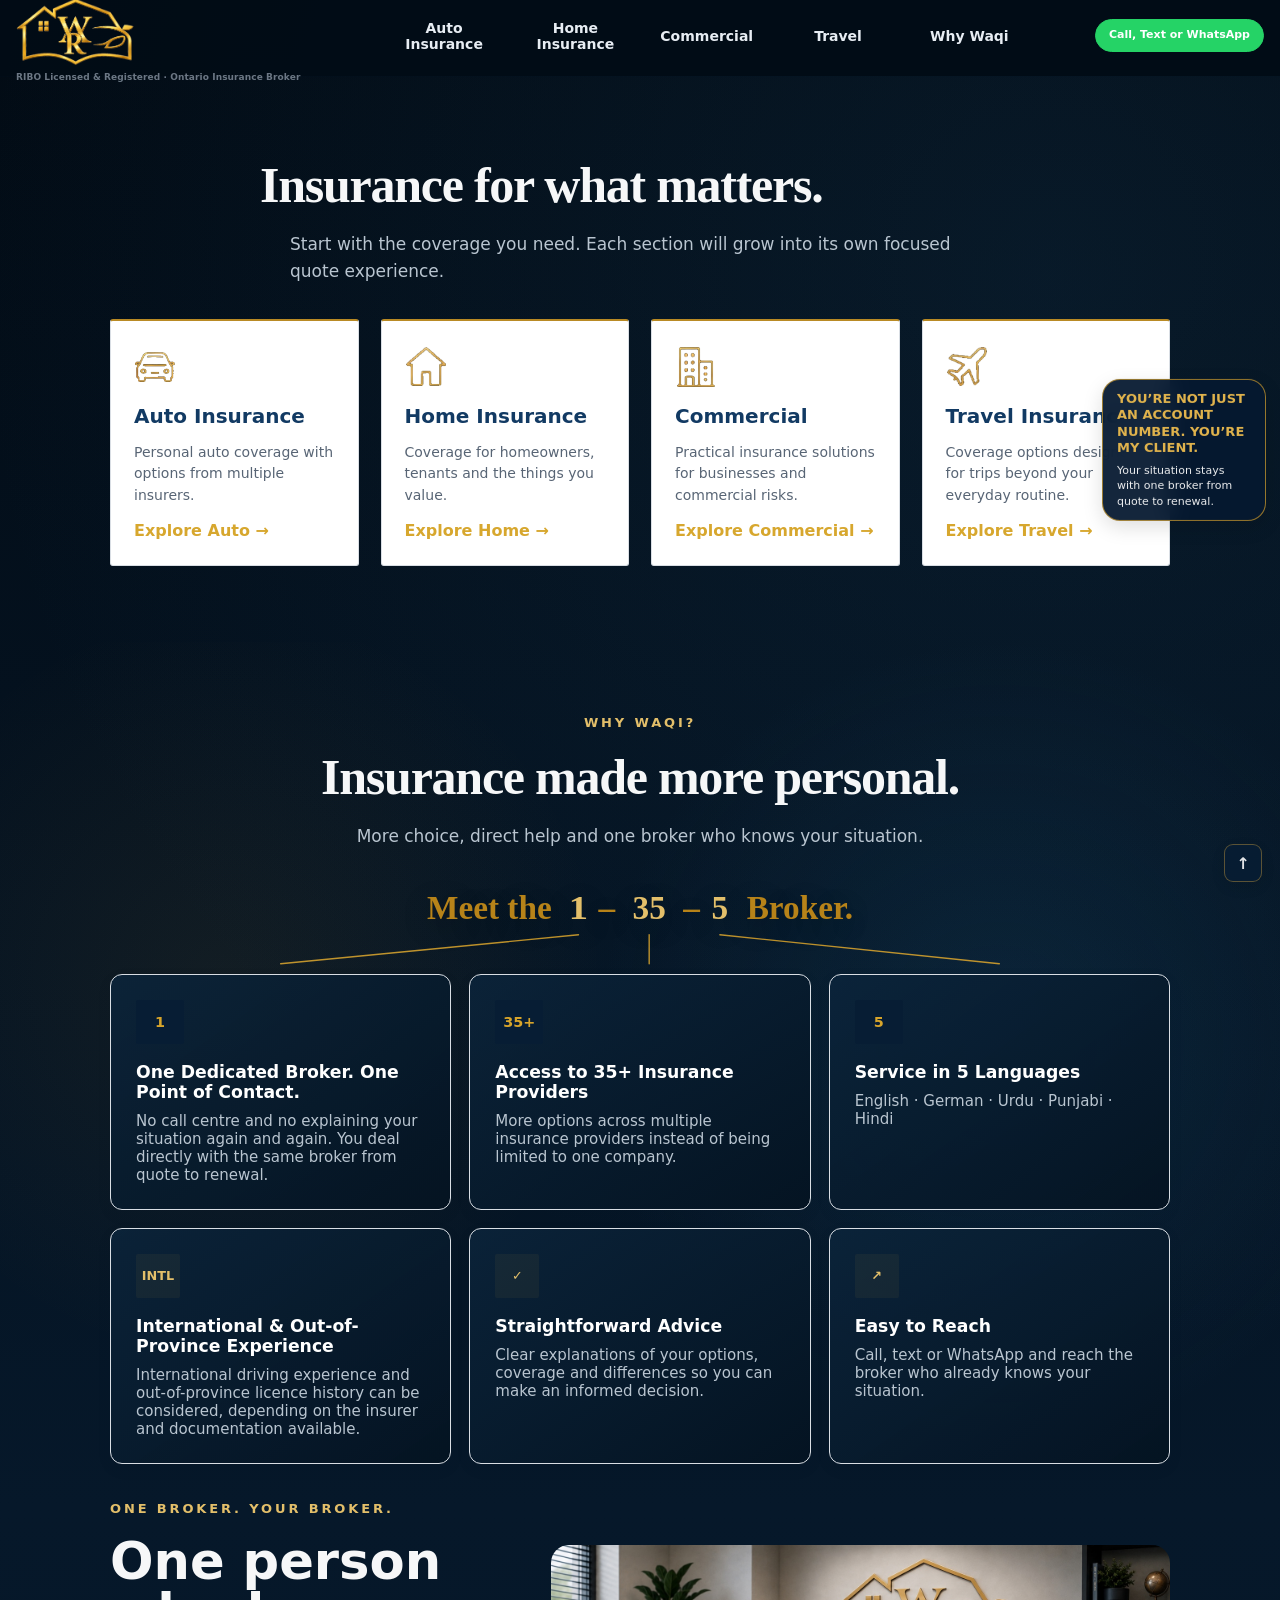
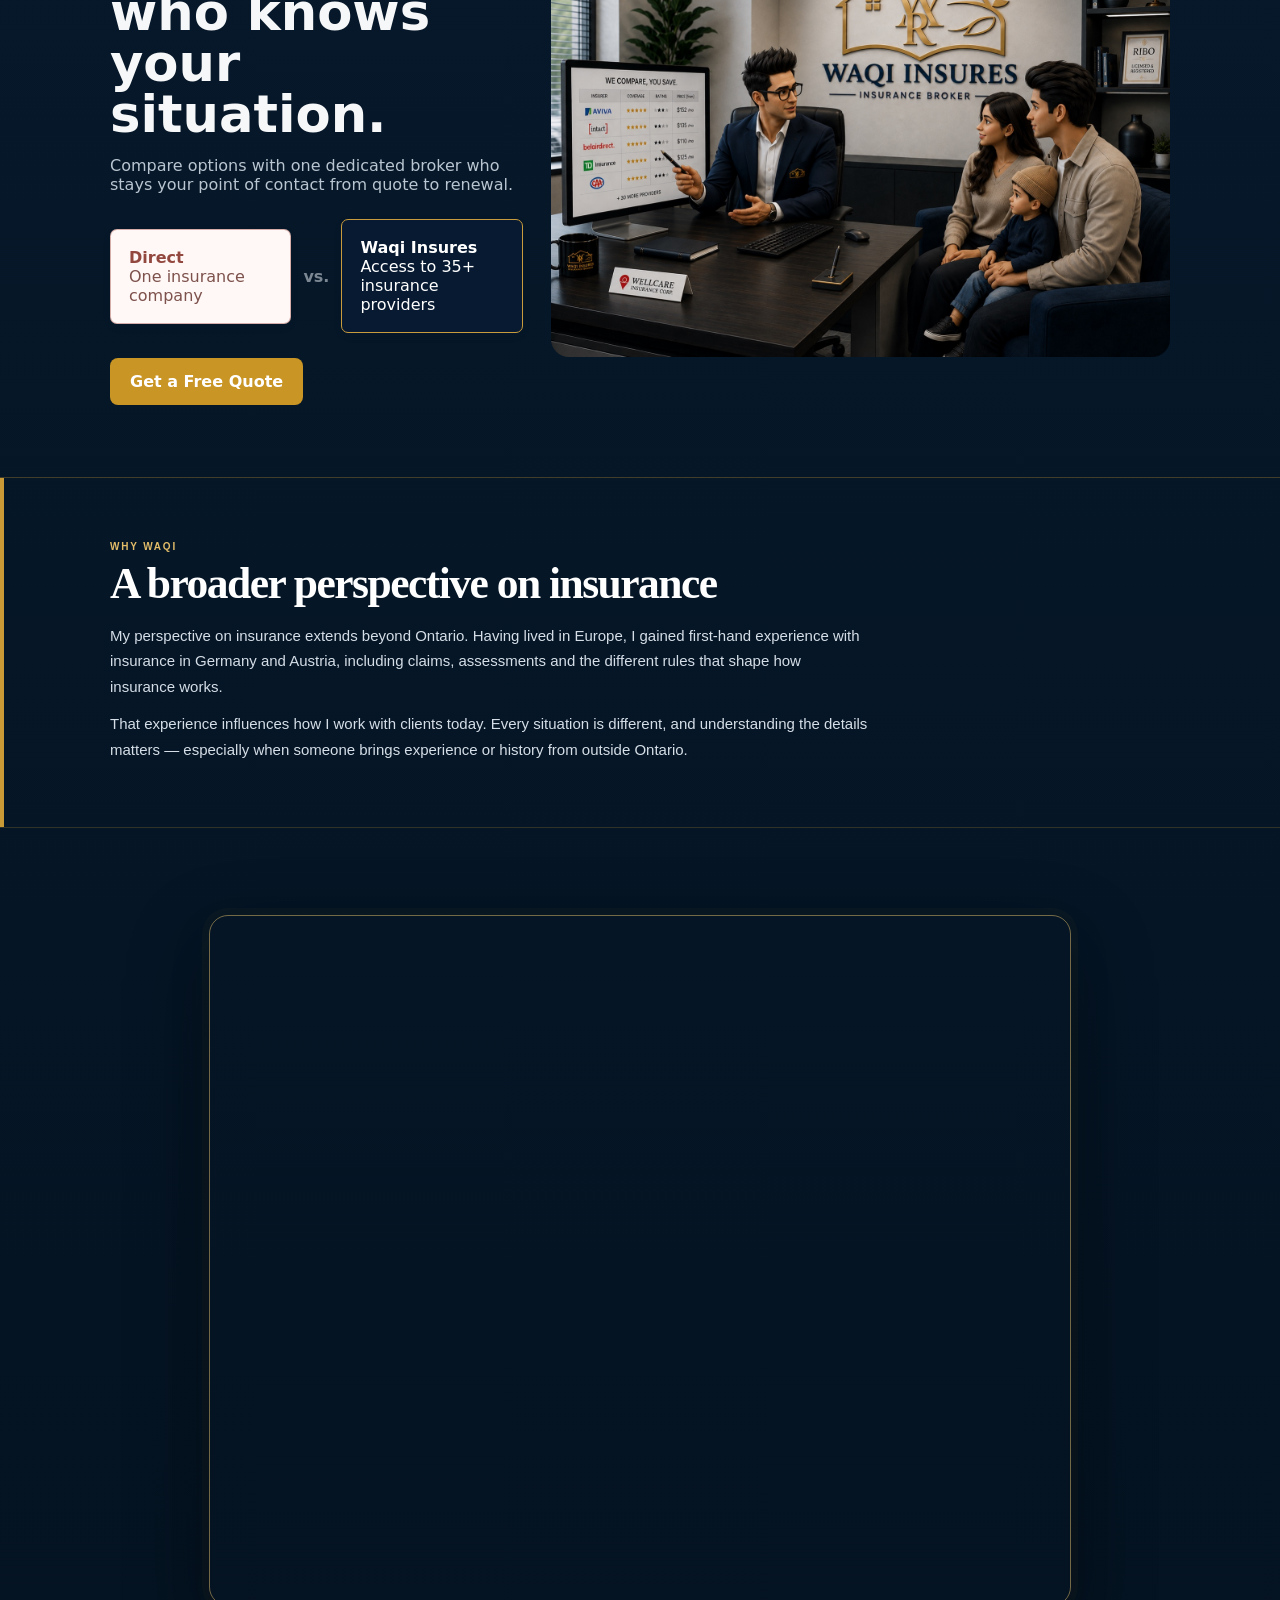
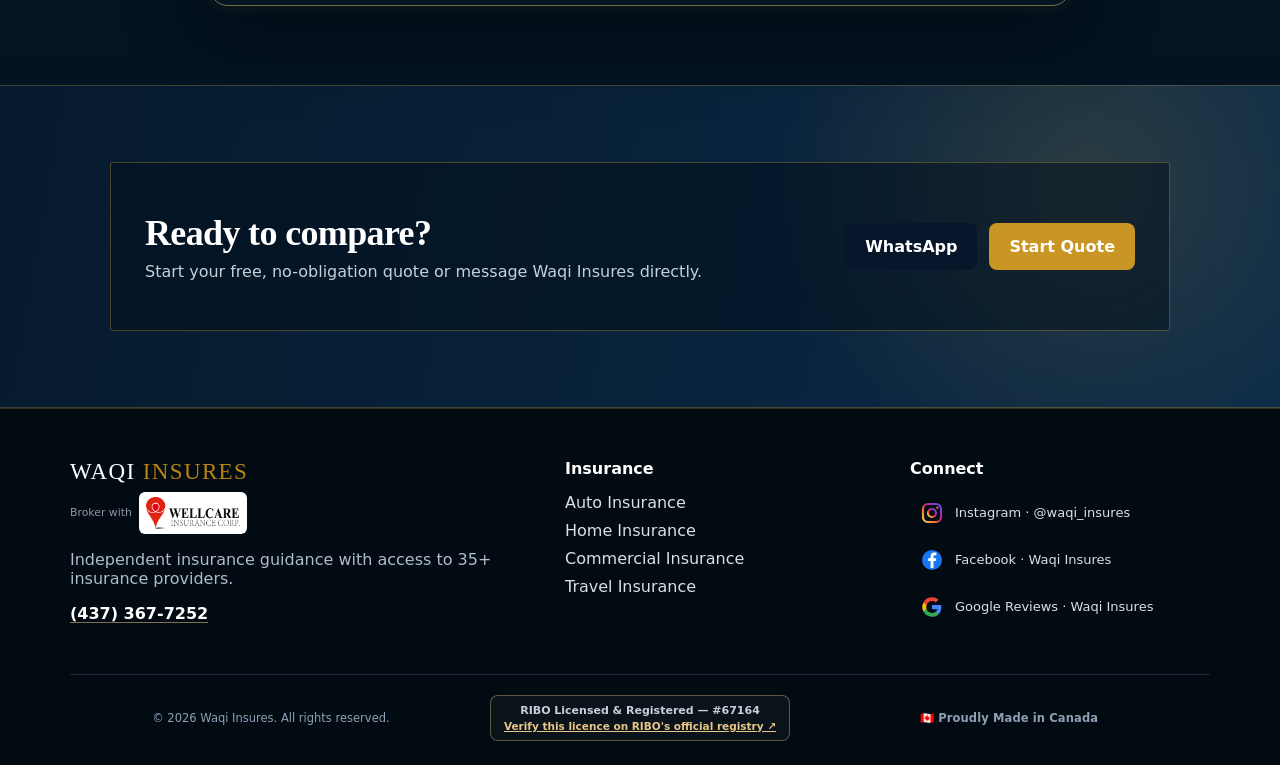
==== index.html @ f330f22b "Website" ====
<!DOCTYPE html>

<html lang="en"><head><meta charset="utf-8"/><meta content="width=device-width,initial-scale=1" name="viewport"/><title>Waqi Insures | Ontario Insurance Broker</title><meta content="Compare insurance options with Waqi Insures. Auto, home, commercial and travel insurance with access to 35+ insurance providers." name="description"/><link href="assets/css/style.css" rel="stylesheet"/><style>
.why-insurance-title-navy{
 color:#0D1A2F !important;
 opacity:1 !important;
 -webkit-text-fill-color:#0D1A2F !important;
}
</style><style>
.why-insurance-title-navy-v53,
.why-insurance-title-navy-v53 *{
 color:#0D1A2F !important;
 opacity:1 !important;
 -webkit-text-fill-color:#0D1A2F !important;
 text-shadow:none !important;
}
</style><style>
/* V54 verified Commercial Insurance title fix */
html body .why-insurance-title-navy-v53,
html body .why-insurance-title-navy-v53 *,
html body [data-insurance="commercial"] h1,
html body [data-insurance="commercial"] h2,
html body [data-insurance="commercial"] h3,
html body [data-insurance="commercial"] .title{
  color:#0D1A2F !important;
  -webkit-text-fill-color:#0D1A2F !important;
  opacity:1 !important;
  text-shadow:none !important;
}
</style><style>
/* V56 — ONLY the four top white insurance-box titles */
div.service > h3.top-insurance-title-navy {
  color:#0D1A2F !important;
  -webkit-text-fill-color:#0D1A2F !important;
  opacity:1 !important;
  text-shadow:none !important;
}
</style>
<link href="assets/favicon/apple-touch-icon.png" rel="apple-touch-icon" sizes="180x180"/>
<link rel="icon" type="image/png" sizes="512x512" href="assets/favicon.png">
<link rel="shortcut icon" href="favicon.ico">
</head><body id="top">
<header><div class="wrap nav">
<a class="brand" href="index.html"><img alt="Waqi Insures" class="brand-logo" src="assets/images/waqi-gold-symbol.png"/><span class="header-brand-credential">RIBO Licensed &amp; Registered · Ontario Insurance Broker</span></a>
<nav class="links"><a href="auto.html">Auto Insurance </a><a href="home.html">Home Insurance </a><a href="commercial.html">Commercial </a><a href="travel.html">Travel </a><a href="#why">Why Waqi</a></nav>
<div class="nav-actions"><button aria-controls="headerContactMenu" aria-haspopup="dialog" class="header-contact-trigger" type="button">Call, Text or WhatsApp</button></div><button aria-expanded="false" aria-label="Open navigation" class="mobile-menu-toggle" type="button"><span></span><span></span><span></span></button></div></header>
<main>
<section id="insurance"><div class="wrap"><div class="section-head"><h2>Insurance for what matters.</h2><p>Start with the coverage you need. Each section will grow into its own focused quote experience.</p></div><div class="services">
<a aria-label="Open Auto Insurance" class="service service-card-link" href="auto.html"><div class="icon reference-pixel-icon"><img alt="Auto" decoding="async" draggable="false" loading="lazy" src="assets/icons/auto.png"/></div><h3 class="top-insurance-title-navy">Auto Insurance</h3><p>Personal auto coverage with options from multiple insurers.</p><span class="service-explore">Explore Auto →</span></a>
<a aria-label="Open Home Insurance" class="service service-card-link" href="home.html"><div class="icon reference-pixel-icon"><img alt="Home" decoding="async" draggable="false" loading="lazy" src="assets/icons/home.png"/></div><h3 class="top-insurance-title-navy">Home Insurance</h3><p>Coverage for homeowners, tenants and the things you value.</p><span class="service-explore">Explore Home →</span></a>
<a aria-label="Open Commercial" class="service service-card-link" href="commercial.html"><div class="icon reference-pixel-icon"><img alt="Commercial" decoding="async" draggable="false" loading="lazy" src="assets/icons/commercial.png"/></div><h3 class="top-insurance-title-navy">Commercial</h3><p>Practical insurance solutions for businesses and commercial risks.</p><span class="service-explore">Explore Commercial →</span></a>
<a aria-label="Open Travel Insurance" class="service service-card-link" href="travel.html"><div class="icon reference-pixel-icon"><img alt="Travel" decoding="async" draggable="false" loading="lazy" src="assets/icons/travel.png"/></div><h3 class="top-insurance-title-navy">Travel Insurance</h3><p>Coverage options designed for trips beyond your everyday routine.</p><span class="service-explore">Explore Travel →</span></a>
</div></div></section>
<section class="section why-waqi" id="why">
<div class="container">
<div class="section-head">
<span class="eyebrow">WHY WAQI?</span>
<h2>Insurance made more personal.</h2>
<p>More choice, direct help and one broker who knows your situation.</p>
</div><div class="why-135">
<h3 class="why-135-title">
<span class="why-prefix">Meet the</span>
<span class="why-number-group">
<span class="num-anchor" data-target="one">1</span>
<span class="dash">–</span>
<span class="num-anchor" data-target="providers">35</span>
<span class="dash">–</span>
<span class="num-anchor" data-target="languages">5</span>
</span>
<span class="why-suffix">Broker.</span>
</h3>
</div><svg aria-hidden="true" class="why-connectors"></svg>
<div class="why-grid">
<article class="why-card why-card-linked" data-rail="one"><div class="why-number-badge">1</div><h3>One Dedicated Broker. One Point of Contact.</h3><p>No call centre and no explaining your situation again and again. You deal directly with the same broker from quote to renewal.</p></article>
<article class="why-card why-card-linked" data-rail="providers"><div class="why-number-badge">35+</div><h3>Access to 35+ Insurance Providers</h3><p>More options across multiple insurance providers instead of being limited to one company.</p></article>
<article class="why-card why-card-linked" data-rail="languages"><div class="why-number-badge">5</div><h3>Service in 5 Languages</h3><p>English · German · Urdu · Punjabi · Hindi</p></article>
<article class="why-card"><div class="why-icon">INTL</div><h3>International &amp; Out-of-Province Experience</h3><p>International driving experience and out-of-province licence history can be considered, depending on the insurer and documentation available.</p></article>
<article class="why-card"><div class="why-icon">✓</div><h3>Straightforward Advice</h3><p>Clear explanations of your options, coverage and differences so you can make an informed decision.</p></article>
<article class="why-card"><div class="why-icon">↗</div><h3>Easy to Reach</h3><p>Call, text or WhatsApp and reach the broker who already knows your situation.</p></article>
</div>
<div class="why-consultation-feature"><div class="consultation-copy"><span class="eyebrow">ONE BROKER. YOUR BROKER.</span><h2>One person who knows your situation.</h2><p>Compare options with one dedicated broker who stays your point of contact from quote to renewal.</p><div class="broker-compare"><div><strong>Direct</strong><span>One insurance company</span></div><b>vs.</b><div class="featured"><strong>Waqi Insures</strong><span>Access to 35+ insurance providers</span></div></div><a class="btn btn-gold" href="#quote">Get a Free Quote</a></div><figure><img alt="Personal insurance consultation with Waqi Insures" decoding="async" loading="lazy" src="assets/images/waqi-consultation-v85.jpeg"/></figure></div>
</div>
</section><section aria-labelledby="waqiPerspectiveTitle" class="waqi-perspective-section"><div class="wrap waqi-perspective-wrap"><div class="waqi-perspective-eyebrow">WHY WAQI</div><h2 id="waqiPerspectiveTitle">A broader perspective on insurance</h2><p>My perspective on insurance extends beyond Ontario. Having lived in Europe, I gained first-hand experience with insurance in Germany and Austria, including claims, assessments and the different rules that shape how insurance works.</p><p>That experience influences how I work with clients today. Every situation is different, and understanding the details matters — especially when someone brings experience or history from outside Ontario.</p></div></section><section class="partner-showcase-section"><div class="wrap"><figure class="why-partner-showcase why-partner-showcase-bottom"><img alt="Waqi Insures insurance provider partners" decoding="async" loading="lazy" src="assets/images/why-waqi-partners-v85.jpeg"/></figure></div></section>
<section class="quote" id="quote"><div class="wrap"><div class="quote-box"><div><h2>Ready to compare?</h2><p>Start your free, no-obligation quote or message Waqi Insures directly.</p></div><div class="hero-actions"><a class="btn btn-dark" href="https://wa.me/14373677252">WhatsApp</a><a class="btn btn-gold" href="auto-quote.html">Start Quote</a></div></div></div></section>
</main>
<footer><div class="wrap"><div class="foot">
<div><div class="brand-text footer-brand-original">WAQI <span>INSURES</span></div><div class="footer-brokerage"><span>Broker with</span><img alt="WellCare Insurance Corp." src="assets/images/wellcare-logo-transparent.png"/></div><p>Independent insurance guidance with access to 35+ insurance providers.</p><p class="footer-contact-compact"><button aria-controls="contactChoiceModal" aria-haspopup="dialog" class="footer-phone-action" type="button">(437) 367-7252</button></p></div>
<div><h4>Insurance</h4><a href="auto.html">Auto Insurance</a><a href="home.html">Home Insurance</a><a href="commercial.html">Commercial Insurance</a><a href="travel.html">Travel Insurance</a></div>
<div><h4>Connect</h4><a class="social-footer-link social-instagram" href="https://www.instagram.com/waqi_insures/" rel="noopener noreferrer" target="_blank"><span class="social-footer-icon"><svg aria-hidden="true" viewbox="0 0 24 24">
<defs>
<lineargradient id="igGradient" x1="0%" x2="100%" y1="100%" y2="0%">
<stop offset="0%" stop-color="#FEDA75"></stop>
<stop offset="28%" stop-color="#FA7E1E"></stop>
<stop offset="52%" stop-color="#D62976"></stop>
<stop offset="76%" stop-color="#962FBF"></stop>
<stop offset="100%" stop-color="#4F5BD5"></stop>
</lineargradient>
</defs>
<rect fill="none" height="18" rx="5" stroke="url(#igGradient)" stroke-width="2.2" width="18" x="3" y="3"></rect>
<circle cx="12" cy="12" fill="none" r="4" stroke="url(#igGradient)" stroke-width="2.2"></circle>
<circle cx="17.5" cy="6.5" fill="url(#igGradient)" r="1.3"></circle>
</svg></span><span class="social-footer-label">Instagram · @waqi_insures</span></a><a class="social-footer-link social-facebook" href="https://www.facebook.com/share/1Biza2uqSZ/?mibextid=wwXIfr" rel="noopener noreferrer" target="_blank"><span class="social-footer-icon"><svg aria-hidden="true" viewbox="0 0 24 24">
<circle cx="12" cy="12" fill="#1877F2" r="10"></circle>
<path d="M13.5 20v-7h2.35l.35-2.75H13.5V8.5c0-.8.22-1.35 1.4-1.35h1.5V4.7c-.26-.04-1.15-.11-2.18-.11-2.16 0-3.64 1.32-3.64 3.74v1.92H8.15V13h2.43v7h2.92z" fill="#FFFFFF"></path>
</svg></span><span class="social-footer-label">Facebook · Waqi Insures</span></a><span class="social-footer-link social-google"><span class="social-footer-icon"><svg aria-hidden="true" viewbox="0 0 24 24">
<path d="M21.35 12.24c0-.74-.07-1.45-.19-2.13H12v4.03h5.24a4.48 4.48 0 0 1-1.94 2.86v2.37h3.14c1.84-1.69 2.91-4.18 2.91-7.13z" fill="#4285F4"></path>
<path d="M12 21.75c2.62 0 4.82-.87 6.43-2.37l-3.14-2.37c-.87.58-1.98.92-3.29.92-2.53 0-4.67-1.71-5.44-4.01H3.32v2.45A9.72 9.72 0 0 0 12 21.75z" fill="#34A853"></path>
<path d="M6.56 13.92A5.85 5.85 0 0 1 6.25 12c0-.67.11-1.31.31-1.92V7.63H3.32A9.72 9.72 0 0 0 2.25 12c0 1.57.38 3.06 1.07 4.37l3.24-2.45z" fill="#FBBC05"></path>
<path d="M12 6.07c1.43 0 2.72.49 3.73 1.45l2.79-2.79A9.36 9.36 0 0 0 12 2.25a9.72 9.72 0 0 0-8.68 5.38l3.24 2.45C7.33 7.78 9.47 6.07 12 6.07z" fill="#EA4335"></path>
</svg></span><span class="social-footer-label">Google Reviews · Waqi Insures</span></span></div>
</div><div class="fine"><span>© 2026 Waqi Insures. All rights reserved.</span><span class="ribo-license-box footer-trust-anchor"><span class="ribo-license-text">RIBO Licensed &amp; Registered — #67164</span><a class="ribo-registry-link" href="https://www.ribo.com/consumer-information/licensee-directory-status/broker-search/" rel="noopener noreferrer" target="_blank">Verify this licence on RIBO's official registry ↗</a></span><span>🇨🇦 Proudly Made in Canada</span></div></div></footer>
<script src="assets/js/main.js"></script><aside aria-label="Personal broker promise" class="waqi-client-float"><strong>YOU’RE NOT JUST AN ACCOUNT NUMBER. YOU’RE MY CLIENT.</strong><span>Your situation stays with one broker from quote to renewal.</span></aside><div aria-hidden="true" class="contact-choice-modal" id="contactChoiceModal">
<div class="contact-choice-backdrop" data-contact-close=""></div>
<div aria-labelledby="contactChoiceTitle" aria-modal="true" class="contact-choice-card" role="dialog">
<button aria-label="Close" class="contact-choice-close" data-contact-close="" type="button">×</button>
<div class="contact-choice-kicker">CONTACT WAQI</div>
<h3 id="contactChoiceTitle">How would you like to connect?</h3>
<div class="contact-choice-actions">
<a class="contact-choice-btn whatsapp" href="https://wa.me/14373677252" rel="noopener noreferrer" target="_blank">
<span class="contact-choice-btn-icon">◉</span>
<span><strong>WhatsApp</strong><small>Message me</small></span>
</a>
<a class="contact-choice-btn call" href="tel:+14373677252">
<span class="contact-choice-btn-icon">☎</span>
<span><strong>Call</strong><small>(437) 367-7252</small></span>
</a>
</div>
</div>
</div><script>
(function(){
  const modal=document.getElementById('contactChoiceModal');
  if(!modal) return;
  const openers=document.querySelectorAll('.footer-phone-action');
  const close=()=>{modal.classList.remove('show');modal.setAttribute('aria-hidden','true');};
  const open=()=>{modal.classList.add('show');modal.setAttribute('aria-hidden','false');setTimeout(()=>modal.querySelector('.contact-choice-btn')?.focus(),0);};
  openers.forEach(btn=>btn.addEventListener('click',open));
  modal.querySelectorAll('[data-contact-close]').forEach(el=>el.addEventListener('click',close));
  document.addEventListener('keydown',e=>{if(e.key==='Escape'&&modal.classList.contains('show')) close();});
})();
</script><div aria-hidden="true" class="header-contact-menu" id="headerContactMenu">
<div class="header-contact-backdrop" data-header-contact-close=""></div>
<div aria-labelledby="headerContactTitle" aria-modal="true" class="header-contact-card" role="dialog">
<button aria-label="Close" class="header-contact-close" data-header-contact-close="" type="button">×</button>
<div class="header-contact-kicker">CONTACT WAQI</div>
<h3 id="headerContactTitle">How would you like to connect?</h3>
<div class="header-contact-options">
<a class="header-contact-option call" href="tel:+14373677252">
<span class="header-contact-icon">☎</span>
<span><strong>Call</strong><small>(437) 367-7252</small></span>
</a>
<a class="header-contact-option text" href="sms:+14373677252">
<span class="header-contact-icon">✉</span>
<span><strong>Text</strong><small>Send an SMS</small></span>
</a>
<a class="header-contact-option whatsapp" href="https://wa.me/14373677252" rel="noopener noreferrer" target="_blank">
<span class="header-contact-icon">◉</span>
<span><strong>WhatsApp</strong><small>Message me</small></span>
</a>
</div>
</div>
</div><script>
(function(){
  const modal=document.getElementById('headerContactMenu');
  if(!modal) return;
  const open=()=>{
    modal.classList.add('show');
    modal.setAttribute('aria-hidden','false');
    document.body.classList.add('header-contact-open');
  };
  const close=()=>{
    modal.classList.remove('show');
    modal.setAttribute('aria-hidden','true');
    document.body.classList.remove('header-contact-open');
  };
  document.addEventListener('click',function(e){
    const trigger=e.target.closest('.header-contact-trigger');
    if(trigger){ e.preventDefault(); e.stopPropagation(); open(); return; }
    if(e.target.closest('[data-header-contact-close]')){ e.preventDefault(); close(); }
  }, true);
  document.addEventListener('keydown',e=>{if(e.key==='Escape'&&modal.classList.contains('show'))close();});
})();
</script><script id="waqi-image-protection">
(function(){
  const isProtectedImage = el => el && (el.tagName === 'IMG' || el.closest?.('picture, .comic-section, .why-partner-showcase, .waqi-fullbleed-hero'));
  document.addEventListener('contextmenu', function(e){
    if(isProtectedImage(e.target)){ e.preventDefault(); }
  }, {capture:true});
  document.addEventListener('dragstart', function(e){
    if(isProtectedImage(e.target)){ e.preventDefault(); }
  }, {capture:true});
})();
</script>
<script id="waqi-mobile-float-footer-guard">
(function(){
  const mq=window.matchMedia('(max-width:600px)');
  const card=document.querySelector('.waqi-client-float');
  const footer=document.querySelector('footer');
  if(!card||!footer) return;
  function update(){
    if(!mq.matches){
      card.classList.remove('mobile-near-footer');
      return;
    }
    const r=footer.getBoundingClientRect();
    /* Move card to top once footer enters the lower ~38% of viewport. */
    const near=r.top < window.innerHeight*0.72;
    card.classList.toggle('mobile-near-footer',near);
  }
  update();
  window.addEventListener('scroll',update,{passive:true});
  window.addEventListener('resize',update,{passive:true});
  if(mq.addEventListener) mq.addEventListener('change',update);
})();
</script>
<script id="waqi-mobile-nav-script">
(function(){
  const header=document.querySelector('header');
  const btn=document.querySelector('.mobile-menu-toggle');
  if(!header||!btn) return;
  btn.addEventListener('click',function(){
    const open=header.classList.toggle('mobile-nav-open');
    btn.setAttribute('aria-expanded',open?'true':'false');
    btn.setAttribute('aria-label',open?'Close navigation':'Open navigation');
  });
  header.querySelectorAll('.links a').forEach(a=>a.addEventListener('click',()=>{
    header.classList.remove('mobile-nav-open');
    btn.setAttribute('aria-expanded','false');
  }));
})();
</script>
<a aria-label="Back to top" class="waqi-back-top" href="#top">↑</a>
<style>
.waqi-back-top{position:fixed;right:18px;bottom:18px;z-index:9000;width:38px;height:38px;
display:flex;align-items:center;justify-content:center;border:1px solid rgba(200,155,60,.5);
border-radius:9px;background:#071D34;color:#fff;text-decoration:none;font-weight:700;
box-shadow:0 5px 16px rgba(0,0,0,.12);opacity:.88}
.waqi-back-top:hover{opacity:1}
@media(max-width:600px){.waqi-back-top{right:12px;bottom:12px;width:34px;height:34px;border-radius:8px}}
</style>
</body></html>
---- assets/css/style.css ----
:root{
  --navy:#061427;--navy2:#0b1d35;--gold:#d7a72e;--gold2:#f0c45a;
  --white:#fff;--ink:#10233e;--muted:#66758a;--line:#dfe5ec;--soft:#f6f8fb;
}
*{box-sizing:border-box}html{scroll-behavior:smooth}body{margin:0;font-family:Inter,ui-sans-serif,system-ui,-apple-system,BlinkMacSystemFont,"Segoe UI",sans-serif;color:var(--ink);background:#fff}
a{text-decoration:none;color:inherit}.wrap{width:min(1180px,92%);margin:auto}
.topbar{background:#04101f;color:#dce6f2;font-size:13px}.topbar .wrap{display:flex;justify-content:space-between;gap:18px;padding:9px 0}.topbar strong{color:var(--gold2)}
header{position:sticky;top:0;z-index:20;background:rgba(255,255,255,.96);backdrop-filter:blur(12px);border-bottom:1px solid #e8edf3}
.nav{height:76px;display:flex;align-items:center;justify-content:space-between;gap:24px}.brand{display:flex;align-items:center}.brand-logo{display:block;width:118px;height:72px;object-fit:contain;object-position:left center}
.brand-text{font-family:Georgia,serif;font-size:23px;letter-spacing:.06em;color:#07162b}.brand-text span{color:#b88412}
.links{display:flex;align-items:center;gap:24px;font-weight:650;font-size:14px}.links a:hover{color:#b88412}.nav-actions{display:flex;gap:10px}
.btn{display:inline-flex;align-items:center;justify-content:center;border-radius:10px;padding:13px 19px;font-weight:800;border:1px solid transparent;transition:.2s;cursor:pointer}
.btn-gold{background:linear-gradient(135deg,var(--gold2),#c89219);color:#07162b}.btn-gold:hover{transform:translateY(-1px)}
.btn-outline{border-color:#c7d0dc;background:white;color:#0a1c33}.btn-dark{background:#07162b;color:white}
.hero{background:radial-gradient(circle at 78% 25%,rgba(215,167,46,.25),transparent 25%),linear-gradient(120deg,#03101f 0%,#081a31 56%,#102b4a 100%);color:white;overflow:hidden}
.hero-grid{min-height:620px;display:grid;grid-template-columns:1.08fr .92fr;align-items:center;gap:54px;padding:70px 0}
.eyebrow{color:var(--gold2);text-transform:uppercase;letter-spacing:.14em;font-weight:900;font-size:13px}
h1{font-family:Georgia,serif;font-size:clamp(46px,6vw,78px);line-height:.98;margin:14px 0 20px;letter-spacing:-.035em}.gold{color:var(--gold2)}
.hero p{font-size:19px;line-height:1.65;color:#d8e1ec;max-width:650px}.hero-actions{display:flex;gap:12px;flex-wrap:wrap;margin:28px 0}
.trustline{display:flex;gap:22px;flex-wrap:wrap;color:#c9d5e3;font-size:13px}.trustline b{color:white}
.hero-card{position:relative;background:linear-gradient(160deg,rgba(255,255,255,.12),rgba(255,255,255,.035));border:1px solid rgba(240,196,90,.42);border-radius:26px;padding:28px;box-shadow:0 30px 80px rgba(0,0,0,.35)}
.hero-card img{width:100%;display:block;border-radius:18px}.hero-card .note{margin-top:18px;display:grid;grid-template-columns:repeat(3,1fr);gap:10px}.mini{padding:14px 8px;text-align:center;border:1px solid rgba(255,255,255,.12);border-radius:13px;background:rgba(2,12,25,.45);font-size:12px}.mini strong{display:block;color:var(--gold2);font-size:19px;margin-bottom:3px}
section{padding:86px 0}.section-head{max-width:760px;margin-bottom:34px}.section-head h2{font-family:Georgia,serif;font-size:clamp(34px,4vw,50px);margin:8px 0 12px;color:#07162b}.section-head p{color:var(--muted);font-size:17px;line-height:1.65}
.services{display:grid;grid-template-columns:repeat(4,1fr);gap:16px}.service{border:1px solid var(--line);border-radius:18px;padding:26px;background:white;box-shadow:0 10px 35px rgba(17,38,67,.06);transition:.2s}.service:hover{transform:translateY(-4px);border-color:#d5b054}.icon{width:48px;height:48px;border-radius:13px;background:#07162b;color:var(--gold2);display:grid;place-items:center;font-size:23px;margin-bottom:22px}.service h3{font-size:20px;margin:0 0 9px}.service p{color:var(--muted);line-height:1.55;font-size:14px}.service a{font-weight:800;color:#9a6c08;font-size:14px}
.band{background:var(--soft)}.stats{display:grid;grid-template-columns:repeat(3,1fr);gap:18px}.stat{background:white;border:1px solid var(--line);border-radius:18px;padding:28px}.stat strong{font-family:Georgia,serif;font-size:38px;color:#b88412}.stat p{margin:8px 0 0;color:var(--muted)}
.split{display:grid;grid-template-columns:1fr 1fr;gap:70px;align-items:center}.panel{background:#07162b;color:white;border-radius:24px;padding:38px}.panel h3{font-family:Georgia,serif;font-size:34px;margin:0 0 14px}.panel p{color:#d0dae7;line-height:1.65}.checks{display:grid;gap:13px;margin-top:22px}.check{display:flex;gap:12px;align-items:flex-start}.check i{font-style:normal;color:var(--gold2);font-weight:900}
.quote{background:linear-gradient(135deg,#f7f1e1,#fff)}.quote-box{display:flex;align-items:center;justify-content:space-between;gap:30px;border:1px solid #ead9a9;border-radius:24px;padding:36px;background:white}.quote-box h2{font-family:Georgia,serif;font-size:36px;margin:0 0 8px}.quote-box p{margin:0;color:var(--muted)}
footer{background:#03101f;color:#cbd6e3;padding:58px 0 24px}.foot{display:grid;grid-template-columns:1.5fr 1fr 1fr;gap:45px}.foot h4{color:white;margin:0 0 15px}.foot a{display:block;margin:9px 0;color:#cbd6e3}.foot .brand-text{color:white}.fine{border-top:1px solid #1b2a3d;margin-top:35px;padding-top:20px;font-size:12px;color:#8fa0b5;display:flex;justify-content:space-between;gap:20px;flex-wrap:wrap}
.pagehero{background:linear-gradient(125deg,#061427,#123252);color:white;padding:85px 0}.pagehero h1{font-size:58px}.content{max-width:850px}.content h2{font-family:Georgia,serif;font-size:36px}.content p,.content li{line-height:1.7;color:#53647a}
@media(max-width:900px){.links{display:none}.hero-grid,.split{grid-template-columns:1fr}.hero-grid{padding:55px 0}.hero-card{max-width:620px}.services{grid-template-columns:1fr 1fr}.stats{grid-template-columns:1fr}.foot{grid-template-columns:1fr 1fr}}
@media(max-width:600px){.topbar .wrap{justify-content:center;text-align:center}.topbar .wrap span:last-child{display:none}.nav{height:68px}.brand-text{font-size:18px}.brand-logo{width:96px;height:58px}.nav-actions .btn-outline{display:none}.hero-grid{min-height:auto;gap:30px}.hero-card{padding:14px}.hero-card .note{grid-template-columns:1fr}.services{grid-template-columns:1fr}.quote-box{align-items:flex-start;flex-direction:column}.foot{grid-template-columns:1fr}section{padding:65px 0}}

/* Content cleanup: calmer, GetRates-inspired information rhythm */
.section{padding-top:72px;padding-bottom:72px}
.section-head{max-width:760px;margin-left:auto;margin-right:auto}
.section-head p{max-width:680px;margin-left:auto;margin-right:auto}
.card p,.feature p{line-height:1.65}
@media(max-width:768px){.section{padding-top:52px;padding-bottom:52px}}

/* Why Waqi */
.why-waqi{background:#f7f8fa}
.why-waqi .section-head{text-align:center;margin-bottom:38px}
.why-waqi .eyebrow{display:inline-block;font-size:.78rem;font-weight:800;letter-spacing:.14em;color:#b78319;margin-bottom:10px}
.why-grid{display:grid;grid-template-columns:repeat(3,1fr);gap:18px}
.why-card{background:#fff;border:1px solid rgba(7,29,52,.09);border-radius:16px;padding:26px;box-shadow:0 8px 24px rgba(7,29,52,.05)}
.why-icon{width:44px;height:44px;border-radius:12px;background:#071d34;color:#d8a52b;display:flex;align-items:center;justify-content:center;font-weight:800;font-size:.8rem;margin-bottom:18px}
.why-card h3{margin:0 0 10px;font-size:1.08rem;color:#071d34}
.why-card p{margin:0;color:#596575;font-size:.94rem}
.why-statement{margin-top:24px;background:#071d34;color:#fff;border-radius:16px;padding:24px 28px;display:flex;align-items:center;justify-content:space-between;gap:24px}
.why-statement strong{font-size:1.15rem}
.why-statement span{color:#d7dee7;text-align:right}
@media(max-width:900px){.why-grid{grid-template-columns:repeat(2,1fr)}}
@media(max-width:600px){.why-grid{grid-template-columns:1fr}.why-card{padding:22px}.why-statement{display:block}.why-statement span{display:block;text-align:left;margin-top:8px}}

/* Smooth navigation/page transitions */
html{scroll-behavior:smooth}
body{
  opacity:1;
  transform:translateY(0);
  transition:opacity .24s ease, transform .24s ease;
}
body.page-leaving{
  opacity:0;
  transform:translateY(5px);
}
body.page-entering{
  opacity:0;
  transform:translateY(5px);
}
header, main, footer{
  transition:opacity .22s ease, transform .22s ease;
}
@media (prefers-reduced-motion: reduce){
  html{scroll-behavior:auto}
  body,header,main,footer{transition:none!important;transform:none!important}
}

/* Footer Canada signature */
.fine span:last-child{margin-left:auto;text-align:right;font-weight:700;letter-spacing:.01em}
@media(max-width:600px){.fine span:last-child{margin-left:0;text-align:left}}

/* Homepage refinement */
#insurance{padding-top:72px}
#insurance .section-head{margin-bottom:34px}

.why-numbers{
  display:grid;
  grid-template-columns:repeat(3,minmax(0,1fr));
  gap:14px;
  max-width:650px;
  margin:30px auto 38px;
}
.why-numbers>div{
  background:#071d34;
  border-radius:16px;
  padding:18px 16px;
  text-align:center;
  box-shadow:0 8px 24px rgba(7,29,52,.08);
}
.why-numbers strong{
  display:block;
  color:#d8a52b;
  font-family:Georgia,serif;
  font-size:2rem;
  line-height:1;
}
.why-numbers span{
  display:block;
  margin-top:6px;
  color:#fff;
  font-size:.78rem;
  font-weight:800;
  letter-spacing:.08em;
  text-transform:uppercase;
}
.why-statement-sticky{
  position:sticky;
  bottom:14px;
  z-index:8;
  box-shadow:0 14px 34px rgba(4,16,31,.18);
}
@media(max-width:600px){
  .why-numbers{gap:8px;margin:24px auto 30px}
  .why-numbers>div{padding:14px 8px}
  .why-numbers strong{font-size:1.55rem}
  .why-numbers span{font-size:.66rem}
  .why-statement-sticky{bottom:8px}
}

/* 1–35–5 brand punchline */
.why-135{text-align:center;margin:30px auto 40px;max-width:720px}
.why-135 h3{margin:0;color:#071d34;font-size:clamp(1.45rem,2.6vw,2.15rem);font-family:Georgia,serif}
.why-135 h3 span{color:#b78319;white-space:nowrap}
.why-135 p{margin:10px 0 0;color:#596575;font-size:1rem}
.why-135 p strong{color:#071d34}

/* Refined insurance category icons */
.insurance-line-icon{background:transparent!important;border:0!important;box-shadow:none!important}
.insurance-line-icon svg{width:48px;height:48px;display:block;fill:none;stroke:#b78319;stroke-width:1.7;stroke-linecap:round;stroke-linejoin:round}

/* Refined category icon proportions */
.insurance-line-icon svg{
  width:52px;
  height:52px;
  stroke:#b78319;
  stroke-width:1.8;
  fill:none;
  stroke-linecap:round;
  stroke-linejoin:round;
}


/* Final clean 1–35–5 treatment */
#why .container{position:relative}

.why-135{
  position:relative;
  max-width:760px;
  margin:28px auto 46px;
  z-index:3;
}
.why-135-title{
  margin:0;
  text-align:center;
  color:#071d34;
  font-family:Georgia,serif;
  font-size:clamp(1.45rem,2.6vw,2.15rem);
  line-height:1.2;
}
.why-135-title .num-anchor,
.why-135-title .dash{
  color:#b78319;
}
.why-135-title .num-anchor{
  font-weight:700;
  position:relative;
  z-index:4;
}

.why-connectors{
  position:absolute;
  left:0;
  top:0;
  width:100%;
  overflow:visible;
  pointer-events:none;
  z-index:1;
}
.why-connectors line{
  stroke:#c99a2e;
  stroke-width:1.2;
  stroke-linecap:round;
  vector-effect:non-scaling-stroke;
  opacity:.95;
}

.why-grid{position:relative;z-index:2}
.why-card-linked{position:relative;padding-top:26px}
.why-card-linked::before{display:none!important}

.why-number-badge{
  width:48px;
  height:44px;
  padding:0 8px;
  border-radius:12px;
  background:#071d34;
  color:#d8a52b;
  display:flex;
  align-items:center;
  justify-content:center;
  font-weight:800;
  font-size:.9rem;
  margin-bottom:18px;
  box-shadow:0 7px 18px rgba(7,29,52,.08);
}

@media(max-width:900px){
  .why-connectors{display:none}
  .why-135{margin-bottom:28px}
}

/* Balanced centered 1–35–5 headline */
.why-135{
  max-width:900px;
  margin-left:auto;
  margin-right:auto;
}
.why-135-title{
  display:flex;
  align-items:baseline;
  justify-content:center;
  gap:.28em;
  width:100%;
  text-align:center;
}
.why-number-group{
  display:inline-grid;
  grid-template-columns:1.05em .65em 1.9em .65em 1.05em;
  align-items:baseline;
  justify-items:center;
  color:#b78319;
}
.why-number-group .num-anchor,
.why-number-group .dash{
  color:#b78319;
}
.why-connectors line{
  stroke-width:1.4;
}

/* ONLY the four insurance category icons */
.waqi-gold-reference-icon{
  background:transparent!important;
  border:0!important;
  box-shadow:none!important;
}
.waqi-gold-reference-icon svg{
  width:58px!important;
  height:58px!important;
  display:block;
  fill:none!important;
  stroke:#c99528!important;
  stroke-width:2.8!important;
  stroke-linecap:round!important;
  stroke-linejoin:round!important;
}

/* Four category emojis only */
.insurance-emoji{
  background:transparent!important;
  border:0!important;
  box-shadow:none!important;
  width:auto!important;
  height:auto!important;
  min-width:0!important;
  display:block!important;
  font-size:3rem!important;
  line-height:1!important;
  margin-bottom:18px!important;
}

/* Exact pixel-extracted gold icons from user's supplied reference */
.reference-pixel-icon{
  background:transparent!important;
  border:0!important;
  box-shadow:none!important;
  width:76px!important;
  height:68px!important;
  display:flex!important;
  align-items:center!important;
  justify-content:center!important;
  margin-bottom:14px!important;
}
.reference-pixel-icon img{
  display:block!important;
  max-width:74px!important;
  max-height:64px!important;
  width:auto!important;
  height:auto!important;
  object-fit:contain!important;
}

/* Smaller, crisper rendering of supplied reference icons */
.reference-pixel-icon{
  width:58px!important;
  height:54px!important;
  margin-bottom:14px!important;
}
.reference-pixel-icon img{
  max-width:54px!important;
  max-height:50px!important;
  image-rendering:auto!important;
}

/* FINAL icon size override — intentionally much smaller and cleaner */
#insurance .service .reference-pixel-icon{
  width:42px!important;
  height:42px!important;
  min-width:42px!important;
  min-height:42px!important;
  margin:0 0 16px 0!important;
  padding:0!important;
  background:transparent!important;
  border:0!important;
  box-shadow:none!important;
  display:flex!important;
  align-items:center!important;
  justify-content:center!important;
}
#insurance .service .reference-pixel-icon img{
  width:auto!important;
  height:auto!important;
  max-width:40px!important;
  max-height:40px!important;
  object-fit:contain!important;
  transform:none!important;
  filter:contrast(1.08) saturate(.95)!important;
}
/* AUTO PAGE — GetRates-inspired information architecture + Waqi flyer visual language */
.auto-hero{background:linear-gradient(120deg,#06192c 0%,#081d34 58%,#0b2038 100%);color:#fff;padding:64px 0;overflow:hidden}.auto-hero-grid{display:grid;grid-template-columns:1.08fr .72fr;gap:64px;align-items:center}.auto-hero-copy h1{font-family:Georgia,serif;font-size:clamp(2.8rem,5vw,5.2rem);line-height:.98;margin:12px 0 22px;letter-spacing:-.035em}.auto-hero-copy h1 span{color:#d1a13a}.auto-hero-copy>p{font-size:1.08rem;line-height:1.7;color:#d7e0ea;max-width:650px}.auto-checks{display:flex;flex-wrap:wrap;gap:10px 22px;margin:24px 0 28px;color:#f4f6f8;font-weight:650}.auto-checks span::first-letter{color:#d1a13a}.auto-whatsapp{border-color:rgba(255,255,255,.35)!important;color:#fff!important}.auto-flyer-wrap{position:relative;max-width:430px;margin-left:auto}.auto-flyer-wrap:before{content:"";position:absolute;inset:8% -8% -8% 8%;border:1px solid rgba(209,161,58,.35);border-radius:24px}.auto-flyer-wrap img{position:relative;width:100%;display:block;border-radius:20px;box-shadow:0 30px 70px rgba(0,0,0,.32)}
.auto-intro,.auto-coverage,.auto-rate,.auto-faq{padding:82px 0}.auto-section-head{text-align:center;max-width:780px;margin:0 auto 42px}.auto-section-head.left{text-align:left;margin-left:0}.auto-section-head h2,.auto-rate h2,.auto-callout h2{font-family:Georgia,serif;color:#071d34;font-size:clamp(2rem,3.5vw,3.2rem);line-height:1.08;margin:10px 0 14px}.auto-section-head p,.auto-rate p{color:#607086;line-height:1.7}.auto-benefit-grid{display:grid;grid-template-columns:repeat(3,1fr);gap:18px}.auto-benefit-grid article{background:#fff;border:1px solid #e4e8ed;border-radius:18px;padding:28px;box-shadow:0 10px 30px rgba(7,29,52,.045)}.auto-benefit-grid b{font-family:Georgia,serif;font-size:2.2rem;color:#c28e25}.auto-benefit-grid h3{color:#071d34;margin:8px 0}.auto-benefit-grid p{color:#667487;margin:0;line-height:1.55}
.auto-coverage{background:#f4f6f8}.coverage-grid{display:grid;grid-template-columns:repeat(3,1fr);gap:18px}.coverage-grid article{background:#fff;border:1px solid #e1e6eb;border-radius:18px;padding:26px;min-height:210px}.coverage-grid span{display:inline-flex;width:38px;height:38px;border-radius:10px;background:#071d34;color:#d5a331;align-items:center;justify-content:center;font-weight:800;font-size:.8rem}.coverage-grid h3{color:#071d34;margin:18px 0 9px}.coverage-grid p{color:#647286;line-height:1.58;margin:0}
.auto-rate-grid{display:grid;grid-template-columns:.8fr 1.2fr;gap:70px;align-items:start}.rate-list{display:grid;grid-template-columns:1fr 1fr;border-top:1px solid #dfe4e9}.rate-list div{padding:22px 18px 22px 0;border-bottom:1px solid #dfe4e9}.rate-list b{display:block;color:#071d34;margin-bottom:6px}.rate-list span{color:#68768a;line-height:1.45;font-size:.94rem}
.auto-callout{padding:18px 0 82px}.auto-callout-box{background:#071d34;border-radius:24px;padding:44px 48px;color:#fff;display:grid;grid-template-columns:1fr auto;gap:50px;align-items:center}.auto-callout .eyebrow{color:#d1a13a}.auto-callout h2{color:#fff;margin-bottom:12px}.auto-callout p{color:#cfd9e4;margin:0;line-height:1.6}.auto-callout-actions{display:flex;flex-direction:column;align-items:center;gap:14px}.auto-callout-actions>a:last-child{color:#fff;text-decoration:none;font-size:.9rem}.faq-grid{max-width:900px;margin:auto;display:grid;gap:12px}.faq-grid details{background:#fff;border:1px solid #e0e5ea;border-radius:14px;padding:18px 22px}.faq-grid summary{cursor:pointer;font-weight:750;color:#071d34}.faq-grid p{color:#657386;line-height:1.6;margin:14px 0 2px}
@media(max-width:900px){.auto-hero-grid,.auto-rate-grid,.auto-callout-box{grid-template-columns:1fr}.auto-flyer-wrap{margin:10px auto 0;max-width:360px}.auto-benefit-grid,.coverage-grid{grid-template-columns:1fr 1fr}.auto-callout-actions{align-items:flex-start}.auto-hero{padding:46px 0}.auto-intro,.auto-coverage,.auto-rate,.auto-faq{padding:58px 0}}@media(max-width:620px){.auto-benefit-grid,.coverage-grid,.rate-list{grid-template-columns:1fr}.auto-hero-copy h1{font-size:2.7rem}.auto-flyer-wrap{max-width:300px}.auto-callout-box{padding:30px 24px}}

/* Auto page cleanup: no numbered coverage badges / no redundant benefit strip */
.auto-coverage .coverage-grid article{padding-top:28px}
.auto-intro .auto-section-head{margin-bottom:0}

/* Partner showcase image added to Why Waqi only */
.why-partner-showcase{margin:34px 0 26px;padding:0}
.why-partner-showcase img{
  display:block;width:100%;height:auto;border-radius:18px;
  box-shadow:0 18px 42px rgba(7,29,52,.14)
}
@media(max-width:700px){
  .why-partner-showcase{margin:26px 0 22px}
  .why-partner-showcase img{border-radius:14px}
}

/* 2026 content refresh: additive layouts only */
.refresh-shell{max-width:1180px;margin:0 auto;padding:72px 24px}
.refresh-kicker{font-size:12px;letter-spacing:.14em;text-transform:uppercase;font-weight:800;color:#c99a36;margin-bottom:10px}
.refresh-title{font-size:clamp(32px,4vw,54px);line-height:1.02;margin:0 0 14px;color:#071d34}
.refresh-lead{max-width:760px;color:#58697d;font-size:17px;line-height:1.65;margin:0 0 30px}
.refresh-grid{display:grid;grid-template-columns:repeat(3,1fr);gap:16px}
.refresh-card{background:#fff;border:1px solid #e4e9ee;border-radius:18px;padding:24px;box-shadow:0 10px 28px rgba(7,29,52,.06)}
.refresh-card h3{margin:0 0 8px;color:#071d34;font-size:19px}.refresh-card p{margin:0;color:#5a6979;line-height:1.55}
.refresh-dark{background:#071d34;color:white}.refresh-dark .refresh-title,.refresh-dark .refresh-card h3{color:white}.refresh-dark .refresh-lead,.refresh-dark .refresh-card p{color:#c8d2dd}
.refresh-dark .refresh-card{background:#0d2945;border-color:#173b5d;box-shadow:none}
.refresh-pills{display:flex;flex-wrap:wrap;gap:10px;margin-top:22px}.refresh-pill{padding:10px 14px;border-radius:999px;background:#f3f6f8;border:1px solid #dfe6ec;color:#071d34;font-weight:700;font-size:14px}
.refresh-dark .refresh-pill{background:#102f4e;border-color:#204767;color:#fff}
.refresh-note{margin-top:22px;padding:18px 20px;border-left:3px solid #c99a36;background:#f7f8fa;border-radius:0 12px 12px 0;color:#405266;line-height:1.55}
.refresh-dark .refresh-note{background:#102f4e;color:#d5dee7}
.signature-car{position:relative;overflow:hidden;border-radius:22px;background:linear-gradient(135deg,#071d34,#102e4b);min-height:230px;margin-top:28px;padding:32px;color:#fff;display:flex;align-items:flex-end}
.signature-car:after{content:"";position:absolute;right:-60px;bottom:-70px;width:420px;height:180px;border:2px solid rgba(201,154,54,.45);border-radius:55% 45% 25% 35%;transform:skewX(-14deg)}
.signature-car h3{font-size:28px;margin:0 0 6px}.signature-car p{margin:0;color:#d7e0e8;max-width:520px}
.refresh-split{display:grid;grid-template-columns:1fr 1fr;gap:18px}.refresh-list{margin:12px 0 0;padding-left:18px;color:#5a6979;line-height:1.8}
@media(max-width:800px){.refresh-grid,.refresh-split{grid-template-columns:1fr}.refresh-shell{padding:52px 18px}}

/* Header spacing and separation */
header .wrap.nav{
  width:100%;
  max-width:none;
  padding:0 26px 0 16px;
}
header .brand{margin-right:28px}
header .links{
  gap:12px;
  margin-left:auto;
  margin-right:28px;
}
header .links a{
  padding:10px 15px;
  border:1px solid #e4e9ef;
  border-radius:10px;
  background:#fff;
  transition:.18s ease;
}
header .links a:hover,
header .links a.active{
  color:#8f650b;
  border-color:#d9bd78;
  background:#fffaf0;
}
header .nav-actions{margin-left:0}

/* Why Waqi partner image: intentionally smaller */
.why-partner-showcase{
  max-width:760px;
  margin:32px auto 28px!important;
}
.why-partner-showcase img{
  width:100%!important;
  max-height:none;
  border-radius:16px!important;
}

/* Meaningful in-page navigation */
.page-subnav{
  position:sticky;
  top:76px;
  z-index:12;
  display:flex;
  justify-content:center;
  gap:12px;
  flex-wrap:wrap;
  padding:14px 20px;
  background:rgba(255,255,255,.96);
  backdrop-filter:blur(12px);
  border-bottom:1px solid #e6ebf0;
}
.page-subnav a{
  padding:9px 14px;
  border-radius:999px;
  border:1px solid #dce3ea;
  color:#07162b;
  font-size:13px;
  font-weight:750;
}
.page-subnav a:hover{border-color:#c99a36;color:#9b6d0b;background:#fffaf0}

.leftish{margin-left:0!important;margin-right:0!important;text-align:left!important}
.dark-inner{padding:72px 0}
.refresh-dark .section-head h2{color:#fff}
.refresh-dark .section-head p{color:#c8d2dd}
.business-type-grid{
  display:grid;
  grid-template-columns:repeat(4,1fr);
  gap:14px;
}
.business-type{
  display:flex;
  flex-direction:column;
  gap:6px;
  padding:20px;
  border:1px solid #e2e7ec;
  border-radius:16px;
  background:#fff;
  box-shadow:0 8px 24px rgba(7,29,52,.045);
}
.business-type strong{color:#07162b}
.business-type span{color:#66758a;font-size:13px;line-height:1.45}
.business-type:hover{border-color:#d5b054;transform:translateY(-2px)}
.route-card{display:block;color:inherit}
.calm-panel{box-shadow:none}
.home-coverage-grid article{min-height:190px}
.travel-grid{max-width:1000px;margin:auto}

/* Remove decorative placeholder vehicle panels from earlier draft */
.signature-car{display:none!important}

@media(max-width:1050px){
  header .links{gap:6px;margin-right:14px}
  header .links a{padding:9px 11px}
}
@media(max-width:900px){
  header .wrap.nav{padding:0 14px}
  .page-subnav{top:68px;overflow-x:auto;justify-content:flex-start;flex-wrap:nowrap}
  .page-subnav a{white-space:nowrap}
  .business-type-grid{grid-template-columns:repeat(2,1fr)}
  .why-partner-showcase{max-width:680px}
}
@media(max-width:600px){
  .business-type-grid{grid-template-columns:1fr}
  .why-partner-showcase{max-width:100%;margin:24px auto!important}
}

/* Better anchor position for Why Waqi */
#why{
  scroll-margin-top:120px;
}
@media(max-width:900px){
  #why{scroll-margin-top:105px}
}

/* Why Waqi: visual balance only. Connector lines intentionally untouched. */
.why-number-group .num-anchor[data-target="one"]{
  font-weight:900;
  display:inline-block;
  transform:scaleX(1.16);
  transform-origin:center center;
}

/* When clicking Why Waqi, stop higher so the gold WHY WAQI label is visible. */
#why{
  scroll-margin-top:170px!important;
}
@media(max-width:900px){
  #why{scroll-margin-top:135px!important}
}

/* ===== WAQI PREMIUM CINEMATIC VISUAL PASS ===== */
:root{
  --waqi-ink:#020c16;
  --waqi-navy:#061a2d;
  --waqi-navy2:#0a2742;
  --waqi-gold:#d1a13a;
  --waqi-gold-soft:#e3bf6a;
  --waqi-line:rgba(209,161,58,.34);
  --waqi-white:#f7f8fa;
  --waqi-muted:#b8c3ce;
}
html{background:var(--waqi-ink)}
body{
  background:
    radial-gradient(circle at 82% 7%,rgba(30,76,110,.20),transparent 28%),
    linear-gradient(180deg,#020b14 0,#06182a 38%,#04111e 100%);
  color:var(--waqi-white);
}
header{
  background:rgba(2,12,22,.92)!important;
  border-bottom:1px solid rgba(209,161,58,.34)!important;
  backdrop-filter:blur(16px);
}
header .links a{
  background:transparent!important;
  border-color:transparent!important;
  color:#e7edf3!important;
}
header .links a:hover,header .links a.active{
  color:var(--waqi-gold-soft)!important;
  border-bottom-color:var(--waqi-gold)!important;
  box-shadow:inset 0 -2px 0 var(--waqi-gold);
}
header .btn{box-shadow:0 8px 26px rgba(209,161,58,.14)}
main>section:not(.quote):not(.auto-hero):not(.pagehero),
#why{
  background:transparent!important;
}
section{border-color:rgba(209,161,58,.12)!important}
.section-head h2,.refresh-title,
#why h2,#why h3,
main h1,main h2,main h3{color:#f6f7f8}
.section-head p,.refresh-lead,main p{color:#b9c5d0}
.eyebrow,.refresh-kicker{color:var(--waqi-gold-soft)!important}

/* Cards become dark glass rather than generic white insurance boxes */
.card,.why-card,.refresh-card,.coverage-grid article,.panel,.business-type{
  background:linear-gradient(145deg,rgba(11,36,59,.86),rgba(4,19,33,.92))!important;
  border:1px solid rgba(209,161,58,.24)!important;
  color:#f7f8fa!important;
  box-shadow:0 18px 45px rgba(0,0,0,.20)!important;
}
.card h3,.why-card h3,.refresh-card h3,.coverage-grid article h3,.panel h3,.business-type strong{
  color:#fff!important;
}
.card p,.why-card p,.refresh-card p,.coverage-grid article p,.panel p,.business-type span{
  color:#b9c5d0!important;
}
.card:hover,.refresh-card:hover,.business-type:hover{
  border-color:rgba(227,191,106,.62)!important;
  transform:translateY(-3px);
}

/* Why Waqi becomes the flagship dark editorial section */
#why{
  position:relative;
  overflow:hidden;
  padding-top:70px!important;
}
#why:before{
  content:"";
  position:absolute;
  inset:0;
  pointer-events:none;
  background:
    radial-gradient(circle at 78% 28%,rgba(31,91,130,.20),transparent 28%),
    radial-gradient(circle at 18% 24%,rgba(209,161,58,.07),transparent 25%);
}
#why>.wrap{position:relative;z-index:1}
#why .eyebrow{
  letter-spacing:.22em;
  font-size:13px;
}
#why .why-135-title{
  color:#f7f8fa!important;
  text-shadow:0 8px 28px rgba(0,0,0,.28);
}
#why .why-number-group .num-anchor{color:var(--waqi-gold-soft)!important}
#why .why-card{
  min-height:190px;
}
#why .why-card .why-icon{
  border-color:rgba(209,161,58,.45)!important;
  color:var(--waqi-gold-soft)!important;
  background:rgba(209,161,58,.06)!important;
}

/* Provider artwork: framed like a premium campaign visual */
.why-partner-showcase{
  max-width:860px!important;
  margin:54px auto 46px!important;
  position:relative;
}
.why-partner-showcase:before{
  content:"";
  position:absolute;
  inset:-1px;
  border-radius:19px;
  border:1px solid rgba(227,191,106,.50);
  box-shadow:0 0 0 7px rgba(209,161,58,.025),0 30px 80px rgba(0,0,0,.40);
  pointer-events:none;
}
.why-partner-showcase img{
  border-radius:18px!important;
  display:block;
}

/* Strong statement gets editorial treatment */
.why-statement{
  background:linear-gradient(90deg,rgba(209,161,58,.12),rgba(9,38,64,.76),rgba(209,161,58,.05))!important;
  border:1px solid rgba(209,161,58,.34)!important;
  box-shadow:0 20px 55px rgba(0,0,0,.22)!important;
}
.why-statement strong,.why-statement h2{color:#fff!important}

/* Page heroes: cinematic */
.pagehero,.auto-hero{
  position:relative;
  overflow:hidden;
  background:
    radial-gradient(circle at 78% 40%,rgba(40,101,142,.28),transparent 30%),
    linear-gradient(115deg,#020b14 0%,#061a2d 58%,#0a2742 100%)!important;
  border-bottom:1px solid rgba(209,161,58,.30)!important;
}
.pagehero:after,.auto-hero:after{
  content:"";
  position:absolute;
  right:-7%;
  bottom:-58%;
  width:48%;
  height:110%;
  border:1px solid rgba(209,161,58,.18);
  border-radius:50%;
  transform:rotate(-11deg);
}
.pagehero .wrap,.auto-hero .wrap{position:relative;z-index:2}
.pagehero h1,.auto-hero h1{
  text-shadow:0 12px 38px rgba(0,0,0,.35);
}
.pagehero p,.auto-hero p{color:#c4ced8!important}

/* In-page navigation matches brand */
.page-subnav{
  background:rgba(3,15,26,.94)!important;
  border-bottom:1px solid rgba(209,161,58,.20)!important;
}
.page-subnav a{
  background:rgba(9,36,60,.62)!important;
  border-color:rgba(209,161,58,.20)!important;
  color:#dce4eb!important;
}
.page-subnav a:hover{
  color:var(--waqi-gold-soft)!important;
  border-color:rgba(209,161,58,.62)!important;
}

/* Gold CTA band instead of generic section */
.quote{
  background:
    radial-gradient(circle at 85% 30%,rgba(209,161,58,.16),transparent 28%),
    linear-gradient(100deg,#061a2d,#0b2b48)!important;
  border-top:1px solid rgba(209,161,58,.28)!important;
  border-bottom:1px solid rgba(209,161,58,.28)!important;
}
.quote-box{
  background:rgba(2,13,23,.46)!important;
  border:1px solid rgba(209,161,58,.35)!important;
  box-shadow:0 24px 60px rgba(0,0,0,.25)!important;
}
.quote-box h2{color:#fff!important}.quote-box p{color:#c6d0da!important}

/* Pills */
.refresh-pill{
  background:#0a2945!important;
  border-color:rgba(209,161,58,.24)!important;
  color:#edf1f5!important;
}

/* Footer joins the visual world */
footer{
  background:#020a12!important;
  border-top:1px solid rgba(209,161,58,.24)!important;
  color:#aebbc7!important;
}

/* Thin gold separators create the reference-image rhythm */
#why .wrap>section + section,
main>section + section{
  border-top-color:rgba(209,161,58,.14);
}

/* Keep the existing 1-35-5 connector geometry completely untouched. */
@media(max-width:800px){
  .why-partner-showcase{max-width:100%!important;margin:36px auto 34px!important}
  #why{padding-top:48px!important}
}

.waqi-lifestyle-band{
  min-height:360px;
  display:flex;
  align-items:center;
  background:
    linear-gradient(90deg,rgba(2,11,20,.97) 0%,rgba(4,20,34,.80) 48%,rgba(4,20,34,.20) 100%),
    radial-gradient(circle at 82% 30%,rgba(224,171,66,.22),transparent 24%),
    linear-gradient(145deg,#06111d,#0a2a45)!important;
  border-top:1px solid rgba(209,161,58,.30)!important;
  border-bottom:1px solid rgba(209,161,58,.30)!important;
  overflow:hidden;
}
.waqi-lifestyle-band .wrap{
  width:100%;
  display:grid;
  grid-template-columns:1fr 1.15fr;
  align-items:center;
  min-height:360px;
}
.lifestyle-copy{position:relative;z-index:2;max-width:520px}
.lifestyle-copy span{color:var(--waqi-gold-soft);font-size:12px;font-weight:800;letter-spacing:.18em}
.lifestyle-copy h2{font-size:clamp(34px,4vw,54px);line-height:1.03;margin:12px 0;color:#fff}
.lifestyle-copy p{font-size:17px;color:#bdc8d2;line-height:1.6}
.lifestyle-car{position:relative;height:260px;align-self:end;filter:drop-shadow(0 25px 25px rgba(0,0,0,.42))}
.car-body{
  position:absolute;right:2%;bottom:52px;width:88%;height:86px;
  border-radius:58% 22% 17% 20% / 55% 40% 28% 35%;
  background:linear-gradient(180deg,#18222c,#05080b 60%,#010203);
  border-top:2px solid rgba(225,185,98,.48);
}
.car-roof{
  position:absolute;right:20%;bottom:118px;width:48%;height:74px;
  border-radius:70% 40% 0 0;
  background:linear-gradient(145deg,#111b25,#030609);
  transform:skewX(-18deg);
  border-top:1px solid rgba(225,185,98,.38);
}
.wheel{
  position:absolute;bottom:28px;width:72px;height:72px;border-radius:50%;
  background:radial-gradient(circle,#29333c 0 14%,#080a0d 15% 52%,#202a32 53% 57%,#020304 58%);
  border:1px solid #111820;
}
.w1{right:14%}.w2{right:67%}
@media(max-width:800px){
  .waqi-lifestyle-band .wrap{grid-template-columns:1fr;min-height:420px;padding-top:54px}
  .lifestyle-car{height:190px;margin-top:10px}
}


#why .service-grid .service-card,
#why .service-grid a,
#why .service-card{
  background:linear-gradient(145deg,#0b2a47,#041524)!important;
  border:1px solid rgba(215,166,60,.42)!important;
  color:#fff!important;
  box-shadow:0 16px 38px rgba(0,0,0,.22)!important;
}
#why .service-grid h3,#why .service-card h3{color:#fff!important}
#why .service-grid p,#why .service-card p{color:#c8d2dc!important}
#why .service-grid svg,#why .service-grid .icon,#why .service-card .icon{color:#e0b75d!important}

/* Cinematic RS6 / home band */
.cinematic-car-band{
  max-width:1180px;
  margin:42px auto 18px;
  min-height:310px;
  border:1px solid rgba(209,161,58,.38)!important;
  border-radius:22px;
  overflow:hidden;
  position:relative;
  background:#03101c!important;
  box-shadow:0 28px 70px rgba(0,0,0,.32);
}
.cinematic-car-band img{
  position:absolute;inset:0;width:100%;height:100%;object-fit:cover;
  opacity:.86;
}
.cinematic-car-band:after{
  content:"";position:absolute;inset:0;
  background:linear-gradient(90deg,rgba(2,11,20,.98) 0%,rgba(2,11,20,.78) 36%,rgba(2,11,20,.08) 72%);
}
.cinematic-car-copy{
  position:relative;z-index:2;padding:72px 54px;max-width:470px;
}
.cinematic-car-copy span{color:#e1b95e;font-size:12px;font-weight:800;letter-spacing:.18em}
.cinematic-car-copy h2{font-size:44px;margin:10px 0 8px;color:#fff!important}
.cinematic-car-copy p{font-size:17px;color:#c7d1da!important}

/* Persistent Waqi promise */
.waqi-floating-promise{
  position:fixed;
  z-index:999;
  left:50%;
  bottom:18px;
  transform:translateX(-50%);
  width:min(940px,calc(100% - 32px));
  display:flex;
  justify-content:center;
  align-items:center;
  gap:18px;
  padding:12px 22px;
  border:1px solid rgba(209,161,58,.72);
  border-radius:999px;
  background:rgba(2,12,22,.94);
  backdrop-filter:blur(16px);
  box-shadow:0 12px 38px rgba(0,0,0,.35);
  color:#fff;
  font-size:13px;
}
.waqi-floating-promise strong{color:#e2b95e}
.waqi-floating-promise span{color:#cbd4dd}
@media(max-width:700px){
  .waqi-floating-promise{bottom:10px;border-radius:16px;display:block;text-align:center;padding:10px 14px}
  .waqi-floating-promise span{display:none}
  .cinematic-car-band{margin:24px 16px;min-height:260px}
  .cinematic-car-copy{padding:46px 28px}
  .cinematic-car-copy h2{font-size:34px}
}


.waqi-photo-hero{
  min-height:520px;
  display:flex;
  align-items:center;
  isolation:isolate;
  background-image:
    linear-gradient(90deg,rgba(2,10,18,.98) 0%,rgba(2,10,18,.90) 31%,rgba(2,10,18,.48) 52%,rgba(2,10,18,.08) 78%),
    var(--hero-image)!important;
  background-size:cover!important;
  background-position:center!important;
  border-bottom:1px solid rgba(210,160,54,.42)!important;
}
.waqi-photo-hero:before{
  content:"";
  position:absolute;inset:0;z-index:-1;
  background:linear-gradient(180deg,rgba(0,0,0,.03),rgba(0,0,0,.20));
}
.waqi-photo-hero .wrap{width:100%}
.waqi-photo-hero h1{max-width:650px;font-size:clamp(48px,5vw,74px);line-height:.98}
.waqi-photo-hero p{max-width:570px;font-size:18px;line-height:1.65}
.home-keyvisual,.commercial-keyvisual,.travel-keyvisual{
  min-height:470px;
  background-position:center right!important;
}
.home-keyvisual h1,.commercial-keyvisual h1,.travel-keyvisual h1{font-size:clamp(44px,4.5vw,68px)}
@media(max-width:800px){
 .waqi-photo-hero{
   min-height:520px;
   background-image:
    linear-gradient(180deg,rgba(2,10,18,.60) 0%,rgba(2,10,18,.92) 58%,rgba(2,10,18,.99) 100%),
    var(--hero-image)!important;
   background-position:65% center!important;
   align-items:flex-end;
   padding-bottom:52px;
 }
 .waqi-photo-hero h1{font-size:42px}
}


.auto-hero-grid{
  grid-template-columns:minmax(0,620px)!important;
  justify-content:flex-start!important;
}
.auto-flyer-wrap{display:none!important}

.waqi-photo-hero{
  background-size:cover!important;
  image-rendering:auto;
}
.auto-keyvisual{
  min-height:560px!important;
  background-position:center right!important;
}
.home-keyvisual,
.commercial-keyvisual,
.travel-keyvisual{
  min-height:520px!important;
  background-position:center!important;
}

.auto-quality-benefits{
  background:
    linear-gradient(180deg,rgba(4,20,34,.98),rgba(2,13,23,.98))!important;
  border-top:1px solid rgba(209,161,58,.24)!important;
  border-bottom:1px solid rgba(209,161,58,.24)!important;
}
.auto-quality-benefits .wrap{padding-top:56px;padding-bottom:56px}
.auto-benefit-heading{max-width:760px;margin-bottom:28px}
.auto-benefit-heading>span{
  color:#e1b95e;font-size:12px;font-weight:800;letter-spacing:.16em;text-transform:uppercase
}
.auto-benefit-heading h2{
  color:#fff!important;font-size:clamp(32px,4vw,48px);margin:8px 0 10px
}
.auto-benefit-heading p{color:#bcc8d3!important;margin:0;font-size:16px;line-height:1.6}
.auto-benefit-row{
  display:grid;grid-template-columns:repeat(4,1fr);gap:12px
}
.auto-benefit-row>div{
  padding:20px 18px;
  border:1px solid rgba(209,161,58,.27);
  border-radius:14px;
  background:linear-gradient(145deg,rgba(9,38,63,.85),rgba(3,17,29,.95));
}
.auto-benefit-row strong{display:block;color:#e2b95e;margin-bottom:6px}
.auto-benefit-row span{display:block;color:#c3ced8;font-size:13px;line-height:1.5}

@media(max-width:800px){
  .auto-benefit-row{grid-template-columns:1fr 1fr}
  .auto-keyvisual,.home-keyvisual,.commercial-keyvisual,.travel-keyvisual{min-height:500px!important}
}
@media(max-width:520px){
  .auto-benefit-row{grid-template-columns:1fr}
}


.waqi-split-hero{
  background:
    radial-gradient(circle at 84% 30%,rgba(31,84,120,.18),transparent 30%),
    linear-gradient(120deg,#020b14 0%,#061a2d 100%)!important;
  border-bottom:1px solid rgba(209,161,58,.34)!important;
  overflow:hidden;
}
.waqi-split-hero>.wrap{
  max-width:1400px!important;
  min-height:540px;
  display:grid!important;
  grid-template-columns:minmax(0, .84fr) minmax(560px, 1.16fr);
  gap:36px;
  align-items:center;
}
.hero-copy-pane{position:relative;z-index:2;padding:58px 0}
.hero-image-pane{
  align-self:stretch;
  min-height:460px;
  overflow:hidden;
  position:relative;
}
.hero-image-pane:before{
  content:"";
  position:absolute;
  inset:0;
  z-index:1;
  pointer-events:none;
  background:linear-gradient(90deg,#061a2d 0%,rgba(6,26,45,.44) 13%,transparent 33%);
}
.hero-image-pane img{
  width:100%;
  height:100%;
  min-height:460px;
  object-fit:cover;
  object-position:center;
  display:block;
  image-rendering:auto;
  filter:contrast(1.02) saturate(.98);
}
.waqi-split-hero h1{
  color:#fff!important;
  max-width:620px;
  font-size:clamp(46px,5vw,72px)!important;
  line-height:1!important;
}
.waqi-split-hero p{color:#c4ced7!important;max-width:580px}
.auto-hero-grid{display:block!important}

/* Crisp HTML coverage band */
.auto-quality-benefits{
  background:linear-gradient(180deg,#061a2d,#03111e)!important;
  border-top:1px solid rgba(209,161,58,.24)!important;
  border-bottom:1px solid rgba(209,161,58,.24)!important;
}
.auto-quality-benefits .wrap{padding-top:58px;padding-bottom:58px}
.auto-benefit-heading{max-width:760px;margin-bottom:26px}
.auto-benefit-heading>span{color:#e0b65b;font-weight:800;font-size:12px;letter-spacing:.16em;text-transform:uppercase}
.auto-benefit-heading h2{color:#fff!important;font-size:clamp(30px,4vw,48px);margin:8px 0 10px}
.auto-benefit-heading p{color:#c0cad4!important;line-height:1.6}
.auto-benefit-row{display:grid;grid-template-columns:repeat(4,1fr);gap:12px}
.auto-benefit-row>div{
  background:linear-gradient(145deg,#0a2945,#04131f);
  border:1px solid rgba(209,161,58,.25);
  border-radius:14px;
  padding:20px;
}
.auto-benefit-row strong{display:block;color:#e2b95e;margin-bottom:7px}
.auto-benefit-row span{color:#c5d0da;font-size:13px;line-height:1.5}

@media(max-width:980px){
  .waqi-split-hero>.wrap{grid-template-columns:1fr;gap:0;min-height:auto}
  .hero-copy-pane{padding:48px 0 28px}
  .hero-image-pane{min-height:380px;margin:0 -18px}
  .hero-image-pane:before{background:linear-gradient(180deg,#061a2d 0%,transparent 24%)}
}
@media(max-width:760px){
  .auto-benefit-row{grid-template-columns:1fr 1fr}
}
@media(max-width:520px){
  .auto-benefit-row{grid-template-columns:1fr}
  .hero-image-pane{min-height:300px}
  .hero-image-pane img{min-height:300px}
}


.waqi-clean-hero>.wrap{
  grid-template-columns:minmax(430px,.78fr) minmax(600px,1.22fr)!important;
  gap:22px!important;
}
.waqi-clean-hero .hero-image-pane{
  min-height:500px!important;
  border-left:1px solid rgba(209,161,58,.16);
}
.waqi-clean-hero .hero-image-pane img{
  min-height:500px!important;
  object-fit:cover!important;
  object-position:center!important;
}
.waqi-clean-hero .hero-image-pane:before{
  background:linear-gradient(90deg,#061a2d 0%,rgba(6,26,45,.38) 10%,transparent 25%)!important;
}
@media(max-width:980px){
 .waqi-clean-hero>.wrap{grid-template-columns:1fr!important}
 .waqi-clean-hero .hero-image-pane{border-left:0;min-height:360px!important}
 .waqi-clean-hero .hero-image-pane img{min-height:360px!important}
}


.waqi-clean-hero .hero-image-pane img,
.waqi-split-hero .hero-image-pane img{
    width:100%;
    height:100%;
    object-fit:cover;
    object-position:center;
    image-rendering:auto;
}


.waqi-fullbleed-hero{
  position:relative;
  min-height:620px;
  display:flex;
  align-items:center;
  overflow:hidden;
  isolation:isolate;
  background-image:
    linear-gradient(90deg,rgba(2,10,18,.97) 0%,rgba(2,10,18,.86) 30%,rgba(2,10,18,.44) 52%,rgba(2,10,18,.10) 72%,rgba(2,10,18,.04) 100%),
    var(--hero-bg)!important;
  background-size:cover!important;
  background-position:center!important;
  border-bottom:1px solid rgba(209,161,58,.38)!important;
}
.waqi-fullbleed-hero::before{
  content:"";
  position:absolute;inset:0;z-index:-1;
  background:linear-gradient(180deg,rgba(0,0,0,.03),rgba(0,0,0,.24));
}
.waqi-fullbleed-hero>.wrap{
  width:100%;
  max-width:1240px!important;
  min-height:620px!important;
  display:flex!important;
  flex-direction:column;
  justify-content:center;
  align-items:flex-start!important;
  padding-top:68px!important;
  padding-bottom:68px!important;
}
.waqi-fullbleed-hero h1{
  max-width:610px;
  margin:0 0 18px!important;
  font-size:clamp(48px,5.2vw,76px)!important;
  line-height:.98!important;
  color:#fff!important;
  text-shadow:0 12px 36px rgba(0,0,0,.38);
}
.waqi-fullbleed-hero p{
  max-width:560px;
  font-size:18px!important;
  line-height:1.65!important;
  color:#c8d2dc!important;
}
.waqi-fullbleed-hero .hero-actions{margin-top:26px!important}

/* Exact visual focus by page */
.waqi-fullbleed-hero[data-page="auto"]{background-position:center 54%!important}
.waqi-fullbleed-hero[data-page="home"]{background-position:center 48%!important}
.waqi-fullbleed-hero[data-page="commercial"]{background-position:center 50%!important}
.waqi-fullbleed-hero[data-page="travel"]{background-position:center 50%!important}

/* Make product tabs feel like a premium editorial page, not a card split-screen */
.page-subnav{position:relative!important;top:auto!important}

@media(max-width:900px){
  .waqi-fullbleed-hero{
    min-height:680px;
    align-items:flex-end;
    background-image:
      linear-gradient(180deg,rgba(2,10,18,.12) 0%,rgba(2,10,18,.32) 36%,rgba(2,10,18,.88) 70%,rgba(2,10,18,.98) 100%),
      var(--hero-bg)!important;
    background-position:center!important;
  }
  .waqi-fullbleed-hero>.wrap{
    min-height:680px!important;
    justify-content:flex-end;
    padding-top:300px!important;
    padding-bottom:46px!important;
  }
  .waqi-fullbleed-hero h1{font-size:44px!important;max-width:520px}
  .waqi-fullbleed-hero p{font-size:16px!important}
}


.waqi-fullbleed-hero[data-page="commercial"]{
  background-size:cover!important;
  background-position:center 50%!important;
}
@media(min-width:1200px){
  .waqi-fullbleed-hero[data-page="commercial"]{
    background-position:54% 50%!important;
  }
}


.waqi-fullbleed-hero[data-page="commercial"]{
  background-size:cover!important;
  background-position:center 50%!important;
}
@media(min-width:1200px){
  .waqi-fullbleed-hero[data-page="commercial"]{
    background-position:54% 50%!important;
  }
}


.waqi-fullbleed-hero[data-page="auto"]{
  width:100% !important;
  height:auto !important;
  min-height:0 !important;
  aspect-ratio:3 / 2 !important;
  background-image:var(--hero-bg) !important;
  background-size:100% auto !important;
  background-position:center center !important;
  background-repeat:no-repeat !important;
}
.waqi-fullbleed-hero[data-page="auto"]>.wrap{
  min-height:100% !important;
}


.waqi-fullbleed-hero[data-page="auto"],
.waqi-fullbleed-hero[data-page="home"],
.waqi-fullbleed-hero[data-page="commercial"],
.waqi-fullbleed-hero[data-page="travel"]{
  width:100% !important;
  height:auto !important;
  min-height:0 !important;
  aspect-ratio:3 / 2 !important;
  margin:0 !important;
  background-image:var(--hero-bg) !important;
  background-size:100% 100% !important;
  background-position:center center !important;
  background-repeat:no-repeat !important;
}
.waqi-fullbleed-hero[data-page="auto"]>.wrap,
.waqi-fullbleed-hero[data-page="home"]>.wrap,
.waqi-fullbleed-hero[data-page="commercial"]>.wrap,
.waqi-fullbleed-hero[data-page="travel"]>.wrap{
  min-height:100% !important;
}

.consultation-feature{padding:72px 0;background:#f7f5ef}.consultation-grid{display:grid;grid-template-columns:.82fr 1.18fr;gap:38px;align-items:center}.consultation-feature figure{margin:0;border-radius:22px;overflow:hidden;box-shadow:0 24px 70px rgba(4,20,39,.18)}.consultation-feature img{display:block;width:100%;height:auto}.consultation-copy h2{font-size:clamp(34px,4vw,58px);line-height:1;margin:10px 0 16px}.broker-compare{display:grid;grid-template-columns:1fr auto 1fr;align-items:center;gap:12px;margin:25px 0}.broker-compare>div{padding:18px;border:1px solid #d7dce2;border-radius:14px;background:#fff}.broker-compare strong,.broker-compare span{display:block}.broker-compare .featured{border-color:#c89b3c;background:#071a31;color:#fff}.story-section,.industry-section{padding:70px 0;background:#f8f7f3}.story-grid{display:grid;grid-template-columns:repeat(3,1fr);gap:18px}.story-grid article{background:#fff;border:1px solid #dfe3e8;border-radius:18px;overflow:hidden;box-shadow:0 10px 30px rgba(5,24,46,.07)}.story-grid img,.commercial-story img{width:100%;aspect-ratio:16/9;object-fit:cover;display:block}.story-grid article>div:not(.story-illustration){padding:20px}.story-grid h3{margin:0 0 8px;font-size:24px}.story-illustration{aspect-ratio:16/9;display:flex;align-items:center;justify-content:center;font-weight:900;font-size:30px;letter-spacing:.08em;color:#fff;background:linear-gradient(135deg,#071a31,#183b60);position:relative}.story-illustration:after{content:"";position:absolute;inset:12px;border:2px solid #d6aa4b;border-radius:12px}.industry-grid{display:grid;grid-template-columns:repeat(6,1fr);gap:10px;margin:24px 0 28px}.industry-grid button{padding:18px 8px;border:1px solid #d9dde2;background:#fff;border-radius:12px;font-weight:800}.commercial-story{display:grid;grid-template-columns:1.2fr .8fr;background:#071a31;color:#fff;border-radius:20px;overflow:hidden}.commercial-story>div{padding:36px}.commercial-story h3{font-size:34px;margin:8px 0 12px}.recent-quote-shell{padding:0 0 70px;background:#f8f7f3}.recent-quote-card{padding:28px 32px;border-radius:18px;background:#071a31;color:#fff}.recent-quote-card span{color:#d6aa4b;font-weight:800}.provider-strip{padding:22px 0;border-top:1px solid #e3e6e9;border-bottom:1px solid #e3e6e9;background:#fff}.provider-strip .wrap{display:flex;justify-content:space-between;gap:20px;align-items:center}.provider-strip span{font-weight:800;color:#071a31}.provider-strip div{font-weight:700;letter-spacing:.04em;color:#66717d}
@media(max-width:900px){.consultation-grid,.commercial-story{grid-template-columns:1fr}.story-grid{grid-template-columns:1fr}.industry-grid{grid-template-columns:repeat(2,1fr)}.provider-strip .wrap{display:block}.provider-strip div{margin-top:10px}.broker-compare{grid-template-columns:1fr}.broker-compare>b{display:none}}


.why-consultation-feature{
  display:grid;
  grid-template-columns:minmax(0,.9fr) minmax(0,1.35fr);
  gap:28px;
  align-items:center;
  margin-top:34px;
}
.why-consultation-feature figure{margin:0}
.why-consultation-feature figure img{
  width:100%;
  height:auto;
  display:block;
  border-radius:18px;
}
.partner-showcase-section{padding:34px 0}
.why-partner-showcase-bottom{margin:0}
.why-partner-showcase-bottom img{
  width:100%;
  height:auto;
  display:block;
}
@media(max-width:900px){
  .why-consultation-feature{grid-template-columns:1fr}
}


.comic-situation-card{display:grid;grid-template-columns:minmax(0,1.55fr) minmax(250px,.45fr);align-items:stretch;overflow:hidden;border:1px solid rgba(15,35,63,.12);border-radius:22px;background:#fff;box-shadow:0 18px 48px rgba(9,25,48,.10)}
.comic-situation-card img{width:100%;height:100%;min-height:300px;object-fit:cover;display:block}
.comic-situation-copy{padding:32px 28px;display:flex;flex-direction:column;justify-content:center}
.comic-situation-copy h3{margin:0 0 10px;font-size:clamp(24px,2vw,34px)}
.comic-situation-copy p{margin:0;line-height:1.65}
.waqi-client-float{position:fixed;z-index:999;right:18px;top:50%;transform:translateY(-50%);width:178px;padding:18px 16px;border:1px solid rgba(201,151,44,.75);border-radius:18px;background:rgba(6,25,48,.94);color:#fff;box-shadow:0 14px 38px rgba(0,0,0,.22);backdrop-filter:blur(12px);-webkit-backdrop-filter:blur(12px)}
.waqi-client-float strong{display:block;color:#e0b34d;font-size:15px;line-height:1.2;margin-bottom:7px}
.waqi-client-float span{display:block;font-size:12px;line-height:1.45;opacity:.92}
@media(max-width:1050px){.waqi-client-float{top:auto;bottom:18px;right:14px;transform:none;width:auto;max-width:230px;padding:11px 14px;border-radius:999px}.waqi-client-float strong{font-size:12px;margin:0}.waqi-client-float span{display:none}}
@media(max-width:760px){.comic-situation-card{grid-template-columns:1fr}.comic-situation-card img{min-height:0;height:auto}.comic-situation-copy{padding:22px}}



/* Remove the decorative thin half-circle from every product hero. */
.pagehero::after,
.auto-hero::after,
.waqi-fullbleed-hero::after{
  content:none !important;
  display:none !important;
}

/* Slightly more breathing room at the page edges. */
.wrap{
  width:min(1140px,90%) !important;
}

/* Critical: a transformed body makes position:fixed behave like page-positioned content.
   Keep page fade, but never transform body so the promise really follows the viewport. */
body{
  transform:none !important;
  overflow-x:hidden !important;
}
body.page-leaving,
body.page-entering{
  transform:none !important;
}

/* Persistent promise: genuinely fixed to the viewport while scrolling. */
.waqi-client-float{
  position:fixed !important;
  z-index:9999 !important;
  right:14px !important;
  top:50% !important;
  bottom:auto !important;
  transform:translateY(-50%) !important;
  width:164px !important;
  padding:16px 14px !important;
  pointer-events:auto;
}
.waqi-client-float strong{
  font-size:13px !important;
  line-height:1.25 !important;
}
.waqi-client-float span{
  font-size:11px !important;
  line-height:1.4 !important;
}

/* Keep the high-resolution comic artwork crisp and uncropped. */
.comic-situation-card img{
  width:100% !important;
  height:auto !important;
  min-height:0 !important;
  object-fit:contain !important;
  image-rendering:auto !important;
}

@media(max-width:1050px){
  .waqi-client-float{
    top:auto !important;
    bottom:14px !important;
    right:12px !important;
    transform:none !important;
    width:auto !important;
    max-width:260px !important;
    border-radius:14px !important;
  }
  .waqi-client-float span{display:block !important}
}



/* Restore header to full usable width. */
header .wrap.nav{
  width:100% !important;
  max-width:none !important;
  padding-left:18px !important;
  padding-right:18px !important;
}
header .links{
  flex:1 1 auto !important;
  display:flex !important;
  justify-content:space-evenly !important;
  align-items:center !important;
  gap:0 !important;
  margin-left:22px !important;
  margin-right:22px !important;
}
header .links a{
  flex:0 1 128px !important;
  text-align:center !important;
  margin:0 !important;
  padding-left:8px !important;
  padding-right:8px !important;
}

/* Only the scrollable page content moves subtly inward. Heroes remain full-width. */
main > section:not(:first-child) > .wrap,
main > section:not(:first-child) .wrap{
  width:min(1100px,88%) !important;
  max-width:1100px !important;
  margin-left:auto !important;
  margin-right:auto !important;
}

/* Preserve full-width product hero artwork. */
.waqi-fullbleed-hero,
.waqi-fullbleed-hero > .wrap{
  width:100% !important;
  max-width:none !important;
}

/* High-resolution comic panels: no crop, no duplicate hero image. */
.comic-situation-card img{
  width:100% !important;
  height:auto !important;
  object-fit:contain !important;
  display:block !important;
}

@media(max-width:1100px){
  header .links{gap:4px !important;margin-left:10px !important;margin-right:10px !important}
  header .links a{flex:0 1 auto !important;padding-left:7px !important;padding-right:7px !important}
  main > section:not(:first-child) .wrap{width:92% !important;max-width:none !important}
}


header .wrap.nav{width:100%!important;max-width:none!important;padding-left:16px!important;padding-right:16px!important}
header .links{flex:1 1 auto!important;display:flex!important;justify-content:space-between!important;align-items:center!important;gap:0!important;margin-left:26px!important;margin-right:26px!important}
header .links a{flex:1 1 0!important;max-width:150px!important;text-align:center!important;padding-left:6px!important;padding-right:6px!important}

/* Approx. 5mm more visual margin for all scrollable content. */
main section:not(.waqi-fullbleed-hero) > .wrap,
main section:not(.waqi-fullbleed-hero) .wrap{width:min(1060px,86%)!important;max-width:1060px!important;margin-left:auto!important;margin-right:auto!important}
#why .why-grid,#why .why-135,#why .why-consultation-feature{max-width:1060px!important;margin-left:auto!important;margin-right:auto!important}

/* Main 8K tab artwork also moves slightly inward, equally on all four tabs. */
.waqi-fullbleed-hero[data-page="auto"],.waqi-fullbleed-hero[data-page="home"],.waqi-fullbleed-hero[data-page="commercial"],.waqi-fullbleed-hero[data-page="travel"]{width:calc(100% - 38px)!important;margin-left:auto!important;margin-right:auto!important;overflow:hidden!important}
.waqi-fullbleed-hero > .wrap{width:calc(100% - 42px)!important;max-width:1180px!important;margin-left:auto!important;margin-right:auto!important}

/* True 8K comic panels; preserve full frame. */
.comic-situation-card img{width:100%!important;height:auto!important;min-height:0!important;object-fit:contain!important;display:block!important}
@media(max-width:1100px){main section:not(.waqi-fullbleed-hero) .wrap{width:90%!important;max-width:none!important}.waqi-fullbleed-hero[data-page="auto"],.waqi-fullbleed-hero[data-page="home"],.waqi-fullbleed-hero[data-page="commercial"],.waqi-fullbleed-hero[data-page="travel"]{width:calc(100% - 24px)!important}header .links{margin-left:10px!important;margin-right:10px!important}header .links a{flex:0 1 auto!important;max-width:none!important}}


.waqi-fullbleed-hero[data-page="auto"],
.waqi-fullbleed-hero[data-page="home"],
.waqi-fullbleed-hero[data-page="commercial"],
.waqi-fullbleed-hero[data-page="travel"]{
  width:100% !important;
  margin-left:0 !important;
  margin-right:0 !important;
  border-radius:0 !important;
}
/* Hero overlay content can remain comfortably aligned while the actual image reaches the edges. */
.waqi-fullbleed-hero > .wrap{
  width:min(1180px,92%) !important;
  max-width:1180px !important;
  margin-left:auto !important;
  margin-right:auto !important;
}
.travel-comic-points{margin:16px 0 0;padding-left:18px}
.travel-comic-points li{margin:8px 0;line-height:1.45}


.approved-comic-only{display:block!important;width:100%!important;max-width:1060px!important;margin-left:auto!important;margin-right:auto!important;background:transparent!important;border:0!important;box-shadow:none!important;overflow:visible!important}
.approved-comic-only img{display:block!important;width:100%!important;height:auto!important;object-fit:contain!important;border-radius:18px!important}
.commercial-story.approved-comic-only{grid-template-columns:none!important;padding:0!important}


a.service-card-link{
  display:block;
  color:inherit;
  text-decoration:none;
  cursor:pointer;
}
a.service-card-link h3,
a.service-card-link p{
  text-decoration:none;
}
a.service-card-link .service-explore{
  display:inline-block;
  margin-top:auto;
  color:var(--gold,#B98B2E);
  font-weight:700;
}
a.service-card-link:hover,
a.service-card-link:focus-visible{
  transform:translateY(-3px);
  box-shadow:0 12px 30px rgba(13,26,47,.12);
  border-color:rgba(185,139,46,.7);
}
a.service-card-link:focus-visible{
  outline:2px solid #B98B2E;
  outline-offset:3px;
}

/* Global footer trust / licence verification */
footer .fine{
  display:grid !important;
  grid-template-columns:1fr auto 1fr !important;
  align-items:center !important;
  gap:18px !important;
}
footer .fine > :first-child{justify-self:start}
footer .fine > :last-child{justify-self:end}
.ribo-verify-footer{
  justify-self:center;
  color:#E8C687 !important;
  text-decoration:none;
  font-size:11.5px;
  font-weight:700;
  white-space:nowrap;
}
.ribo-verify-footer:hover{text-decoration:underline}
@media(max-width:760px){
  footer .fine{
    grid-template-columns:1fr !important;
    text-align:center !important;
    gap:8px !important;
  }
  footer .fine > *{justify-self:center !important}
  .ribo-verify-footer{white-space:normal}
}


.ribo-license-box{
  justify-self:center;
  display:flex;
  flex-direction:column;
  align-items:center;
  gap:3px;
  padding:8px 13px;
  border:1px solid rgba(232,198,135,.38);
  border-radius:8px;
  background:rgba(255,255,255,.035);
  text-align:center;
}
.ribo-license-text{
  color:#C8D0DC;
  font-size:11px;
  font-weight:700;
}
.ribo-registry-link{
  color:#E8C687 !important;
  font-size:10.5px;
  text-decoration:underline;
  font-weight:600;
}
@media(max-width:760px){
 .ribo-license-box{padding:8px 11px}
}



/* Footer colours: no accidental navy text on navy background. */
footer .foot h4{color:#fff !important;}
footer .foot p{color:#aebccc !important;}
footer .foot a{
  color:#d8e1ea !important;
  -webkit-text-fill-color:#d8e1ea !important;
  opacity:1 !important;
  text-shadow:none !important;
}
footer .foot a:hover{color:#E8C687 !important;-webkit-text-fill-color:#E8C687 !important;}
footer .brand-text, footer .brand-text span{color:#fff !important;-webkit-text-fill-color:#fff !important;}

/* Phone action: looks like the old phone text, but is now interactive. */
.footer-phone-action{
  appearance:none;
  border:0;
  background:transparent;
  color:#fff;
  font:inherit;
  font-weight:800;
  padding:0;
  margin:0;
  cursor:pointer;
  text-decoration:underline;
  text-decoration-color:rgba(232,198,135,.55);
  text-underline-offset:3px;
}
.footer-phone-action:hover{color:#E8C687;}

/* Social column */
.social-footer-link{
  display:flex !important;
  align-items:center;
  gap:10px;
  min-height:38px;
  margin:7px 0 !important;
  padding:7px 9px;
  border-radius:8px;
  text-decoration:none !important;
  transition:background .16s ease, transform .16s ease;
}
.social-footer-link:hover{
  background:rgba(255,255,255,.055);
  transform:translateX(2px);
}
.social-footer-icon{
  width:26px;
  height:26px;
  flex:0 0 26px;
  display:grid;
  place-items:center;
  color:#E8C687;
}
.social-footer-icon svg{width:22px;height:22px;display:block}
.social-footer-label{font-size:13px;line-height:1.25}

/* Universal contact chooser */
.contact-choice-modal{
  position:fixed;
  inset:0;
  z-index:10050;
  display:none;
  align-items:center;
  justify-content:center;
  padding:18px;
}
.contact-choice-modal.show{display:flex}
.contact-choice-backdrop{position:absolute;inset:0;background:rgba(2,10,20,.68);backdrop-filter:blur(5px)}
.contact-choice-card{
  position:relative;
  z-index:1;
  width:min(410px,100%);
  background:#fff;
  border:1px solid #e5e8ed;
  border-radius:18px;
  padding:28px;
  box-shadow:0 22px 70px rgba(0,0,0,.28);
}
.contact-choice-close{
  position:absolute;right:12px;top:10px;border:0;background:transparent;
  color:#66717d;font-size:28px;cursor:pointer;line-height:1;
}
.contact-choice-kicker{
  color:#B98B2E;font-size:10.5px;font-weight:800;letter-spacing:.16em;margin-bottom:7px;
}
.contact-choice-card h3{margin:0 0 20px;color:#0D1A2F;font-size:23px}
.contact-choice-actions{display:grid;grid-template-columns:1fr 1fr;gap:12px}
.contact-choice-btn{
  display:flex!important;align-items:center!important;gap:10px!important;
  border-radius:12px!important;padding:14px!important;text-decoration:none!important;
  border:1px solid #dfe4ea!important;transition:.16s ease!important;
  -webkit-text-fill-color:initial!important;
}
.contact-choice-btn:hover{transform:translateY(-2px);box-shadow:0 8px 22px rgba(13,26,47,.10)}
.contact-choice-btn.whatsapp{background:#edf9f1!important;color:#11672e!important}
.contact-choice-btn.call{background:#f5f7fa!important;color:#0D1A2F!important}
.contact-choice-btn span:last-child{display:flex;flex-direction:column}
.contact-choice-btn strong{font-size:14px}
.contact-choice-btn small{font-size:11px;opacity:.75;margin-top:2px}
.contact-choice-btn-icon{font-size:20px}
@media(max-width:520px){
  .contact-choice-card{padding:24px 18px}
  .contact-choice-actions{grid-template-columns:1fr}
}

/* Dark-page areas: keep intended high-contrast palette consistently. */
.pagehero h1,.auto-hero h1,.waqi-fullbleed-hero h1{color:#fff!important;-webkit-text-fill-color:#fff!important;}
.pagehero .eyebrow,.auto-hero .eyebrow,.waqi-fullbleed-hero .eyebrow{color:#E8C687!important;-webkit-text-fill-color:#E8C687!important;}
.page-subnav a{color:#dce4eb!important;-webkit-text-fill-color:#dce4eb!important;}
.page-subnav a:hover{color:#E8C687!important;-webkit-text-fill-color:#E8C687!important;}


footer .foot .footer-brand-original{
  color:#fff !important;
  -webkit-text-fill-color:#fff !important;
}
footer .foot .footer-brand-original span{
  color:#b88412 !important;
  -webkit-text-fill-color:#b88412 !important;
}

/* Social icons keep their real brand colours; labels remain clean/light. */
footer .social-footer-icon{color:initial !important;}
footer .social-footer-icon svg{width:24px !important;height:24px !important;}
footer .social-footer-label{
  color:#d8e1ea !important;
  -webkit-text-fill-color:#d8e1ea !important;
}

/* AUTO PAGE — explicit colour audit.
   Dark/photo areas: white + gold. Light areas: navy + readable slate. */
body:has(.waqi-fullbleed-hero[data-page="auto"]) .waqi-fullbleed-hero h1{
  color:#fff !important;
  -webkit-text-fill-color:#fff !important;
}
body:has(.waqi-fullbleed-hero[data-page="auto"]) .waqi-fullbleed-hero .eyebrow{
  color:#E8C687 !important;
  -webkit-text-fill-color:#E8C687 !important;
}
body:has(.waqi-fullbleed-hero[data-page="auto"]) .waqi-fullbleed-hero p{
  color:#D7E0EA !important;
  -webkit-text-fill-color:#D7E0EA !important;
}

/* Auto route/intro section */
#auto-path .section-head h2,
#auto-coverage .auto-section-head h2,
#auto-rate h2,
#auto-faq .auto-section-head h2{
  color:#071D34 !important;
  -webkit-text-fill-color:#071D34 !important;
  opacity:1 !important;
}
#auto-path .section-head p,
#auto-coverage .auto-section-head p,
#auto-rate > .wrap > div:first-child > p{
  color:#53647A !important;
  -webkit-text-fill-color:#53647A !important;
  opacity:1 !important;
}

/* Dark route cards and coverage cards */
#auto-path .refresh-card,
#auto-coverage .coverage-grid article{
  color:#F7F8FA !important;
}
#auto-path .refresh-card h3,
#auto-coverage .coverage-grid article h3{
  color:#FFFFFF !important;
  -webkit-text-fill-color:#FFFFFF !important;
  opacity:1 !important;
}
#auto-path .refresh-card p,
#auto-coverage .coverage-grid article p{
  color:#C5D0DA !important;
  -webkit-text-fill-color:#C5D0DA !important;
  opacity:1 !important;
}

/* Pricing factors on light background */
#auto-rate .rate-list b{
  color:#071D34 !important;
  -webkit-text-fill-color:#071D34 !important;
}
#auto-rate .rate-list span{
  color:#53647A !important;
  -webkit-text-fill-color:#53647A !important;
}

/* FAQ on light cards */
#auto-faq .faq-grid summary{
  color:#071D34 !important;
  -webkit-text-fill-color:#071D34 !important;
  opacity:1 !important;
}
#auto-faq .faq-grid p{
  color:#53647A !important;
  -webkit-text-fill-color:#53647A !important;
  opacity:1 !important;
}

/* Keep the floating personal-broker promise readable. */
body:has(.waqi-fullbleed-hero[data-page="auto"]) .waqi-client-float strong{
  color:#E8C687 !important;
  -webkit-text-fill-color:#E8C687 !important;
}
body:has(.waqi-fullbleed-hero[data-page="auto"]) .waqi-client-float span{
  color:#FFFFFF !important;
  -webkit-text-fill-color:#FFFFFF !important;
}



/* Section titles requested by user */
#auto-coverage .auto-section-head h2,
#auto-rate h2,
#auto-faq .auto-section-head h2{
  color:#FFFFFF !important;
  -webkit-text-fill-color:#FFFFFF !important;
  opacity:1 !important;
}

/* Intro copy underneath section titles */
#auto-coverage .auto-section-head p,
#auto-rate .auto-rate-grid > div:first-child > p{
  color:#C5D0DA !important;
  -webkit-text-fill-color:#C5D0DA !important;
  opacity:1 !important;
}

/* Pricing-factor labels and descriptions sit directly on the dark background */
#auto-rate .rate-list b{
  color:#E8C687 !important;
  -webkit-text-fill-color:#E8C687 !important;
  opacity:1 !important;
}
#auto-rate .rate-list span{
  color:#C5D0DA !important;
  -webkit-text-fill-color:#C5D0DA !important;
  opacity:1 !important;
}
#auto-rate .rate-list{
  border-top-color:rgba(232,198,135,.22) !important;
}
#auto-rate .rate-list div{
  border-bottom-color:rgba(232,198,135,.18) !important;
}

/* FAQ heading is on the dark page; FAQ questions themselves stay navy on white cards */
#auto-faq .auto-section-head h2{
  color:#FFFFFF !important;
  -webkit-text-fill-color:#FFFFFF !important;
}


#auto-path .section-head h2{
  color:#FFFFFF !important;
  -webkit-text-fill-color:#FFFFFF !important;
  opacity:1 !important;
}
#auto-path .section-head p{
  color:#C5D0DA !important;
  -webkit-text-fill-color:#C5D0DA !important;
  opacity:1 !important;
}


.fastest-quote-note{
  display:inline-flex;
  align-items:center;
  margin-left:12px;
  color:#E8C687;
  font-size:11.5px;
  font-weight:700;
  vertical-align:middle;
}
@media(max-width:700px){
 .fastest-quote-note{display:block;margin:9px 0 0;font-size:11px}
}


.auto-hero .fastest-quote-note,
.waqi-fullbleed-hero .fastest-quote-note{
  background:rgba(7,29,52,.68) !important;
  border:1px solid rgba(232,198,135,.55) !important;
  border-radius:999px !important;
  padding:7px 12px !important;
  box-shadow:0 5px 18px rgba(0,0,0,.18) !important;
  backdrop-filter:blur(5px);
  -webkit-backdrop-filter:blur(5px);
  color:#F1D89F !important;
  -webkit-text-fill-color:#F1D89F !important;
}
@media(max-width:700px){
  .auto-hero .fastest-quote-note,
  .waqi-fullbleed-hero .fastest-quote-note{
    display:table !important;
    margin:9px 0 0 !important;
    padding:6px 10px !important;
    border-radius:8px !important;
  }
}


.waqi-fullbleed-hero[data-page="auto"] .hero-actions{
  align-items:center !important;
  gap:6px !important;
}
.waqi-fullbleed-hero[data-page="auto"] .fastest-quote-note{
  align-self:center !important;
  height:auto !important;
  min-height:0 !important;
  margin-left:0 !important;
  padding:2px 10px !important;
  line-height:1.1 !important;
  border-radius:999px !important;
}
@media(max-width:700px){
  .waqi-fullbleed-hero[data-page="auto"] .hero-actions{
    align-items:flex-start !important;
  }
  .waqi-fullbleed-hero[data-page="auto"] .fastest-quote-note{
    display:inline-flex !important;
    width:auto !important;
    margin:3px 0 0 !important;
    padding:2px 9px !important;
    border-radius:999px !important;
  }
}


@media(max-width:700px){
  .waqi-fullbleed-hero[data-page="auto"] .hero-actions{
    flex-direction:column !important;
    align-items:flex-start !important;
    gap:3px !important;
  }
  .waqi-fullbleed-hero[data-page="auto"] .fastest-quote-note{
    margin:0 !important;
    align-self:flex-start !important;
  }
}


.expanded-faq{padding:70px 0;background:#071D34}
.expanded-faq .auto-section-head h2{color:#fff!important;-webkit-text-fill-color:#fff!important}
.expanded-faq .auto-section-head p{color:#C5D0DA!important;-webkit-text-fill-color:#C5D0DA!important}
.expanded-faq .faq-grid{display:grid;grid-template-columns:1fr 1fr;gap:10px 16px;margin-top:24px}
.expanded-faq details{background:#fff;border:1px solid #E4E8ED;border-radius:10px;padding:0 16px}
.expanded-faq summary{cursor:pointer;color:#071D34!important;-webkit-text-fill-color:#071D34!important;font-weight:800;padding:15px 28px 15px 0;position:relative}
.expanded-faq summary::after{content:'+';position:absolute;right:2px;color:#B98B2E;font-size:20px;top:11px}
.expanded-faq details[open] summary::after{content:'–'}
.expanded-faq details p{color:#53647A!important;-webkit-text-fill-color:#53647A!important;line-height:1.55;margin:0;padding:0 0 16px}
.quote-data-protection{max-width:1000px;margin:28px auto;padding:14px 18px;border:1px solid #E1D7C2;border-radius:10px;color:#687384;font-size:11.5px;line-height:1.55;background:#FAF8F3}
.quote-data-protection strong{color:#0D1A2F}
@media(max-width:760px){.expanded-faq .faq-grid{grid-template-columns:1fr}.expanded-faq{padding:50px 0}}


body.page-home .service-card h3,
body.page-home .insurance-card h3,
body.page-home .service-card .service-title,
body.page-home .insurance-card .service-title,
#why-waqi .service-card h3,
#why-waqi .insurance-card h3{
  color:#071D34 !important;
  -webkit-text-fill-color:#071D34 !important;
  opacity:1 !important;
}

body.page-home .top-insurance-title-navy{color:#071D34!important;-webkit-text-fill-color:#071D34!important;opacity:1!important;}

/* Exact Why Waqi top-card title class */
.top-insurance-title-navy{
 color:#071D34!important;
 -webkit-text-fill-color:#071D34!important;
 opacity:1!important;
}


.top-insurance-title-navy{
  color:#123A63 !important;
  -webkit-text-fill-color:#123A63 !important;
}


.quote-data-protection{
  max-width:860px !important;
  margin:30px auto 34px !important;
  padding:18px 20px !important;
  border:1px solid rgba(185,139,46,.28) !important;
  border-radius:14px !important;
  background:linear-gradient(180deg,#FCFBF8,#F7F4EC) !important;
  box-shadow:0 10px 28px rgba(13,26,47,.06) !important;
  display:flex !important;
  align-items:flex-start !important;
  gap:14px !important;
}
.data-protection-icon{
  width:36px;
  height:36px;
  flex:0 0 36px;
  display:grid;
  place-items:center;
  border-radius:50%;
  background:#0D1A2F;
  font-size:16px;
  box-shadow:0 4px 12px rgba(13,26,47,.15);
}
.data-protection-content{min-width:0}
.data-protection-title{
  color:#0D1A2F !important;
  font-weight:800;
  font-size:13px;
  margin-bottom:4px;
}
.data-protection-content p{
  color:#677386 !important;
  font-size:11.5px !important;
  line-height:1.6 !important;
  margin:0 !important;
}
@media(max-width:640px){
  .quote-data-protection{
    margin:22px 14px 28px !important;
    padding:15px !important;
    gap:11px !important;
  }
  .data-protection-icon{width:32px;height:32px;flex-basis:32px;font-size:14px}
}

/* CAA logo beside membership question */
.caa-question-logo{
  display:inline-block !important;
  height:1.35em !important;
  width:auto !important;
  object-fit:contain !important;
  margin-left:7px !important;
  vertical-align:-0.22em !important;
}


header .header-whatsapp-green{
  background:#25D366 !important;
  border-color:#25D366 !important;
  color:#fff !important;
  -webkit-text-fill-color:#fff !important;
  display:inline-flex !important;
  align-items:center !important;
  justify-content:center !important;
  gap:7px !important;
  box-shadow:0 5px 14px rgba(37,211,102,.20) !important;
}
header .header-whatsapp-green:hover{
  background:#1EBE5D !important;
  border-color:#1EBE5D !important;
}
.header-wa-icon{width:18px;height:18px;display:inline-flex;flex:0 0 18px}
.header-wa-icon svg{width:18px;height:18px;display:block}


.quote-data-protection-compact{
  width:calc(100% - 32px) !important;
  max-width:680px !important;
  margin:30px auto 36px !important;
  padding:18px 20px !important;
  display:grid !important;
  grid-template-columns:34px minmax(0,1fr) !important;
  gap:13px !important;
  align-items:start !important;
  text-align:left !important;
  background:#fff !important;
  border:1px solid rgba(185,139,46,.30) !important;
  border-radius:12px !important;
  box-shadow:0 7px 22px rgba(13,26,47,.055) !important;
}
.quote-data-protection-compact .data-protection-icon{
  width:34px !important;height:34px !important;
  border-radius:50% !important;
}
.quote-data-protection-compact .data-protection-title{
  font-size:13px !important;
  margin:1px 0 6px !important;
}
.quote-data-protection-compact .data-protection-content p{
  max-width:570px !important;
  font-size:11.5px !important;
  line-height:1.55 !important;
  text-align:left !important;
}
@media(max-width:640px){
 .quote-data-protection-compact{
   width:calc(100% - 28px) !important;
   grid-template-columns:30px minmax(0,1fr) !important;
   padding:15px !important;
   gap:10px !important;
 }
 .quote-data-protection-compact .data-protection-icon{
   width:30px !important;height:30px !important;
 }
}

/* compact floating client promise — ONLY height changed */
.waqi-client-float{
  padding-top:11px !important;
  padding-bottom:11px !important;
}


.waqi-form-why-detailed{
  max-width:760px;margin:12px auto 20px;padding:13px 16px;
  border:1px solid rgba(209,161,58,.28);border-radius:14px;
  background:rgba(255,255,255,.045);text-align:center;
}
.waqi-form-why-detailed strong{display:block;color:#fff;margin-bottom:4px;font-size:.95rem}
.waqi-form-why-detailed span{display:block;color:#cbd5df;font-size:.86rem;line-height:1.45}
.waqi-form-why-detailed em{display:block;margin-top:5px;color:#e0bc68;font-size:.78rem;font-style:normal;font-weight:800}
.caa-help-link{font-weight:900;text-decoration:underline;text-underline-offset:2px;color:inherit}
.caa-help-link:hover,.caa-help-link:focus-visible{color:#d8b45d}


.footer-brokerage{display:flex;align-items:center;gap:8px;margin:8px 0 4px;max-width:260px}.footer-brokerage span{font-size:.72rem;color:#8b98a7;white-space:nowrap}.footer-brokerage img{display:block;width:145px;max-width:100%;height:auto;object-fit:contain}.comic-note-title{display:block;margin-bottom:6px}.comic-note-copy{margin:0 0 10px;color:#7a8794;font-size:.95rem;line-height:1.45}


/* WellCare stays subordinate to Waqi: compact white logo badge */
.footer-brokerage{gap:7px!important;margin:7px 0 5px!important;max-width:220px!important}
.footer-brokerage span{font-size:.68rem!important;color:#8b98a7!important}
.footer-brokerage img{width:112px!important;height:auto!important;background:#fff!important;padding:5px 7px!important;border-radius:7px!important;box-sizing:border-box!important}

/* Why Waqi comparison: clearly distinguish direct/single-company route */
.broker-compare>div:first-child{border-color:rgba(156,72,62,.42)!important;background:#fff8f6!important}
.broker-compare>div:first-child strong{color:#93483f!important;-webkit-text-fill-color:#93483f!important}
.broker-compare>div:first-child span{color:#7d514c!important;-webkit-text-fill-color:#7d514c!important}
.broker-compare>b{color:#7b8793!important}

/* Comic message is an editorial note directly beneath each comic heading */
.comic-editorial-note{margin:10px 0 20px;padding:2px 0 2px 15px;border-left:2px solid rgba(209,161,58,.72)}
.comic-editorial-note .comic-note-title{display:block;margin:0 0 4px;color:#b8892d;font-family:Georgia,'Times New Roman',serif;font-size:1.02rem;font-style:italic;font-weight:700;letter-spacing:.01em;text-transform:none}
.comic-editorial-note .comic-note-copy{margin:0;color:#6f7c89;font-family:Georgia,'Times New Roman',serif;font-size:.93rem;font-style:italic;line-height:1.45}


.header-contact-trigger{
  appearance:none;
  border:1px solid #25D366;
  background:#25D366;
  color:#fff;
  border-radius:999px;
  padding:10px 15px;
  font:inherit;
  font-size:12px;
  font-weight:800;
  cursor:pointer;
  box-shadow:0 5px 14px rgba(37,211,102,.18);
}
.header-contact-trigger:hover{background:#1EBE5D;border-color:#1EBE5D}

.header-contact-menu{
  position:fixed;inset:0;z-index:20000;display:none;
  align-items:center;justify-content:center;padding:18px;
}
.header-contact-menu.show{display:flex}
.header-contact-backdrop{
  position:absolute;inset:0;background:rgba(2,10,20,.68);backdrop-filter:blur(5px);
}
.header-contact-card{
  position:relative;z-index:1;width:min(430px,100%);
  background:#fff;border:1px solid #e3e7eb;border-radius:18px;
  padding:28px;box-shadow:0 24px 70px rgba(0,0,0,.28);
}
.header-contact-close{
  position:absolute;top:10px;right:12px;border:0;background:transparent;
  color:#697480;font-size:28px;line-height:1;cursor:pointer;
}
.header-contact-kicker{
  color:#B98B2E;font-size:10.5px;font-weight:800;letter-spacing:.16em;margin-bottom:7px;
}
.header-contact-card h3{margin:0 0 18px;color:#0D1A2F;font-size:22px}
.header-contact-options{display:grid;grid-template-columns:repeat(3,1fr);gap:10px}
.header-contact-option{
  display:flex!important;flex-direction:column;align-items:center!important;justify-content:center;
  gap:7px;min-height:112px;padding:14px 10px;border-radius:12px;
  text-decoration:none!important;border:1px solid #dfe5ea;transition:.16s ease;
}
.header-contact-option:hover{transform:translateY(-2px);box-shadow:0 8px 22px rgba(13,26,47,.09)}
.header-contact-option.call{background:#f4f7fa;color:#0D1A2F!important}
.header-contact-option.text{background:#f7f7f5;color:#0D1A2F!important}
.header-contact-option.whatsapp{background:#edf9f1;color:#11672e!important}
.header-contact-option span:last-child{display:flex;flex-direction:column;align-items:center}
.header-contact-option strong{font-size:13px}
.header-contact-option small{font-size:10.5px;opacity:.72;margin-top:2px}
.header-contact-icon{font-size:21px;line-height:1}

@media(max-width:700px){
  .header-contact-trigger{
    padding:9px 12px;
    font-size:11px;
    white-space:nowrap;
  }
  .header-contact-card{padding:24px 16px 18px}
  .header-contact-options{grid-template-columns:1fr}
  .header-contact-option{
    min-height:0;
    flex-direction:row;
    justify-content:flex-start;
    padding:13px 14px;
  }
  .header-contact-option span:last-child{align-items:flex-start}
}


.header-contact-trigger{
  position:relative !important;
  z-index:1005 !important;
  pointer-events:auto !important;
  touch-action:manipulation;
}
header .header-contact-trigger{
  pointer-events:auto !important;
}
.header-contact-menu.show{
  display:flex !important;
  pointer-events:auto !important;
}
.header-contact-menu.show .header-contact-card,
.header-contact-menu.show .header-contact-backdrop{
  pointer-events:auto !important;
}
body.header-contact-open{overflow:hidden}


img,
picture,
.comic-section,
.why-partner-showcase,
.waqi-fullbleed-hero{
  -webkit-user-drag:none;
  user-drag:none;
  -webkit-touch-callout:none;
}
img{
  user-select:none;
  -webkit-user-select:none;
}

html{-webkit-font-smoothing:antialiased;-moz-osx-font-smoothing:grayscale;text-rendering:optimizeLegibility}
.topbar-contact-button{appearance:none;border:0;background:transparent;color:inherit;font:inherit;padding:0;margin:0;cursor:pointer;position:relative;z-index:1006;pointer-events:auto!important}
.topbar-contact-button:hover,.topbar-contact-button:focus-visible{color:#E8C687;text-decoration:underline;text-underline-offset:3px}


@media (max-width:600px){
  /* Header: compact mobile menu instead of hiding the main tabs */
  header .wrap.nav{height:auto!important;min-height:68px!important;display:grid!important;grid-template-columns:auto 1fr auto!important;gap:10px!important;padding:6px 4%!important}
  header .brand{grid-column:1;grid-row:1}
  header .nav-actions{grid-column:3;grid-row:1;align-items:center}
  header .links{grid-column:1/-1;grid-row:2;display:grid!important;grid-template-columns:1fr 1fr!important;gap:7px!important;width:100%!important;margin:0!important;padding:5px 0 8px!important}
  header .links a{display:flex!important;align-items:center!important;justify-content:center!important;min-height:42px!important;padding:9px 8px!important;border:1px solid rgba(232,198,135,.22)!important;border-radius:10px!important;background:#071a31!important;color:#f3f5f7!important;font-size:12px!important;text-align:center!important;line-height:1.2!important}
  header .links a.active{border-color:#d6aa4b!important;color:#e8c687!important;background:#0b2440!important}
  header .links a:last-child{grid-column:1/-1!important}
  header .header-contact-trigger{font-size:10px!important;padding:8px 9px!important;max-width:128px!important;white-space:normal!important;line-height:1.15!important}

  /* In-page tabs: intentionally vertical on phones */
  .page-subnav{position:relative!important;top:auto!important;display:grid!important;grid-template-columns:1fr 1fr!important;gap:8px!important;overflow:visible!important;padding:12px 4%!important;background:#071a31!important}
  .page-subnav a{white-space:normal!important;width:100%!important;min-height:42px!important;display:flex!important;align-items:center!important;justify-content:center!important;text-align:center!important;border-radius:10px!important;padding:9px 8px!important;font-size:12px!important}

  /* Why Waqi 1–35–5: one clean readable line/group, never one number per line */
  #why .why-135{margin:20px auto 28px!important;padding:0 10px!important}
  #why .why-135-title{display:grid!important;grid-template-columns:1fr!important;gap:5px!important;align-items:center!important;justify-items:center!important;font-size:24px!important;line-height:1.05!important}
  #why .why-prefix,#why .why-suffix{display:block!important;white-space:nowrap!important}
  #why .why-number-group{display:flex!important;align-items:center!important;justify-content:center!important;gap:9px!important;width:auto!important;font-size:31px!important;line-height:1!important;white-space:nowrap!important}
  #why .why-number-group .dash{font-size:21px!important}

  /* Comparison: force the VS marker to remain visible and centered */
  #why .broker-compare{display:grid!important;grid-template-columns:1fr!important;gap:9px!important;margin:20px 0!important}
  #why .broker-compare>b{display:flex!important;align-items:center!important;justify-content:center!important;color:#b98b2e!important;font-size:11px!important;font-weight:900!important;letter-spacing:.16em!important;text-transform:uppercase!important}
  #why .broker-compare>b:before,#why .broker-compare>b:after{content:"";height:1px;background:#d8dde3;flex:1;margin:0 10px}

  /* Consultation -> provider board: give the transition intentional breathing room */
  #why .why-consultation-feature{margin-bottom:0!important;padding-bottom:26px!important}
  .partner-showcase-section{position:relative!important;padding:42px 0 48px!important;border-top:1px solid rgba(7,29,52,.08)!important;background:linear-gradient(180deg,#f7f5ef 0%,#fff 38%)!important}
  .partner-showcase-section:before{content:"MORE CHOICE, ONE POINT OF CONTACT";display:block;text-align:center;color:#9a721e;font-size:10px;font-weight:900;letter-spacing:.14em;margin:0 auto 18px;padding:0 18px}

  /* Product-page content grids: one clear vertical reading flow */
  .refresh-grid,.coverage-grid,.auto-benefit-grid,.rate-list,.business-type-grid,.travel-grid,.home-coverage-grid{grid-template-columns:1fr!important}
  .refresh-card,.coverage-grid article,.business-type{width:100%!important;min-height:0!important}
  .auto-rate-grid{grid-template-columns:1fr!important;gap:24px!important}

  /* Slightly tighter phone rhythm, without touching tablet/desktop */
  .auto-intro,.auto-coverage,.auto-rate,.auto-faq,.story-section,.industry-section{padding-top:48px!important;padding-bottom:48px!important}
  .section-head h2,.auto-section-head h2,.auto-rate h2{font-size:clamp(30px,9vw,38px)!important;line-height:1.08!important}
}


@media (max-width:600px){

  /* 1) Floating client promise:
     normal = bottom right; when footer/RIBO area approaches, move it to the top
     so it never covers licence / footer content. */
  .waqi-client-float{
    transition:top .22s ease,bottom .22s ease,transform .22s ease !important;
  }
  .waqi-client-float.mobile-near-footer{
    top:92px !important;
    bottom:auto !important;
    right:10px !important;
    transform:none !important;
    max-width:235px !important;
  }

  /* 2) Product hero text was being clipped because the desktop 3:2 aspect ratio
     made the entire hero only ~250px tall on phones. Give phones their own real
     hero height and restore the same title/copy/CTA that desktop and tablet show. */
  .waqi-fullbleed-hero[data-page="auto"],
  .waqi-fullbleed-hero[data-page="home"],
  .waqi-fullbleed-hero[data-page="commercial"],
  .waqi-fullbleed-hero[data-page="travel"]{
    aspect-ratio:auto !important;
    height:auto !important;
    min-height:570px !important;
    overflow:hidden !important;
    display:flex !important;
    align-items:flex-end !important;
    background-size:cover !important;
    background-position:center center !important;
    background-image:
      linear-gradient(180deg,rgba(2,10,18,.06) 0%,rgba(2,10,18,.18) 32%,rgba(2,10,18,.84) 68%,rgba(2,10,18,.98) 100%),
      var(--hero-bg) !important;
  }

  .waqi-fullbleed-hero[data-page="auto"]>.wrap,
  .waqi-fullbleed-hero[data-page="home"]>.wrap,
  .waqi-fullbleed-hero[data-page="commercial"]>.wrap,
  .waqi-fullbleed-hero[data-page="travel"]>.wrap{
    width:92% !important;
    min-height:570px !important;
    margin:0 auto !important;
    padding:250px 0 34px !important;
    display:flex !important;
    flex-direction:column !important;
    justify-content:flex-end !important;
    align-items:flex-start !important;
    position:relative !important;
    z-index:2 !important;
  }

  .waqi-fullbleed-hero .auto-hero-copy{
    display:block !important;
    width:100% !important;
    opacity:1 !important;
    visibility:visible !important;
  }
  .waqi-fullbleed-hero h1{
    display:block !important;
    visibility:visible !important;
    opacity:1 !important;
    color:#fff !important;
    -webkit-text-fill-color:#fff !important;
    font-size:clamp(34px,10vw,44px) !important;
    line-height:1.02 !important;
    margin:0 0 12px !important;
    max-width:100% !important;
  }
  .waqi-fullbleed-hero h1 span{
    color:#E8C687 !important;
    -webkit-text-fill-color:#E8C687 !important;
  }
  .waqi-fullbleed-hero p{
    display:block !important;
    visibility:visible !important;
    opacity:1 !important;
    color:#d8e1ea !important;
    -webkit-text-fill-color:#d8e1ea !important;
    font-size:14px !important;
    line-height:1.5 !important;
    max-width:100% !important;
    margin:0 !important;
  }
  .waqi-fullbleed-hero .hero-actions{
    display:flex !important;
    visibility:visible !important;
    opacity:1 !important;
    margin-top:16px !important;
  }

  /* Keep Auto's fastest-option badge below its quote button. */
  .waqi-fullbleed-hero[data-page="auto"] .hero-actions{
    flex-direction:column !important;
    align-items:flex-start !important;
    gap:4px !important;
  }
}


@media (max-width:600px){

  .waqi-fullbleed-hero[data-page="auto"],
  .waqi-fullbleed-hero[data-page="home"],
  .waqi-fullbleed-hero[data-page="commercial"],
  .waqi-fullbleed-hero[data-page="travel"]{
    display:block !important;
    width:100% !important;
    min-height:0 !important;
    height:auto !important;
    aspect-ratio:auto !important;
    padding:0 !important;
    margin:0 !important;
    overflow:visible !important;
    background:#071D34 !important;
    border-bottom:1px solid rgba(209,161,58,.28) !important;
  }

  /* Full 3:2 artwork, no crop */
  .waqi-fullbleed-hero[data-page="auto"]::before,
  .waqi-fullbleed-hero[data-page="home"]::before,
  .waqi-fullbleed-hero[data-page="commercial"]::before,
  .waqi-fullbleed-hero[data-page="travel"]::before{
    content:"" !important;
    position:relative !important;
    inset:auto !important;
    display:block !important;
    width:100% !important;
    aspect-ratio:3 / 2 !important;
    background-image:var(--hero-bg) !important;
    background-size:100% 100% !important;
    background-position:center center !important;
    background-repeat:no-repeat !important;
    z-index:1 !important;
  }

  /* Text lives below the image instead of covering/cropping it */
  .waqi-fullbleed-hero[data-page="auto"]>.wrap,
  .waqi-fullbleed-hero[data-page="home"]>.wrap,
  .waqi-fullbleed-hero[data-page="commercial"]>.wrap,
  .waqi-fullbleed-hero[data-page="travel"]>.wrap{
    width:100% !important;
    max-width:none !important;
    min-height:0 !important;
    margin:0 !important;
    padding:24px 5% 28px !important;
    display:block !important;
    background:linear-gradient(180deg,#071D34 0%,#0A2743 100%) !important;
    position:relative !important;
    z-index:2 !important;
    box-sizing:border-box !important;
  }

  .waqi-fullbleed-hero .auto-hero-copy{
    width:100% !important;
  }

  .waqi-fullbleed-hero h1{
    font-size:clamp(31px,9vw,40px) !important;
    line-height:1.04 !important;
    margin:0 0 10px !important;
  }

  .waqi-fullbleed-hero p{
    font-size:14px !important;
    line-height:1.5 !important;
    margin:0 !important;
  }

  .waqi-fullbleed-hero .hero-actions{
    margin-top:15px !important;
  }
}

/* ==========================================================
   V94 — PHONE-ONLY PREMIUM POLISH
   Desktop + tablet unchanged. All rules apply at <=600px only.
   ========================================================== */
@media (max-width:600px){

  /* ---------- HEADER ----------
     One clean row: brand | contact | menu.
     Full nav opens only when requested, so the page starts higher. */
  header .wrap.nav{
    min-height:68px!important;
    height:auto!important;
    display:grid!important;
    grid-template-columns:minmax(0,1fr) auto auto!important;
    grid-template-rows:auto auto!important;
    align-items:center!important;
    gap:8px!important;
    padding:7px 4%!important;
  }
  header .brand{
    grid-column:1!important;
    grid-row:1!important;
    min-width:0!important;
  }
  header .brand-logo{width:86px!important;height:52px!important}
  header .brand-text{font-size:17px!important}

  header .nav-actions{
    grid-column:2!important;
    grid-row:1!important;
    display:flex!important;
    align-items:center!important;
    justify-content:flex-end!important;
    margin:0!important;
  }
  header .header-contact-trigger{
    max-width:112px!important;
    padding:7px 9px!important;
    font-size:9.5px!important;
    line-height:1.12!important;
    border-radius:999px!important;
  }

  .mobile-menu-toggle{
    grid-column:3!important;
    grid-row:1!important;
    width:40px!important;
    height:40px!important;
    display:flex!important;
    flex-direction:column!important;
    align-items:center!important;
    justify-content:center!important;
    gap:4px!important;
    margin:0!important;
    padding:0!important;
    border:1px solid rgba(232,198,135,.28)!important;
    border-radius:11px!important;
    background:#071a31!important;
    cursor:pointer!important;
  }
  .mobile-menu-toggle span{
    display:block!important;
    width:17px!important;
    height:2px!important;
    border-radius:2px!important;
    background:#E8C687!important;
    transition:transform .18s ease,opacity .18s ease!important;
  }
  header.mobile-nav-open .mobile-menu-toggle span:nth-child(1){transform:translateY(6px) rotate(45deg)!important}
  header.mobile-nav-open .mobile-menu-toggle span:nth-child(2){opacity:0!important}
  header.mobile-nav-open .mobile-menu-toggle span:nth-child(3){transform:translateY(-6px) rotate(-45deg)!important}

  header .links{
    grid-column:1/-1!important;
    grid-row:2!important;
    display:none!important;
    width:100%!important;
    margin:0!important;
    padding:4px 0 7px!important;
    border-top:1px solid rgba(232,198,135,.10)!important;
  }
  header.mobile-nav-open .links{
    display:grid!important;
    grid-template-columns:1fr 1fr!important;
    gap:6px!important;
  }
  header .links a{
    display:flex!important;
    min-height:38px!important;
    padding:8px 6px!important;
    align-items:center!important;
    justify-content:center!important;
    border:1px solid rgba(232,198,135,.16)!important;
    border-radius:9px!important;
    background:#071a31!important;
    color:#f4f6f8!important;
    font-size:11.5px!important;
    line-height:1.15!important;
  }
  header .links a.active{
    color:#E8C687!important;
    border-color:rgba(232,198,135,.55)!important;
    background:#0B2440!important;
  }

  /* ---------- IN-PAGE NAV ----------
     Premium vertical navigator instead of desktop tabs squeezed into a phone. */
  .page-subnav{
    position:relative!important;
    top:auto!important;
    display:flex!important;
    flex-direction:column!important;
    gap:0!important;
    padding:4px 5%!important;
    background:#06182a!important;
    border-top:1px solid rgba(232,198,135,.12)!important;
    border-bottom:1px solid rgba(232,198,135,.18)!important;
  }
  .page-subnav a{
    width:100%!important;
    min-height:35px!important;
    display:flex!important;
    align-items:center!important;
    justify-content:space-between!important;
    text-align:left!important;
    padding:8px 4px!important;
    border:0!important;
    border-bottom:1px solid rgba(255,255,255,.07)!important;
    border-radius:0!important;
    background:transparent!important;
    color:#DCE4EB!important;
    font-size:11.5px!important;
    font-weight:750!important;
  }
  .page-subnav a::after{
    content:"›";
    color:#C69A3C;
    font-size:16px;
    font-weight:400;
  }
  .page-subnav a:last-child{border-bottom:0!important}

  /* ---------- HERO ----------
     Keep V93 full-image solution. Make text panel feel intentionally attached. */
  .waqi-fullbleed-hero[data-page]::before{
    border-bottom:1px solid rgba(232,198,135,.20)!important;
  }
  .waqi-fullbleed-hero[data-page]>.wrap{
    padding:21px 5% 25px!important;
    background:
      radial-gradient(circle at 85% 0%,rgba(209,161,58,.06),transparent 34%),
      linear-gradient(180deg,#071D34 0%,#09243E 100%)!important;
  }
  .waqi-fullbleed-hero h1{
    font-size:clamp(30px,8.8vw,39px)!important;
    line-height:1.04!important;
    letter-spacing:-.025em!important;
    margin-bottom:9px!important;
    text-wrap:balance;
  }
  .waqi-fullbleed-hero p{
    font-size:13.5px!important;
    line-height:1.5!important;
    color:#D0D9E2!important;
    -webkit-text-fill-color:#D0D9E2!important;
  }
  .waqi-fullbleed-hero .btn{
    min-height:42px!important;
    padding:10px 16px!important;
  }

  /* ---------- WHY WAQI STORY ---------- */
  #why .why-135{
    margin:18px auto 24px!important;
    padding:0 4%!important;
  }
  #why .why-135-title{
    gap:3px!important;
    font-size:22px!important;
    line-height:1.02!important;
  }
  #why .why-number-group{
    gap:7px!important;
    font-size:30px!important;
    margin:3px 0!important;
  }
  #why .why-135 p{
    max-width:310px!important;
    margin:8px auto 0!important;
    font-size:13px!important;
    line-height:1.45!important;
  }

  /* Consistent "story chapters" instead of desktop boxes merely stacked. */
  #why .why-grid{
    display:grid!important;
    grid-template-columns:1fr!important;
    gap:10px!important;
  }
  #why .why-card{
    min-height:0!important;
    padding:18px!important;
    border-radius:14px!important;
  }
  #why .why-card h3{font-size:18px!important;margin-bottom:5px!important}
  #why .why-card p{font-size:13px!important;line-height:1.5!important}

  #why .broker-compare{
    gap:6px!important;
    margin:18px 0!important;
  }
  #why .broker-compare>div{
    padding:15px!important;
    border-radius:12px!important;
  }
  #why .broker-compare>b{
    min-height:24px!important;
    font-size:10px!important;
  }

  /* Consultation + provider board becomes one continuous visual story. */
  #why .why-consultation-feature{
    display:block!important;
    margin:26px 0 0!important;
    padding-bottom:22px!important;
  }
  #why .why-consultation-feature figure,
  #why .why-partner-showcase{
    border-radius:14px!important;
    overflow:hidden!important;
  }
  #why .why-consultation-feature figure{
    margin:0 0 18px!important;
  }
  #why .why-consultation-feature .consultation-copy{
    padding:0 2px!important;
  }
  .partner-showcase-section{
    padding:34px 0 40px!important;
    background:
      linear-gradient(180deg,#F4F1E9 0%,#FAF9F6 28%,#FFFFFF 100%)!important;
  }
  .partner-showcase-section:before{
    margin-bottom:14px!important;
    font-size:9.5px!important;
    letter-spacing:.12em!important;
  }
  #why .why-partner-showcase{margin:0 auto!important}

  /* ---------- PRODUCT CONTENT ----------
     Strict single-column flow, consistent cards, less wasted height. */
  .refresh-shell{padding:46px 5%!important}
  .refresh-grid,
  .coverage-grid,
  .auto-benefit-grid,
  .business-type-grid,
  .travel-grid,
  .home-coverage-grid{
    display:grid!important;
    grid-template-columns:1fr!important;
    gap:11px!important;
  }
  .refresh-card,
  .coverage-grid article,
  .auto-benefit-grid article,
  .business-type,
  .panel{
    min-height:0!important;
    width:100%!important;
    padding:18px!important;
    border-radius:14px!important;
  }
  .refresh-card h3,
  .coverage-grid article h3,
  .auto-benefit-grid article h3,
  .business-type strong{
    font-size:18px!important;
    line-height:1.2!important;
  }
  .refresh-card p,
  .coverage-grid article p,
  .auto-benefit-grid article p,
  .business-type span{
    font-size:13px!important;
    line-height:1.5!important;
  }

  /* Section rhythm: premium but not endlessly tall. */
  .section,
  .auto-intro,.auto-coverage,.auto-rate,.auto-faq,
  .story-section,.industry-section,.consultation-feature{
    padding-top:42px!important;
    padding-bottom:42px!important;
  }
  .section-head,.auto-section-head{
    margin-bottom:24px!important;
  }
  .section-head h2,
  .auto-section-head h2,
  .auto-rate h2,
  .refresh-title{
    font-size:clamp(28px,8vw,36px)!important;
    line-height:1.08!important;
    text-wrap:balance;
  }
  .section-head p,.auto-section-head p,.refresh-lead{
    font-size:13.5px!important;
    line-height:1.55!important;
  }

  /* ---------- COMICS ----------
     Keep them large and clean, with tighter editorial note. */
  .comic-editorial-note{
    margin:7px 0 14px!important;
    padding-left:11px!important;
  }
  .comic-editorial-note .comic-note-title{font-size:.93rem!important}
  .comic-editorial-note .comic-note-copy{font-size:.84rem!important;line-height:1.4!important}
  .approved-comic-only img{border-radius:12px!important}

  /* ---------- FAQ ---------- */
  .expanded-faq{padding:42px 0!important}
  .expanded-faq .faq-grid{gap:7px!important}
  .expanded-faq details{padding:0 13px!important;border-radius:9px!important}
  .expanded-faq summary{padding:13px 26px 13px 0!important;font-size:13px!important}
  .expanded-faq details p{font-size:12.5px!important;line-height:1.5!important;padding-bottom:13px!important}

  /* ---------- FOOTER ----------
     Clear mobile hierarchy and less endless scrolling. */
  footer .foot{
    display:flex!important;
    flex-direction:column!important;
    gap:25px!important;
  }
  footer .foot>div:first-child{order:1!important}
  footer .foot>div:nth-child(2){order:2!important}
  footer .foot>div:nth-child(3){order:3!important}

  footer .footer-brand-original{font-size:20px!important}
  footer .footer-brokerage{margin-top:6px!important}
  footer .foot p{font-size:12px!important;line-height:1.5!important}
  footer .foot h4{margin-bottom:8px!important}
  footer .foot a{margin:5px 0!important;font-size:12.5px!important}
  footer .social-footer-link{min-height:32px!important}
  footer .social-footer-icon svg{width:20px!important;height:20px!important}
  footer .fine{
    display:flex!important;
    flex-direction:column!important;
    align-items:flex-start!important;
    gap:8px!important;
    padding-top:18px!important;
  }

  /* Floating client promise remains compact; V92/V93 footer-avoidance behavior retained. */
  .waqi-client-float{
    max-width:220px!important;
    padding:9px 11px!important;
    border-radius:12px!important;
  }
  .waqi-client-float strong{font-size:11.5px!important}
  .waqi-client-float span{font-size:9.8px!important;line-height:1.32!important}
}

/* Hamburger must not appear on tablet/desktop. */
@media (min-width:601px){
  .mobile-menu-toggle{display:none!important}
}


@media (min-width: 761px){
  .service,.stat,.why-card,.auto-benefit-grid article,.coverage-grid article,
  .refresh-card,.story-grid article,.industry-grid button,.faq-grid details,
  .broker-compare>div,.recent-quote-card{
    border-radius:7px;
    box-shadow:0 3px 12px rgba(7,29,52,.035);
  }
  .service:hover{transform:none;border-color:#cdb36f}
  .panel,.quote-box,.auto-callout-box,.commercial-story{
    border-radius:9px;
  }
  .why-icon,.coverage-grid span{border-radius:5px}
  .refresh-pill{border-radius:7px}
}

/* Keep hierarchy crisp without the glossy AI-template treatment. */
.service,.why-card,.auto-benefit-grid article,.coverage-grid article,.refresh-card,.story-grid article{
  background-image:none;
}
.service,.why-card,.auto-benefit-grid article,.coverage-grid article,.refresh-card,.story-grid article,
.faq-grid details,.industry-grid button{
  transition:none;
}


:root{--soft:#f5f4f1;--line:#d8dde3;--muted:#5d6875}

/* Less app-template, more established brokerage website */
header{backdrop-filter:none;background:#fff}
.links{font-weight:600;gap:27px}
.links a{position:relative}
.links a:hover{color:#8e6715}
.btn{border-radius:4px;font-weight:700;transition:none;box-shadow:none}
.btn-gold{background:#c99524;color:#fff}
.btn-gold:hover{transform:none;background:#b9871d}
.btn-dark{background:#07162b}

/* More natural editorial spacing and typography */
section{padding:76px 0}
.section-head h2,.quote-box h2,.content h2{letter-spacing:-.018em}
.section-head p{line-height:1.58}
.eyebrow{letter-spacing:.11em;font-weight:750}

/* Cards should read like information, not generated UI tiles */
.services{gap:22px}
.service,.why-card,.refresh-card,.stat,.auto-benefit-grid article,.coverage-grid article,.story-grid article{
  border-radius:3px!important;
  box-shadow:none!important;
  border-color:#d9dee4!important;
}
.service{padding:25px 23px;border-top:2px solid #b98a24!important}
.service p,.why-card p,.refresh-card p{color:#586575}
.service-explore{font-weight:700!important}
.why-card{padding:25px!important}
.why-number-badge,.why-icon{border-radius:2px!important;box-shadow:none!important}

/* Remove the overly polished floating-panel feel */
.quote{background:#f3f1ec}
.quote-box{border-radius:3px!important;box-shadow:none!important;border-color:#d9d2c1;padding:32px 34px}
.panel{border-radius:3px!important;box-shadow:none!important}
.why-statement{border-radius:3px;box-shadow:none}
.why-statement-sticky{position:static!important;box-shadow:none!important}
.why-numbers>div{border-radius:3px;box-shadow:none}

/* FAQ: conventional editorial accordions */
.faq-grid details{border-radius:0!important;box-shadow:none!important;border-left:0!important;border-right:0!important}
.faq-grid details+details{margin-top:-1px}

/* Sub-navigation feels like a real information site, not pills/cards */
.page-subnav a{border-radius:0!important;box-shadow:none!important}

/* Footer: quieter and less designed-for-demo */
footer{padding-top:50px}
.fine{font-size:11.5px}

/* Avoid generic animated-template cues */
body,body.page-leaving,body.page-entering,header,main,footer{transition:none!important;transform:none!important;opacity:1!important}

@media(max-width:600px){
  section{padding:54px 0}
  .service,.why-card,.refresh-card{padding:20px!important}
  .quote-box{padding:25px 22px}
  .btn{border-radius:3px}
}

/* ==========================================================
   V103 — MOBILE-ONLY REDESIGN (<=600px)
   Desktop + tablet intentionally untouched.
   Existing content/images remain unchanged.
   ========================================================== */
@media (max-width:600px){

  /* 1) HEADER — compact, clean, mobile-first */
  header{
    position:sticky!important;
    top:0!important;
    z-index:12000!important;
    box-shadow:0 4px 14px rgba(5,18,32,.08)!important;
  }
  header .wrap.nav{
    min-height:62px!important;
    height:auto!important;
    display:grid!important;
    grid-template-columns:minmax(0,1fr) auto auto!important;
    grid-template-rows:auto auto!important;
    align-items:center!important;
    gap:7px!important;
    padding:6px 4%!important;
  }
  header .brand{
    grid-column:1!important;
    grid-row:1!important;
    min-width:0!important;
  }
  header .brand-logo{
    width:78px!important;
    height:48px!important;
  }
  header .brand-text{
    font-size:16px!important;
    letter-spacing:-.01em!important;
  }
  header .nav-actions{
    grid-column:2!important;
    grid-row:1!important;
    margin:0!important;
    gap:6px!important;
  }
  header .header-contact-trigger{
    max-width:104px!important;
    padding:7px 9px!important;
    font-size:9px!important;
    line-height:1.12!important;
    white-space:normal!important;
    box-shadow:none!important;
  }

  /* Existing mobile hamburger, if present */
  .mobile-menu-toggle{
    grid-column:3!important;
    grid-row:1!important;
    width:38px!important;
    height:38px!important;
    border-radius:9px!important;
    box-shadow:none!important;
  }

  /* If the nav is already openable, keep it hidden until opened */
  header .links{
    grid-column:1/-1!important;
    grid-row:2!important;
    width:100%!important;
    margin:0!important;
    padding:4px 0 7px!important;
    gap:5px!important;
  }
  header .links a{
    min-height:36px!important;
    padding:8px 6px!important;
    border-radius:8px!important;
    font-size:11px!important;
    box-shadow:none!important;
  }

  /* 2) PAGE SUBNAV — vertical compact list, not desktop tabs squeezed down */
  .page-subnav{
    position:relative!important;
    top:auto!important;
    display:flex!important;
    flex-direction:column!important;
    gap:0!important;
    padding:3px 5%!important;
    background:#07182A!important;
    border-top:1px solid rgba(232,198,135,.11)!important;
    border-bottom:1px solid rgba(232,198,135,.16)!important;
  }
  .page-subnav a{
    width:100%!important;
    min-height:34px!important;
    display:flex!important;
    align-items:center!important;
    justify-content:space-between!important;
    text-align:left!important;
    padding:7px 2px!important;
    border:0!important;
    border-bottom:1px solid rgba(255,255,255,.065)!important;
    border-radius:0!important;
    background:transparent!important;
    font-size:11.25px!important;
    line-height:1.2!important;
    box-shadow:none!important;
  }
  .page-subnav a::after{
    content:"›";
    color:#C89B3C;
    font-size:15px;
    font-weight:400;
  }
  .page-subnav a:last-child{border-bottom:0!important}

  /* 3) HERO — preserve complete artwork, text in separate block */
  .waqi-fullbleed-hero[data-page="auto"],
  .waqi-fullbleed-hero[data-page="home"],
  .waqi-fullbleed-hero[data-page="commercial"],
  .waqi-fullbleed-hero[data-page="travel"]{
    display:block!important;
    width:100%!important;
    min-height:0!important;
    height:auto!important;
    aspect-ratio:auto!important;
    padding:0!important;
    margin:0!important;
    overflow:visible!important;
    background:#071D34!important;
    border-radius:0!important;
  }
  .waqi-fullbleed-hero[data-page="auto"]::before,
  .waqi-fullbleed-hero[data-page="home"]::before,
  .waqi-fullbleed-hero[data-page="commercial"]::before,
  .waqi-fullbleed-hero[data-page="travel"]::before{
    content:""!important;
    position:relative!important;
    inset:auto!important;
    display:block!important;
    width:100%!important;
    aspect-ratio:3/2!important;
    background-image:var(--hero-bg)!important;
    background-size:100% 100%!important;
    background-position:center center!important;
    background-repeat:no-repeat!important;
    z-index:1!important;
    border-bottom:1px solid rgba(232,198,135,.18)!important;
  }
  .waqi-fullbleed-hero[data-page]>.wrap{
    width:100%!important;
    max-width:none!important;
    min-height:0!important;
    margin:0!important;
    padding:18px 5% 22px!important;
    display:block!important;
    background:linear-gradient(180deg,#071D34,#0A2743)!important;
    box-sizing:border-box!important;
  }
  .waqi-fullbleed-hero .auto-hero-copy{
    width:100%!important;
  }
  .waqi-fullbleed-hero h1{
    font-size:clamp(29px,8.6vw,38px)!important;
    line-height:1.04!important;
    margin:0 0 8px!important;
    letter-spacing:-.02em!important;
    max-width:100%!important;
    text-wrap:balance!important;
  }
  .waqi-fullbleed-hero p{
    font-size:13.25px!important;
    line-height:1.48!important;
    margin:0!important;
    max-width:100%!important;
  }
  .waqi-fullbleed-hero .hero-actions{
    margin-top:13px!important;
    gap:4px!important;
  }
  .waqi-fullbleed-hero .btn{
    min-height:40px!important;
    padding:9px 15px!important;
    border-radius:8px!important;
    box-shadow:none!important;
  }

  /* 4) SECTION RHYTHM — less endless vertical padding */
  section,
  .section,
  .auto-intro,.auto-coverage,.auto-rate,.auto-faq,
  .story-section,.industry-section,.consultation-feature{
    padding-top:36px!important;
    padding-bottom:36px!important;
  }
  .section-head,
  .auto-section-head{
    margin-bottom:20px!important;
  }
  .section-head h2,
  .auto-section-head h2,
  .auto-rate h2,
  .refresh-title{
    font-size:clamp(27px,7.8vw,35px)!important;
    line-height:1.08!important;
    letter-spacing:-.02em!important;
    text-wrap:balance!important;
  }
  .section-head p,
  .auto-section-head p,
  .refresh-lead{
    font-size:13.25px!important;
    line-height:1.52!important;
  }

  /* 5) CARDS — flatter, smaller, less AI-template */
  .refresh-shell{padding:40px 5%!important}
  .refresh-grid,
  .coverage-grid,
  .auto-benefit-grid,
  .business-type-grid,
  .travel-grid,
  .home-coverage-grid{
    display:grid!important;
    grid-template-columns:1fr!important;
    gap:9px!important;
  }
  .refresh-card,
  .coverage-grid article,
  .auto-benefit-grid article,
  .business-type,
  .panel,
  .why-card{
    width:100%!important;
    min-height:0!important;
    padding:16px!important;
    border-radius:10px!important;
    box-shadow:none!important;
    border-color:rgba(13,26,47,.13)!important;
  }
  .refresh-card:hover,
  .coverage-grid article:hover,
  .business-type:hover,
  .why-card:hover{
    transform:none!important;
    box-shadow:none!important;
  }
  .refresh-card h3,
  .coverage-grid article h3,
  .auto-benefit-grid article h3,
  .business-type strong{
    font-size:17px!important;
    line-height:1.2!important;
  }
  .refresh-card p,
  .coverage-grid article p,
  .auto-benefit-grid article p,
  .business-type span{
    font-size:12.75px!important;
    line-height:1.48!important;
  }

  /* 6) WHY WAQI — deliberate mobile story */
  #why .why-135{
    margin:16px auto 21px!important;
    padding:0 4%!important;
  }
  #why .why-135-title{
    display:flex!important;
    flex-direction:column!important;
    align-items:center!important;
    gap:2px!important;
    font-size:21px!important;
    line-height:1.02!important;
  }
  #why .why-number-group{
    display:flex!important;
    align-items:center!important;
    justify-content:center!important;
    gap:6px!important;
    font-size:29px!important;
    white-space:nowrap!important;
    margin:3px 0!important;
  }
  #why .why-135 p{
    max-width:300px!important;
    margin:7px auto 0!important;
    font-size:12.75px!important;
    line-height:1.45!important;
  }

  #why .why-grid{
    grid-template-columns:1fr!important;
    gap:9px!important;
  }
  #why .why-card{
    padding:15px!important;
  }
  #why .why-card h3{
    margin-bottom:4px!important;
    font-size:17px!important;
  }
  #why .why-card p{
    font-size:12.75px!important;
    line-height:1.47!important;
  }

  #why .broker-compare{
    display:grid!important;
    grid-template-columns:1fr!important;
    gap:5px!important;
    margin:16px 0!important;
  }
  #why .broker-compare>div{
    padding:14px!important;
    border-radius:10px!important;
    box-shadow:none!important;
  }
  #why .broker-compare>b{
    display:flex!important;
    align-items:center!important;
    justify-content:center!important;
    min-height:22px!important;
    font-size:9.5px!important;
    letter-spacing:.14em!important;
    color:#B98B2E!important;
  }
  #why .broker-compare>b::before,
  #why .broker-compare>b::after{
    content:"";
    height:1px;
    flex:1;
    background:#D8DDE3;
    margin:0 9px;
  }

  #why .why-consultation-feature{
    display:block!important;
    margin:22px 0 0!important;
    padding-bottom:18px!important;
  }
  #why .why-consultation-feature figure,
  #why .why-partner-showcase{
    border-radius:10px!important;
    overflow:hidden!important;
    box-shadow:none!important;
  }
  #why .why-consultation-feature figure{
    margin:0 0 14px!important;
  }
  .partner-showcase-section{
    padding:28px 0 34px!important;
    background:linear-gradient(180deg,#F5F2EA 0%,#FBFAF7 36%,#FFF 100%)!important;
    border-top:1px solid rgba(13,26,47,.08)!important;
  }
  .partner-showcase-section:before{
    font-size:9px!important;
    letter-spacing:.11em!important;
    margin-bottom:12px!important;
  }

  /* 7) COMICS — keep big, but cleaner note */
  .comic-editorial-note{
    margin:6px 0 12px!important;
    padding-left:9px!important;
    border-left-width:1px!important;
  }
  .comic-editorial-note .comic-note-title{
    font-size:.89rem!important;
  }
  .comic-editorial-note .comic-note-copy{
    font-size:.8rem!important;
    line-height:1.38!important;
  }
  .approved-comic-only img{
    border-radius:9px!important;
  }

  /* 8) FAQ — tighter, less card-heavy */
  .expanded-faq{
    padding:36px 0!important;
  }
  .expanded-faq .faq-grid{
    grid-template-columns:1fr!important;
    gap:6px!important;
  }
  .expanded-faq details{
    border-radius:7px!important;
    padding:0 12px!important;
    box-shadow:none!important;
  }
  .expanded-faq summary{
    padding:12px 24px 12px 0!important;
    font-size:12.75px!important;
  }
  .expanded-faq details p{
    font-size:12.25px!important;
    line-height:1.48!important;
    padding-bottom:12px!important;
  }

  /* 9) FOOTER — simpler and shorter */
  footer .foot{
    display:flex!important;
    flex-direction:column!important;
    gap:20px!important;
  }
  footer .footer-brand-original{
    font-size:19px!important;
  }
  footer .footer-brokerage{
    margin-top:5px!important;
  }
  footer .foot p,
  footer .foot a{
    font-size:12px!important;
    line-height:1.45!important;
  }
  footer .foot h4{
    margin-bottom:6px!important;
  }
  footer .social-footer-icon svg{
    width:19px!important;
    height:19px!important;
  }
  footer .fine{
    display:flex!important;
    flex-direction:column!important;
    align-items:flex-start!important;
    gap:7px!important;
    padding-top:14px!important;
  }

  /* 10) FLOATING PROMISE — smaller, less obstructive */
  .waqi-client-float{
    max-width:205px!important;
    padding:8px 10px!important;
    border-radius:10px!important;
    box-shadow:0 6px 16px rgba(0,0,0,.15)!important;
  }
  .waqi-client-float strong{
    font-size:11px!important;
  }
  .waqi-client-float span{
    font-size:9.3px!important;
    line-height:1.3!important;
  }

  /* 11) Buttons generally flatter on mobile */
  .btn,
  button,
  .service-card-link{
    box-shadow:none!important;
  }
}


@media (max-width:600px){
  /* Top insurance category grid on Why Waqi */
  #insurance .services,
  .services{
    grid-template-columns:1fr 1fr !important;
    gap:8px !important;
  }

  #insurance .service-card,
  #insurance .insurance-card,
  a.service-card-link{
    min-height:0 !important;
    padding:12px 10px !important;
    border-radius:10px !important;
    box-shadow:none !important;
    display:flex !important;
    flex-direction:column !important;
    align-items:flex-start !important;
    justify-content:flex-start !important;
  }

  #insurance .insurance-line-icon,
  #insurance .service .icon{
    width:34px !important;
    height:34px !important;
    margin-bottom:7px !important;
  }

  #insurance .insurance-line-icon svg{
    width:34px !important;
    height:34px !important;
  }

  #insurance .service-card h3,
  #insurance .insurance-card h3,
  #insurance .service-title,
  #insurance .top-insurance-title-navy{
    font-size:15px !important;
    line-height:1.15 !important;
    margin:0 0 5px !important;
  }

  #insurance .service-card p,
  #insurance .insurance-card p,
  a.service-card-link p{
    font-size:11.25px !important;
    line-height:1.35 !important;
    margin:0 0 7px !important;
    display:-webkit-box !important;
    -webkit-line-clamp:2 !important;
    -webkit-box-orient:vertical !important;
    overflow:hidden !important;
  }

  a.service-card-link .service-explore{
    font-size:10.5px !important;
    margin-top:auto !important;
    padding-top:1px !important;
  }
}

/* ==========================================================
   V105 — ALL-DEVICE UX POLISH
   Images/content unchanged.
   ========================================================== */

/* Cleaner section rhythm and less template-like card treatment */
.section-head, .auto-section-head { max-width: 760px; }
.refresh-card, .why-card, .coverage-grid article, .auto-benefit-grid article,
.business-type, .panel {
  box-shadow: 0 5px 16px rgba(7,24,42,.055);
  border-radius: 12px;
}
.refresh-card:hover, .why-card:hover, .coverage-grid article:hover,
.auto-benefit-grid article:hover, .business-type:hover {
  transform: translateY(-2px);
  box-shadow: 0 8px 20px rgba(7,24,42,.075);
}

/* Trust line: make 35+ providers visually scannable wherever present */
.why-card strong, .refresh-card strong { letter-spacing: -.01em; }

/* Footer credentials — centered, deliberate trust closure on all devices */
footer .footer-brokerage,
footer .footer-credentials,
footer .ribo-credentials,
footer [class*="licence"],
footer [class*="license"] {
  text-align:center !important;
}
footer .fine {
  text-align:center;
}
footer .fine > * {
  margin-left:auto;
  margin-right:auto;
}

/* Product subnav: cleaner quick-jump behavior on larger screens */
@media (min-width:601px){
  .page-subnav{
    gap:6px;
  }
  .page-subnav a{
    transition:background-color .16s ease, color .16s ease, border-color .16s ease;
  }
}

/* FAQ = information, not decorative cards */
.expanded-faq details{
  box-shadow:none !important;
}
.expanded-faq summary{
  cursor:pointer;
}

/* Floating promise: preserve on larger screens, but keep it less intrusive */
@media (min-width:601px){
  .waqi-client-float{
    box-shadow:0 7px 20px rgba(0,0,0,.13) !important;
  }
}

/* PHONE: strongest conversion/space improvements */
@media (max-width:600px){
  /* Contact/navigation takes less prime screen space */
  header .header-contact-trigger{
    display:none !important;
  }
  header .wrap.nav{
    grid-template-columns:minmax(0,1fr) auto !important;
  }
  .mobile-menu-toggle{
    grid-column:2 !important;
  }

  /* Promise should never obstruct footer/legal information */
  .waqi-client-float{
    display:none !important;
  }

  /* Product jump links: compact, finger-friendly */
  .page-subnav a{
    min-height:38px !important;
  }

  /* Make dense coverage blocks progressively scannable */
  .coverage-grid article,
  .auto-benefit-grid article,
  .business-type,
  .refresh-card{
    padding:14px !important;
  }

  /* Footer: credentials and legal closure dead-centre */
  footer .foot,
  footer .fine{
    align-items:center !important;
    text-align:center !important;
  }
  footer .foot > *,
  footer .fine > *{
    width:100%;
    text-align:center !important;
  }
  footer .footer-brokerage,
  footer .footer-credentials,
  footer .ribo-credentials,
  footer [class*="licence"],
  footer [class*="license"]{
    display:block !important;
    width:100% !important;
    margin-left:auto !important;
    margin-right:auto !important;
    text-align:center !important;
  }

  /* Leave breathing room for mobile browser chrome / future CTA controls */
  footer{
    padding-bottom:max(18px, env(safe-area-inset-bottom)) !important;
  }
}

/* Tablet: keep density comfortable without mimicking desktop exactly */
@media (min-width:601px) and (max-width:1024px){
  .refresh-grid, .coverage-grid, .auto-benefit-grid{
    gap:14px;
  }
  section, .section{
    scroll-margin-top:110px;
  }
}


header .brand{
  display:grid !important;
  grid-template-columns:auto 1fr !important;
  grid-template-rows:auto auto !important;
  align-items:center !important;
  column-gap:10px !important;
}
header .brand-logo{
  grid-row:1 / 3 !important;
  grid-column:1 !important;
}
header .brand-text{
  grid-row:1 !important;
  grid-column:2 !important;
  align-self:end !important;
}
.header-brand-credential{
  grid-row:2 !important;
  grid-column:2 !important;
  align-self:start !important;
  display:block !important;
  margin-top:2px !important;
  color:#6A7480 !important;
  font-size:10px !important;
  line-height:1.2 !important;
  font-weight:600 !important;
  letter-spacing:.015em !important;
  white-space:nowrap !important;
}
@media(max-width:600px){
  header .brand{column-gap:7px !important}
  .header-brand-credential{
    font-size:7.7px !important;
    line-height:1.15 !important;
    white-space:normal !important;
    max-width:175px !important;
    margin-top:1px !important;
  }
}

/* Production refinement — clean, restrained, brokerage-first */
:root{
  --waqi-radius-sm:8px;
  --waqi-radius-md:12px;
  --waqi-shadow-soft:0 5px 16px rgba(7,24,42,.055);
}

/* Header: brand, trust line, navigation, one clear contact control */
header{
  box-shadow:0 1px 0 rgba(7,29,52,.09);
}
.header-brand-credential{
  opacity:.88;
}
header .links a{
  font-weight:650;
}
header .links a:hover,
header .links a:focus-visible{
  text-decoration:none;
}

/* Buttons: confident rather than glossy */
.btn,
.header-contact-trigger,
.footer-phone-action{
  box-shadow:none!important;
}
.btn{
  border-radius:8px!important;
  font-weight:750!important;
}
.btn:hover{
  transform:translateY(-1px);
}

/* Information cards: less SaaS-template, more editorial */
.refresh-card,
.why-card,
.coverage-grid article,
.auto-benefit-grid article,
.business-type,
.panel{
  border-radius:var(--waqi-radius-md)!important;
  box-shadow:var(--waqi-shadow-soft)!important;
}
.refresh-card:hover,
.why-card:hover,
.coverage-grid article:hover,
.auto-benefit-grid article:hover,
.business-type:hover{
  transform:none!important;
  box-shadow:0 7px 18px rgba(7,24,42,.07)!important;
}

/* Headings: slightly tighter editorial rhythm */
.section-head h2,
.auto-section-head h2,
.refresh-title,
.auto-rate h2{
  letter-spacing:-.025em;
}
.section-head p,
.auto-section-head p,
.refresh-lead{
  max-width:700px;
}

/* Sub-navigation: functional, not decorative */
.page-subnav a{
  box-shadow:none!important;
}
.page-subnav a:hover{
  transform:none!important;
}

/* FAQ: straightforward information treatment */
.expanded-faq details{
  box-shadow:none!important;
  border-radius:8px!important;
}
.expanded-faq summary{
  font-weight:750!important;
}

/* Footer: clearer trust hierarchy */
footer .foot{
  align-items:start;
}
.footer-contact-compact{
  margin-top:10px!important;
}
.footer-contact-compact .footer-phone-action{
  font-weight:800;
}
.footer-trust-anchor{
  display:flex!important;
  flex-direction:column!important;
  align-items:center!important;
  justify-content:center!important;
  gap:3px!important;
  text-align:center!important;
}
footer .fine{
  align-items:center!important;
}
footer .fine > *{
  text-align:center!important;
}

/* Reduce decorative movement in favour of a calmer professional feel */
@media (prefers-reduced-motion:no-preference){
  .refresh-card,
  .why-card,
  .coverage-grid article,
  .business-type{
    transition:border-color .15s ease, box-shadow .15s ease!important;
  }
}

/* Tablet: keep desktop structure but reduce oversized gaps */
@media (min-width:601px) and (max-width:1024px){
  section,.section{
    padding-top:56px!important;
    padding-bottom:56px!important;
  }
  .refresh-grid,.coverage-grid,.auto-benefit-grid{
    gap:13px!important;
  }
}

/* Phone: compact, deliberate, conversion-focused */
@media (max-width:600px){
  header{
    position:sticky!important;
    top:0!important;
  }
  header .header-contact-trigger{
    display:none!important;
  }

  /* Mobile menu remains the single navigation entry point */
  .mobile-menu-toggle{
    box-shadow:none!important;
  }

  /* Cards: compact without becoming tiny */
  .refresh-card,
  .why-card,
  .coverage-grid article,
  .auto-benefit-grid article,
  .business-type,
  .panel{
    padding:14px!important;
    border-radius:9px!important;
    box-shadow:none!important;
  }

  /* Why Waqi top insurance cards stay compact 2x2 */
  #insurance .services,
  .services{
    grid-template-columns:1fr 1fr!important;
    gap:8px!important;
  }

  /* Footer trust line centered at the very bottom */
  footer .foot,
  footer .fine{
    align-items:center!important;
    text-align:center!important;
  }
  footer .foot > *,
  footer .fine > *{
    text-align:center!important;
    width:100%;
  }
  .footer-trust-anchor{
    order:99!important;
    margin-top:8px!important;
  }
  .ribo-license-box,
  .footer-trust-anchor{
    margin-left:auto!important;
    margin-right:auto!important;
  }

  /* Remove floating promise on phone; it obstructs content and legal/footer items */
  .waqi-client-float{
    display:none!important;
  }

  /* Back-to-top stays subtle */
  .waqi-back-top{
    width:32px!important;
    height:32px!important;
    right:10px!important;
    bottom:10px!important;
    opacity:.72!important;
  }
}

/* Mobile value proposition — intentionally persistent */
@media (max-width:600px){
  .waqi-client-float{
    display:block!important;
    visibility:visible!important;
    opacity:1!important;
    max-width:185px!important;
    padding:7px 9px!important;
    border-radius:9px!important;
    box-shadow:0 5px 14px rgba(0,0,0,.14)!important;
  }
  .waqi-client-float strong{
    font-size:10.5px!important;
    line-height:1.2!important;
  }
  .waqi-client-float span{
    font-size:8.8px!important;
    line-height:1.28!important;
  }
}

/* Contact + footer production fixes */

/* Header brand: logo with trust line directly beneath it */
header .brand{
  display:flex!important;
  flex-direction:column!important;
  align-items:flex-start!important;
  justify-content:center!important;
  gap:2px!important;
}
header .brand-logo{
  display:block!important;
}
.header-brand-credential{
  display:block!important;
  color:#7B8794!important;
  font-size:9px!important;
  line-height:1.15!important;
  font-weight:650!important;
  letter-spacing:.01em!important;
  white-space:nowrap!important;
}

/* Restore the green contact chooser on ALL devices */
header .nav-actions{
  display:flex!important;
  align-items:center!important;
  justify-content:flex-end!important;
  margin-left:10px!important;
}
header .header-contact-trigger{
  display:inline-flex!important;
  align-items:center!important;
  justify-content:center!important;
  background:#25D366!important;
  border:1px solid #25D366!important;
  color:#fff!important;
  border-radius:999px!important;
  padding:9px 13px!important;
  font-size:11px!important;
  font-weight:800!important;
  line-height:1.1!important;
  white-space:nowrap!important;
  cursor:pointer!important;
  box-shadow:none!important;
  position:relative!important;
  z-index:1005!important;
  pointer-events:auto!important;
}
header .header-contact-trigger:hover{
  background:#1EBE5D!important;
  border-color:#1EBE5D!important;
}

/* WellCare stays clearly subordinate to Waqi */
.footer-brokerage{
  display:flex!important;
  align-items:center!important;
  gap:7px!important;
  margin:7px 0 5px!important;
}
.footer-brokerage span{
  font-size:.68rem!important;
  color:#8B98A7!important;
  white-space:nowrap!important;
}
.footer-brokerage img{
  display:block!important;
  width:108px!important;
  height:auto!important;
  background:#fff!important;
  padding:5px 7px!important;
  border-radius:6px!important;
  box-sizing:border-box!important;
}

/* Mobile header keeps logo + green contact + hamburger together */
@media(max-width:600px){
  header .wrap.nav{
    display:grid!important;
    grid-template-columns:minmax(0,1fr) auto auto!important;
    grid-template-rows:auto auto!important;
    align-items:center!important;
    gap:6px!important;
  }
  header .brand{
    grid-column:1!important;
    grid-row:1!important;
    min-width:0!important;
  }
  .header-brand-credential{
    font-size:7.4px!important;
    white-space:normal!important;
    max-width:150px!important;
  }
  header .nav-actions{
    grid-column:2!important;
    grid-row:1!important;
    margin-left:0!important;
  }
  header .header-contact-trigger{
    display:inline-flex!important;
    max-width:106px!important;
    padding:7px 9px!important;
    font-size:9px!important;
    white-space:normal!important;
    text-align:center!important;
  }
  .mobile-menu-toggle{
    grid-column:3!important;
    grid-row:1!important;
  }

  /* Mobile WellCare: centred compact brokerage badge under Waqi */
  footer .footer-brokerage{
    width:100%!important;
    flex-direction:column!important;
    align-items:center!important;
    justify-content:center!important;
    gap:4px!important;
    margin:8px auto 7px!important;
  }
  footer .footer-brokerage span{
    font-size:10px!important;
    text-align:center!important;
  }
  footer .footer-brokerage img{
    width:104px!important;
    max-width:104px!important;
    padding:5px 7px!important;
    margin:0 auto!important;
  }
}

/* Mobile footer trust order + landscape contact alignment */
@media (max-width:600px){
  footer .fine{
    display:flex!important;
    flex-direction:column!important;
  }
  footer .fine .ribo-license-box,
  footer .fine .footer-trust-anchor{
    order:20!important;
  }
  footer .fine > span:last-child{
    order:21!important;
  }
}

/* Phone landscape: keep green contact chooser aligned, compact and usable */
@media (max-width:950px) and (orientation:landscape){
  header .wrap.nav{
    display:grid!important;
    grid-template-columns:minmax(150px,1fr) auto auto!important;
    align-items:center!important;
    gap:8px!important;
    padding-top:5px!important;
    padding-bottom:5px!important;
  }
  header .brand{
    min-width:0!important;
  }
  header .nav-actions{
    position:static!important;
    transform:none!important;
    margin:0!important;
    justify-self:end!important;
    align-self:center!important;
  }
  header .header-contact-trigger{
    position:static!important;
    transform:none!important;
    display:inline-flex!important;
    width:auto!important;
    max-width:128px!important;
    min-height:34px!important;
    padding:7px 10px!important;
    font-size:9.5px!important;
    line-height:1.1!important;
    white-space:normal!important;
  }
  .mobile-menu-toggle{
    position:static!important;
    transform:none!important;
    justify-self:end!important;
    align-self:center!important;
  }
}

/* Waqi perspective — intentionally editorial, not a biography card */
.waqi-perspective-section{
  padding:58px 0;
  background:#fff;
  border-top:1px solid rgba(7,29,52,.08);
}
.waqi-perspective-wrap{
  max-width:820px;
}
.waqi-perspective-eyebrow{
  margin-bottom:8px;
  color:#B7892E;
  font-size:10px;
  line-height:1;
  font-weight:800;
  letter-spacing:.16em;
}
.waqi-perspective-section h2{
  margin:0 0 16px;
  color:#071D34;
  font-size:clamp(30px,3.4vw,46px);
  line-height:1.06;
  letter-spacing:-.03em;
}
.waqi-perspective-section p{
  max-width:760px;
  margin:0 0 11px;
  color:#425064;
  font-size:15px;
  line-height:1.68;
}
.waqi-perspective-section p:last-child{margin-bottom:0}

/* Mobile footer: licence directly before Canada closing line */
@media(max-width:600px){
  footer .fine{
    display:flex!important;
    flex-direction:column!important;
    align-items:center!important;
  }
  footer .fine .ribo-license-box,
  footer .fine .footer-trust-anchor{
    order:20!important;
  }
  footer .fine > span:last-child{
    order:21!important;
  }
  .waqi-perspective-section{
    padding:38px 0!important;
  }
  .waqi-perspective-section h2{
    font-size:29px!important;
    margin-bottom:12px!important;
  }
  .waqi-perspective-section p{
    font-size:13px!important;
    line-height:1.55!important;
  }
}

/* Landscape phones: keep green contact chooser aligned in header */
@media(max-width:950px) and (orientation:landscape){
  header .wrap.nav{
    display:grid!important;
    grid-template-columns:minmax(160px,1fr) auto auto!important;
    align-items:center!important;
    gap:8px!important;
  }
  header .nav-actions{
    position:static!important;
    transform:none!important;
    justify-self:end!important;
    align-self:center!important;
    margin:0!important;
  }
  header .header-contact-trigger{
    position:static!important;
    transform:none!important;
    display:inline-flex!important;
    width:auto!important;
    max-width:128px!important;
    min-height:34px!important;
    padding:7px 10px!important;
    font-size:9.5px!important;
    line-height:1.1!important;
  }
}

/* Editorial typography + refined perspective section */

/* Product hero headings: classic editorial serif, less generic AI/SaaS feel */
.waqi-fullbleed-hero h1,
.pagehero h1,
.auto-hero h1{
  font-family: Georgia, "Times New Roman", serif !important;
  font-weight:700 !important;
  letter-spacing:-.035em !important;
}

/* Keep supporting copy simple and human */
.waqi-fullbleed-hero p,
.pagehero p,
.auto-hero p{
  font-family: -apple-system, BlinkMacSystemFont, "Segoe UI", Arial, sans-serif !important;
  font-weight:400 !important;
  letter-spacing:0 !important;
}

/* Quote buttons stay clean sans */
.waqi-fullbleed-hero .btn,
.pagehero .btn,
.auto-hero .btn{
  font-family: -apple-system, BlinkMacSystemFont, "Segoe UI", Arial, sans-serif !important;
}

/* New Why Waqi perspective block: brand-colour editorial treatment */
.waqi-perspective-section{
  position:relative !important;
  overflow:hidden !important;
  padding:64px 0 !important;
  background:
    radial-gradient(circle at 88% 12%, rgba(201,154,54,.13), transparent 32%),
    linear-gradient(135deg,#06182A 0%,#0A2743 100%) !important;
  border-top:1px solid rgba(201,154,54,.30) !important;
  border-bottom:1px solid rgba(201,154,54,.22) !important;
}
.waqi-perspective-section::before{
  content:"" !important;
  position:absolute !important;
  left:0 !important;
  top:0 !important;
  bottom:0 !important;
  width:4px !important;
  background:#C99A36 !important;
}
.waqi-perspective-wrap{
  position:relative !important;
  max-width:840px !important;
}
.waqi-perspective-eyebrow{
  color:#E2BC68 !important;
  font-family:-apple-system,BlinkMacSystemFont,"Segoe UI",Arial,sans-serif !important;
  font-size:10px !important;
  font-weight:800 !important;
  letter-spacing:.18em !important;
}
.waqi-perspective-section h2{
  color:#FFFFFF !important;
  -webkit-text-fill-color:#FFFFFF !important;
  font-family:Georgia,"Times New Roman",serif !important;
  font-weight:700 !important;
  letter-spacing:-.035em !important;
  text-shadow:none !important;
}
.waqi-perspective-section p{
  color:#D5DEE7 !important;
  -webkit-text-fill-color:#D5DEE7 !important;
  font-family:-apple-system,BlinkMacSystemFont,"Segoe UI",Arial,sans-serif !important;
  font-size:15px !important;
  line-height:1.72 !important;
}

/* Editorial note beneath comics: intentionally different, but not "AI italic" */
.comic-editorial-note .comic-note-title,
.comic-editorial-note .comic-note-copy{
  font-family:Georgia,"Times New Roman",serif !important;
}
.comic-editorial-note .comic-note-title{
  font-style:normal !important;
  font-weight:700 !important;
  color:#C09334 !important;
}
.comic-editorial-note .comic-note-copy{
  font-style:normal !important;
}

/* Mobile hero copy: keep serif headline, slightly calmer line-height */
@media(max-width:600px){
  .waqi-fullbleed-hero h1,
  .pagehero h1,
  .auto-hero h1{
    font-family:Georgia,"Times New Roman",serif !important;
    font-size:clamp(30px,8.6vw,38px) !important;
    line-height:1.03 !important;
  }
  .waqi-perspective-section{
    padding:42px 0 !important;
  }
  .waqi-perspective-section::before{
    width:3px !important;
  }
  .waqi-perspective-section h2{
    font-size:30px !important;
    line-height:1.06 !important;
  }
  .waqi-perspective-section p{
    font-size:13px !important;
    line-height:1.58 !important;
  }
}

/* Final header/footer spacing refinements */

/* Give the small RIBO line breathing room above the header divider */
header .wrap.nav{
  padding-bottom:11px!important;
}
header{
  border-bottom:0!important;
  box-shadow:0 1px 0 rgba(7,29,52,.09)!important;
}
.header-brand-credential{
  margin-bottom:2px!important;
}

/* Comics moved earlier: make transition feel intentional, not oversized */
.approved-comic-only{
  margin-top:0!important;
}
.comic-editorial-note{
  max-width:760px;
}

/* Mobile footer legal/trust order:
   RIBO + verify -> copyright -> Proudly Made in Canada */
@media(max-width:600px){
  header .wrap.nav{
    padding-bottom:9px!important;
  }

  footer .fine{
    display:flex!important;
    flex-direction:column!important;
    align-items:center!important;
    gap:7px!important;
  }
  footer .fine .ribo-license-box,
  footer .fine .footer-trust-anchor{
    order:10!important;
  }
  footer .fine > span:first-child{
    order:11!important;
  }
  footer .fine > span:last-child{
    order:12!important;
  }
}

/* Desktop header alignment correction — logo artwork itself remains untouched */
@media (min-width:1025px){
  header .brand{
    position:relative!important;
    top:5px!important;
  }
  header .wrap.nav{
    padding-top:8px!important;
    padding-bottom:13px!important;
  }
}
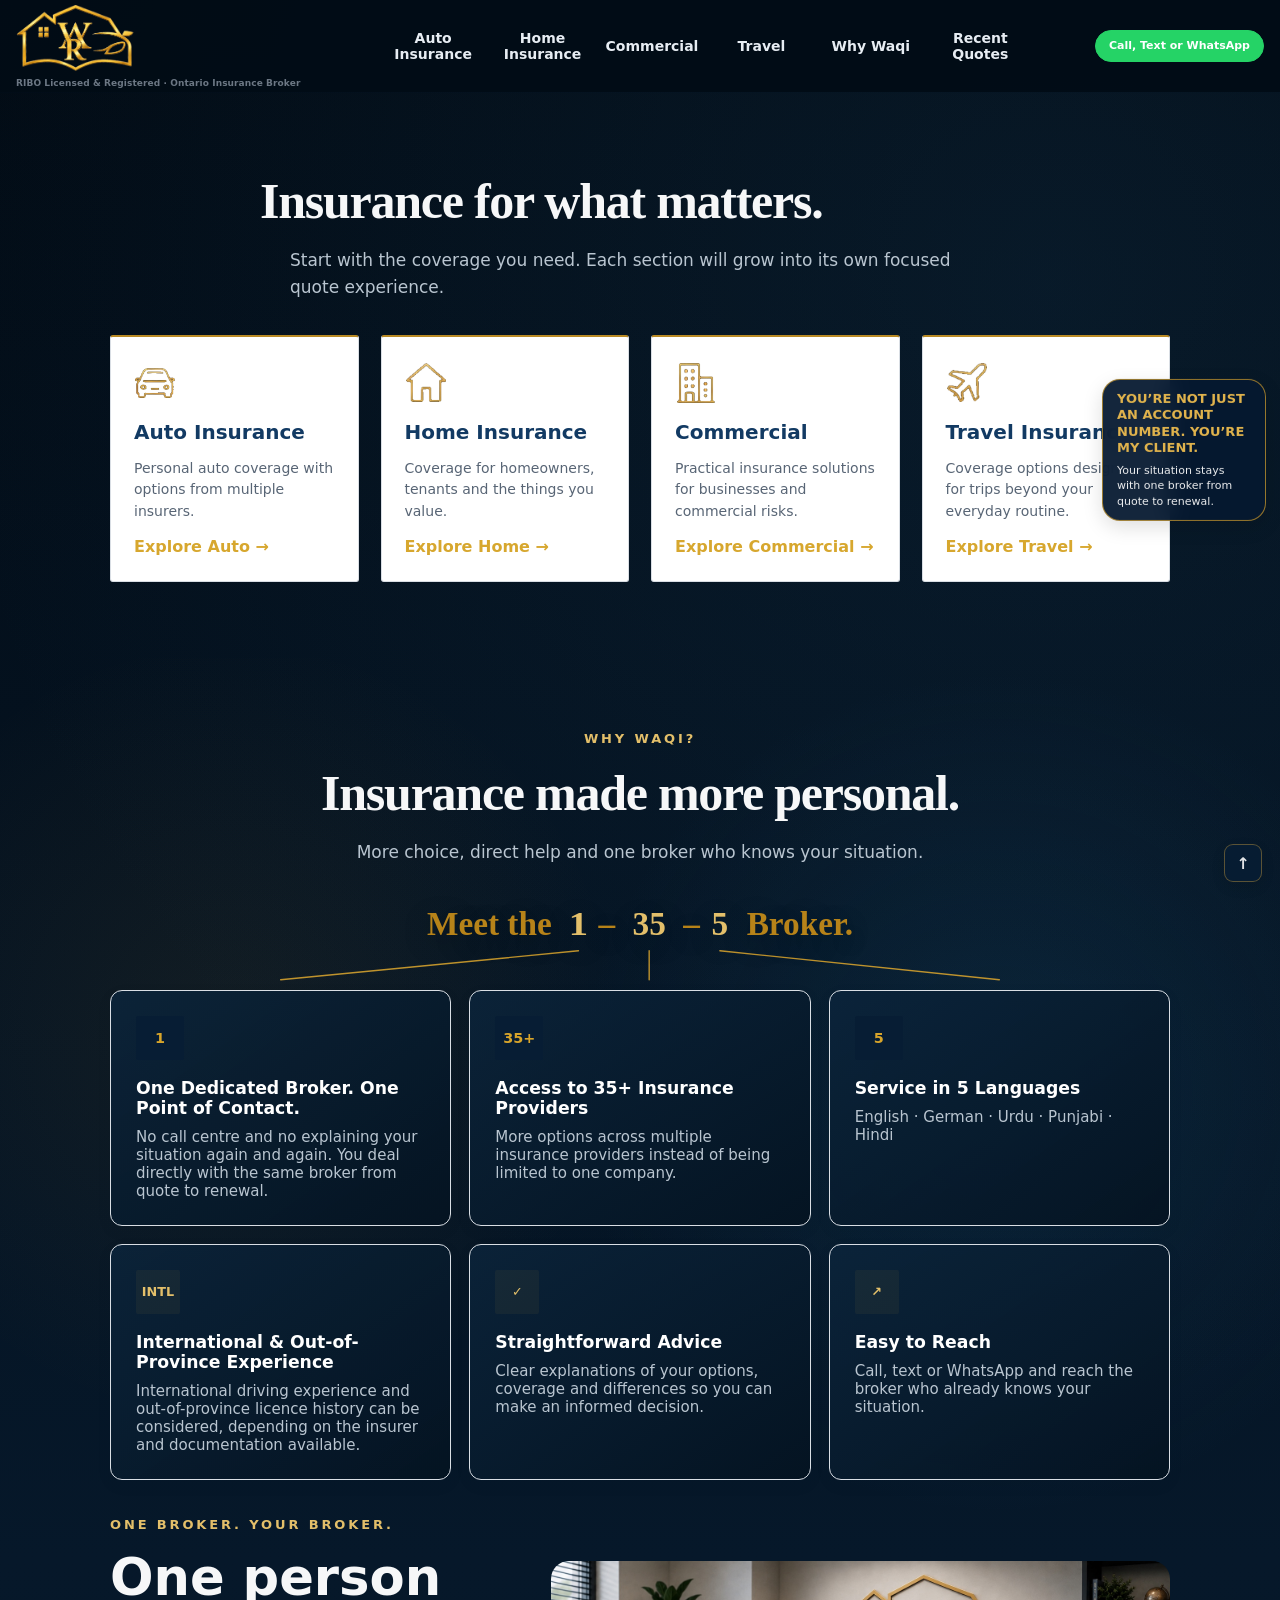
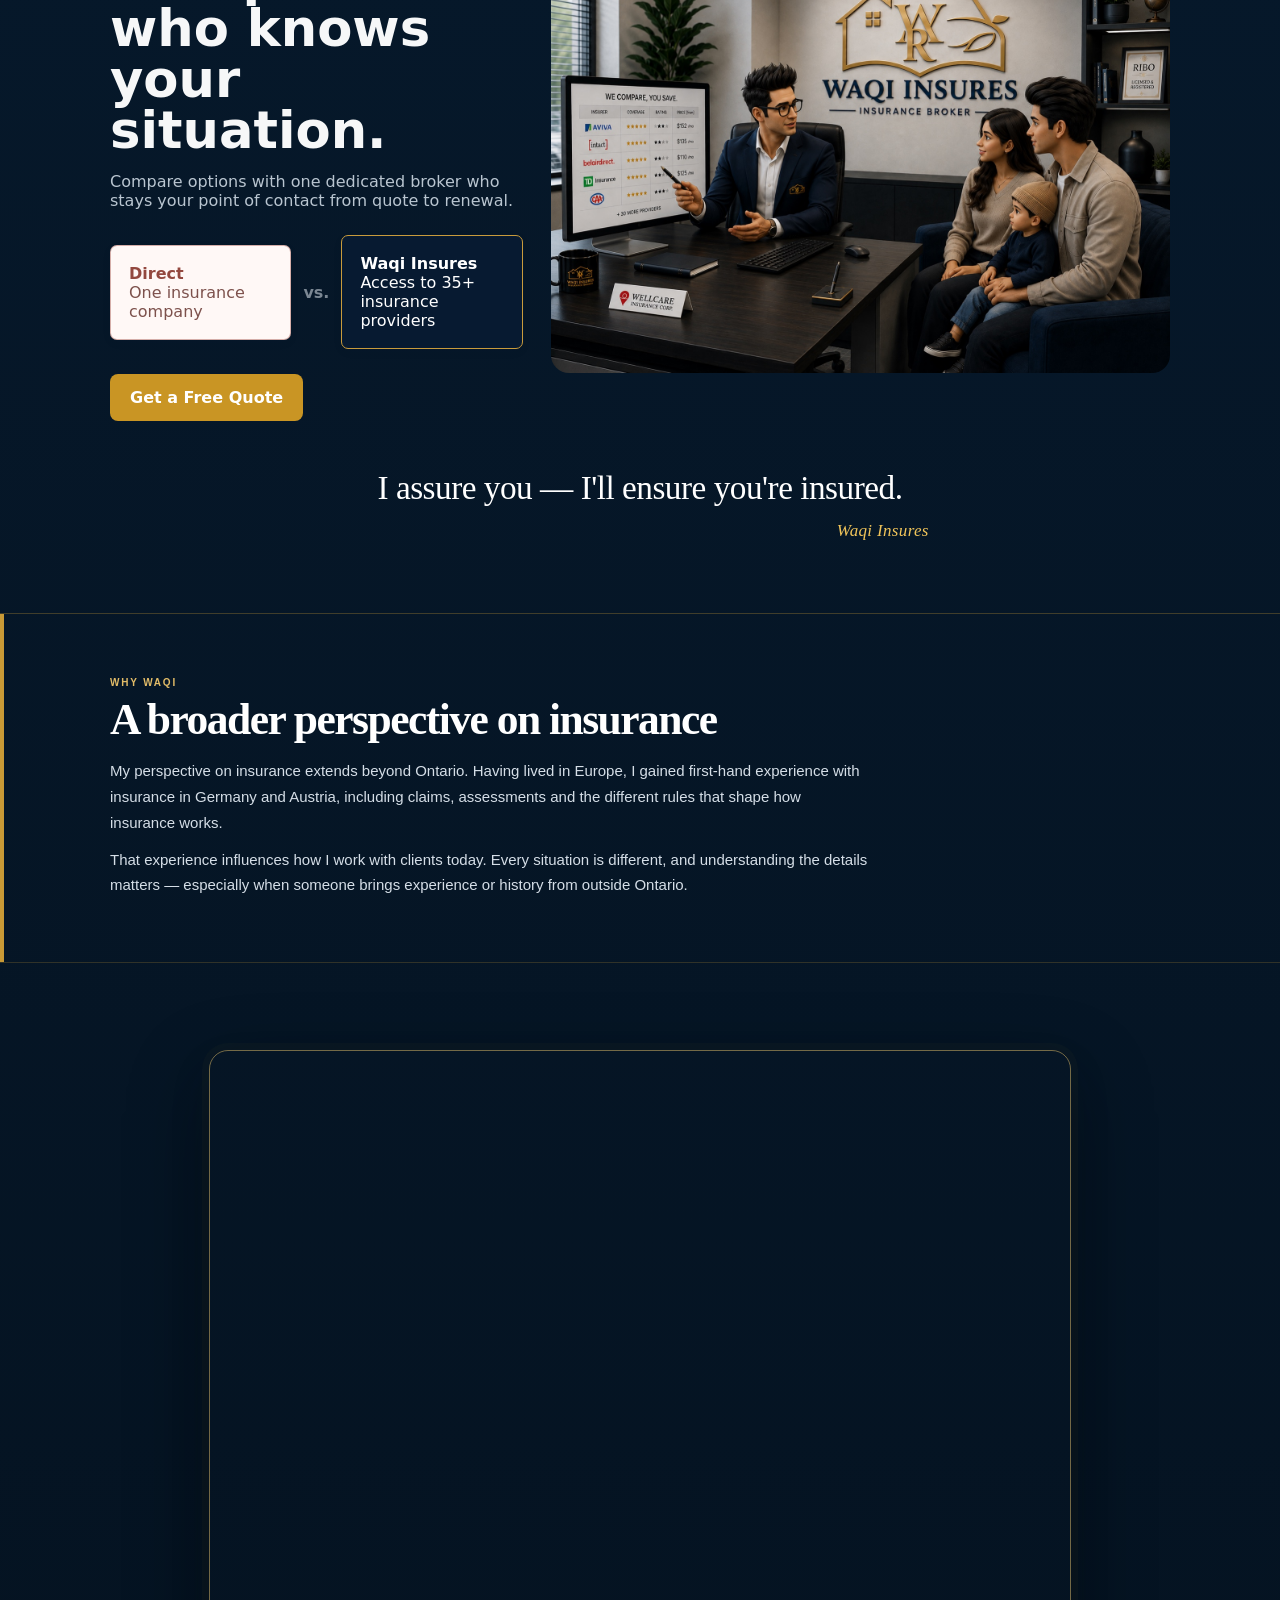
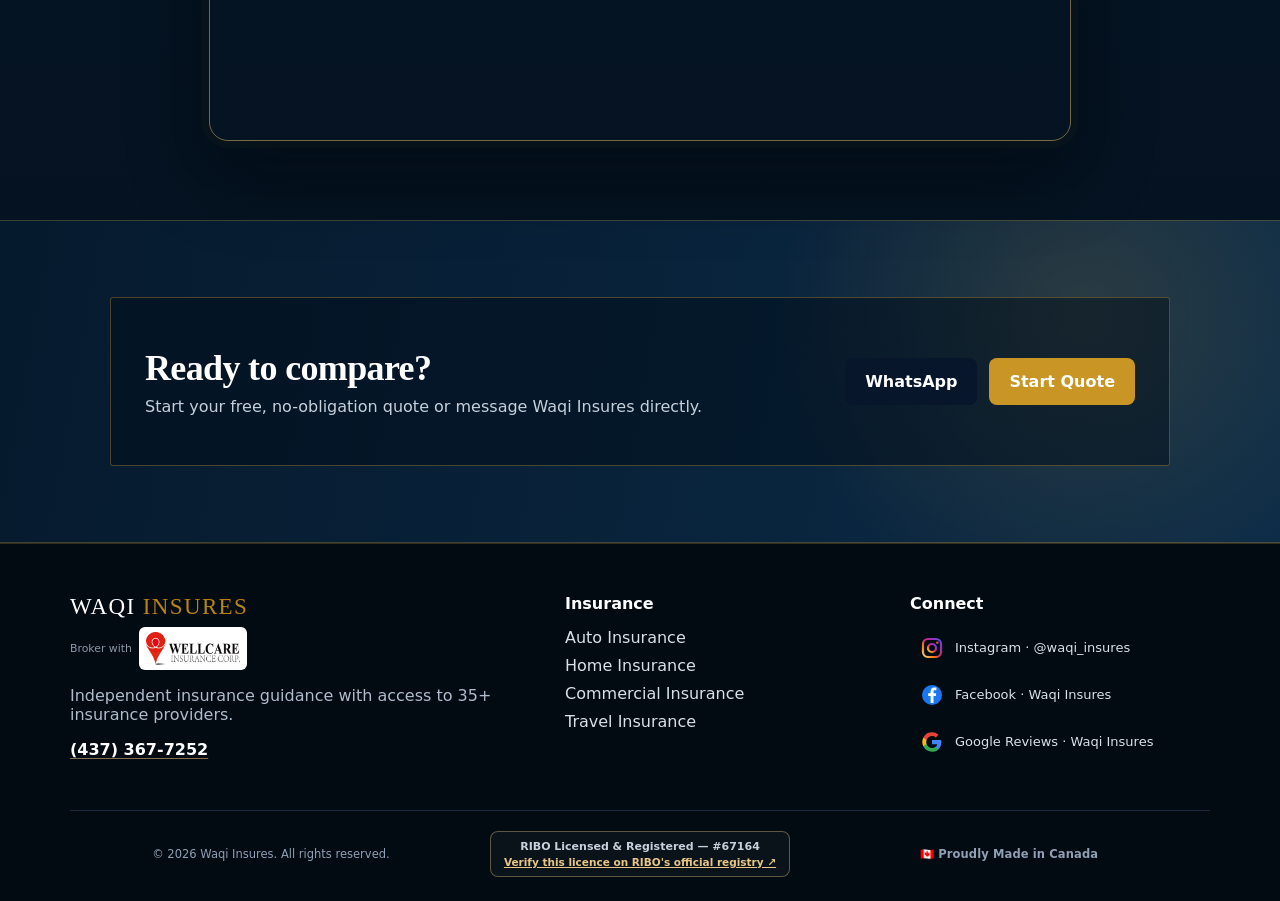
==== commit 0d40525d: "HP 31.09.2026" ====
--- a/index.html
+++ b/index.html
@@ -42,7 +42,7 @@
 </head><body id="top">
 <header><div class="wrap nav">
 <a class="brand" href="index.html"><img alt="Waqi Insures" class="brand-logo" src="assets/images/waqi-gold-symbol.png"/><span class="header-brand-credential">RIBO Licensed &amp; Registered · Ontario Insurance Broker</span></a>
-<nav class="links"><a href="auto.html">Auto Insurance </a><a href="home.html">Home Insurance </a><a href="commercial.html">Commercial </a><a href="travel.html">Travel </a><a href="#why">Why Waqi</a></nav>
+<nav class="links"><a href="auto.html">Auto Insurance </a><a href="home.html">Home Insurance </a><a href="commercial.html">Commercial </a><a href="travel.html">Travel </a><a href="#why">Why Waqi</a><a href="recent-quotes.html">Recent Quotes</a></nav>
 <div class="nav-actions"><button aria-controls="headerContactMenu" aria-haspopup="dialog" class="header-contact-trigger" type="button">Call, Text or WhatsApp</button></div><button aria-expanded="false" aria-label="Open navigation" class="mobile-menu-toggle" type="button"><span></span><span></span><span></span></button></div></header>
 <main>
 <section id="insurance"><div class="wrap"><div class="section-head"><h2>Insurance for what matters.</h2><p>Start with the coverage you need. Each section will grow into its own focused quote experience.</p></div><div class="services">
@@ -79,6 +79,7 @@
 <article class="why-card"><div class="why-icon">↗</div><h3>Easy to Reach</h3><p>Call, text or WhatsApp and reach the broker who already knows your situation.</p></article>
 </div>
 <div class="why-consultation-feature"><div class="consultation-copy"><span class="eyebrow">ONE BROKER. YOUR BROKER.</span><h2>One person who knows your situation.</h2><p>Compare options with one dedicated broker who stays your point of contact from quote to renewal.</p><div class="broker-compare"><div><strong>Direct</strong><span>One insurance company</span></div><b>vs.</b><div class="featured"><strong>Waqi Insures</strong><span>Access to 35+ insurance providers</span></div></div><a class="btn btn-gold" href="#quote">Get a Free Quote</a></div><figure><img alt="Personal insurance consultation with Waqi Insures" decoding="async" loading="lazy" src="assets/images/waqi-consultation-v85.jpeg"/></figure></div>
+<div class="waqi-assurance-signature" aria-label="Waqi Insures personal assurance"><p>I assure you — I'll ensure you're insured.</p><span>Waqi Insures</span></div>
 </div>
 </section><section aria-labelledby="waqiPerspectiveTitle" class="waqi-perspective-section"><div class="wrap waqi-perspective-wrap"><div class="waqi-perspective-eyebrow">WHY WAQI</div><h2 id="waqiPerspectiveTitle">A broader perspective on insurance</h2><p>My perspective on insurance extends beyond Ontario. Having lived in Europe, I gained first-hand experience with insurance in Germany and Austria, including claims, assessments and the different rules that shape how insurance works.</p><p>That experience influences how I work with clients today. Every situation is different, and understanding the details matters — especially when someone brings experience or history from outside Ontario.</p></div></section><section class="partner-showcase-section"><div class="wrap"><figure class="why-partner-showcase why-partner-showcase-bottom"><img alt="Waqi Insures insurance provider partners" decoding="async" loading="lazy" src="assets/images/why-waqi-partners-v85.jpeg"/></figure></div></section>
 <section class="quote" id="quote"><div class="wrap"><div class="quote-box"><div><h2>Ready to compare?</h2><p>Start your free, no-obligation quote or message Waqi Insures directly.</p></div><div class="hero-actions"><a class="btn btn-dark" href="https://wa.me/14373677252">WhatsApp</a><a class="btn btn-gold" href="auto-quote.html">Start Quote</a></div></div></div></section>
--- a/assets/css/style.css
+++ b/assets/css/style.css
@@ -4161,3 +4161,188 @@
     padding-bottom:13px!important;
   }
 }
+
+
+/* -------------------------------------------------------------
+   Approved homepage refinements — 2026-08-31
+   1) Personal assurance closes the Why Waqi section.
+   2) Desktop-only footer navy area extends lower for RIBO visibility.
+   Tablet/mobile footer dimensions intentionally remain unchanged.
+   ------------------------------------------------------------- */
+.waqi-assurance-signature{
+  margin:46px auto 0;
+  text-align:center;
+  max-width:760px;
+}
+.waqi-assurance-signature p{
+  margin:0;
+  color:#fff;
+  font-family:Georgia,serif;
+  font-size:clamp(24px,2.6vw,34px);
+  line-height:1.25;
+  letter-spacing:-.015em;
+}
+.waqi-assurance-signature span{
+  display:block;
+  width:max-content;
+  margin:12px 12% 0 auto;
+  color:var(--gold2);
+  font-family:Georgia,serif;
+  font-size:17px;
+  font-style:italic;
+  letter-spacing:.02em;
+}
+@media(max-width:600px){
+  .waqi-assurance-signature{margin-top:34px;padding:0 8px}
+  .waqi-assurance-signature span{margin-right:5%;font-size:15px}
+}
+
+/* Recent Quotes — isolated component */
+.rq-page{background:linear-gradient(180deg,#f8f6f1 0,#fff 36%,#f6f2e9 100%);min-height:70vh;padding:72px 0 90px}
+.rq-head{text-align:center;max-width:760px;margin:0 auto 38px}.rq-kicker{display:inline-block;color:#b88a35;font-weight:800;font-size:12px;letter-spacing:.16em;margin-bottom:10px}.rq-head h1{margin:0;color:#0D1A2F;font-size:clamp(34px,4vw,54px);line-height:1.05}.rq-head p{color:#5e6672;font-size:17px;line-height:1.65;margin:16px auto 0;max-width:650px}
+.rq-shell{max-width:1160px;margin:0 auto;position:relative}.rq-viewport{overflow:hidden;border-radius:28px}.rq-track{display:flex;transition:transform .58s cubic-bezier(.22,.7,.2,1)}
+.rq-card{min-width:100%;box-sizing:border-box;background:linear-gradient(135deg,#0d1a2f 0%,#122844 62%,#0c1729 100%);border:1px solid rgba(201,160,77,.42);border-radius:28px;padding:38px 42px;color:#fff;box-shadow:0 22px 55px rgba(13,26,47,.18);position:relative;overflow:hidden}
+.rq-card:after{content:"";position:absolute;width:330px;height:330px;border:1px solid rgba(201,160,77,.12);border-radius:50%;left:-110px;bottom:-210px;box-shadow:0 0 0 34px rgba(201,160,77,.025),0 0 0 70px rgba(201,160,77,.018);pointer-events:none}
+.rq-card-grid{display:grid;grid-template-columns:minmax(0,1.22fr) minmax(330px,.78fr);gap:46px;align-items:center;position:relative;z-index:1}.rq-label{font-size:11px;font-weight:800;letter-spacing:.16em;color:#d3ae63}.rq-vehicle{font-size:clamp(27px,3vw,39px);line-height:1.08;margin:8px 0 7px}.rq-location{color:#c8d0dc;font-size:15px}.rq-facts{display:flex;flex-wrap:wrap;gap:9px;margin-top:24px}.rq-fact{border:1px solid rgba(255,255,255,.14);background:rgba(255,255,255,.055);padding:9px 12px;border-radius:999px;font-size:12px;color:#edf1f5}.rq-fact b{color:#d7b66d}.rq-risk{display:flex;flex-wrap:wrap;gap:8px;margin-top:15px}.rq-risk span{font-size:12px;padding:8px 11px;border-radius:8px;background:rgba(201,160,77,.12);border:1px solid rgba(201,160,77,.3);color:#f1dba9}.rq-visual{height:88px;margin-top:25px;position:relative;opacity:.75}.rq-road{position:absolute;left:0;right:12%;bottom:20px;height:2px;background:linear-gradient(90deg,transparent,#c9a04d 18%,#c9a04d 75%,transparent);transform:skewY(-4deg)}.rq-road:before,.rq-road:after{content:"";position:absolute;width:9px;height:9px;border:2px solid #d3ae63;border-radius:50%;top:-4px}.rq-road:before{left:24%}.rq-road:after{right:20%}.rq-shield{position:absolute;right:3%;top:5px;width:45px;height:52px;border:2px solid #d3ae63;border-radius:16px 16px 22px 22px;transform:rotate(45deg);opacity:.8}.rq-shield:after{content:"✓";position:absolute;inset:0;display:grid;place-items:center;transform:rotate(-45deg);font-size:20px;color:#d3ae63}
+.rq-price-panel{border-left:1px solid rgba(255,255,255,.13);padding-left:42px}.rq-price-row{padding:13px 0;border-bottom:1px solid rgba(255,255,255,.1)}.rq-price-row:last-child{border-bottom:0}.rq-price-title{display:block;color:#aeb9c7;font-size:11px;font-weight:800;letter-spacing:.12em;margin-bottom:4px}.rq-price{font-size:25px;font-weight:800}.rq-price.primary{font-size:40px;color:#e0bd73}.rq-save{color:#e0bd73}.rq-save-note{display:block;color:#c9d0da;font-size:12px;margin-top:3px}
+.rq-controls{display:flex;justify-content:center;align-items:center;gap:14px;margin-top:24px}.rq-arrow{width:44px;height:44px;border-radius:50%;border:1px solid #c9a04d;background:#fff;color:#0D1A2F;font-size:22px;cursor:pointer}.rq-dots{display:flex;gap:7px}.rq-dot{width:8px;height:8px;border:0;border-radius:50%;background:#c9c4ba;padding:0;cursor:pointer}.rq-dot.active{width:24px;border-radius:8px;background:#c9a04d}.rq-note{text-align:center;color:#7a8089;font-size:12px;margin:22px auto 0;max-width:700px}
+.recent-quotes-cta{padding:20px 0 68px}.recent-quotes-cta-inner{background:#0D1A2F;color:#fff;border-radius:20px;padding:28px 32px;display:flex;align-items:center;justify-content:space-between;gap:28px}.recent-quotes-cta-inner h2{margin:4px 0 7px;font-size:25px}.recent-quotes-cta-inner p{margin:0;color:#c9d0da}.recent-quotes-cta .btn{white-space:nowrap}
+@media(max-width:900px){.rq-page{padding:52px 0 70px}.rq-shell{max-width:720px}.rq-card{padding:30px 27px}.rq-card-grid{grid-template-columns:1fr;gap:20px}.rq-price-panel{border-left:0;border-top:1px solid rgba(255,255,255,.13);padding:20px 0 0;display:grid;grid-template-columns:repeat(3,1fr);gap:14px}.rq-price-row{border:0;padding:5px 0}.rq-price.primary{font-size:31px}.rq-visual{height:58px}.recent-quotes-cta-inner{align-items:flex-start;flex-direction:column}}
+@media(max-width:600px){.rq-page{padding:38px 0 56px}.rq-head{margin-bottom:25px}.rq-head p{font-size:15px}.rq-card{padding:25px 20px;border-radius:22px}.rq-viewport{border-radius:22px}.rq-vehicle{font-size:27px}.rq-price-panel{grid-template-columns:1fr 1fr}.rq-price-row:last-child{grid-column:1/-1}.rq-visual{display:none}.rq-arrow{display:none}.recent-quotes-cta{padding:10px 0 50px}.recent-quotes-cta-inner{padding:24px 22px}.recent-quotes-cta-inner .btn{width:100%;text-align:center}}
+
+/* Desktop RIBO visibility fix v3 — extend header without touching logo geometry */
+@media (min-width:1025px){
+  header .wrap.nav{
+    height:92px!important;
+    padding-top:0!important;
+    padding-bottom:0!important;
+  }
+  header .brand{
+    top:0!important;
+  }
+}
+
+/* Recent Quotes V4: stronger information hierarchy + subtle Waqi visual */
+.rq-location{margin-top:2px;color:#c8d0dc;font-size:15px}
+.rq-coverage{display:inline-flex;margin-top:12px;padding:6px 10px;border:1px solid rgba(211,174,99,.52);border-radius:999px;background:rgba(211,174,99,.10);color:#e5c783;font-size:10px;font-weight:900;letter-spacing:.13em}
+.rq-profile{display:flex;flex-wrap:wrap;gap:22px;margin-top:25px;padding:18px 0;border-top:1px solid rgba(255,255,255,.10);border-bottom:1px solid rgba(255,255,255,.10)}
+.rq-profile-item{display:flex;align-items:center;gap:9px;min-width:112px}.rq-profile-icon{width:30px;height:30px;display:grid;place-items:center;border:1px solid rgba(211,174,99,.42);border-radius:50%;color:#d3ae63;font-size:14px}.rq-profile-item span:last-child{display:flex;flex-direction:column;gap:1px}.rq-profile-item b{font-size:9px;letter-spacing:.14em;color:#8795a7}.rq-profile-item strong{font-size:14px;color:#f3f5f7}.rq-type .rq-profile-icon{border-radius:9px}
+.rq-risk{margin-top:17px}.rq-risk:before{content:"RATING HISTORY";width:100%;font-size:9px;font-weight:900;letter-spacing:.15em;color:#8795a7;margin-bottom:1px}.rq-risk span{background:rgba(201,160,77,.10)}
+.rq-visual{height:76px;margin-top:17px;position:relative;overflow:hidden;opacity:.64}.rq-contour{position:absolute;border:1px solid rgba(211,174,99,.40);border-radius:50% 42% 55% 38%;transform:rotate(-7deg)}.rq-contour-a{width:290px;height:75px;left:-34px;top:25px}.rq-contour-b{width:245px;height:64px;left:17px;top:35px}.rq-contour-c{width:195px;height:50px;left:66px;top:44px}.rq-visual-mark{position:absolute;right:8px;bottom:2px;width:52px;height:52px;display:grid;place-items:center;border:1px solid rgba(211,174,99,.55);transform:rotate(45deg);background:rgba(4,19,38,.28);box-shadow:0 0 20px rgba(211,174,99,.08)}.rq-visual-mark img{width:36px;height:36px;object-fit:contain;display:block;transform:rotate(-45deg);opacity:.78;filter:drop-shadow(0 0 5px rgba(211,174,99,.12))}
+.rq-card.is-active .rq-contour{animation:rqContourIn .7s ease both}@keyframes rqContourIn{from{transform:translateX(-14px) rotate(-7deg);opacity:.15}to{transform:translateX(0) rotate(-7deg);opacity:1}}
+/* Make the comic discoverable without moving it higher */
+.hero-comic-link{display:inline-flex;align-items:center;color:#e2bf76;font-weight:800;font-size:13px;text-decoration:none;margin-left:4px}.hero-comic-link:hover{color:#fff}.page-subnav .comic-jump{color:#e5c783!important}.comic-feature{scroll-margin-top:20px}.comic-feature-kicker{display:inline-block;margin-bottom:7px;color:#b8892d;font-size:10px;font-weight:900;letter-spacing:.17em}
+@media(max-width:900px){.rq-profile{gap:14px}.hero-comic-link{margin:8px 0 0}.page-subnav .comic-jump{color:#E8C687!important}}
+@media(max-width:600px){.rq-profile{display:grid;grid-template-columns:1fr 1fr;gap:12px}.rq-profile-item{min-width:0}.rq-profile-item:last-child{grid-column:1/-1}.rq-coverage{margin-top:10px}.rq-visual{display:none}}
+
+/* Recent Quotes V5 — refined profile iconography only; layout/content unchanged */
+.rq-profile-icon{position:relative;width:34px;height:34px;border:0!important;border-radius:10px!important;background:linear-gradient(145deg,rgba(224,189,115,.17),rgba(201,160,77,.055));box-shadow:inset 0 0 0 1px rgba(224,189,115,.28),0 5px 14px rgba(0,0,0,.12);color:#e0bd73;overflow:hidden}
+.rq-profile-icon:after{content:"";position:absolute;inset:auto -8px -12px auto;width:24px;height:24px;border-radius:50%;background:rgba(224,189,115,.09);pointer-events:none}
+.rq-profile-icon svg{width:19px;height:19px;fill:none;stroke:currentColor;stroke-width:1.65;stroke-linecap:round;stroke-linejoin:round;position:relative;z-index:1}
+.rq-profile-item:nth-child(2) .rq-profile-icon{border-radius:50%!important;background:radial-gradient(circle at 35% 30%,rgba(224,189,115,.20),rgba(201,160,77,.055) 66%)}
+.rq-profile-item.rq-type .rq-profile-icon{border-radius:8px 14px 8px 14px!important;background:linear-gradient(155deg,rgba(224,189,115,.20),rgba(201,160,77,.045))}
+.rq-card.is-active .rq-profile-icon svg{animation:rqIconSettle .48s cubic-bezier(.2,.75,.25,1) both}
+.rq-card.is-active .rq-profile-item:nth-child(2) .rq-profile-icon svg{animation-delay:.05s}
+.rq-card.is-active .rq-profile-item:nth-child(3) .rq-profile-icon svg{animation-delay:.1s}
+@keyframes rqIconSettle{from{opacity:0;transform:translateY(4px) scale(.9)}to{opacity:1;transform:translateY(0) scale(1)}}
+@media(prefers-reduced-motion:reduce){.rq-card.is-active .rq-profile-icon svg{animation:none}}
+
+
+/* Recent Quotes V7 — page atmosphere only; quote-card layout remains unchanged */
+.rq-page{position:relative;overflow:hidden;background:linear-gradient(180deg,#f8f5ee 0%,#fff 27%,#fbf9f4 68%,#f4efe5 100%)}
+.rq-page:before{content:"";position:absolute;width:620px;height:620px;right:-310px;top:70px;border:1px solid rgba(184,138,53,.10);border-radius:50%;box-shadow:0 0 0 55px rgba(184,138,53,.025),0 0 0 115px rgba(13,26,47,.018);pointer-events:none}
+.rq-page:after{content:"";position:absolute;width:360px;height:360px;left:-235px;top:430px;border:1px solid rgba(13,26,47,.055);border-radius:50%;box-shadow:0 0 0 42px rgba(184,138,53,.022);pointer-events:none}
+.rq-page>.wrap{position:relative;z-index:1}
+.rq-head{position:relative;padding-top:8px}.rq-head:after{content:"";display:block;width:54px;height:2px;margin:22px auto 0;background:linear-gradient(90deg,transparent,#c9a04d,transparent)}
+.rq-factors{position:relative;padding:78px 0 74px;background:rgba(255,255,255,.70);border-top:1px solid rgba(13,26,47,.06);border-bottom:1px solid rgba(13,26,47,.06);overflow:hidden}
+.rq-factors:before{content:"";position:absolute;width:330px;height:330px;right:-155px;bottom:-210px;border:1px solid rgba(201,160,77,.12);border-radius:50%;box-shadow:0 0 0 38px rgba(201,160,77,.025),0 0 0 82px rgba(201,160,77,.018)}
+.rq-factors-head{text-align:center;max-width:720px;margin:0 auto 42px}.rq-factors-head h2{margin:3px 0 12px;color:#0d1a2f;font-size:clamp(30px,3.2vw,44px);line-height:1.08}.rq-factors-head p{margin:0;color:#66717e;font-size:16px;line-height:1.65}
+.rq-factor-line{max-width:1050px;margin:0 auto;display:grid;grid-template-columns:repeat(7,1fr);position:relative;gap:8px}.rq-factor-line:before{content:"";position:absolute;left:6%;right:6%;top:27px;height:1px;background:linear-gradient(90deg,transparent,rgba(201,160,77,.48) 10%,rgba(201,160,77,.48) 90%,transparent)}
+.rq-factor{position:relative;z-index:1;text-align:center;display:flex;flex-direction:column;align-items:center;gap:10px;color:#0d1a2f}.rq-factor strong{font-size:12px;line-height:1.25}.rq-factor-icon{width:54px;height:54px;border-radius:50%;display:grid;place-items:center;background:#fbfaf6;border:1px solid rgba(201,160,77,.52);box-shadow:0 8px 24px rgba(13,26,47,.07);color:#b8892d;font-size:17px;font-weight:900}.rq-factor:nth-child(even) .rq-factor-icon{border-radius:14px;transform:rotate(45deg)}.rq-factor:nth-child(even) .rq-factor-icon::first-letter{transform:rotate(-45deg)}
+.rq-factor-car:before{content:"";width:24px;height:10px;border:2px solid #b8892d;border-radius:7px 7px 4px 4px;box-shadow:-6px 7px 0 -5px #b8892d,6px 7px 0 -5px #b8892d}.rq-factor-car:after{content:"";position:absolute;width:15px;height:7px;border:2px solid #b8892d;border-bottom:0;border-radius:8px 8px 0 0;transform:translateY(-6px)}
+.rq-final-cta{padding:76px 0 84px;background:linear-gradient(135deg,#071a31,#0d2745);position:relative;overflow:hidden}.rq-final-cta:before{content:"";position:absolute;inset:0;background:radial-gradient(circle at 80% 10%,rgba(201,160,77,.13),transparent 30%),radial-gradient(circle at 5% 100%,rgba(201,160,77,.08),transparent 28%)}
+.rq-final-inner{position:relative;display:grid;grid-template-columns:86px 1fr auto;gap:28px;align-items:center}.rq-final-inner>img{width:76px;height:76px;object-fit:contain;opacity:.88;filter:drop-shadow(0 8px 20px rgba(0,0,0,.18))}.rq-final-inner h2{margin:4px 0 8px;color:#fff;font-size:clamp(28px,3vw,42px);line-height:1.08}.rq-final-inner p{margin:0;color:#bdc8d5;font-size:15px}.rq-final-inner .rq-kicker{color:#d9b768}.rq-final-inner .btn{white-space:nowrap;box-shadow:0 12px 30px rgba(0,0,0,.18)}
+@media(max-width:900px){.rq-factor-line{grid-template-columns:repeat(4,1fr);gap:24px 10px}.rq-factor-line:before{display:none}.rq-final-inner{grid-template-columns:64px 1fr}.rq-final-inner>img{width:58px;height:58px}.rq-final-inner .btn{grid-column:1/-1;justify-self:start;margin-left:92px}}
+@media(max-width:600px){.rq-page:before,.rq-page:after{display:none}.rq-factors{padding:58px 0}.rq-factors-head{margin-bottom:32px}.rq-factor-line{grid-template-columns:repeat(2,1fr);gap:22px 10px}.rq-factor:last-child{grid-column:1/-1}.rq-factor-icon{width:50px;height:50px}.rq-final-cta{padding:58px 0 64px}.rq-final-inner{display:flex;flex-direction:column;align-items:flex-start;gap:16px}.rq-final-inner>img{width:52px;height:52px}.rq-final-inner .btn{margin:4px 0 0;width:100%;text-align:center;justify-content:center}}
+/* Recent Quotes V9 — navy page, gold-framed showcase, simple clean check */
+.rq-page{background:linear-gradient(180deg,#07182b 0%,#0a2038 48%,#07182b 100%)!important;color:#fff}
+.rq-page:before{opacity:.7!important;border-color:rgba(201,160,77,.14)!important;box-shadow:0 0 0 55px rgba(201,160,77,.025),0 0 0 115px rgba(255,255,255,.012)!important}
+.rq-page:after{opacity:.55!important;border-color:rgba(201,160,77,.11)!important;box-shadow:0 0 0 42px rgba(201,160,77,.018)!important}
+.rq-head h1,.rq-factors-head h2{color:#fff!important}
+.rq-head p,.rq-factors-head p{color:#c2cedb!important}
+.rq-card{border:1.5px solid rgba(211,174,99,.82)!important;box-shadow:0 22px 55px rgba(0,0,0,.28),0 0 0 1px rgba(211,174,99,.08),0 0 28px rgba(201,160,77,.07)!important}
+.rq-controls .rq-arrow{background:#0d223b!important;color:#e1bd72!important;border-color:rgba(211,174,99,.62)!important}
+.rq-dot{background:#526277!important}.rq-dot.active{background:#d3ae63!important}
+.rq-note{color:#aebbc9!important}
+.rq-factors{background:#0a2038!important;border-top:1px solid rgba(211,174,99,.15)!important;border-bottom:1px solid rgba(211,174,99,.15)!important}
+.rq-factors:before{border-color:rgba(211,174,99,.10)!important;box-shadow:0 0 0 38px rgba(211,174,99,.018),0 0 0 82px rgba(211,174,99,.012)!important}
+.rq-factor,.rq-factor strong{color:#eef3f8!important}
+.rq-factor-icon{background:#0d2947!important;color:#d3ae63!important;border-color:rgba(211,174,99,.48)!important;box-shadow:0 8px 24px rgba(0,0,0,.16)!important}
+.rq-factor-line:before{background:linear-gradient(90deg,transparent,rgba(211,174,99,.38) 10%,rgba(211,174,99,.38) 90%,transparent)!important}
+.rq-factor-vehicle svg{width:27px;height:27px;fill:none;stroke:#d3ae63;stroke-width:1.6;stroke-linecap:round;stroke-linejoin:round}
+.rq-factor-car:before,.rq-factor-car:after{display:none!important}
+.rq-risk-clean{margin-top:15px!important}
+.rq-clean-record{display:inline-flex!important;align-items:center!important;gap:8px!important;padding:8px 11px!important;border-radius:8px!important;background:rgba(201,160,77,.12)!important;border:1px solid rgba(201,160,77,.30)!important;color:#f1dba9!important}
+.rq-clean-record strong{font-size:12px!important;font-weight:600!important;letter-spacing:0!important;color:#f1dba9!important}
+.rq-clean-check{display:inline!important;width:auto!important;height:auto!important;border-radius:0!important;background:none!important;box-shadow:none!important;color:#d8b568!important;font-size:17px!important;font-weight:800!important;line-height:1!important}
+.rq-card.is-active .rq-clean-check{animation:none!important}
+
+/* Recent Quotes V10 — integrate the navigation into the navy page only */
+body.recent-quotes-body{background:#07182b!important}
+body.recent-quotes-body header{
+  background:#07182b!important;
+  border-bottom:1px solid rgba(201,160,77,.18)!important;
+  box-shadow:none!important;
+}
+body.recent-quotes-body header .links a{
+  color:#f5f7fa!important;
+}
+body.recent-quotes-body header .links a:hover,
+body.recent-quotes-body header .links a:focus-visible,
+body.recent-quotes-body header .links a.active{
+  color:#e5c783!important;
+}
+body.recent-quotes-body .header-brand-credential{
+  color:#e7ebf0!important;
+}
+body.recent-quotes-body header .mobile-menu-toggle span{
+  background:#e5c783!important;
+}
+@media(max-width:900px){
+  body.recent-quotes-body header .links{
+    background:#07182b!important;
+    border-color:rgba(201,160,77,.18)!important;
+  }
+}
+
+
+/* Recent Quotes V11 — definitive full-page navy surface */
+html:has(body.recent-quotes-body),
+body.recent-quotes-body,
+body.recent-quotes-body header,
+body.recent-quotes-body main.rq-page,
+body.recent-quotes-body .rq-page,
+body.recent-quotes-body .rq-factors,
+body.recent-quotes-body .rq-final-cta,
+body.recent-quotes-body footer {
+  background-color:#07182b !important;
+}
+body.recent-quotes-body main.rq-page {
+  background-image:linear-gradient(180deg,#07182b 0%,#0a2038 48%,#07182b 100%) !important;
+}
+body.recent-quotes-body .rq-factors {
+  background:#0a2038 !important;
+}
+body.recent-quotes-body .rq-final-cta {
+  background:linear-gradient(135deg,#07182b,#0d2745) !important;
+}
+body.recent-quotes-body header {
+  background:#07182b !important;
+  background-image:none !important;
+}
+
+
+/* Recent Quotes V12 — mobile nav balance only */
+@media (max-width:900px){
+  body.recent-quotes-body header .links a:last-child{grid-column:auto!important;}
+}
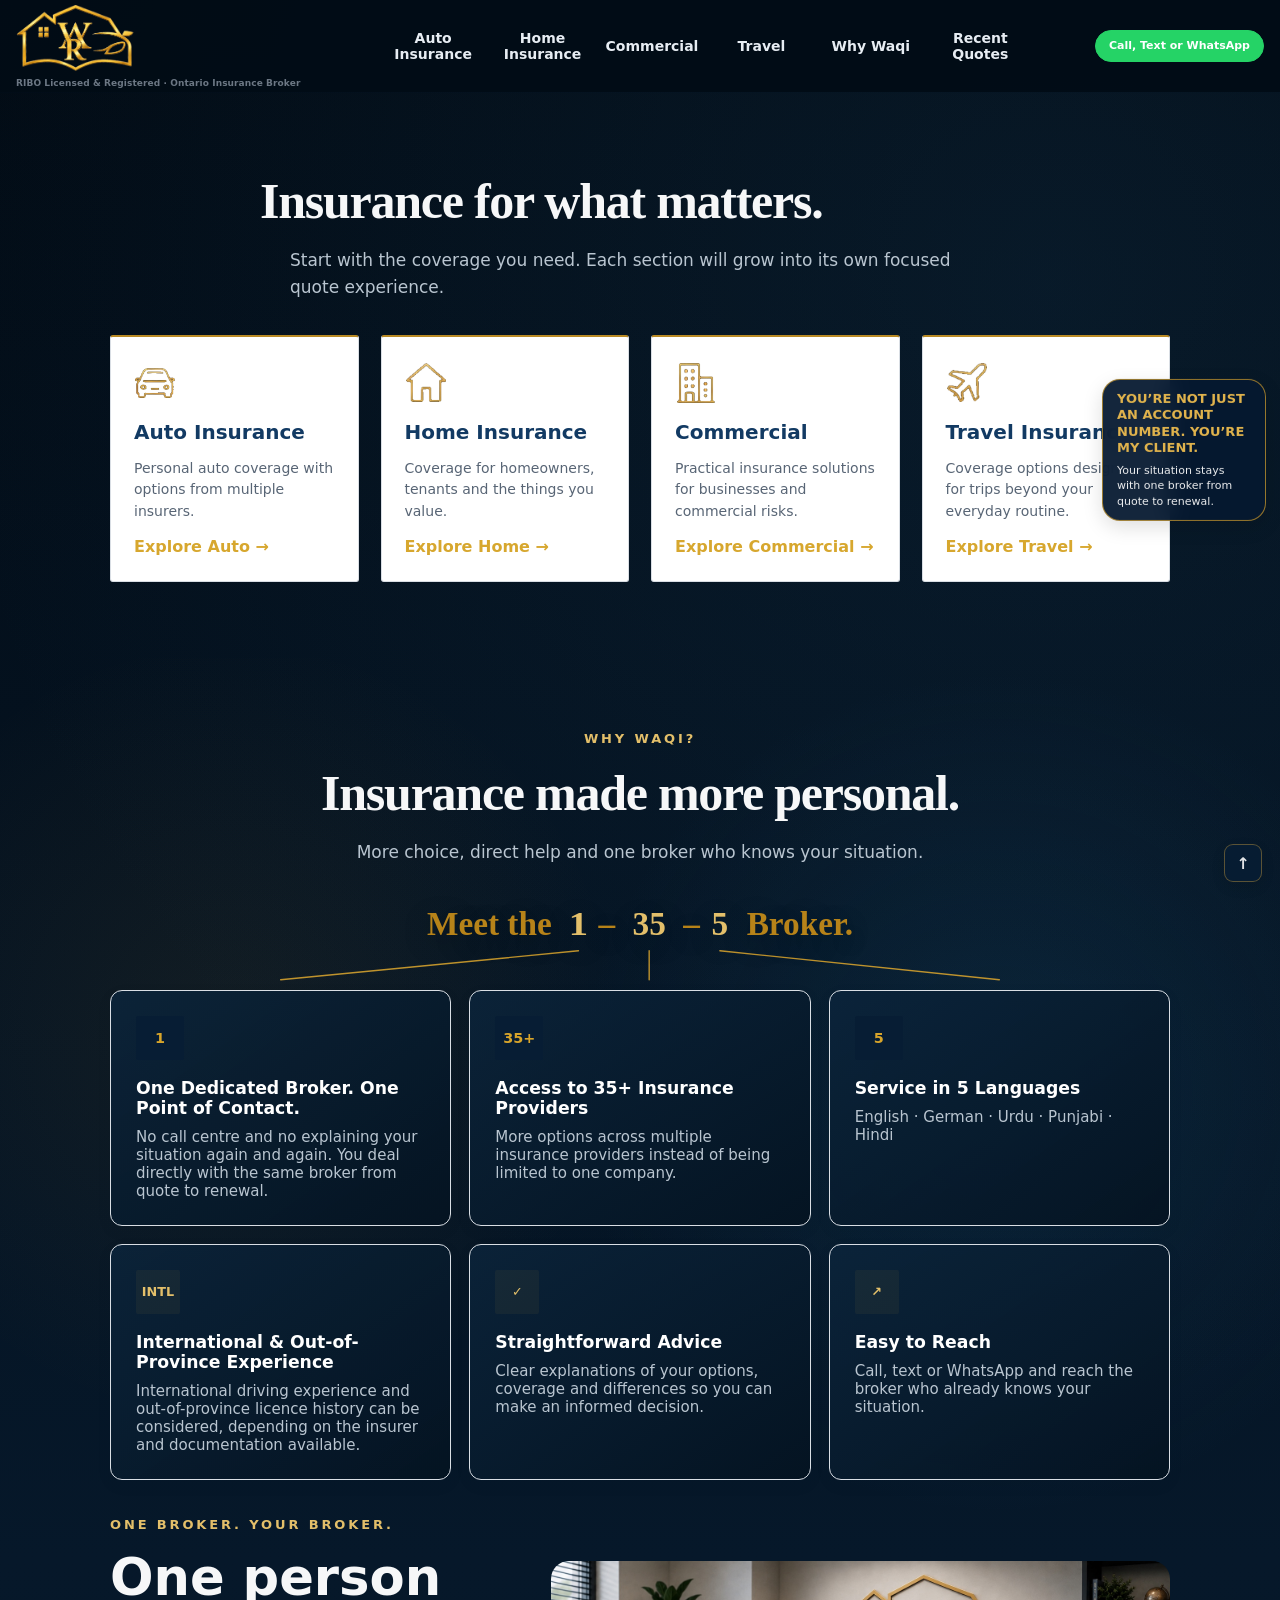
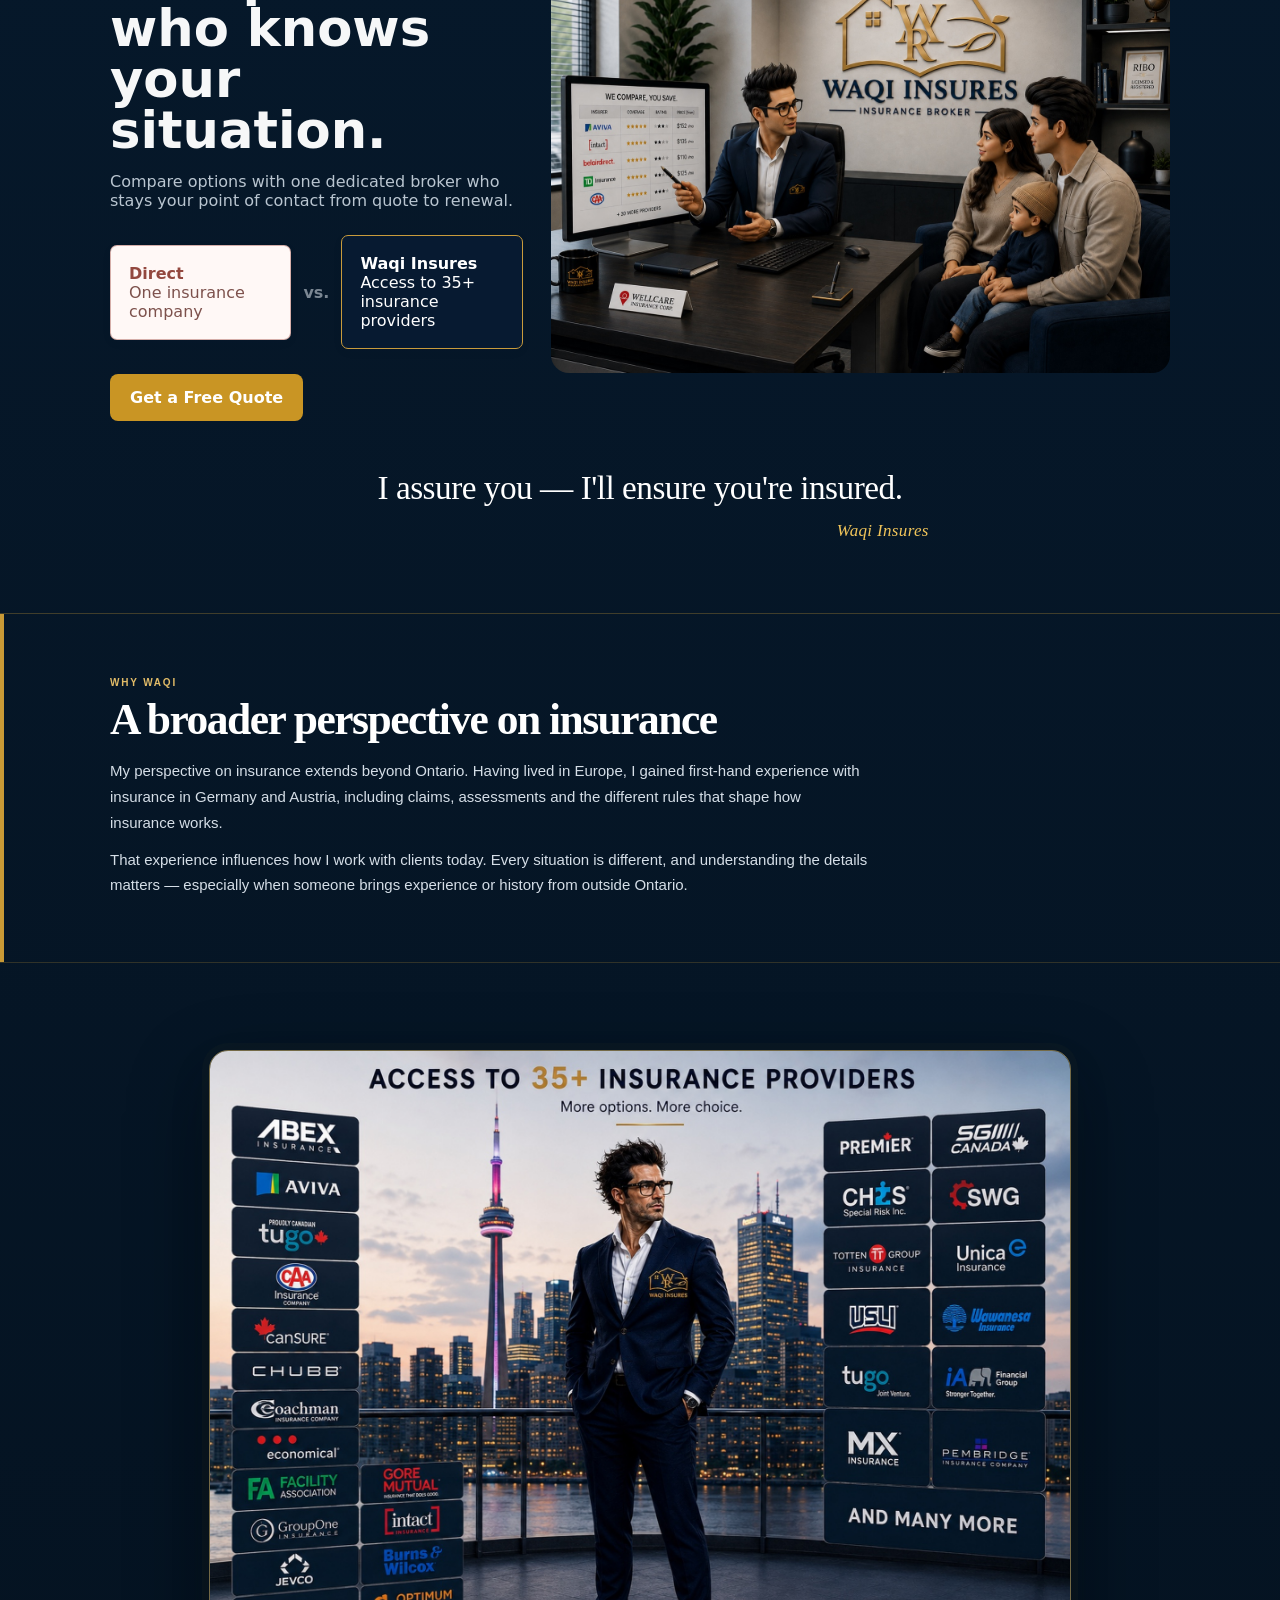
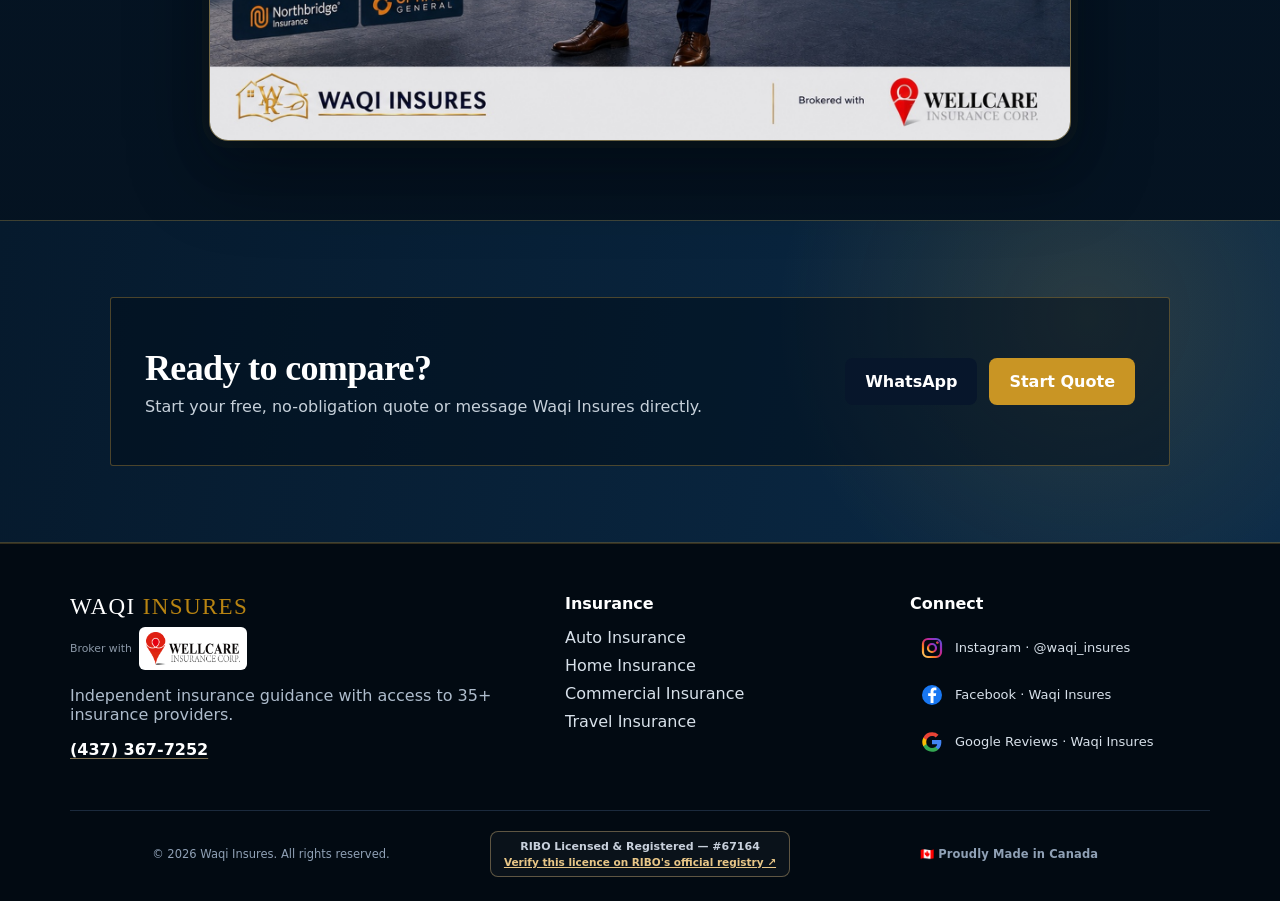
==== commit 4dd6a0b3: "HP 01.09.2026" ====
--- a/index.html
+++ b/index.html
@@ -1,6 +1,6 @@
 <!DOCTYPE html>
 
-<html lang="en"><head><meta charset="utf-8"/><meta content="width=device-width,initial-scale=1" name="viewport"/><title>Waqi Insures | Ontario Insurance Broker</title><meta content="Compare insurance options with Waqi Insures. Auto, home, commercial and travel insurance with access to 35+ insurance providers." name="description"/><link href="assets/css/style.css" rel="stylesheet"/><style>
+<html lang="en"><head><meta charset="utf-8"/><meta content="width=device-width,initial-scale=1" name="viewport"/><title>Insurance Broker Ontario | Waqi Insures</title><link rel="canonical" href="https://waqi-insures.com/"/><meta name="description" content="Ontario insurance broker for auto, home, commercial and travel insurance. Compare options from 35+ insurance providers with Waqi Insures."/><link href="assets/css/style.css" rel="stylesheet"/><style>
 .why-insurance-title-navy{
  color:#0D1A2F !important;
  opacity:1 !important;
@@ -39,7 +39,7 @@
 <link href="assets/favicon/apple-touch-icon.png" rel="apple-touch-icon" sizes="180x180"/>
 <link rel="icon" type="image/png" sizes="512x512" href="assets/favicon.png">
 <link rel="shortcut icon" href="favicon.ico">
-</head><body id="top">
+<script type="application/ld+json">{"@context":"https://schema.org","@type":["InsuranceAgency","Organization"],"name":"Waqi Insures","url":"https://waqi-insures.com/","logo":"https://waqi-insures.com/assets/favicon.png","areaServed":{"@type":"AdministrativeArea","name":"Ontario"},"description":"Ontario insurance broker for auto, home, commercial and travel insurance."}</script></head><body id="top">
 <header><div class="wrap nav">
 <a class="brand" href="index.html"><img alt="Waqi Insures" class="brand-logo" src="assets/images/waqi-gold-symbol.png"/><span class="header-brand-credential">RIBO Licensed &amp; Registered · Ontario Insurance Broker</span></a>
 <nav class="links"><a href="auto.html">Auto Insurance </a><a href="home.html">Home Insurance </a><a href="commercial.html">Commercial </a><a href="travel.html">Travel </a><a href="#why">Why Waqi</a><a href="recent-quotes.html">Recent Quotes</a></nav>
--- a/assets/css/style.css
+++ b/assets/css/style.css
@@ -4346,3 +4346,8 @@
 @media (max-width:900px){
   body.recent-quotes-body header .links a:last-child{grid-column:auto!important;}
 }
+
+/* V19.6 — Mobile nav: keep all six tabs in the same two-column grid on every page */
+@media (max-width:900px){
+  header .links a:last-child{grid-column:auto!important;}
+}
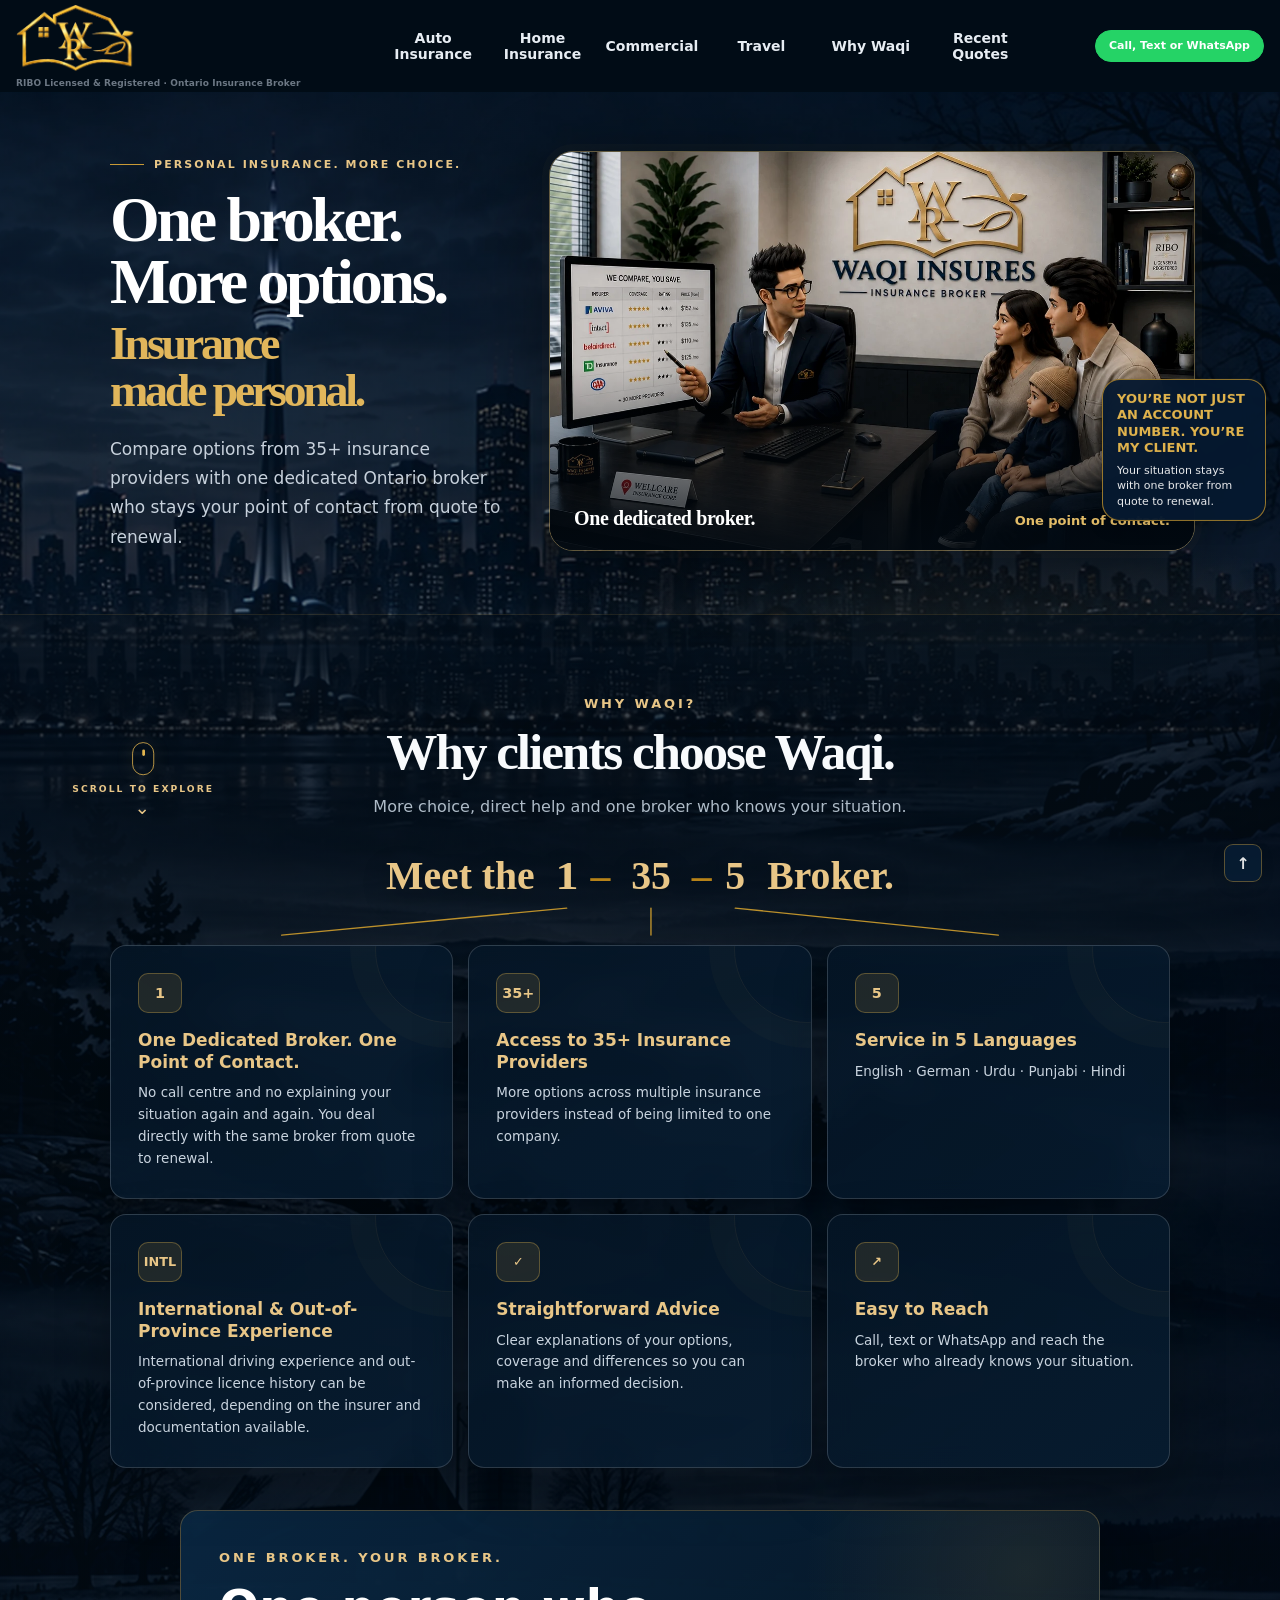
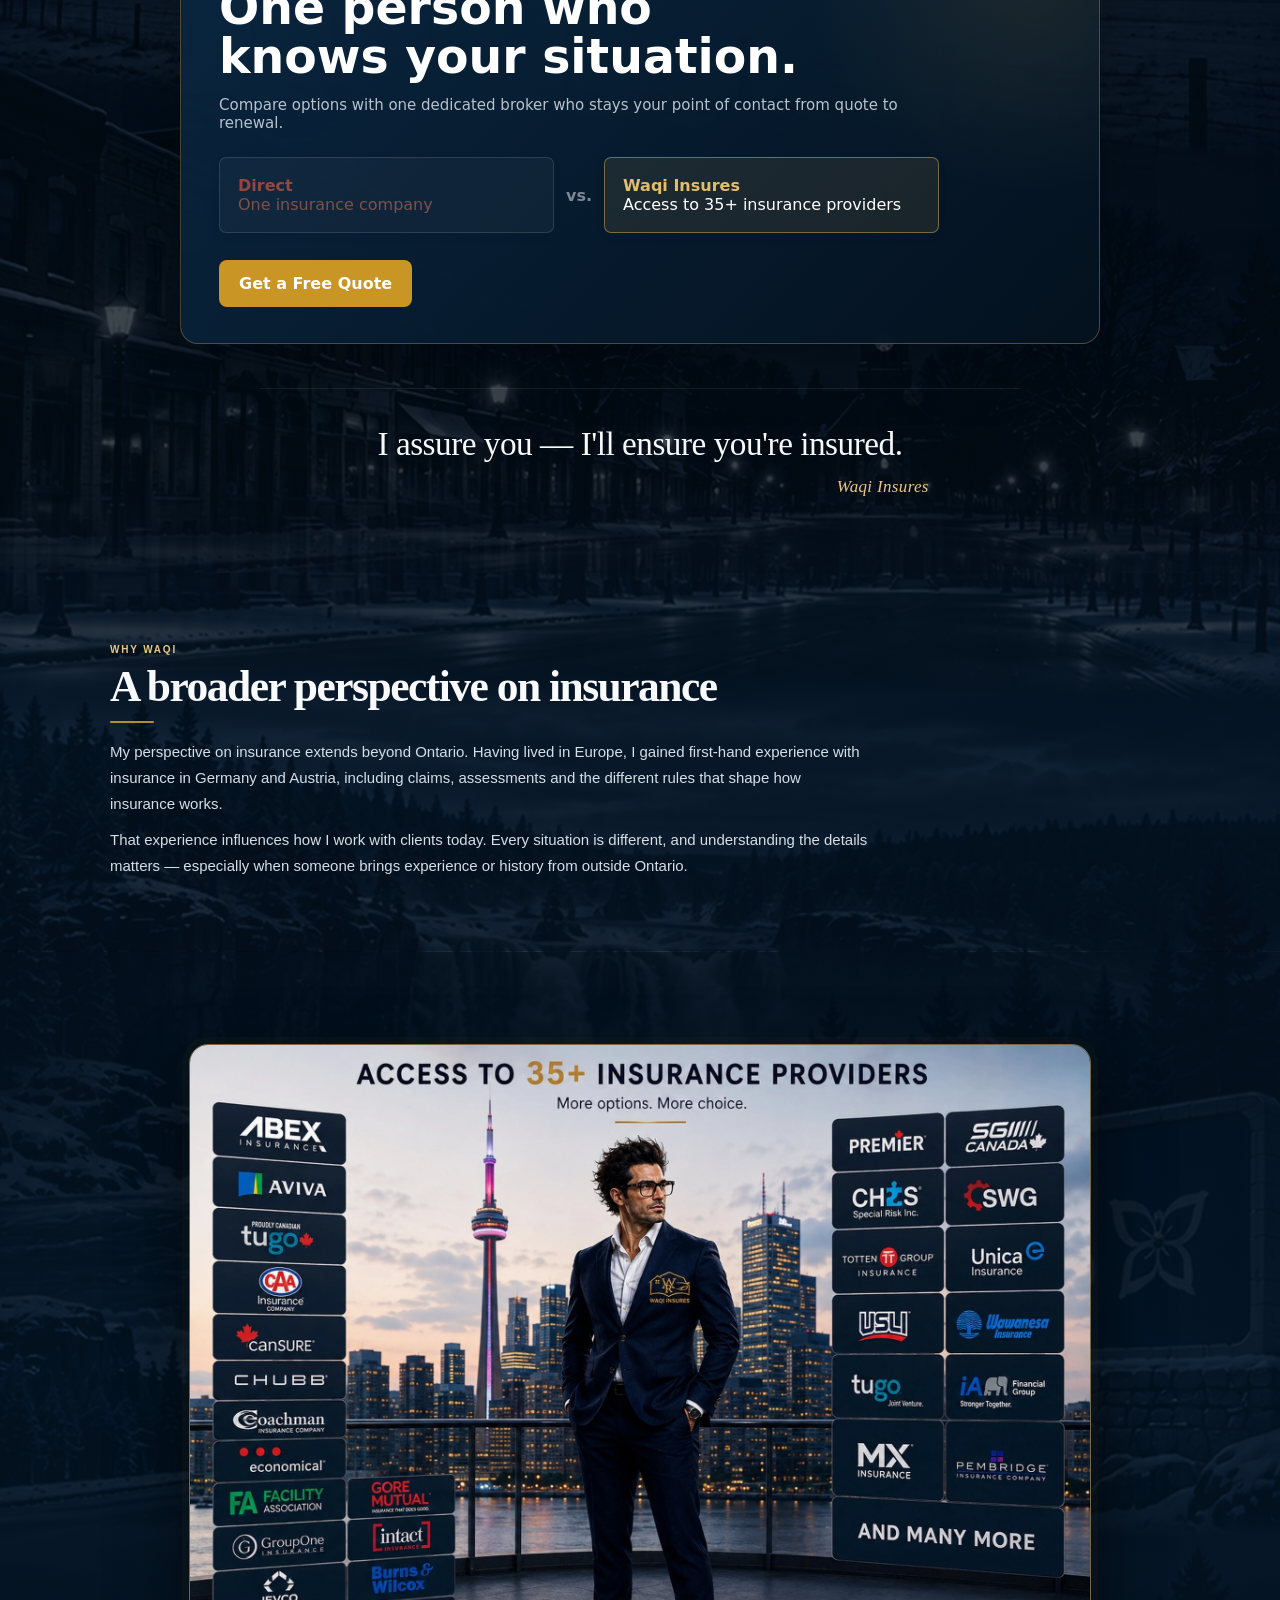
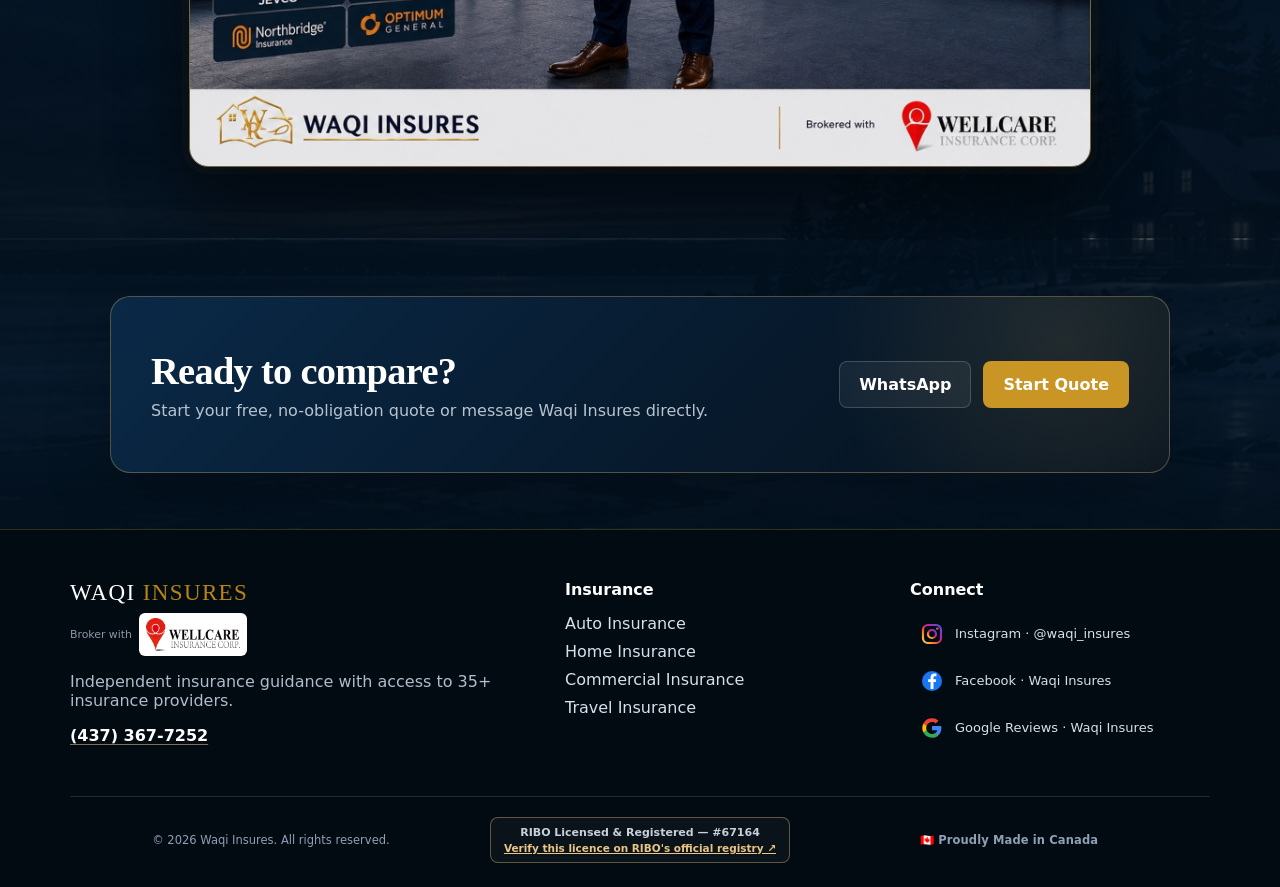
==== commit 46410559: "HP 06.09.2026" ====
--- a/index.html
+++ b/index.html
@@ -1,6 +1,6 @@
 <!DOCTYPE html>
 
-<html lang="en"><head><meta charset="utf-8"/><meta content="width=device-width,initial-scale=1" name="viewport"/><title>Insurance Broker Ontario | Waqi Insures</title><link rel="canonical" href="https://waqi-insures.com/"/><meta name="description" content="Ontario insurance broker for auto, home, commercial and travel insurance. Compare options from 35+ insurance providers with Waqi Insures."/><link href="assets/css/style.css" rel="stylesheet"/><style>
+<html lang="en"><head><meta charset="utf-8"/><meta content="width=device-width,initial-scale=1" name="viewport"/><title>Insurance Broker Ontario | Waqi Insures</title><link rel="canonical" href="https://waqi-insures.com/"/><meta name="description" content="Ontario insurance broker for auto, home, commercial and travel insurance. Compare options from 35+ insurance providers with Waqi Insures."/><link href="assets/css/style.css?v=19.29" rel="stylesheet"/><style>
 .why-insurance-title-navy{
  color:#0D1A2F !important;
  opacity:1 !important;
@@ -36,27 +36,44 @@
   text-shadow:none !important;
 }
 </style>
-<link href="assets/favicon/apple-touch-icon.png" rel="apple-touch-icon" sizes="180x180"/>
-<link rel="icon" type="image/png" sizes="512x512" href="assets/favicon.png">
-<link rel="shortcut icon" href="favicon.ico">
-<script type="application/ld+json">{"@context":"https://schema.org","@type":["InsuranceAgency","Organization"],"name":"Waqi Insures","url":"https://waqi-insures.com/","logo":"https://waqi-insures.com/assets/favicon.png","areaServed":{"@type":"AdministrativeArea","name":"Ontario"},"description":"Ontario insurance broker for auto, home, commercial and travel insurance."}</script></head><body id="top">
+<link href="assets/images/perf-responsive/waqi-gold-symbol-ui.png" rel="apple-touch-icon" sizes="180x180"/>
+<link rel="icon" type="image/png" sizes="512x512" href="assets/images/perf-responsive/waqi-gold-symbol-ui.png">
+<link rel="shortcut icon" href="assets/images/perf-responsive/waqi-gold-symbol-ui.png">
+<script type="application/ld+json">{"@context":"https://schema.org","@type":["InsuranceAgency","Organization"],"name":"Waqi Insures","url":"https://waqi-insures.com/","logo":"https://waqi-insures.com/assets/favicon.png","areaServed":{"@type":"AdministrativeArea","name":"Ontario"},"description":"Ontario insurance broker for auto, home, commercial and travel insurance."}</script><link rel="preload" as="image" href="assets/images/perf-responsive/why-scene-mobile.webp" media="(max-width: 600px)" fetchpriority="high"/><link rel="preload" as="image" href="assets/images/perf-responsive/why-scene-tablet.webp" media="(min-width: 601px) and (max-width: 1100px)" fetchpriority="high"/><link rel="preload" as="image" href="assets/images/perf/why-scene-4k.webp" media="(min-width: 1101px)" fetchpriority="high"/><link rel="preload" as="image" href="assets/images/perf-responsive/consultation-mobile.webp" media="(max-width: 600px)" fetchpriority="high"/><link rel="preload" as="image" href="assets/images/perf-responsive/consultation-desktop.webp" media="(min-width: 601px)" fetchpriority="high"/><link rel="preload" as="image" href="assets/images/perf-responsive/why-partners-mobile.webp" media="(max-width: 600px)" fetchpriority="low"/><link rel="preload" as="image" href="assets/images/perf-responsive/why-partners-tablet.webp" media="(min-width: 601px) and (max-width: 1100px)" fetchpriority="low"/><link rel="preload" as="image" href="assets/images/perf/why-partners-4k.webp" media="(min-width: 1101px)" fetchpriority="low"/></head><body id="top" class="home-premium">
 <header><div class="wrap nav">
-<a class="brand" href="index.html"><img alt="Waqi Insures" class="brand-logo" src="assets/images/waqi-gold-symbol.png"/><span class="header-brand-credential">RIBO Licensed &amp; Registered · Ontario Insurance Broker</span></a>
+<a class="brand" href="index.html"><img alt="Waqi Insures" class="brand-logo" src="assets/images/perf-responsive/waqi-gold-symbol-ui.png" width="512" height="285" decoding="sync" fetchpriority="high"/><span class="header-brand-credential">RIBO Licensed &amp; Registered · Ontario Insurance Broker</span></a>
 <nav class="links"><a href="auto.html">Auto Insurance </a><a href="home.html">Home Insurance </a><a href="commercial.html">Commercial </a><a href="travel.html">Travel </a><a href="#why">Why Waqi</a><a href="recent-quotes.html">Recent Quotes</a></nav>
 <div class="nav-actions"><button aria-controls="headerContactMenu" aria-haspopup="dialog" class="header-contact-trigger" type="button">Call, Text or WhatsApp</button></div><button aria-expanded="false" aria-label="Open navigation" class="mobile-menu-toggle" type="button"><span></span><span></span><span></span></button></div></header>
+<nav class="waqi-mobile-service-nav" aria-label="Insurance services">
+  <a href="auto.html">Auto</a>
+  <a href="home.html">Home</a>
+  <a href="commercial.html">Commercial</a>
+  <a href="travel.html">Travel</a>
+</nav>
+
 <main>
-<section id="insurance"><div class="wrap"><div class="section-head"><h2>Insurance for what matters.</h2><p>Start with the coverage you need. Each section will grow into its own focused quote experience.</p></div><div class="services">
-<a aria-label="Open Auto Insurance" class="service service-card-link" href="auto.html"><div class="icon reference-pixel-icon"><img alt="Auto" decoding="async" draggable="false" loading="lazy" src="assets/icons/auto.png"/></div><h3 class="top-insurance-title-navy">Auto Insurance</h3><p>Personal auto coverage with options from multiple insurers.</p><span class="service-explore">Explore Auto →</span></a>
-<a aria-label="Open Home Insurance" class="service service-card-link" href="home.html"><div class="icon reference-pixel-icon"><img alt="Home" decoding="async" draggable="false" loading="lazy" src="assets/icons/home.png"/></div><h3 class="top-insurance-title-navy">Home Insurance</h3><p>Coverage for homeowners, tenants and the things you value.</p><span class="service-explore">Explore Home →</span></a>
-<a aria-label="Open Commercial" class="service service-card-link" href="commercial.html"><div class="icon reference-pixel-icon"><img alt="Commercial" decoding="async" draggable="false" loading="lazy" src="assets/icons/commercial.png"/></div><h3 class="top-insurance-title-navy">Commercial</h3><p>Practical insurance solutions for businesses and commercial risks.</p><span class="service-explore">Explore Commercial →</span></a>
-<a aria-label="Open Travel Insurance" class="service service-card-link" href="travel.html"><div class="icon reference-pixel-icon"><img alt="Travel" decoding="async" draggable="false" loading="lazy" src="assets/icons/travel.png"/></div><h3 class="top-insurance-title-navy">Travel Insurance</h3><p>Coverage options designed for trips beyond your everyday routine.</p><span class="service-explore">Explore Travel →</span></a>
-</div></div></section>
+<section class="home-premium-hero" aria-labelledby="homeHeroTitle">
+  <div class="wrap home-premium-hero-grid">
+    <div class="home-premium-hero-copy">
+      <span class="home-premium-kicker">PERSONAL INSURANCE. MORE CHOICE.</span>
+      <h1 id="homeHeroTitle">One broker. More options. <span>Insurance made personal.</span></h1>
+      <p>Compare options from 35+ insurance providers with one dedicated Ontario broker who stays your point of contact from quote to renewal.</p>
+    </div>
+    <figure class="home-premium-hero-visual">
+      <img src="assets/images/perf-responsive/consultation-desktop.webp" srcset="assets/images/perf-responsive/consultation-mobile.webp 768w, assets/images/perf-responsive/consultation-desktop.webp 1280w" sizes="(max-width: 600px) 100vw, 50vw" alt="Personal insurance consultation with Waqi Insures" fetchpriority="high"/>
+      <figcaption><strong>One dedicated broker.</strong><span>One point of contact.</span></figcaption>
+    </figure>
+  </div>
+</section>
 <section class="section why-waqi" id="why">
 <div class="container">
 <div class="section-head">
 <span class="eyebrow">WHY WAQI?</span>
-<h2>Insurance made more personal.</h2>
+<h2>Why clients choose Waqi.</h2>
 <p>More choice, direct help and one broker who knows your situation.</p>
+<a class="home-premium-scroll-cue why-section-scroll-cue why-cue-desktop" href="#why-more" aria-label="Continue exploring Why Waqi">
+<span class="home-premium-scroll-mouse" aria-hidden="true"><i></i></span><span>SCROLL TO EXPLORE</span><b aria-hidden="true">⌄</b>
+</a>
 </div><div class="why-135">
 <h3 class="why-135-title">
 <span class="why-prefix">Meet the</span>
@@ -69,6 +86,9 @@
 </span>
 <span class="why-suffix">Broker.</span>
 </h3>
+<a class="home-premium-scroll-cue why-section-scroll-cue why-cue-mobile" href="#why-more" aria-label="Continue exploring Why Waqi">
+<span class="home-premium-scroll-mouse" aria-hidden="true"><i></i></span><span>SCROLL TO EXPLORE</span><b aria-hidden="true">⌄</b>
+</a>
 </div><svg aria-hidden="true" class="why-connectors"></svg>
 <div class="why-grid">
 <article class="why-card why-card-linked" data-rail="one"><div class="why-number-badge">1</div><h3>One Dedicated Broker. One Point of Contact.</h3><p>No call centre and no explaining your situation again and again. You deal directly with the same broker from quote to renewal.</p></article>
@@ -78,10 +98,10 @@
 <article class="why-card"><div class="why-icon">✓</div><h3>Straightforward Advice</h3><p>Clear explanations of your options, coverage and differences so you can make an informed decision.</p></article>
 <article class="why-card"><div class="why-icon">↗</div><h3>Easy to Reach</h3><p>Call, text or WhatsApp and reach the broker who already knows your situation.</p></article>
 </div>
-<div class="why-consultation-feature"><div class="consultation-copy"><span class="eyebrow">ONE BROKER. YOUR BROKER.</span><h2>One person who knows your situation.</h2><p>Compare options with one dedicated broker who stays your point of contact from quote to renewal.</p><div class="broker-compare"><div><strong>Direct</strong><span>One insurance company</span></div><b>vs.</b><div class="featured"><strong>Waqi Insures</strong><span>Access to 35+ insurance providers</span></div></div><a class="btn btn-gold" href="#quote">Get a Free Quote</a></div><figure><img alt="Personal insurance consultation with Waqi Insures" decoding="async" loading="lazy" src="assets/images/waqi-consultation-v85.jpeg"/></figure></div>
+<div class="why-consultation-feature"><div class="consultation-copy"><span class="eyebrow">ONE BROKER. YOUR BROKER.</span><h2>One person who knows your situation.</h2><p>Compare options with one dedicated broker who stays your point of contact from quote to renewal.</p><div class="broker-compare"><div><strong>Direct</strong><span>One insurance company</span></div><b>vs.</b><div class="featured"><strong>Waqi Insures</strong><span>Access to 35+ insurance providers</span></div></div><a class="btn btn-gold" href="#quote">Get a Free Quote</a></div><figure><img alt="Personal insurance consultation with Waqi Insures" loading="eager" fetchpriority="low" src="assets/images/perf-responsive/consultation-desktop.webp" srcset="assets/images/perf-responsive/consultation-mobile.webp 768w, assets/images/perf-responsive/consultation-desktop.webp 1280w" sizes="(max-width: 600px) 100vw, 48vw"/></figure></div>
 <div class="waqi-assurance-signature" aria-label="Waqi Insures personal assurance"><p>I assure you — I'll ensure you're insured.</p><span>Waqi Insures</span></div>
 </div>
-</section><section aria-labelledby="waqiPerspectiveTitle" class="waqi-perspective-section"><div class="wrap waqi-perspective-wrap"><div class="waqi-perspective-eyebrow">WHY WAQI</div><h2 id="waqiPerspectiveTitle">A broader perspective on insurance</h2><p>My perspective on insurance extends beyond Ontario. Having lived in Europe, I gained first-hand experience with insurance in Germany and Austria, including claims, assessments and the different rules that shape how insurance works.</p><p>That experience influences how I work with clients today. Every situation is different, and understanding the details matters — especially when someone brings experience or history from outside Ontario.</p></div></section><section class="partner-showcase-section"><div class="wrap"><figure class="why-partner-showcase why-partner-showcase-bottom"><img alt="Waqi Insures insurance provider partners" decoding="async" loading="lazy" src="assets/images/why-waqi-partners-v85.jpeg"/></figure></div></section>
+</section><section id="why-more" aria-labelledby="waqiPerspectiveTitle" class="waqi-perspective-section"><div class="wrap waqi-perspective-wrap"><div class="waqi-perspective-eyebrow">WHY WAQI</div><h2 id="waqiPerspectiveTitle">A broader perspective on insurance</h2><p>My perspective on insurance extends beyond Ontario. Having lived in Europe, I gained first-hand experience with insurance in Germany and Austria, including claims, assessments and the different rules that shape how insurance works.</p><p>That experience influences how I work with clients today. Every situation is different, and understanding the details matters — especially when someone brings experience or history from outside Ontario.</p></div></section><section class="partner-showcase-section"><div class="wrap"><figure class="why-partner-showcase why-partner-showcase-bottom"><img alt="Waqi Insures insurance provider partners" loading="eager" fetchpriority="low" src="assets/images/perf/why-partners-4k.webp" srcset="assets/images/perf-responsive/why-partners-mobile.webp 1280w, assets/images/perf-responsive/why-partners-tablet.webp 2048w, assets/images/perf/why-partners-4k.webp 3840w" sizes="(max-width: 600px) calc(100vw - 32px), (max-width: 1100px) calc(100vw - 64px), 1180px"/></figure></div></section>
 <section class="quote" id="quote"><div class="wrap"><div class="quote-box"><div><h2>Ready to compare?</h2><p>Start your free, no-obligation quote or message Waqi Insures directly.</p></div><div class="hero-actions"><a class="btn btn-dark" href="https://wa.me/14373677252">WhatsApp</a><a class="btn btn-gold" href="auto-quote.html">Start Quote</a></div></div></div></section>
 </main>
 <footer><div class="wrap"><div class="foot">
--- a/assets/css/style.css
+++ b/assets/css/style.css
@@ -4351,3 +4351,2160 @@
 @media (max-width:900px){
   header .links a:last-child{grid-column:auto!important;}
 }
+
+
+/* V19.15 — phone-only visible service navigation. Desktop/tablet unchanged. */
+.waqi-mobile-service-nav{display:none;}
+@media (max-width:600px){
+  .waqi-mobile-service-nav{
+    display:grid;
+    grid-template-columns:repeat(4,minmax(0,1fr));
+    gap:6px;
+    width:100%;
+    padding:8px 10px 9px;
+    background:#06182a;
+    border-top:1px solid rgba(232,198,135,.10);
+    border-bottom:1px solid rgba(232,198,135,.18);
+    box-shadow:0 8px 20px rgba(0,0,0,.12);
+  }
+  .waqi-mobile-service-nav a{
+    display:flex;
+    align-items:center;
+    justify-content:center;
+    min-width:0;
+    min-height:38px;
+    padding:8px 4px;
+    border:1px solid rgba(232,198,135,.22);
+    border-radius:10px;
+    background:linear-gradient(180deg,#0b2745 0%,#071d34 100%);
+    color:#f5f3ed;
+    font-size:11px;
+    font-weight:750;
+    line-height:1;
+    letter-spacing:.01em;
+    text-align:center;
+    text-decoration:none;
+    white-space:nowrap;
+  }
+  .waqi-mobile-service-nav a:active{
+    color:#E8C687;
+    border-color:rgba(232,198,135,.65);
+    background:#0B2440;
+  }
+}
+
+/* =============================================================
+   V19.16 — HOMEPAGE PREMIUM POLISH
+   Scoped to .home-premium so Auto/Home/Commercial/Travel/Recent Quotes
+   keep their existing layout and functionality.
+   ============================================================= */
+.home-premium{
+  background:#03101c!important;
+}
+.home-premium main{
+  overflow:hidden;
+}
+.home-premium .home-premium-hero{
+  position:relative;
+  padding:58px 0 62px;
+  background:
+    radial-gradient(circle at 82% 16%,rgba(211,174,99,.17),transparent 24%),
+    radial-gradient(circle at 16% 20%,rgba(29,84,126,.22),transparent 30%),
+    linear-gradient(135deg,#020b14 0%,#071c31 58%,#0a2947 100%);
+  border-bottom:1px solid rgba(215,180,105,.18);
+}
+.home-premium .home-premium-hero::after{
+  content:"";
+  position:absolute;
+  inset:auto -10% -130px 40%;
+  height:220px;
+  background:radial-gradient(ellipse,rgba(203,158,63,.09),transparent 68%);
+  pointer-events:none;
+}
+.home-premium .home-premium-hero-grid{
+  position:relative;
+  z-index:1;
+  display:grid;
+  grid-template-columns:minmax(0,.88fr) minmax(440px,1.12fr);
+  gap:58px;
+  align-items:center;
+}
+.home-premium .home-premium-hero-copy{
+  max-width:610px;
+}
+.home-premium .home-premium-kicker{
+  display:inline-flex;
+  align-items:center;
+  gap:10px;
+  color:#e4bd69;
+  font-size:11px;
+  font-weight:850;
+  letter-spacing:.19em;
+  line-height:1.2;
+}
+.home-premium .home-premium-kicker::before{
+  content:"";
+  width:34px;
+  height:1px;
+  background:#c99a36;
+}
+.home-premium .home-premium-hero h1{
+  margin:18px 0 20px;
+  color:#fff!important;
+  font-family:Georgia,"Times New Roman",serif!important;
+  font-size:clamp(47px,5.3vw,76px);
+  line-height:.96;
+  letter-spacing:-.052em;
+  text-wrap:balance;
+}
+.home-premium .home-premium-hero h1 span{
+  color:#e1b65b;
+  -webkit-text-fill-color:#e1b65b;
+}
+.home-premium .home-premium-hero-copy>p{
+  max-width:590px;
+  margin:0;
+  color:#c7d1dc!important;
+  font-size:17px;
+  line-height:1.72;
+}
+.home-premium .home-premium-hero-actions{
+  display:flex;
+  align-items:center;
+  flex-wrap:wrap;
+  gap:18px;
+  margin-top:30px;
+}
+.home-premium .home-premium-hero-actions .btn{
+  min-height:48px;
+  padding:14px 22px!important;
+  border-radius:10px!important;
+  background:linear-gradient(135deg,#e0b75d,#c7902d)!important;
+  color:#07182a!important;
+  box-shadow:0 14px 32px rgba(201,154,54,.19)!important;
+}
+.home-premium .home-premium-whatsapp{
+  position:relative;
+  color:#f4f6f8!important;
+  font-size:14px;
+  font-weight:750;
+  text-decoration:none;
+  padding:10px 0;
+}
+.home-premium .home-premium-whatsapp::after{
+  content:"↗";
+  margin-left:7px;
+  color:#d9ad50;
+}
+.home-premium .home-premium-trust{
+  display:grid;
+  grid-template-columns:repeat(3,minmax(0,1fr));
+  gap:0;
+  margin-top:34px;
+  padding-top:23px;
+  border-top:1px solid rgba(255,255,255,.10);
+}
+.home-premium .home-premium-trust span{
+  min-width:0;
+  padding-right:15px;
+  color:#9facb9;
+  font-size:11px;
+  line-height:1.35;
+}
+.home-premium .home-premium-trust span+span{
+  padding-left:18px;
+  border-left:1px solid rgba(255,255,255,.10);
+}
+.home-premium .home-premium-trust strong{
+  display:block;
+  margin-bottom:3px;
+  color:#f1ca76;
+  font-family:Georgia,"Times New Roman",serif;
+  font-size:17px;
+  line-height:1;
+}
+.home-premium .home-premium-hero-visual{
+  position:relative;
+  margin:0;
+  border:1px solid rgba(218,180,100,.43);
+  border-radius:24px;
+  overflow:hidden;
+  box-shadow:0 30px 90px rgba(0,0,0,.42),0 0 0 7px rgba(211,174,99,.025);
+}
+.home-premium .home-premium-hero-visual::after{
+  content:"";
+  position:absolute;
+  inset:0;
+  background:linear-gradient(180deg,transparent 54%,rgba(2,10,18,.86) 100%);
+  pointer-events:none;
+}
+.home-premium .home-premium-hero-visual img{
+  display:block;
+  width:100%;
+  aspect-ratio:1.52/1;
+  object-fit:cover;
+  object-position:center;
+  filter:saturate(.93) contrast(1.03);
+}
+.home-premium .home-premium-hero-visual figcaption{
+  position:absolute;
+  left:24px;
+  right:24px;
+  bottom:20px;
+  z-index:2;
+  display:flex;
+  align-items:baseline;
+  justify-content:space-between;
+  gap:16px;
+  color:#fff;
+  font-size:13px;
+}
+.home-premium .home-premium-hero-visual figcaption strong{
+  font-family:Georgia,"Times New Roman",serif;
+  font-size:20px;
+  letter-spacing:-.02em;
+}
+.home-premium .home-premium-hero-visual figcaption span{
+  color:#e2bc68;
+  font-weight:750;
+}
+
+/* Why Waqi becomes a deliberate premium editorial section */
+.home-premium #why{
+  padding-top:78px!important;
+  padding-bottom:76px!important;
+  background:
+    radial-gradient(circle at 85% 18%,rgba(20,72,110,.17),transparent 25%),
+    linear-gradient(180deg,#051522 0%,#061a2d 100%)!important;
+}
+.home-premium #why .section-head{
+  max-width:680px;
+  margin-bottom:30px!important;
+}
+.home-premium #why .section-head h2{
+  margin:5px 0 12px;
+  font-size:clamp(35px,4vw,54px);
+  line-height:1.02;
+  letter-spacing:-.04em;
+}
+.home-premium #why .section-head p{
+  color:#aebbc7!important;
+  font-size:16px;
+}
+.home-premium #why .why-135{
+  margin-top:34px!important;
+  margin-bottom:44px!important;
+}
+.home-premium #why .why-135-title{
+  font-size:clamp(29px,3.1vw,45px)!important;
+}
+.home-premium #why .why-number-group{
+  color:#e0b75d!important;
+}
+.home-premium #why .why-grid{
+  gap:15px!important;
+}
+.home-premium #why .why-card{
+  position:relative;
+  min-height:0!important;
+  padding:27px 27px 28px!important;
+  border-radius:16px!important;
+  background:linear-gradient(145deg,rgba(11,38,63,.86),rgba(4,20,34,.92))!important;
+  border:1px solid rgba(213,173,89,.20)!important;
+  box-shadow:0 15px 35px rgba(0,0,0,.15)!important;
+  overflow:hidden;
+}
+.home-premium #why .why-card::after{
+  content:"";
+  position:absolute;
+  right:-70px;
+  top:-70px;
+  width:145px;
+  height:145px;
+  border-radius:50%;
+  border:1px solid rgba(215,180,105,.08);
+  box-shadow:0 0 0 25px rgba(215,180,105,.018);
+  pointer-events:none;
+}
+.home-premium #why .why-card:hover{
+  border-color:rgba(225,183,91,.46)!important;
+  box-shadow:0 18px 44px rgba(0,0,0,.22)!important;
+}
+.home-premium #why .why-card h3{
+  margin:0 0 9px!important;
+  color:#f8fafb!important;
+  font-size:17px!important;
+  line-height:1.28!important;
+}
+.home-premium #why .why-card p{
+  color:#aebac6!important;
+  font-size:13.5px!important;
+  line-height:1.62!important;
+}
+.home-premium #why .why-number-badge,
+.home-premium #why .why-icon{
+  width:44px!important;
+  height:40px!important;
+  border-radius:10px!important;
+  margin-bottom:17px!important;
+  background:rgba(213,173,89,.08)!important;
+  border:1px solid rgba(213,173,89,.35)!important;
+  color:#e2bc68!important;
+  box-shadow:none!important;
+}
+
+/* Reuse the consultation artwork once — in the hero — and let the lower feature
+   become a clean comparison / conversion block instead of repeating the image. */
+.home-premium #why .why-consultation-feature{
+  display:block!important;
+  max-width:920px!important;
+  margin:52px auto 0!important;
+  padding:0!important;
+  background:transparent!important;
+  border:0!important;
+  box-shadow:none!important;
+}
+.home-premium #why .why-consultation-feature figure{
+  display:none!important;
+}
+.home-premium #why .why-consultation-feature .consultation-copy{
+  position:relative;
+  max-width:none!important;
+  padding:36px 38px!important;
+  border:1px solid rgba(217,177,94,.30)!important;
+  border-radius:18px!important;
+  background:
+    radial-gradient(circle at 92% 14%,rgba(218,178,95,.10),transparent 24%),
+    linear-gradient(135deg,rgba(10,40,67,.92),rgba(4,18,31,.96))!important;
+  box-shadow:0 24px 60px rgba(0,0,0,.19)!important;
+}
+.home-premium #why .why-consultation-feature h2{
+  max-width:720px;
+  margin:8px 0 12px!important;
+  font-size:clamp(30px,3.7vw,48px)!important;
+  line-height:1.04!important;
+}
+.home-premium #why .why-consultation-feature .consultation-copy>p{
+  max-width:710px;
+  color:#b6c2cd!important;
+  font-size:15px!important;
+}
+.home-premium #why .broker-compare{
+  max-width:720px;
+  margin:25px 0 27px!important;
+}
+.home-premium #why .broker-compare>div{
+  border-color:rgba(255,255,255,.12)!important;
+  background:rgba(255,255,255,.035)!important;
+  color:#d7dfe7!important;
+}
+.home-premium #why .broker-compare .featured{
+  border-color:rgba(223,181,90,.48)!important;
+  background:rgba(213,173,89,.10)!important;
+  color:#fff!important;
+}
+.home-premium #why .broker-compare strong{
+  color:#fff!important;
+}
+.home-premium #why .broker-compare .featured strong{
+  color:#e4bd69!important;
+}
+.home-premium #why .why-consultation-feature .btn{
+  min-height:46px;
+}
+.home-premium .waqi-assurance-signature{
+  margin-top:48px!important;
+  padding-top:34px;
+  border-top:1px solid rgba(255,255,255,.08);
+}
+.home-premium .waqi-assurance-signature p{
+  color:#f6f7f8!important;
+}
+
+/* Perspective + partner blocks: refined spacing and framing */
+.home-premium .waqi-perspective-section{
+  padding:72px 0!important;
+  background:
+    radial-gradient(circle at 82% 12%,rgba(201,154,54,.10),transparent 28%),
+    linear-gradient(135deg,#071b2f 0%,#0a2945 100%)!important;
+}
+.home-premium .waqi-perspective-wrap{
+  max-width:870px!important;
+}
+.home-premium .partner-showcase-section{
+  padding:68px 0 72px!important;
+  background:linear-gradient(180deg,#051522 0%,#03101c 100%)!important;
+  border-top:1px solid rgba(215,180,105,.10)!important;
+}
+.home-premium .partner-showcase-section:before{
+  color:#d8ae55!important;
+  font-size:10px!important;
+  letter-spacing:.19em!important;
+}
+.home-premium .why-partner-showcase{
+  max-width:900px!important;
+  margin:25px auto 0!important;
+}
+.home-premium .why-partner-showcase img{
+  width:100%;
+  box-shadow:0 28px 75px rgba(0,0,0,.30)!important;
+}
+
+/* Closing CTA: more like a premium conversion panel than a generic white box */
+.home-premium .quote{
+  padding:0 0 78px!important;
+  background:#03101c!important;
+}
+.home-premium .quote-box{
+  position:relative;
+  overflow:hidden;
+  border:1px solid rgba(218,180,100,.35)!important;
+  border-radius:20px!important;
+  padding:36px 40px!important;
+  background:
+    radial-gradient(circle at 90% 25%,rgba(215,180,105,.13),transparent 24%),
+    linear-gradient(135deg,#0a2947 0%,#07192b 62%,#06131f 100%)!important;
+  box-shadow:0 24px 65px rgba(0,0,0,.24)!important;
+}
+.home-premium .quote-box h2{
+  color:#fff!important;
+  font-size:clamp(30px,3vw,42px)!important;
+}
+.home-premium .quote-box p{
+  color:#b7c3cf!important;
+}
+.home-premium .quote-box .btn-dark{
+  background:rgba(255,255,255,.06)!important;
+  border:1px solid rgba(255,255,255,.18)!important;
+}
+
+/* Tablet */
+@media (min-width:601px) and (max-width:1024px){
+  .home-premium .home-premium-hero{
+    padding:46px 0 50px;
+  }
+  .home-premium .home-premium-hero-grid{
+    grid-template-columns:.92fr 1.08fr;
+    gap:30px;
+  }
+  .home-premium .home-premium-hero h1{
+    font-size:clamp(40px,5.8vw,58px);
+  }
+  .home-premium .home-premium-hero-copy>p{
+    font-size:15px;
+    line-height:1.6;
+  }
+  .home-premium .home-premium-trust{
+    grid-template-columns:1fr;
+    gap:7px;
+    padding-top:16px;
+  }
+  .home-premium .home-premium-trust span,
+  .home-premium .home-premium-trust span+span{
+    display:flex;
+    align-items:baseline;
+    gap:7px;
+    padding:0;
+    border:0;
+  }
+  .home-premium .home-premium-trust strong{
+    display:inline;
+  }
+  .home-premium #why .why-grid{
+    grid-template-columns:repeat(2,minmax(0,1fr))!important;
+  }
+}
+
+/* Phone */
+@media (max-width:600px){
+  .home-premium .home-premium-hero{
+    padding:38px 0 34px;
+  }
+  .home-premium .home-premium-hero-grid{
+    display:flex;
+    flex-direction:column;
+    gap:28px;
+  }
+  .home-premium .home-premium-hero-copy{
+    max-width:none;
+  }
+  .home-premium .home-premium-kicker{
+    font-size:9px;
+    letter-spacing:.15em;
+  }
+  .home-premium .home-premium-kicker::before{
+    width:24px;
+  }
+  .home-premium .home-premium-hero h1{
+    margin:14px 0 15px;
+    font-size:clamp(39px,11vw,49px)!important;
+    line-height:.97!important;
+  }
+  .home-premium .home-premium-hero-copy>p{
+    font-size:14px;
+    line-height:1.58;
+  }
+  .home-premium .home-premium-hero-actions{
+    margin-top:23px;
+    gap:12px 16px;
+  }
+  .home-premium .home-premium-hero-actions .btn{
+    min-height:44px;
+    padding:12px 17px!important;
+  }
+  .home-premium .home-premium-whatsapp{
+    font-size:12px;
+  }
+  .home-premium .home-premium-trust{
+    grid-template-columns:repeat(3,minmax(0,1fr));
+    gap:0;
+    margin-top:25px;
+    padding-top:18px;
+  }
+  .home-premium .home-premium-trust span,
+  .home-premium .home-premium-trust span+span{
+    display:block;
+    padding:0 8px;
+    border-left:1px solid rgba(255,255,255,.09);
+    font-size:9px;
+  }
+  .home-premium .home-premium-trust span:first-child{
+    padding-left:0;
+    border-left:0;
+  }
+  .home-premium .home-premium-trust strong{
+    display:block;
+    font-size:14px;
+  }
+  .home-premium .home-premium-hero-visual{
+    width:100%;
+    border-radius:17px;
+  }
+  .home-premium .home-premium-hero-visual img{
+    aspect-ratio:1.34/1;
+    object-position:55% center;
+  }
+  .home-premium .home-premium-hero-visual figcaption{
+    left:16px;
+    right:16px;
+    bottom:14px;
+    display:block;
+  }
+  .home-premium .home-premium-hero-visual figcaption strong{
+    display:block;
+    font-size:17px;
+  }
+  .home-premium .home-premium-hero-visual figcaption span{
+    display:block;
+    margin-top:2px;
+    font-size:11px;
+  }
+  .home-premium #why{
+    padding-top:52px!important;
+    padding-bottom:54px!important;
+  }
+  .home-premium #why .section-head{
+    margin-bottom:22px!important;
+  }
+  .home-premium #why .section-head h2{
+    font-size:34px!important;
+  }
+  .home-premium #why .section-head p{
+    font-size:13px!important;
+  }
+  .home-premium #why .why-135{
+    margin:24px auto 29px!important;
+  }
+  .home-premium #why .why-135-title{
+    font-size:27px!important;
+  }
+  .home-premium #why .why-grid{
+    grid-template-columns:1fr!important;
+    gap:10px!important;
+  }
+  .home-premium #why .why-card{
+    padding:19px!important;
+    border-radius:13px!important;
+  }
+  .home-premium #why .why-card h3{
+    font-size:15px!important;
+  }
+  .home-premium #why .why-card p{
+    font-size:12px!important;
+    line-height:1.55!important;
+  }
+  .home-premium #why .why-number-badge,
+  .home-premium #why .why-icon{
+    width:38px!important;
+    height:36px!important;
+    margin-bottom:13px!important;
+  }
+  .home-premium #why .why-consultation-feature{
+    margin-top:32px!important;
+  }
+  .home-premium #why .why-consultation-feature .consultation-copy{
+    padding:24px 19px!important;
+    border-radius:14px!important;
+  }
+  .home-premium #why .why-consultation-feature h2{
+    font-size:30px!important;
+  }
+  .home-premium #why .broker-compare{
+    grid-template-columns:1fr!important;
+    gap:8px!important;
+  }
+  .home-premium #why .broker-compare>b{
+    display:none!important;
+  }
+  .home-premium .waqi-assurance-signature{
+    margin-top:34px!important;
+    padding-top:27px;
+  }
+  .home-premium .waqi-perspective-section{
+    padding:49px 0!important;
+  }
+  .home-premium .partner-showcase-section{
+    padding:46px 0 50px!important;
+  }
+  .home-premium .quote{
+    padding:0 0 50px!important;
+  }
+  .home-premium .quote-box{
+    padding:26px 20px!important;
+    border-radius:15px!important;
+  }
+}
+
+
+/* =========================================================
+   V19.17 — PREMIUM ONTARIO ATMOSPHERE
+   Main public tabs only. Full-bleed image/comic sections are untouched.
+   ========================================================= */
+
+/* Homepage hero: no duplicate CTAs/stats; clear scroll affordance */
+.home-premium .home-premium-hero-copy{
+  position:relative;
+}
+.home-premium .home-premium-scroll-cue{
+  display:inline-flex;
+  flex-direction:column;
+  align-items:center;
+  gap:7px;
+  margin-top:31px;
+  color:rgba(237,242,247,.74);
+  text-decoration:none;
+  font-size:10px;
+  font-weight:800;
+  letter-spacing:.22em;
+  transition:color .2s ease,transform .2s ease;
+}
+.home-premium .home-premium-scroll-cue:hover{
+  color:#e1b44f;
+  transform:translateY(2px);
+}
+.home-premium .home-premium-scroll-mouse{
+  width:24px;
+  height:36px;
+  border:1.5px solid rgba(225,180,79,.88);
+  border-radius:15px;
+  display:grid;
+  place-items:start center;
+  padding-top:7px;
+  box-shadow:0 0 22px rgba(225,180,79,.08);
+}
+.home-premium .home-premium-scroll-mouse i{
+  width:3px;
+  height:7px;
+  border-radius:3px;
+  background:#e1b44f;
+  animation:waqiScrollDot 1.6s ease-in-out infinite;
+}
+.home-premium .home-premium-scroll-cue b{
+  color:#e1b44f;
+  font-size:20px;
+  font-weight:400;
+  line-height:.65;
+  animation:waqiScrollArrow 1.6s ease-in-out infinite;
+}
+@keyframes waqiScrollDot{
+  0%,100%{transform:translateY(0);opacity:.45}
+  50%{transform:translateY(10px);opacity:1}
+}
+@keyframes waqiScrollArrow{
+  0%,100%{transform:translateY(0);opacity:.55}
+  50%{transform:translateY(4px);opacity:1}
+}
+
+/* Base scenic treatment: a very dark Ontario image living BEHIND navy content,
+   never replacing the existing dedicated image sections. */
+.home-premium #why,
+.home-premium .waqi-perspective-section,
+.home-premium .partner-showcase-section,
+.home-premium .quote,
+.page-auto .auto-coverage,
+.page-auto .auto-rate,
+.page-auto .recent-quotes-cta,
+.page-auto .auto-faq,
+.page-home .band,
+.page-home .quote,
+.page-home .auto-faq,
+.page-commercial .refresh-dark,
+.page-commercial .quote,
+.page-commercial .auto-faq,
+.page-travel .quote,
+.page-travel .auto-faq,
+.page-recent-quotes .rq-factors,
+.page-recent-quotes .rq-final-cta{
+  position:relative;
+  isolation:isolate;
+  overflow:hidden;
+}
+
+.home-premium #why::before,
+.home-premium .waqi-perspective-section::before,
+.home-premium .partner-showcase-section::before,
+.home-premium .quote::before,
+.page-auto .auto-coverage::before,
+.page-auto .auto-rate::before,
+.page-auto .recent-quotes-cta::before,
+.page-auto .auto-faq::before,
+.page-home .band::before,
+.page-home .quote::before,
+.page-home .auto-faq::before,
+.page-commercial .refresh-dark::before,
+.page-commercial .quote::before,
+.page-commercial .auto-faq::before,
+.page-travel .quote::before,
+.page-travel .auto-faq::before,
+.page-recent-quotes .rq-factors::before,
+.page-recent-quotes .rq-final-cta::before{
+  content:"";
+  position:absolute;
+  inset:0;
+  z-index:-2;
+  pointer-events:none;
+  background-repeat:no-repeat;
+  background-size:cover;
+  background-position:center;
+  opacity:.105;
+  filter:saturate(.68) contrast(1.08) brightness(.55);
+  transform:scale(1.025);
+}
+
+/* Deep navy veil keeps text/cards dominant and gives the image a watermark feel. */
+.home-premium #why::after,
+.home-premium .waqi-perspective-section::after,
+.home-premium .partner-showcase-section::after,
+.home-premium .quote::after,
+.page-auto .auto-coverage::after,
+.page-auto .auto-rate::after,
+.page-auto .recent-quotes-cta::after,
+.page-auto .auto-faq::after,
+.page-home .band::after,
+.page-home .quote::after,
+.page-home .auto-faq::after,
+.page-commercial .refresh-dark::after,
+.page-commercial .quote::after,
+.page-commercial .auto-faq::after,
+.page-travel .quote::after,
+.page-travel .auto-faq::after,
+.page-recent-quotes .rq-factors::after,
+.page-recent-quotes .rq-final-cta::after{
+  content:"";
+  position:absolute;
+  inset:0;
+  z-index:-1;
+  pointer-events:none;
+  background:
+    radial-gradient(70% 55% at 50% 100%, rgba(10,40,64,.20), transparent 76%),
+    linear-gradient(180deg,rgba(2,18,30,.90) 0%,rgba(2,18,30,.78) 44%,rgba(2,18,30,.94) 100%);
+}
+
+/* Page-specific Ontario imagery from existing approved page assets. */
+.home-premium #why::before,
+.home-premium .waqi-perspective-section::before,
+.home-premium .partner-showcase-section::before,
+.home-premium .quote::before,
+.page-recent-quotes .rq-factors::before,
+.page-recent-quotes .rq-final-cta::before{
+  background-image:url('../images/auto-final-8k.jpg');
+  background-position:20% 38%;
+}
+.page-auto .auto-coverage::before,
+.page-auto .auto-rate::before,
+.page-auto .recent-quotes-cta::before,
+.page-auto .auto-faq::before{
+  background-image:url('../images/auto-final-8k.jpg');
+  background-position:15% 40%;
+}
+.page-home .band::before,
+.page-home .quote::before,
+.page-home .auto-faq::before{
+  background-image:url('../images/home-final-8k.png');
+  background-position:center 52%;
+}
+.page-commercial .refresh-dark::before,
+.page-commercial .quote::before,
+.page-commercial .auto-faq::before{
+  background-image:url('../images/commercial-final-8k.jpg');
+  background-position:center 48%;
+}
+.page-travel .quote::before,
+.page-travel .auto-faq::before{
+  background-image:url('../images/travel-final-8k.jpg');
+  background-position:center 50%;
+}
+
+/* A little more depth on dark content surfaces without changing their content. */
+.home-premium #why .why-card,
+.home-premium #why .consultation-copy,
+.page-auto .auto-coverage .coverage-card,
+.page-home .band .card,
+.page-commercial .refresh-dark .card{
+  backdrop-filter:blur(1.5px);
+  -webkit-backdrop-filter:blur(1.5px);
+}
+
+@media (max-width: 600px){
+  .home-premium .home-premium-scroll-cue{
+    margin-top:23px;
+    font-size:8px;
+    letter-spacing:.19em;
+  }
+  .home-premium .home-premium-scroll-mouse{
+    width:22px;
+    height:33px;
+  }
+  .home-premium #why::before,
+  .home-premium .waqi-perspective-section::before,
+  .home-premium .partner-showcase-section::before,
+  .home-premium .quote::before,
+  .page-auto .auto-coverage::before,
+  .page-auto .auto-rate::before,
+  .page-auto .recent-quotes-cta::before,
+  .page-auto .auto-faq::before,
+  .page-home .band::before,
+  .page-home .quote::before,
+  .page-home .auto-faq::before,
+  .page-commercial .refresh-dark::before,
+  .page-commercial .quote::before,
+  .page-commercial .auto-faq::before,
+  .page-travel .quote::before,
+  .page-travel .auto-faq::before,
+  .page-recent-quotes .rq-factors::before,
+  .page-recent-quotes .rq-final-cta::before{
+    opacity:.085;
+    background-position:center;
+  }
+}
+
+@media (prefers-reduced-motion: reduce){
+  .home-premium .home-premium-scroll-mouse i,
+  .home-premium .home-premium-scroll-cue b{animation:none}
+}
+
+/* =========================================================
+   V19.20 — Premium motion polish (visual only)
+   Scroll reveals + restrained interaction. No layout/content changes.
+   ========================================================= */
+@media (prefers-reduced-motion: no-preference){
+  body.waqi-motion-ready .waqi-reveal{
+    opacity:0;
+    transform:translate3d(0,24px,0) !important;
+    filter:blur(2px);
+    transition:opacity .72s cubic-bezier(.22,.7,.2,1),
+               transform .72s cubic-bezier(.22,.7,.2,1),
+               filter .72s ease !important;
+    will-change:opacity,transform,filter;
+  }
+  body.waqi-motion-ready .waqi-reveal.waqi-reveal-soft{
+    transform:translate3d(0,16px,0) !important;
+  }
+  body.waqi-motion-ready .waqi-reveal.is-visible{
+    opacity:1;
+    transform:translate3d(0,0,0) !important;
+    filter:blur(0);
+  }
+  body.waqi-motion-ready .waqi-reveal-card{
+    opacity:0;
+    transform:translate3d(0,18px,0) scale(.992) !important;
+    transition:opacity .62s cubic-bezier(.22,.7,.2,1),
+               transform .62s cubic-bezier(.22,.7,.2,1),
+               box-shadow .22s ease,
+               border-color .22s ease !important;
+    will-change:opacity,transform;
+  }
+  body.waqi-motion-ready .waqi-reveal-card.is-visible{
+    opacity:1;
+    transform:translate3d(0,0,0) scale(1) !important;
+  }
+
+  /* Hero entrance: subtle and immediate, not a splash-screen effect. */
+  body.waqi-motion-ready .waqi-hero-enter{
+    animation:waqiHeroEnter .72s cubic-bezier(.22,.7,.2,1) both;
+  }
+  body.waqi-motion-ready .waqi-hero-enter.waqi-hero-enter-media{
+    animation-delay:.10s;
+  }
+  @keyframes waqiHeroEnter{
+    from{opacity:0;transform:translate3d(0,16px,0)}
+    to{opacity:1;transform:translate3d(0,0,0)}
+  }
+
+  /* Premium hover lift is desktop/pointer-only; touch layout never shifts. */
+  @media (hover:hover) and (pointer:fine) and (min-width:901px){
+    .why-card,
+    .coverage-grid>article,
+    .faq-grid>details,
+    .business-type,
+    .rq-card,
+    .why-consultation-feature,
+    .recent-quotes-cta-inner{
+      transition:transform .24s cubic-bezier(.22,.7,.2,1),
+                 box-shadow .24s ease,
+                 border-color .24s ease !important;
+    }
+    .why-card:hover,
+    .coverage-grid>article:hover,
+    .business-type:hover{
+      transform:translate3d(0,-4px,0) !important;
+    }
+    .faq-grid>details:hover{
+      transform:translate3d(0,-2px,0) !important;
+    }
+  }
+}
+
+/* Motion must never become a usability dependency. */
+@media (prefers-reduced-motion: reduce){
+  .waqi-reveal,.waqi-reveal-card,.waqi-hero-enter{
+    opacity:1!important;
+    transform:none!important;
+    filter:none!important;
+    animation:none!important;
+    transition:none!important;
+  }
+}
+
+/* =========================================================
+   V19.21 — CINEMATIC ONTARIO / PREMIUM DEPTH
+   Visual layer only. Existing content, forms and page logic untouched.
+   ========================================================= */
+:root{--waqi-scene-opacity:.52;--waqi-scene-veil:.62}
+
+/* Quote-tool favicon source is now used directly in page heads. */
+
+/* Background image layer MUST sit above section paint and below content. */
+.home-premium #why,
+.home-premium .waqi-perspective-section,
+.home-premium .partner-showcase-section,
+.home-premium .quote,
+.page-auto .auto-coverage,
+.page-auto .auto-rate,
+.page-auto .recent-quotes-cta,
+.page-auto .auto-faq,
+.page-home .band,
+.page-home .quote,
+.page-home .auto-faq,
+.page-commercial .refresh-dark,
+.page-commercial .quote,
+.page-commercial .auto-faq,
+.page-travel .quote,
+.page-travel .auto-faq{background:#06192c!important;color:#fff!important}
+
+.home-premium #why::before,.home-premium .waqi-perspective-section::before,.home-premium .partner-showcase-section::before,.home-premium .quote::before,
+.page-auto .auto-coverage::before,.page-auto .auto-rate::before,.page-auto .recent-quotes-cta::before,.page-auto .auto-faq::before,
+.page-home .band::before,.page-home .quote::before,.page-home .auto-faq::before,
+.page-commercial .refresh-dark::before,.page-commercial .quote::before,.page-commercial .auto-faq::before,
+.page-travel .quote::before,.page-travel .auto-faq::before{
+  z-index:0!important;opacity:var(--waqi-scene-opacity)!important;filter:saturate(.72) contrast(1.06) brightness(.58)!important;transform:scale(1.03);background-size:cover!important;background-repeat:no-repeat!important;
+}
+.home-premium #why::after,.home-premium .waqi-perspective-section::after,.home-premium .partner-showcase-section::after,.home-premium .quote::after,
+.page-auto .auto-coverage::after,.page-auto .auto-rate::after,.page-auto .recent-quotes-cta::after,.page-auto .auto-faq::after,
+.page-home .band::after,.page-home .quote::after,.page-home .auto-faq::after,
+.page-commercial .refresh-dark::after,.page-commercial .quote::after,.page-commercial .auto-faq::after,
+.page-travel .quote::after,.page-travel .auto-faq::after{
+  z-index:1!important;background:linear-gradient(180deg,rgba(3,17,31,.84),rgba(4,24,43,.60) 48%,rgba(3,17,31,.90))!important;
+}
+.home-premium #why > *,.home-premium .waqi-perspective-section > *,.home-premium .partner-showcase-section > *,.home-premium .quote > *,
+.page-auto .auto-coverage > *,.page-auto .auto-rate > *,.page-auto .recent-quotes-cta > *,.page-auto .auto-faq > *,
+.page-home .band > *,.page-home .quote > *,.page-home .auto-faq > *,
+.page-commercial .refresh-dark > *,.page-commercial .quote > *,.page-commercial .auto-faq > *,
+.page-travel .quote > *,.page-travel .auto-faq > *{position:relative;z-index:2}
+
+/* Each tab uses the approved Ontario visual language, segmented by section position. */
+.home-premium #why::before,.home-premium .waqi-perspective-section::before,.home-premium .partner-showcase-section::before,.home-premium .quote::before{background-image:url('../images/ontario-scenes/why-ontario.webp')!important}
+.home-premium #why::before{background-position:center 8%!important}.home-premium .waqi-perspective-section::before{background-position:center 45%!important}.home-premium .partner-showcase-section::before{background-position:center 72%!important}.home-premium .quote::before{background-position:center 96%!important}
+.page-auto .auto-coverage::before,.page-auto .auto-rate::before,.page-auto .recent-quotes-cta::before,.page-auto .auto-faq::before{background-image:url('../images/ontario-scenes/auto-ontario.webp')!important}
+.page-auto .auto-coverage::before{background-position:center 16%!important}.page-auto .auto-rate::before{background-position:center 44%!important}.page-auto .recent-quotes-cta::before{background-position:center 68%!important}.page-auto .auto-faq::before{background-position:center 92%!important}
+.page-home .band::before,.page-home .quote::before,.page-home .auto-faq::before{background-image:url('../images/ontario-scenes/home-ontario.webp')!important}
+.page-home .band::before{background-position:center 28%!important}.page-home .quote::before{background-position:center 62%!important}.page-home .auto-faq::before{background-position:center 90%!important}
+.page-commercial .refresh-dark::before,.page-commercial .quote::before,.page-commercial .auto-faq::before{background-image:url('../images/ontario-scenes/commercial-ontario.webp')!important}
+.page-commercial .refresh-dark::before{background-position:center 28%!important}.page-commercial .quote::before{background-position:center 61%!important}.page-commercial .auto-faq::before{background-position:center 90%!important}
+.page-travel .quote::before,.page-travel .auto-faq::before{background-image:url('../images/ontario-scenes/travel-ontario.webp')!important}
+.page-travel .quote::before{background-position:center 42%!important}.page-travel .auto-faq::before{background-position:center 82%!important}
+
+/* Typography on cinematic sections */
+.home-premium #why h2,.home-premium #why h3,.home-premium .waqi-perspective-section h2,.home-premium .partner-showcase-section h2,
+.page-auto .auto-coverage h2,.page-auto .auto-rate h2,.page-auto .auto-faq h2,
+.page-home .band h2,.page-home .auto-faq h2,.page-commercial .refresh-dark h2,.page-commercial .auto-faq h2,.page-travel .auto-faq h2{color:#fff!important}
+.home-premium #why p,.home-premium .waqi-perspective-section p,.page-auto .auto-coverage .auto-section-head p,.page-auto .auto-rate p,.page-auto .auto-faq .auto-section-head p,
+.page-home .band p,.page-home .auto-faq .auto-section-head p,.page-commercial .refresh-dark p,.page-commercial .auto-faq .auto-section-head p,.page-travel .auto-faq .auto-section-head p{color:#d6e0ea!important}
+
+/* Glass surfaces: crisp enough for readability, transparent enough to reveal the scene. */
+.home-premium #why .why-card,
+.page-auto .coverage-grid article,
+.page-auto .rate-list div,
+.page-auto .faq-grid details,
+.page-home .band .card,.page-home .faq-grid details,
+.page-commercial .refresh-card,.page-commercial .faq-grid details,
+.page-travel .faq-grid details{
+  background:linear-gradient(145deg,rgba(255,255,255,.94),rgba(247,249,252,.86))!important;
+  border:1px solid rgba(255,255,255,.35)!important;
+  box-shadow:0 18px 50px rgba(0,0,0,.14)!important;
+  backdrop-filter:blur(12px);-webkit-backdrop-filter:blur(12px);
+}
+.page-auto .rate-list div{border-bottom:1px solid rgba(255,255,255,.18)!important;background:rgba(255,255,255,.08)!important;box-shadow:none!important;backdrop-filter:blur(8px)}
+.page-auto .rate-list b{color:#fff!important}.page-auto .rate-list span{color:#d8e1eb!important}
+
+/* Premium section edges: prevents hard box-to-box transitions on long pages. */
+.home-premium #why,.home-premium .waqi-perspective-section,.home-premium .partner-showcase-section,.home-premium .quote,
+.page-auto .auto-coverage,.page-auto .auto-rate,.page-auto .recent-quotes-cta,.page-auto .auto-faq,
+.page-home .band,.page-home .quote,.page-home .auto-faq,
+.page-commercial .refresh-dark,.page-commercial .quote,.page-commercial .auto-faq,.page-travel .quote,.page-travel .auto-faq{
+  border-top:1px solid rgba(255,255,255,.08);border-bottom:1px solid rgba(0,0,0,.12)
+}
+
+/* CTA panels feel suspended rather than pasted on. */
+.quote-box,.recent-quotes-cta-inner{background:rgba(5,27,49,.76)!important;border:1px solid rgba(224,178,79,.30)!important;box-shadow:0 22px 70px rgba(0,0,0,.24)!important;backdrop-filter:blur(14px);-webkit-backdrop-filter:blur(14px)}
+
+/* Right-edge scroll progress: tiny, premium and non-interactive. */
+.waqi-scroll-progress{position:fixed;right:0;top:0;width:3px;height:0;z-index:30000;background:linear-gradient(180deg,#d6aa4b,#f0cf82);box-shadow:0 0 14px rgba(214,170,75,.35);pointer-events:none;transition:height .08s linear}
+
+/* Image/section reveal feels more cinematic than a generic fade. */
+@media (prefers-reduced-motion:no-preference){
+  .waqi-cinematic-enter{clip-path:inset(0 0 12% 0 round 10px);filter:blur(5px);transform:translateY(26px) scale(.985);opacity:0;transition:clip-path .85s cubic-bezier(.2,.8,.2,1),filter .75s ease,transform .85s cubic-bezier(.2,.8,.2,1),opacity .55s ease}
+  .waqi-cinematic-enter.is-visible{clip-path:inset(0 0 0 0 round 0);filter:blur(0);transform:none;opacity:1}
+  @media(min-width:901px){
+    .home-premium #why::before,.home-premium .waqi-perspective-section::before,.page-auto .auto-coverage::before,.page-auto .auto-rate::before,.page-home .band::before,.page-commercial .refresh-dark::before,.page-travel .quote::before{background-attachment:fixed!important}
+  }
+}
+@media(max-width:900px){:root{--waqi-scene-opacity:.46}.waqi-scroll-progress{width:2px}.home-premium #why::before,.home-premium .waqi-perspective-section::before,.home-premium .partner-showcase-section::before,.home-premium .quote::before,.page-auto .auto-coverage::before,.page-auto .auto-rate::before,.page-auto .recent-quotes-cta::before,.page-auto .auto-faq::before,.page-home .band::before,.page-home .quote::before,.page-home .auto-faq::before,.page-commercial .refresh-dark::before,.page-commercial .quote::before,.page-commercial .auto-faq::before,.page-travel .quote::before,.page-travel .auto-faq::before{background-attachment:scroll!important}}
+@media(max-width:600px){:root{--waqi-scene-opacity:.40}.quote-box,.recent-quotes-cta-inner{backdrop-filter:blur(9px);-webkit-backdrop-filter:blur(9px)}}
+
+/* =========================================================
+   V19.22 — VISUAL CORRECTION PASS
+   Fixes: naked blue stretches, unreadable cards, All Perils icon,
+   and Why Waqi bottom CTA spacing. No content/form/logic changes.
+   ========================================================= */
+:root{
+  --waqi-scene-visible:.64;
+  --waqi-glass-dark:rgba(5,22,39,.82);
+  --waqi-glass-dark-2:rgba(8,31,53,.74);
+  --waqi-glass-border:rgba(255,255,255,.16);
+  --waqi-card-text:#f7f9fb;
+  --waqi-card-muted:#c9d4df;
+}
+
+/* ---------- 1) Continue the Ontario image language through previously bare sections ---------- */
+.page-auto #auto-path,
+.page-auto .story-section,
+.page-home #home-types,
+.page-home .story-section,
+.page-home #home-rebuild,
+.page-commercial #business-types,
+.page-commercial .story-section,
+.page-commercial #contractor-example,
+.page-travel main > section:not(.waqi-fullbleed-hero):not(.quote),
+.home-premium #why,
+.home-premium .waqi-perspective-section,
+.home-premium .partner-showcase-section{
+  position:relative;
+  isolation:isolate;
+  overflow:hidden;
+  background:#06192c!important;
+}
+
+.page-auto #auto-path::before,
+.page-auto .story-section::before,
+.page-home #home-types::before,
+.page-home .story-section::before,
+.page-home #home-rebuild::before,
+.page-commercial #business-types::before,
+.page-commercial .story-section::before,
+.page-commercial #contractor-example::before,
+.page-travel main > section:not(.waqi-fullbleed-hero):not(.quote)::before{
+  content:"";
+  position:absolute;
+  inset:0;
+  z-index:0;
+  pointer-events:none;
+  background-repeat:no-repeat;
+  background-size:cover;
+  opacity:var(--waqi-scene-visible);
+  filter:saturate(.72) contrast(1.08) brightness(.58);
+  transform:scale(1.025);
+}
+.page-auto #auto-path::after,
+.page-auto .story-section::after,
+.page-home #home-types::after,
+.page-home .story-section::after,
+.page-home #home-rebuild::after,
+.page-commercial #business-types::after,
+.page-commercial .story-section::after,
+.page-commercial #contractor-example::after,
+.page-travel main > section:not(.waqi-fullbleed-hero):not(.quote)::after{
+  content:"";
+  position:absolute;
+  inset:0;
+  z-index:1;
+  pointer-events:none;
+  background:linear-gradient(180deg,rgba(3,16,29,.72),rgba(4,24,42,.50) 46%,rgba(3,16,29,.78));
+}
+.page-auto #auto-path > *,
+.page-auto .story-section > *,
+.page-home #home-types > *,
+.page-home .story-section > *,
+.page-home #home-rebuild > *,
+.page-commercial #business-types > *,
+.page-commercial .story-section > *,
+.page-commercial #contractor-example > *,
+.page-travel main > section:not(.waqi-fullbleed-hero):not(.quote) > *{
+  position:relative;
+  z-index:2;
+}
+
+/* Page-specific scene positions: deliberate scene changes rather than repeated center crops. */
+.page-auto #auto-path::before{background-image:url('../images/ontario-scenes/auto-ontario.webp');background-position:center 4%}
+.page-auto .story-section::before{background-image:url('../images/ontario-scenes/auto-ontario.webp');background-position:center 28%}
+.page-home #home-types::before{background-image:url('../images/ontario-scenes/home-ontario.webp');background-position:center 7%}
+.page-home .story-section::before{background-image:url('../images/ontario-scenes/home-ontario.webp');background-position:center 35%}
+.page-home #home-rebuild::before{background-image:url('../images/ontario-scenes/home-ontario.webp');background-position:center 75%}
+.page-commercial #business-types::before{background-image:url('../images/ontario-scenes/commercial-ontario.webp');background-position:center 8%}
+.page-commercial .story-section::before{background-image:url('../images/ontario-scenes/commercial-ontario.webp');background-position:center 38%}
+.page-commercial #contractor-example::before{background-image:url('../images/ontario-scenes/commercial-ontario.webp');background-position:center 75%}
+.page-travel main > section:not(.waqi-fullbleed-hero):not(.quote):first-of-type::before{background-image:url('../images/ontario-scenes/travel-ontario.webp');background-position:center 10%}
+.page-travel .story-section::before{background-image:url('../images/ontario-scenes/travel-ontario.webp')!important;background-position:center 45%!important}
+
+/* Make already-added scenic sections visibly scenic, without harming readability. */
+.home-premium #why::before,
+.home-premium .waqi-perspective-section::before,
+.home-premium .partner-showcase-section::before,
+.home-premium .quote::before,
+.page-auto .auto-coverage::before,
+.page-auto .auto-rate::before,
+.page-auto .recent-quotes-cta::before,
+.page-auto .auto-faq::before,
+.page-home .band::before,
+.page-home .quote::before,
+.page-home .auto-faq::before,
+.page-commercial .refresh-dark::before,
+.page-commercial .quote::before,
+.page-commercial .auto-faq::before,
+.page-travel .quote::before,
+.page-travel .auto-faq::before{
+  opacity:.66!important;
+  filter:saturate(.76) contrast(1.08) brightness(.62)!important;
+}
+.home-premium #why::after,
+.home-premium .waqi-perspective-section::after,
+.home-premium .partner-showcase-section::after,
+.home-premium .quote::after,
+.page-auto .auto-coverage::after,
+.page-auto .auto-rate::after,
+.page-auto .recent-quotes-cta::after,
+.page-auto .auto-faq::after,
+.page-home .band::after,
+.page-home .quote::after,
+.page-home .auto-faq::after,
+.page-commercial .refresh-dark::after,
+.page-commercial .quote::after,
+.page-commercial .auto-faq::after,
+.page-travel .quote::after,
+.page-travel .auto-faq::after{
+  background:linear-gradient(180deg,rgba(3,16,29,.70),rgba(4,24,42,.46) 48%,rgba(3,16,29,.76))!important;
+}
+
+/* Headings/body copy on newly darkened scenic sections. */
+.page-auto #auto-path h2,.page-auto .story-section h2,
+.page-home #home-types h2,.page-home .story-section h2,.page-home #home-rebuild h2,
+.page-commercial #business-types h2,.page-commercial .story-section h2,.page-commercial #contractor-example h2,
+.page-travel main > section:not(.waqi-fullbleed-hero):not(.quote) h2{color:#fff!important}
+.page-auto #auto-path p,.page-auto .story-section p,
+.page-home #home-types p,.page-home .story-section p,.page-home #home-rebuild p,
+.page-commercial #business-types p,.page-commercial .story-section p,.page-commercial #contractor-example p,
+.page-travel main > section:not(.waqi-fullbleed-hero):not(.quote) p{color:#d5dfe8!important}
+
+/* ---------- 2/5/7) Rebuild problematic cards as high-contrast dark glass ---------- */
+.page-auto .coverage-grid > article,
+.page-commercial .refresh-dark .refresh-card,
+.home-premium #why .why-card,
+.page-commercial #business-types .business-type,
+.page-travel .travel-grid .refresh-card,
+.page-auto #auto-path .refresh-card{
+  background:linear-gradient(145deg,var(--waqi-glass-dark),var(--waqi-glass-dark-2))!important;
+  border:1px solid var(--waqi-glass-border)!important;
+  box-shadow:0 22px 56px rgba(0,0,0,.24)!important;
+  backdrop-filter:blur(12px)!important;
+  -webkit-backdrop-filter:blur(12px)!important;
+}
+.page-auto .coverage-grid > article h3,
+.page-commercial .refresh-dark .refresh-card h3,
+.home-premium #why .why-card h3,
+.page-commercial #business-types .business-type strong,
+.page-travel .travel-grid .refresh-card h3,
+.page-auto #auto-path .refresh-card h3{
+  color:var(--waqi-card-text)!important;
+  -webkit-text-fill-color:var(--waqi-card-text)!important;
+}
+.page-auto .coverage-grid > article p,
+.page-commercial .refresh-dark .refresh-card p,
+.home-premium #why .why-card p,
+.page-commercial #business-types .business-type span,
+.page-travel .travel-grid .refresh-card p,
+.page-auto #auto-path .refresh-card p{
+  color:var(--waqi-card-muted)!important;
+  -webkit-text-fill-color:var(--waqi-card-muted)!important;
+}
+.home-premium #why .why-number-badge,
+.home-premium #why .why-icon{
+  background:rgba(225,180,79,.12)!important;
+  color:#efd28d!important;
+  border:1px solid rgba(225,180,79,.32)!important;
+}
+
+/* Contractor explanatory panel: readable on image. */
+.page-commercial #contractor-example .panel{
+  background:rgba(6,24,42,.84)!important;
+  color:#fff!important;
+  border:1px solid rgba(255,255,255,.16)!important;
+  box-shadow:0 20px 54px rgba(0,0,0,.24)!important;
+  backdrop-filter:blur(10px);
+}
+.page-commercial #contractor-example .panel h3{color:#fff!important}
+.page-commercial #contractor-example .panel p{color:#cbd7e1!important}
+
+/* ---------- 3) All Perils icon: visible, simple, intentional ---------- */
+.coverage-all-perils-icon{
+  width:52px!important;
+  height:52px!important;
+  display:inline-grid!important;
+  place-items:center!important;
+  border-radius:14px!important;
+  background:rgba(225,180,79,.11)!important;
+  border:1px solid rgba(225,180,79,.34)!important;
+  margin:0 0 2px 0!important;
+}
+.coverage-all-perils-icon svg{width:38px!important;height:38px!important;display:block!important;overflow:visible!important}
+.coverage-all-perils-icon .ap-shield{
+  fill:rgba(225,180,79,.08)!important;
+  stroke:#e7bd65!important;
+  stroke-width:2.6!important;
+  stroke-linejoin:round!important;
+}
+.coverage-all-perils-icon .ap-car{
+  fill:none!important;
+  stroke:#f4f7fa!important;
+  stroke-width:2.35!important;
+  stroke-linecap:round!important;
+  stroke-linejoin:round!important;
+}
+.coverage-all-perils-icon .ap-wheel{fill:#e7bd65!important;stroke:none!important}
+
+/* Comic cards stay the visual hero of their sections. */
+.story-section .comic-situation-card{
+  box-shadow:0 26px 74px rgba(0,0,0,.34)!important;
+  border:1px solid rgba(255,255,255,.12)!important;
+}
+.story-section .comic-feature-kicker,.story-section .comic-note-title{color:#efd28d!important}
+
+/* ---------- 9) Keep Why CTA, but place it lower in its final band ---------- */
+.home-premium .quote{padding-top:110px!important;padding-bottom:54px!important}
+.home-premium .quote .quote-box{transform:translateY(56px)}
+
+/* Mobile/tablet: preserve image presence without turning backgrounds noisy. */
+@media(max-width:900px){
+  :root{--waqi-scene-visible:.58}
+  .page-auto #auto-path::before,.page-auto .story-section::before,
+  .page-home #home-types::before,.page-home .story-section::before,.page-home #home-rebuild::before,
+  .page-commercial #business-types::before,.page-commercial .story-section::before,.page-commercial #contractor-example::before,
+  .page-travel main > section:not(.waqi-fullbleed-hero):not(.quote)::before{
+    background-attachment:scroll!important;
+    background-position:center!important;
+  }
+  .home-premium .quote{padding-top:82px!important;padding-bottom:44px!important}
+  .home-premium .quote .quote-box{transform:translateY(22px)}
+}
+@media(max-width:600px){
+  :root{--waqi-scene-visible:.54}
+  .page-auto .coverage-grid > article,
+  .page-commercial .refresh-dark .refresh-card,
+  .home-premium #why .why-card,
+  .page-commercial #business-types .business-type,
+  .page-travel .travel-grid .refresh-card,
+  .page-auto #auto-path .refresh-card{backdrop-filter:blur(8px)!important;-webkit-backdrop-filter:blur(8px)!important}
+}
+
+/* =========================================================
+   V19.23 — HI-RES SCENES + RESPONSIVE VISUAL CLEANUP
+   Keeps content/logic intact; improves image quality and removes load-like motion.
+   ========================================================= */
+
+/* Responsive source set: mobile is intentionally smaller for speed, desktop is 4096px wide. */
+:root{
+  --scene-auto:url('../images/ontario-scenes-hires/auto-ontario-mobile.jpg');
+  --scene-home:url('../images/ontario-scenes-hires/home-ontario-mobile.jpg');
+  --scene-commercial:url('../images/ontario-scenes-hires/commercial-ontario-mobile.jpg');
+  --scene-travel:url('../images/ontario-scenes-hires/travel-ontario-mobile.jpg');
+  --scene-why:url('../images/ontario-scenes-hires/why-ontario-mobile.jpg');
+}
+@media (min-width:601px){
+  :root{
+    --scene-auto:url('../images/ontario-scenes-hires/auto-ontario-tablet.jpg');
+    --scene-home:url('../images/ontario-scenes-hires/home-ontario-tablet.jpg');
+    --scene-commercial:url('../images/ontario-scenes-hires/commercial-ontario-tablet.jpg');
+    --scene-travel:url('../images/ontario-scenes-hires/travel-ontario-tablet.jpg');
+    --scene-why:url('../images/ontario-scenes-hires/why-ontario-tablet.jpg');
+  }
+}
+@media (min-width:1200px){
+  :root{
+    --scene-auto:url('../images/ontario-scenes-hires/auto-ontario-desktop.jpg');
+    --scene-home:url('../images/ontario-scenes-hires/home-ontario-desktop.jpg');
+    --scene-commercial:url('../images/ontario-scenes-hires/commercial-ontario-desktop.jpg');
+    --scene-travel:url('../images/ontario-scenes-hires/travel-ontario-desktop.jpg');
+    --scene-why:url('../images/ontario-scenes-hires/why-ontario-desktop.jpg');
+  }
+}
+
+/* Replace every long-page Ontario scene with the higher-quality source. */
+.page-auto #auto-path::before,
+.page-auto .story-section::before,
+.page-auto .auto-coverage::before,
+.page-auto .auto-rate::before,
+.page-auto .recent-quotes-cta::before,
+.page-auto .auto-faq::before{background-image:var(--scene-auto)!important}
+
+.page-home #home-types::before,
+.page-home .story-section::before,
+.page-home #home-rebuild::before,
+.page-home .band::before,
+.page-home .quote::before,
+.page-home .auto-faq::before{background-image:var(--scene-home)!important}
+
+.page-commercial #business-types::before,
+.page-commercial .story-section::before,
+.page-commercial #contractor-example::before,
+.page-commercial .refresh-dark::before,
+.page-commercial .quote::before,
+.page-commercial .auto-faq::before{background-image:var(--scene-commercial)!important}
+
+.page-travel main > section:not(.waqi-fullbleed-hero):not(.quote)::before,
+.page-travel .story-section::before,
+.page-travel .quote::before,
+.page-travel .auto-faq::before{background-image:var(--scene-travel)!important}
+
+.home-premium #why::before,
+.home-premium .waqi-perspective-section::before,
+.home-premium .partner-showcase-section::before,
+.home-premium .quote::before{background-image:var(--scene-why)!important}
+
+/* Travel: the first three cards were sitting on plain navy because the first generic section
+   was not winning the earlier :first-of-type selector. Give that exact section its scene. */
+.page-travel main > section:nth-of-type(2){
+  position:relative!important;
+  isolation:isolate!important;
+  overflow:hidden!important;
+  background:#06192c!important;
+}
+.page-travel main > section:nth-of-type(2)::before{
+  content:"";
+  position:absolute;
+  inset:0;
+  z-index:0;
+  pointer-events:none;
+  background-image:var(--scene-travel)!important;
+  background-position:center 12%!important;
+  background-size:cover!important;
+  background-repeat:no-repeat!important;
+  opacity:.72!important;
+  filter:saturate(.78) contrast(1.08) brightness(.64)!important;
+  transform:scale(1.02);
+}
+.page-travel main > section:nth-of-type(2)::after{
+  content:"";
+  position:absolute;
+  inset:0;
+  z-index:1;
+  pointer-events:none;
+  background:linear-gradient(180deg,rgba(3,16,29,.60),rgba(4,24,42,.38) 48%,rgba(3,16,29,.68))!important;
+}
+.page-travel main > section:nth-of-type(2) > *{position:relative;z-index:2}
+
+/* Why Waqi: ensure Broader Perspective actually reads as part of the Ontario visual journey. */
+.home-premium .waqi-perspective-section::before{
+  opacity:.74!important;
+  filter:saturate(.76) contrast(1.08) brightness(.64)!important;
+  background-position:center 48%!important;
+}
+.home-premium .waqi-perspective-section::after{
+  background:linear-gradient(180deg,rgba(3,16,29,.58),rgba(4,24,42,.38) 50%,rgba(3,16,29,.66))!important;
+}
+
+/* Phone-only quick service row: hard guard so it can never leak onto desktop/tablet. */
+@media (min-width:601px){
+  .waqi-mobile-service-nav{display:none!important;visibility:hidden!important;height:0!important;padding:0!important;margin:0!important;border:0!important;overflow:hidden!important}
+}
+
+/* Ready-to-compare: center the box vertically in its band instead of pushing it too low. */
+.home-premium .quote{
+  min-height:290px!important;
+  padding:58px 0!important;
+  display:flex!important;
+  align-items:center!important;
+}
+.home-premium .quote > .wrap{width:100%}
+.home-premium .quote .quote-box{transform:none!important;margin:0 auto!important}
+@media(max-width:600px){
+  .home-premium .quote{min-height:250px!important;padding:44px 0!important}
+}
+
+/* Motion: keep polish, remove the "page is still loading" illusion.
+   Content is immediately visible; only tiny movement remains on cards. */
+@media (prefers-reduced-motion:no-preference){
+  body.waqi-motion-ready .waqi-reveal{
+    opacity:1!important;
+    transform:none!important;
+    filter:none!important;
+    transition:none!important;
+    will-change:auto!important;
+  }
+  body.waqi-motion-ready .waqi-reveal-card{
+    opacity:1!important;
+    filter:none!important;
+    transform:translate3d(0,6px,0) scale(.998)!important;
+    transition:transform .30s cubic-bezier(.22,.7,.2,1),box-shadow .22s ease,border-color .22s ease!important;
+  }
+  body.waqi-motion-ready .waqi-reveal-card.is-visible{transform:none!important}
+  body.waqi-motion-ready .waqi-hero-enter{animation-duration:.38s!important}
+}
+
+/* Restore a deliberate white + gold hierarchy. Gold is accent, not body-copy colour. */
+.eyebrow,
+.comic-feature-kicker,
+.comic-note-title,
+.waqi-perspective-eyebrow,
+.home-premium .why-prefix,
+.home-premium .why-suffix,
+.home-premium .num-anchor,
+.home-premium .why-number-badge,
+.home-premium .why-icon{
+  color:#E8C687!important;
+  -webkit-text-fill-color:#E8C687!important;
+}
+.home-premium .waqi-assurance-signature p{color:#f5f7fa!important;-webkit-text-fill-color:#f5f7fa!important}
+.home-premium .waqi-assurance-signature span{
+  color:#E8C687!important;
+  -webkit-text-fill-color:#E8C687!important;
+  font-style:italic!important;
+}
+/* Small gold editorial rule reinforces the brand without turning headings yellow. */
+.home-premium .waqi-perspective-section h2::after,
+.page-auto .auto-section-head h2::after,
+.page-home .section-head h2::after,
+.page-commercial .section-head h2::after,
+.page-travel .section-head h2::after{
+  content:"";
+  display:block;
+  width:44px;
+  height:2px;
+  margin-top:12px;
+  border-radius:999px;
+  background:#C99A36;
+  opacity:.9;
+}
+
+/* =========================================================
+   V19.24 — INSTANT RENDER + CONTINUOUS SCENIC BACKGROUNDS
+   ========================================================= */
+.waqi-reveal,.waqi-reveal-soft,.waqi-reveal-card,.waqi-cinematic-enter,
+.waqi-hero-enter,.waqi-hero-enter-media,
+body.waqi-motion-ready .waqi-reveal,
+body.waqi-motion-ready .waqi-reveal-card,
+body.waqi-motion-ready .waqi-cinematic-enter{
+  opacity:1!important;transform:none!important;filter:none!important;
+  transition-delay:0s!important;animation:none!important;will-change:auto!important;
+}
+body.page-entering,body.page-leaving{opacity:1!important;transform:none!important;filter:none!important;transition:none!important}
+
+.page-auto main,.page-home main,.page-commercial main,.page-travel main,.home-premium main{
+  position:relative;background-color:#06192c;background-repeat:no-repeat;
+  background-position:center top;background-size:cover;background-attachment:scroll!important;
+}
+.page-auto main{background-image:linear-gradient(rgba(3,16,29,.48),rgba(3,16,29,.60)),var(--scene-auto)}
+.page-home main{background-image:linear-gradient(rgba(3,16,29,.46),rgba(3,16,29,.60)),var(--scene-home)}
+.page-commercial main{background-image:linear-gradient(rgba(3,16,29,.50),rgba(3,16,29,.62)),var(--scene-commercial)}
+.page-travel main{background-image:linear-gradient(rgba(3,16,29,.46),rgba(3,16,29,.60)),var(--scene-travel)}
+.home-premium main{background-image:linear-gradient(rgba(3,16,29,.48),rgba(3,16,29,.62)),var(--scene-why)}
+
+.page-auto .waqi-fullbleed-hero,.page-home .waqi-fullbleed-hero,
+.page-commercial .waqi-fullbleed-hero,.page-travel .waqi-fullbleed-hero,
+.home-premium .home-premium-hero{background-image:var(--hero-bg)!important}
+
+.page-auto main > section:not(.waqi-fullbleed-hero)::before,
+.page-home main > section:not(.waqi-fullbleed-hero)::before,
+.page-commercial main > section:not(.waqi-fullbleed-hero)::before,
+.page-travel main > section:not(.waqi-fullbleed-hero)::before,
+.home-premium main > section:not(.home-premium-hero)::before{
+  background-image:none!important;opacity:0!important;filter:none!important;transform:none!important;
+}
+.page-auto main > section:not(.waqi-fullbleed-hero),
+.page-home main > section:not(.waqi-fullbleed-hero),
+.page-commercial main > section:not(.waqi-fullbleed-hero),
+.page-travel main > section:not(.waqi-fullbleed-hero),
+.home-premium main > section:not(.home-premium-hero){
+  background-color:rgba(4,24,42,.30)!important;background-image:none!important;
+  border-top-color:transparent!important;border-bottom-color:transparent!important;
+}
+.story-section{background:rgba(3,16,29,.34)!important}
+.story-section::after{background:linear-gradient(180deg,rgba(3,16,29,.10),rgba(3,16,29,.24))!important}
+.page-subnav{position:relative;z-index:5}
+
+.page-auto .coverage-grid > article,.page-auto #auto-path .refresh-card,
+.page-home .refresh-card,.page-home .coverage-card,
+.page-commercial .refresh-card,.page-commercial .business-type,
+.page-travel .refresh-card,.home-premium .why-card,.faq-grid details{
+  background:rgba(7,28,48,.82)!important;border-color:rgba(255,255,255,.14)!important;
+  backdrop-filter:blur(7px)!important;-webkit-backdrop-filter:blur(7px)!important;
+}
+@media(max-width:900px){
+  .page-auto main,.page-home main,.page-commercial main,.page-travel main,.home-premium main{
+    background-size:auto 100%;background-position:center top;
+  }
+}
+
+/* =========================================================
+   V19.25 — REGRESSION FIX / INSTANT PAINT / CONTINUOUS SCENES
+   Targeted only at the reported visual regressions.
+   ========================================================= */
+
+/* 0) Absolutely no content reveal/load illusion. Everything paints immediately. */
+html,body,main,main section,.auto-faq,.faq-grid,.faq-grid details,
+.refresh-card,.coverage-grid>article,.business-type,.why-card,.quote-box,
+.comic-situation-card,.comic-situation-card img{
+  animation:none!important;
+  animation-delay:0s!important;
+  transition-delay:0s!important;
+}
+.waqi-reveal,.waqi-reveal-soft,.waqi-reveal-card,.waqi-cinematic-enter,
+.waqi-hero-enter,.waqi-hero-enter-media,
+body.waqi-motion-ready .waqi-reveal,body.waqi-motion-ready .waqi-reveal-card,
+body.waqi-motion-ready .waqi-cinematic-enter{
+  opacity:1!important;visibility:visible!important;transform:none!important;
+  filter:none!important;clip-path:none!important;transition:none!important;
+  animation:none!important;will-change:auto!important;
+}
+
+/* Avoid GPU blur paint-in on content cards. Solid/translucent surfaces are immediate. */
+.page-auto .coverage-grid>article,.page-auto #auto-path .refresh-card,
+.page-home .refresh-card,.page-home .coverage-card,
+.page-commercial .refresh-card,.page-commercial .business-type,
+.page-travel .refresh-card,.home-premium .why-card,
+.faq-grid details,.quote-box,.recent-quotes-cta-inner{
+  backdrop-filter:none!important;-webkit-backdrop-filter:none!important;
+}
+
+/* 1/3/5/7/8) Reported naked navy sections: let the ONE continuous page scene show through. */
+.page-auto #auto-path,
+.page-home #home-types,
+.page-commercial #business-types,
+.page-travel main>section:nth-of-type(2),
+.page-travel .story-section,
+.home-premium #why,
+.home-premium .waqi-perspective-section{
+  background:rgba(4,24,42,.16)!important;
+  background-image:none!important;
+  border-top:0!important;border-bottom:0!important;
+}
+.page-auto #auto-path::before,.page-auto #auto-path::after,
+.page-home #home-types::before,.page-home #home-types::after,
+.page-commercial #business-types::before,.page-commercial #business-types::after,
+.page-travel main>section:nth-of-type(2)::before,.page-travel main>section:nth-of-type(2)::after,
+.page-travel .story-section::before,.page-travel .story-section::after,
+.home-premium #why::before,.home-premium #why::after,
+.home-premium .waqi-perspective-section::before,.home-premium .waqi-perspective-section::after{
+  content:none!important;display:none!important;background:none!important;
+}
+
+/* Keep continuous scenic background visible through all public content bands. */
+.page-auto main>section:not(.waqi-fullbleed-hero),
+.page-home main>section:not(.waqi-fullbleed-hero),
+.page-commercial main>section:not(.waqi-fullbleed-hero),
+.page-travel main>section:not(.waqi-fullbleed-hero),
+.home-premium main>section:not(.home-premium-hero){
+  background-color:rgba(4,24,42,.18)!important;
+  box-shadow:none!important;
+}
+
+/* 2/4/6) FAQs: scene and cards are present on first paint, no white flash or delayed blur. */
+.page-auto .auto-faq,.page-home .auto-faq,.page-commercial .auto-faq,.page-travel .auto-faq{
+  position:relative!important;isolation:isolate!important;overflow:hidden!important;
+  background-color:#06192c!important;background-repeat:no-repeat!important;
+  background-size:cover!important;background-position:center bottom!important;
+  border-top:0!important;
+}
+.page-auto .auto-faq{background-image:linear-gradient(rgba(3,16,29,.58),rgba(3,16,29,.72)),var(--scene-auto)!important}
+.page-home .auto-faq{background-image:linear-gradient(rgba(3,16,29,.58),rgba(3,16,29,.72)),var(--scene-home)!important}
+.page-commercial .auto-faq{background-image:linear-gradient(rgba(3,16,29,.58),rgba(3,16,29,.72)),var(--scene-commercial)!important}
+.page-travel .auto-faq{background-image:linear-gradient(rgba(3,16,29,.58),rgba(3,16,29,.72)),var(--scene-travel)!important}
+.page-auto .auto-faq::before,.page-auto .auto-faq::after,
+.page-home .auto-faq::before,.page-home .auto-faq::after,
+.page-commercial .auto-faq::before,.page-commercial .auto-faq::after,
+.page-travel .auto-faq::before,.page-travel .auto-faq::after{content:none!important;display:none!important}
+.faq-grid details{
+  opacity:1!important;visibility:visible!important;transform:none!important;
+  background:#f8fafc!important;border:1px solid rgba(214,224,234,.96)!important;
+  box-shadow:0 8px 24px rgba(0,0,0,.14)!important;
+  transition:none!important;
+}
+.faq-grid summary{color:#132840!important;-webkit-text-fill-color:#132840!important}
+.faq-grid p{color:#526275!important;-webkit-text-fill-color:#526275!important}
+.auto-faq .auto-section-head h2{color:#fff!important}
+.auto-faq .auto-section-head p{color:#d7e0e8!important}
+
+/* Why Waqi desktop/tablet hero copy must not look like a mobile column. */
+@media(min-width:901px){
+  .home-premium-hero-grid{grid-template-columns:minmax(0,1.18fr) minmax(420px,.82fr)!important;gap:54px!important}
+  .home-premium-hero-copy{max-width:780px!important;width:100%!important}
+  .home-premium-hero-copy h1{max-width:760px!important}
+  .home-premium-hero-copy>p{max-width:700px!important}
+}
+@media(min-width:601px) and (max-width:900px){
+  .home-premium-hero-copy{max-width:720px!important;width:92%!important;margin-left:auto!important;margin-right:auto!important}
+  .home-premium-hero-copy h1,.home-premium-hero-copy>p{max-width:680px!important}
+}
+
+/* More deliberate Waqi navy/gold typography balance while preserving white readability. */
+.gold,.eyebrow,.refresh-kicker,.comic-feature-kicker,.comic-note-title,
+.waqi-perspective-eyebrow,.home-premium-kicker,
+.home-premium .why-prefix,.home-premium .why-suffix,
+.home-premium .num-anchor,.home-premium .why-number-badge,
+.home-premium .why-icon,.coverage-grid>article h3,
+.page-commercial .refresh-card h3,.page-commercial .business-type strong,
+.page-travel .refresh-card h3,.page-home .refresh-card h3{
+  color:#E8C687!important;-webkit-text-fill-color:#E8C687!important;
+}
+.faq-grid summary::marker{color:#C99A36!important}
+.home-premium .waqi-assurance-signature p{color:#f7f9fb!important;-webkit-text-fill-color:#f7f9fb!important}
+.home-premium .waqi-assurance-signature span{
+  color:#E8C687!important;-webkit-text-fill-color:#E8C687!important;
+  font-style:italic!important;
+}
+
+/* Scroll cue belongs at the END of Why clients choose Waqi, to signal more content below. */
+.home-premium-hero .home-premium-scroll-cue{display:none!important}
+.home-premium #why .why-section-scroll-cue{
+  display:flex!important;position:relative!important;left:auto!important;right:auto!important;
+  bottom:auto!important;top:auto!important;transform:none!important;
+  width:max-content!important;margin:42px auto 4px!important;
+  align-items:center!important;justify-content:center!important;gap:9px!important;
+  color:#E8C687!important;-webkit-text-fill-color:#E8C687!important;
+  z-index:4!important;
+}
+.home-premium #why .why-section-scroll-cue:hover{transform:translateY(2px)!important}
+@media(max-width:600px){.home-premium #why .why-section-scroll-cue{margin-top:30px!important}}
+
+/* Ready-to-compare remains vertically centered. */
+.home-premium .quote{display:flex!important;align-items:center!important;min-height:290px!important;padding:52px 0!important}
+.home-premium .quote>.wrap{width:100%!important}
+.home-premium .quote .quote-box{transform:none!important;margin:auto!important}
+
+/* =========================================================
+   V19.26 — TARGETED SCENE RESTORE + WHY HERO STRUCTURE FIX
+   No content/form logic changes. Restore scenic image presence where
+   V19.24/V19.25 overrides had disabled section pseudo backgrounds.
+   ========================================================= */
+
+/* Slightly darker overall scenic treatment: retain image detail, reduce visual noise. */
+.page-auto main{
+  background-image:linear-gradient(rgba(3,16,29,.56),rgba(3,16,29,.68)),var(--scene-auto)!important;
+}
+.page-home main{
+  background-image:linear-gradient(rgba(3,16,29,.54),rgba(3,16,29,.68)),var(--scene-home)!important;
+}
+.page-commercial main{
+  background-image:linear-gradient(rgba(3,16,29,.58),rgba(3,16,29,.70)),var(--scene-commercial)!important;
+}
+.page-travel main{
+  background-image:linear-gradient(rgba(3,16,29,.54),rgba(3,16,29,.68)),var(--scene-travel)!important;
+}
+.home-premium main{
+  background-image:linear-gradient(rgba(3,16,29,.56),rgba(3,16,29,.70)),var(--scene-why)!important;
+}
+
+/* Re-enable the exact scenic bands that were showing as plain navy.
+   Soft masks remove hard top/bottom divider lines. */
+.page-home #home-rebuild,
+.page-commercial #contractor-example,
+.page-travel main > section:not(.waqi-fullbleed-hero),
+.home-premium #why,
+.home-premium .waqi-perspective-section{
+  position:relative!important;
+  isolation:isolate!important;
+  overflow:hidden!important;
+  background-color:rgba(4,24,42,.12)!important;
+}
+
+.page-home #home-rebuild::before,
+.page-commercial #contractor-example::before,
+.page-travel main > section:not(.waqi-fullbleed-hero)::before,
+.home-premium #why::before,
+.home-premium .waqi-perspective-section::before{
+  content:""!important;
+  display:block!important;
+  position:absolute!important;
+  inset:-3% 0!important;
+  z-index:0!important;
+  pointer-events:none!important;
+  opacity:.82!important;
+  background-repeat:no-repeat!important;
+  background-size:cover!important;
+  filter:saturate(.72) contrast(1.07) brightness(.52)!important;
+  transform:scale(1.015)!important;
+  -webkit-mask-image:linear-gradient(to bottom,transparent 0%,#000 10%,#000 90%,transparent 100%)!important;
+  mask-image:linear-gradient(to bottom,transparent 0%,#000 10%,#000 90%,transparent 100%)!important;
+}
+.page-home #home-rebuild::before{background-image:var(--scene-home)!important;background-position:center 74%!important}
+.page-commercial #contractor-example::before{background-image:var(--scene-commercial)!important;background-position:center 72%!important}
+.page-travel main > section:not(.waqi-fullbleed-hero)::before{background-image:var(--scene-travel)!important}
+.page-travel main > section:nth-of-type(2)::before{background-position:center 12%!important}
+.page-travel .story-section::before{background-position:center 46%!important}
+.page-travel .quote::before{background-position:center 67%!important}
+.home-premium #why::before{background-image:var(--scene-why)!important;background-position:center 20%!important}
+.home-premium .waqi-perspective-section::before{background-image:var(--scene-why)!important;background-position:center 56%!important}
+
+.page-home #home-rebuild::after,
+.page-commercial #contractor-example::after,
+.page-travel main > section:not(.waqi-fullbleed-hero)::after,
+.home-premium #why::after,
+.home-premium .waqi-perspective-section::after{
+  content:""!important;
+  display:block!important;
+  position:absolute!important;
+  inset:0!important;
+  z-index:1!important;
+  pointer-events:none!important;
+  background:linear-gradient(180deg,rgba(3,16,29,.48),rgba(4,24,42,.30) 50%,rgba(3,16,29,.54))!important;
+}
+.page-home #home-rebuild > *,
+.page-commercial #contractor-example > *,
+.page-travel main > section:not(.waqi-fullbleed-hero) > *,
+.home-premium #why > *,
+.home-premium .waqi-perspective-section > *{position:relative!important;z-index:2!important}
+
+/* Travel FAQ is outside <main>; keep its scene visible immediately as well. */
+.page-travel .auto-faq{
+  background-image:linear-gradient(rgba(3,16,29,.62),rgba(3,16,29,.76)),var(--scene-travel)!important;
+  background-position:center 88%!important;
+  background-size:cover!important;
+}
+
+/* Why Waqi desktop/tablet: actual two-column hero. Previous HTML accidentally nested
+   the figure inside the copy column, making desktop look like a phone layout. */
+@media(min-width:901px){
+  .home-premium .home-premium-hero-grid{
+    grid-template-columns:minmax(0,1.04fr) minmax(460px,.96fr)!important;
+    gap:64px!important;
+    align-items:center!important;
+  }
+  .home-premium .home-premium-hero-copy{max-width:760px!important;width:100%!important}
+  .home-premium .home-premium-hero-copy h1{max-width:740px!important}
+  .home-premium .home-premium-hero-copy>p{max-width:690px!important}
+  .home-premium .home-premium-hero-visual{width:100%!important;max-width:none!important}
+}
+@media(min-width:601px) and (max-width:900px){
+  .home-premium .home-premium-hero-grid{
+    display:grid!important;
+    grid-template-columns:minmax(0,1fr) minmax(300px,.9fr)!important;
+    gap:30px!important;
+    align-items:center!important;
+  }
+  .home-premium .home-premium-hero-copy{max-width:none!important;width:100%!important;margin:0!important}
+}
+
+/* Scroll cue belongs to Why clients choose Waqi, but not underneath the signature line. */
+.home-premium #why .why-section-scroll-cue{
+  margin:36px auto 24px!important;
+}
+.home-premium #why .waqi-assurance-signature{
+  margin-top:20px!important;
+}
+
+/* Ensure immediate paint remains absolute: no delayed opacity/clip on FAQs or scenic sections. */
+.page-home #home-rebuild,.page-commercial #contractor-example,
+.page-travel main>section,.page-travel .auto-faq,
+.home-premium #why,.home-premium .waqi-perspective-section,
+.page-home #home-rebuild *,.page-commercial #contractor-example *,
+.page-travel main>section *,.page-travel .auto-faq *,
+.home-premium #why *,.home-premium .waqi-perspective-section *{
+  animation-delay:0s!important;
+  transition-delay:0s!important;
+}
+
+/* =========================================================
+   V19.27 — RESPONSIVE / INSTANT-PAINT POLISH
+   Targeted fixes only: Why Waqi cue + hero balance, immediate
+   scenic paint on mobile, Auto mobile padding, Commercial mobile
+   editorial rhythm, and a stronger restrained gold hierarchy.
+   ========================================================= */
+
+/* Performance first: content is present immediately. Avoid expensive blur/reveal
+   compositing that can look like images/cards are still loading on Safari. */
+.waqi-reveal,.waqi-reveal-soft,.waqi-reveal-card,.waqi-cinematic-enter,
+.waqi-hero-enter,.waqi-hero-enter-media,
+body.waqi-motion-ready .waqi-reveal,body.waqi-motion-ready .waqi-reveal-card,
+body.waqi-motion-ready .waqi-cinematic-enter{
+  opacity:1!important;visibility:visible!important;clip-path:none!important;
+  transform:none!important;filter:none!important;animation:none!important;
+  transition:none!important;will-change:auto!important;
+}
+.page-auto .refresh-card,.page-auto .coverage-grid>article,.page-auto .rate-list div,
+.page-home .refresh-card,.page-home .coverage-card,.page-home .card,
+.page-commercial .refresh-card,.page-commercial .business-type,.page-commercial .panel,
+.page-travel .refresh-card,.home-premium .why-card,.faq-grid details,
+.quote-box,.recent-quotes-cta-inner{
+  -webkit-backdrop-filter:none!important;backdrop-filter:none!important;
+}
+.faq-grid details,.faq-grid summary,.faq-grid p{transition:none!important;animation:none!important}
+
+/* Use the already-preloaded compact 4K WebP scenic file everywhere.
+   This avoids requesting a second JPG scenic asset after first paint. */
+:root{
+  --scene-auto:url('../images/perf/auto-scene-4k.webp')!important;
+  --scene-home:url('../images/perf/home-scene-4k.webp')!important;
+  --scene-commercial:url('../images/perf/commercial-scene-4k.webp')!important;
+  --scene-travel:url('../images/perf/travel-scene-4k.webp')!important;
+  --scene-why:url('../images/perf/why-scene-4k.webp')!important;
+}
+@media(min-width:601px){:root{
+  --scene-auto:url('../images/perf/auto-scene-4k.webp')!important;
+  --scene-home:url('../images/perf/home-scene-4k.webp')!important;
+  --scene-commercial:url('../images/perf/commercial-scene-4k.webp')!important;
+  --scene-travel:url('../images/perf/travel-scene-4k.webp')!important;
+  --scene-why:url('../images/perf/why-scene-4k.webp')!important;
+}}
+@media(min-width:1101px){:root{
+  --scene-auto:url('../images/perf/auto-scene-4k.webp')!important;
+  --scene-home:url('../images/perf/home-scene-4k.webp')!important;
+  --scene-commercial:url('../images/perf/commercial-scene-4k.webp')!important;
+  --scene-travel:url('../images/perf/travel-scene-4k.webp')!important;
+  --scene-why:url('../images/perf/why-scene-4k.webp')!important;
+}}
+
+/* Why Waqi: desktop is intentionally wide and image-led, never a phone-width column. */
+@media(min-width:901px){
+  .home-premium .home-premium-hero .wrap{width:min(1320px,94%)!important}
+  .home-premium .home-premium-hero-grid{
+    grid-template-columns:minmax(0,.78fr) minmax(560px,1.22fr)!important;
+    gap:42px!important;align-items:center!important;
+  }
+  .home-premium .home-premium-hero-copy{max-width:590px!important;margin-left:0!important}
+  .home-premium .home-premium-hero-copy h1{max-width:590px!important;font-size:clamp(52px,5vw,74px)!important}
+  .home-premium .home-premium-hero-copy>p{max-width:570px!important}
+  .home-premium .home-premium-hero-visual{width:104%!important;max-width:none!important;margin-left:auto!important}
+  .home-premium .home-premium-hero-visual img{aspect-ratio:1.62/1!important}
+}
+@media(min-width:601px) and (max-width:900px){
+  .home-premium .home-premium-hero .wrap{width:min(960px,94%)!important}
+  .home-premium .home-premium-hero-grid{grid-template-columns:minmax(0,.9fr) minmax(340px,1.1fr)!important;gap:26px!important}
+  .home-premium .home-premium-hero-copy{max-width:none!important;width:100%!important;margin:0!important}
+  .home-premium .home-premium-hero-visual{width:104%!important}
+}
+
+/* Scroll cue belongs immediately after the 1–35–5 / Why cards — it says there is
+   more Why Waqi content below, before the consultation/signature blocks. */
+.home-premium #why .why-section-scroll-cue{
+  display:flex!important;position:relative!important;inset:auto!important;
+  width:max-content!important;margin:34px auto 10px!important;
+  align-items:center!important;justify-content:center!important;gap:9px!important;
+  color:#E8C687!important;-webkit-text-fill-color:#E8C687!important;
+  transform:none!important;z-index:4!important;
+}
+.home-premium #why .why-consultation-feature{margin-top:42px!important}
+.home-premium #why .waqi-assurance-signature{margin-top:44px!important}
+
+/* A little more Waqi gold without sacrificing readability: body text stays light,
+   while labels/card titles/rate factors carry the signature accent. */
+.home-premium #why .why-card h3,
+.page-auto #auto-rate .rate-list b,
+.page-auto .coverage-grid>article h3,
+.page-home .refresh-card h3,.page-home .coverage-card h3,.page-home .card h3,
+.page-commercial .business-type strong,.page-commercial .refresh-card h3,.page-commercial .panel h3,
+.page-travel .refresh-card h3,.page-travel .travel-grid h3,
+.auto-faq .faq-grid summary{
+  color:#E8C687!important;-webkit-text-fill-color:#E8C687!important;
+}
+.home-premium #why .section-head h2,.home-premium .waqi-perspective-section h2,
+.page-auto .auto-section-head h2,.page-home .section-head h2,
+.page-commercial .section-head h2,.page-travel .section-head h2{
+  color:#f8fafc!important;-webkit-text-fill-color:#f8fafc!important;
+}
+
+/* MOBILE: scenic imagery starts directly after the dedicated tab hero image.
+   Same preloaded image = no late second background request / naked navy flash. */
+@media(max-width:600px){
+  .page-auto #auto-path,
+  .page-home #home-types,
+  .page-commercial #business-types,
+  .page-travel main>section:nth-of-type(2){
+    background-color:#06192c!important;
+    background-repeat:no-repeat!important;background-size:cover!important;
+    border-top:0!important;
+  }
+  .page-auto #auto-path{background-image:linear-gradient(rgba(3,16,29,.64),rgba(3,16,29,.74)),var(--scene-auto)!important;background-position:center 8%!important}
+  .page-home #home-types{background-image:linear-gradient(rgba(3,16,29,.64),rgba(3,16,29,.74)),var(--scene-home)!important;background-position:center 10%!important}
+  .page-commercial #business-types{background-image:linear-gradient(rgba(3,16,29,.66),rgba(3,16,29,.76)),var(--scene-commercial)!important;background-position:center 8%!important}
+  .page-travel main>section:nth-of-type(2){background-image:linear-gradient(rgba(3,16,29,.64),rgba(3,16,29,.74)),var(--scene-travel)!important;background-position:center 8%!important}
+
+  /* Auto rate-factor cards: visible breathing room from both edges. */
+  .page-auto #auto-rate .rate-list{width:100%!important}
+  .page-auto #auto-rate .rate-list div{padding:20px 22px!important}
+  .page-auto #auto-rate .rate-list b,.page-auto #auto-rate .rate-list span{display:block!important}
+
+  /* Commercial mobile: fewer "box inside box" visuals. Coverage cards become
+     editorial rows over the scenic background; only real grouped controls remain cards. */
+  .page-commercial .refresh-dark .refresh-grid{display:block!important}
+  .page-commercial .refresh-dark .refresh-card{
+    margin:0!important;padding:22px 4px!important;border:0!important;border-radius:0!important;
+    border-bottom:1px solid rgba(232,198,135,.22)!important;
+    background:transparent!important;box-shadow:none!important;
+  }
+  .page-commercial .refresh-dark .refresh-card:first-child{border-top:1px solid rgba(232,198,135,.22)!important}
+  .page-commercial .refresh-dark .refresh-card p{max-width:34rem!important;color:#d7e0e8!important}
+  .page-commercial .refresh-dark .refresh-card h3{font-size:1.08rem!important;margin-bottom:7px!important}
+}
+
+/* =========================================================
+   V19.28 — TARGETED DESKTOP/MOBILE VISUAL CORRECTIONS
+   ========================================================= */
+
+/* Auto rate-factor copy: equal breathing room on desktop/tablet/mobile. */
+.page-auto #auto-rate .rate-list div{
+  padding:22px 24px!important;
+  box-sizing:border-box!important;
+}
+
+/* FAQ colour system: one clean treatment across Auto/Home/Commercial/Travel.
+   White information cards, dark readable copy, gold only as the small accent. */
+.page-auto .expanded-faq details,
+.page-home .expanded-faq details,
+.page-commercial .expanded-faq details,
+.page-travel .expanded-faq details{
+  background:#f8fafc!important;
+  border:1px solid rgba(214,224,234,.96)!important;
+  box-shadow:none!important;
+}
+.page-auto .expanded-faq summary,
+.page-home .expanded-faq summary,
+.page-commercial .expanded-faq summary,
+.page-travel .expanded-faq summary{
+  color:#132840!important;
+  -webkit-text-fill-color:#132840!important;
+}
+.page-auto .expanded-faq details p,
+.page-home .expanded-faq details p,
+.page-commercial .expanded-faq details p,
+.page-travel .expanded-faq details p{
+  color:#526275!important;
+  -webkit-text-fill-color:#526275!important;
+}
+.page-auto .expanded-faq summary::after,
+.page-home .expanded-faq summary::after,
+.page-commercial .expanded-faq summary::after,
+.page-travel .expanded-faq summary::after{
+  color:#B98B2E!important;
+}
+
+/* Product hero copy: replace harsh pure white with warm ivory + restrained gold phrase.
+   It stays readable over photography without visually flattening the image. */
+.page-auto .waqi-fullbleed-hero h1,
+.page-home .waqi-fullbleed-hero h1,
+.page-commercial .waqi-fullbleed-hero h1,
+.page-travel .waqi-fullbleed-hero h1{
+  color:#f5f1e8!important;
+  -webkit-text-fill-color:#f5f1e8!important;
+  text-shadow:0 2px 14px rgba(0,0,0,.38)!important;
+}
+.page-auto .waqi-fullbleed-hero h1 span,
+.page-home .waqi-fullbleed-hero h1 span,
+.page-commercial .waqi-fullbleed-hero h1 span,
+.page-travel .waqi-fullbleed-hero h1 span{
+  color:#E8C687!important;
+  -webkit-text-fill-color:#E8C687!important;
+}
+.page-auto .waqi-fullbleed-hero p,
+.page-home .waqi-fullbleed-hero p,
+.page-commercial .waqi-fullbleed-hero p,
+.page-travel .waqi-fullbleed-hero p{
+  color:#dde5ec!important;
+  -webkit-text-fill-color:#dde5ec!important;
+  text-shadow:0 1px 10px rgba(0,0,0,.34)!important;
+}
+
+/* Why Waqi top hero: gold line smaller and kept to two lines max on desktop/tablet. */
+@media(min-width:601px){
+  .home-premium .home-premium-hero h1 span{
+    display:block!important;
+    max-width:520px!important;
+    font-size:.72em!important;
+    line-height:1.03!important;
+    margin-top:8px!important;
+    text-wrap:balance!important;
+  }
+}
+@media(min-width:901px){
+  .home-premium .home-premium-hero-copy h1{
+    max-width:650px!important;
+  }
+  .home-premium .home-premium-hero h1 span{
+    max-width:500px!important;
+  }
+}
+
+/* Scroll cue placement: desktop/tablet beside the short "More choice..." intro;
+   mobile beside the Meet the 1–35–5 Broker title. */
+.home-premium #why .why-cue-desktop,
+.home-premium #why .why-cue-mobile{
+  margin:0!important;
+  width:max-content!important;
+  z-index:5!important;
+}
+.home-premium #why .why-cue-mobile{display:none!important}
+@media(min-width:601px){
+  .home-premium #why .section-head{position:relative!important;max-width:780px!important}
+  .home-premium #why .why-cue-desktop{
+    display:flex!important;
+    position:absolute!important;
+    left:-190px!important;
+    bottom:2px!important;
+    transform:scale(.92)!important;
+    transform-origin:right center!important;
+  }
+}
+@media(min-width:601px) and (max-width:1050px){
+  .home-premium #why .why-cue-desktop{
+    left:-125px!important;
+    transform:scale(.82)!important;
+  }
+}
+@media(max-width:600px){
+  .home-premium #why .why-cue-desktop{display:none!important}
+  .home-premium #why .why-135{
+    position:relative!important;
+    padding-right:104px!important;
+  }
+  .home-premium #why .why-cue-mobile{
+    display:flex!important;
+    position:absolute!important;
+    right:0!important;
+    top:50%!important;
+    transform:translateY(-50%) scale(.72)!important;
+    transform-origin:right center!important;
+  }
+  .home-premium #why .why-cue-mobile span:nth-child(2){font-size:9px!important;letter-spacing:.11em!important}
+}
+
+/* Mobile product hero: the copy directly underneath the artwork uses the same
+   scenic image, so there is no naked navy strip between hero and page content. */
+@media(max-width:600px){
+  .page-auto .waqi-fullbleed-hero[data-page="auto"]>.wrap{
+    background-image:linear-gradient(rgba(3,16,29,.70),rgba(3,16,29,.78)),var(--scene-auto)!important;
+    background-size:cover!important;background-position:center 5%!important;
+  }
+  .page-home .waqi-fullbleed-hero[data-page="home"]>.wrap{
+    background-image:linear-gradient(rgba(3,16,29,.70),rgba(3,16,29,.78)),var(--scene-home)!important;
+    background-size:cover!important;background-position:center 5%!important;
+  }
+  .page-commercial .waqi-fullbleed-hero[data-page="commercial"]>.wrap{
+    background-image:linear-gradient(rgba(3,16,29,.70),rgba(3,16,29,.78)),var(--scene-commercial)!important;
+    background-size:cover!important;background-position:center 5%!important;
+  }
+  .page-travel .waqi-fullbleed-hero[data-page="travel"]>.wrap{
+    background-image:linear-gradient(rgba(3,16,29,.70),rgba(3,16,29,.78)),var(--scene-travel)!important;
+    background-size:cover!important;background-position:center 5%!important;
+  }
+}
+
+/* Cue breakpoint refinement: desktop uses the left-of-intro position; phones/tablets
+   keep the cue attached to the 1–35–5 title so it cannot fall off-canvas. */
+@media(min-width:601px) and (max-width:900px){
+  .home-premium #why .why-cue-desktop{display:none!important}
+  .home-premium #why .why-135{position:relative!important;padding-right:150px!important}
+  .home-premium #why .why-cue-mobile{
+    display:flex!important;position:absolute!important;right:0!important;top:50%!important;
+    transform:translateY(-50%) scale(.82)!important;transform-origin:right center!important;
+  }
+}
+
+
+/* =========================================================
+   V19.29 — PERFORMANCE + MICRO POLISH
+   Device-sized assets: keep true 4K on desktop, avoid sending
+   4K vertical panoramas to phones/tablets. No delayed reveals.
+   ========================================================= */
+:root{
+  --scene-auto:url('../images/perf/auto-scene-4k.webp')!important;
+  --scene-home:url('../images/perf/home-scene-4k.webp')!important;
+  --scene-commercial:url('../images/perf/commercial-scene-4k.webp')!important;
+  --scene-travel:url('../images/perf/travel-scene-4k.webp')!important;
+  --scene-why:url('../images/perf/why-scene-4k.webp')!important;
+}
+@media(max-width:600px){
+  :root{
+    --scene-auto:url('../images/perf-responsive/auto-scene-mobile.webp')!important;
+    --scene-home:url('../images/perf-responsive/home-scene-mobile.webp')!important;
+    --scene-commercial:url('../images/perf-responsive/commercial-scene-mobile.webp')!important;
+    --scene-travel:url('../images/perf-responsive/travel-scene-mobile.webp')!important;
+    --scene-why:url('../images/perf-responsive/why-scene-mobile.webp')!important;
+  }
+  .page-auto .waqi-fullbleed-hero{--hero-bg:url('../images/perf-responsive/auto-hero-mobile.webp')!important}
+  .page-home .waqi-fullbleed-hero{--hero-bg:url('../images/perf-responsive/home-hero-mobile.webp')!important}
+  .page-commercial .waqi-fullbleed-hero{--hero-bg:url('../images/perf-responsive/commercial-hero-mobile.webp')!important}
+  .page-travel .waqi-fullbleed-hero{--hero-bg:url('../images/perf-responsive/travel-hero-mobile.webp')!important}
+}
+@media(min-width:601px) and (max-width:1100px){
+  :root{
+    --scene-auto:url('../images/perf-responsive/auto-scene-tablet.webp')!important;
+    --scene-home:url('../images/perf-responsive/home-scene-tablet.webp')!important;
+    --scene-commercial:url('../images/perf-responsive/commercial-scene-tablet.webp')!important;
+    --scene-travel:url('../images/perf-responsive/travel-scene-tablet.webp')!important;
+    --scene-why:url('../images/perf-responsive/why-scene-tablet.webp')!important;
+  }
+  .page-auto .waqi-fullbleed-hero{--hero-bg:url('../images/perf-responsive/auto-hero-tablet.webp')!important}
+  .page-home .waqi-fullbleed-hero{--hero-bg:url('../images/perf-responsive/home-hero-tablet.webp')!important}
+  .page-commercial .waqi-fullbleed-hero{--hero-bg:url('../images/perf-responsive/commercial-hero-tablet.webp')!important}
+  .page-travel .waqi-fullbleed-hero{--hero-bg:url('../images/perf-responsive/travel-hero-tablet.webp')!important}
+}
+@media(min-width:1101px){
+  .page-auto .waqi-fullbleed-hero{--hero-bg:url('../images/perf/auto-hero-4k.webp')!important}
+  .page-home .waqi-fullbleed-hero{--hero-bg:url('../images/perf/home-hero-4k.webp')!important}
+  .page-commercial .waqi-fullbleed-hero{--hero-bg:url('../images/perf/commercial-hero-4k.webp')!important}
+  .page-travel .waqi-fullbleed-hero{--hero-bg:url('../images/perf/travel-hero-4k.webp')!important}
+}
+
+/* Explicitly keep the initial viewport synchronous-looking. */
+.waqi-fullbleed-hero,.home-premium-hero,
+.page-auto main,.page-home main,.page-commercial main,.page-travel main,.home-premium main{
+  transition:none!important;
+}
+
+/* Micro polish with zero scroll-time work: better typography and quiet depth. */
+h1,h2,.auto-section-head h2,.section-head h2{ text-wrap:balance; }
+.hero-copy p,.auto-hero-copy p,.pagehero p,.section-head p,.auto-section-head p{ text-wrap:pretty; }
+@media(min-width:901px){
+  .comic-situation-card.approved-comic-only img,
+  .home-premium-hero-visual img,
+  .why-consultation-feature figure img{
+    box-shadow:0 18px 48px rgba(0,0,0,.22);
+  }
+}
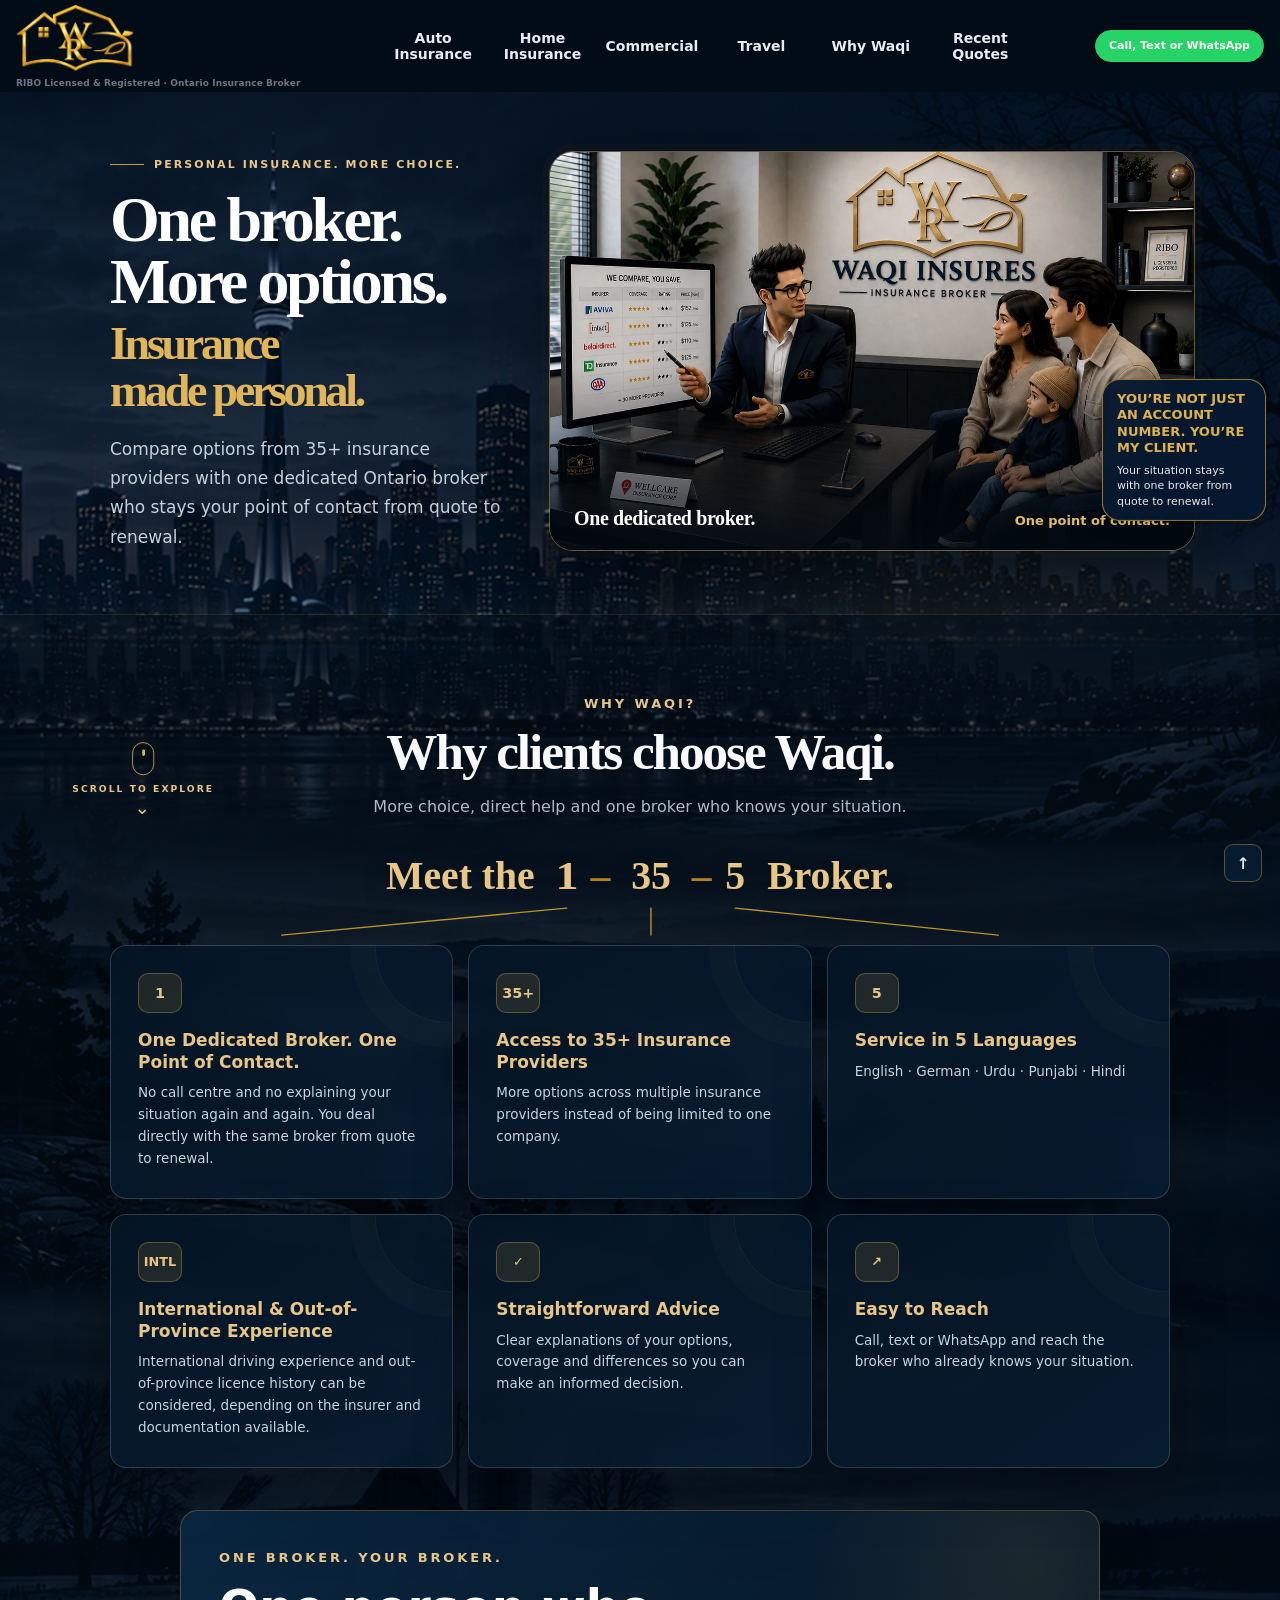
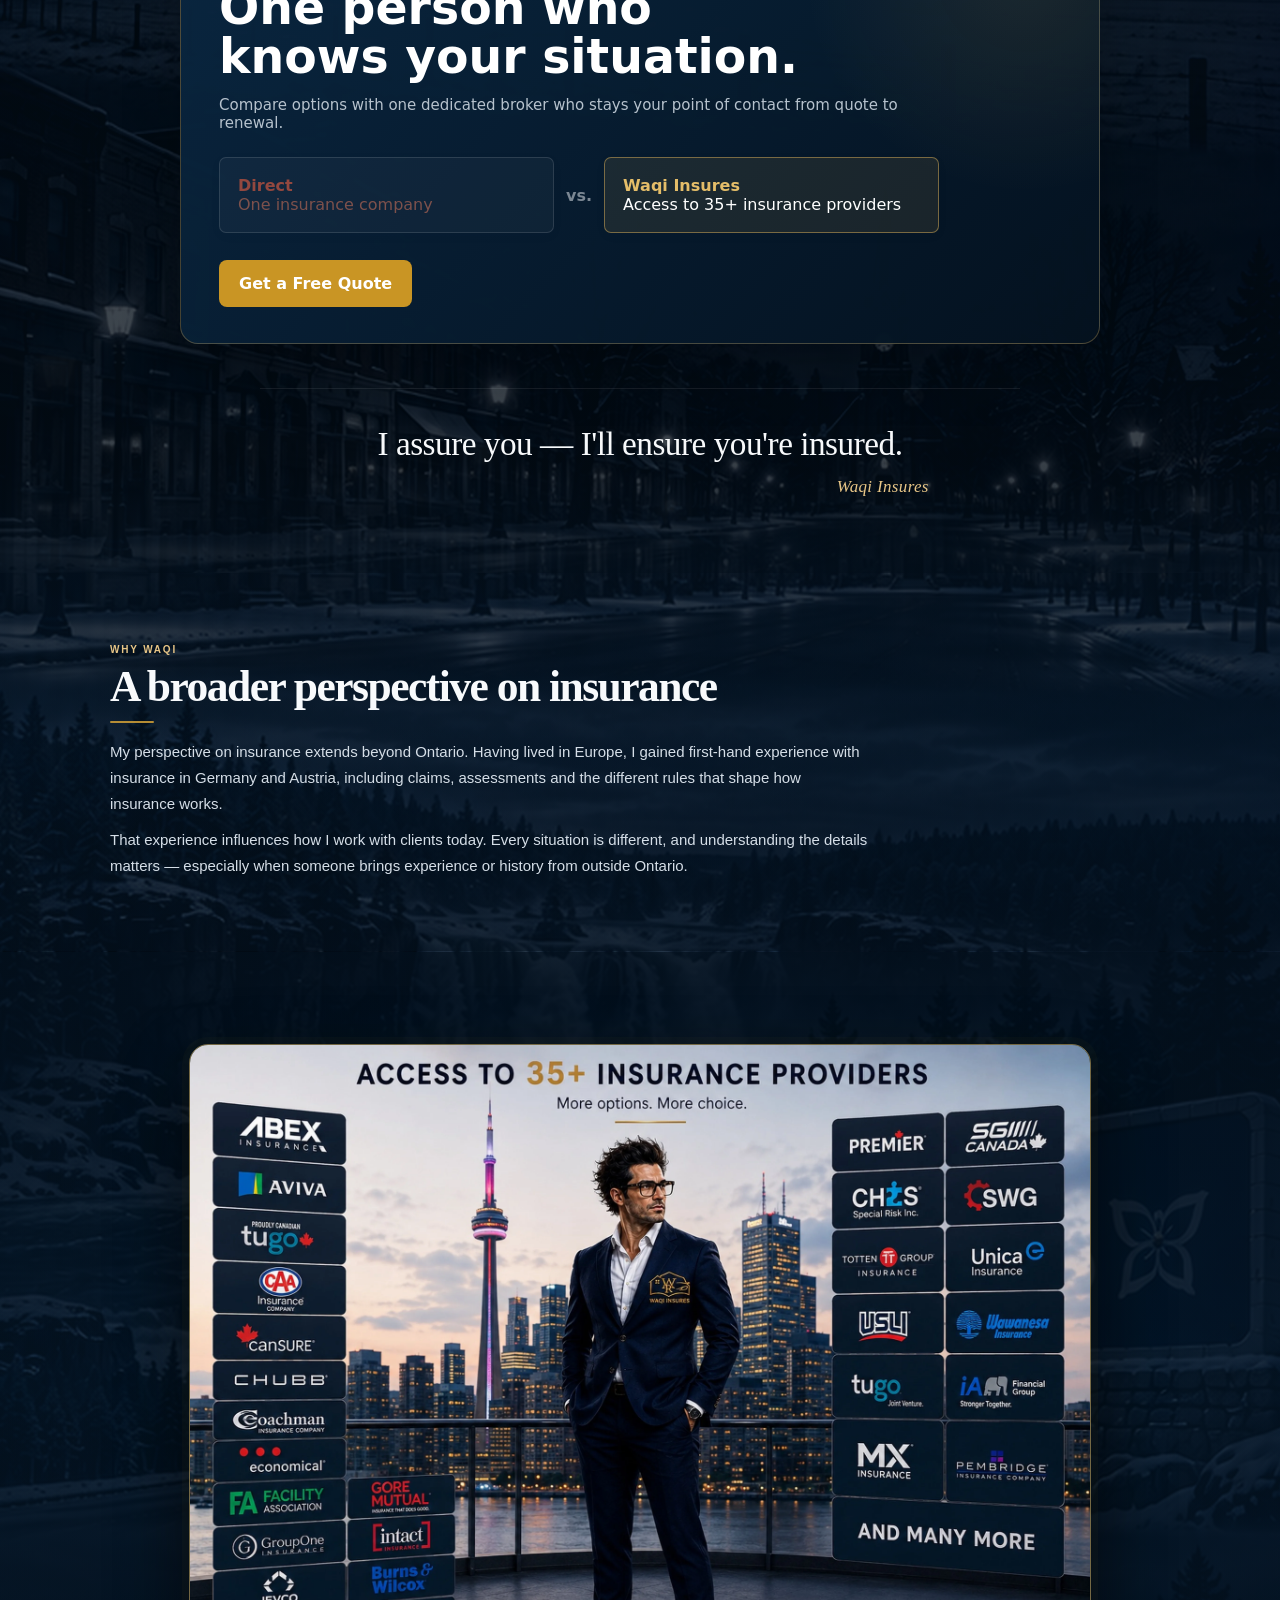
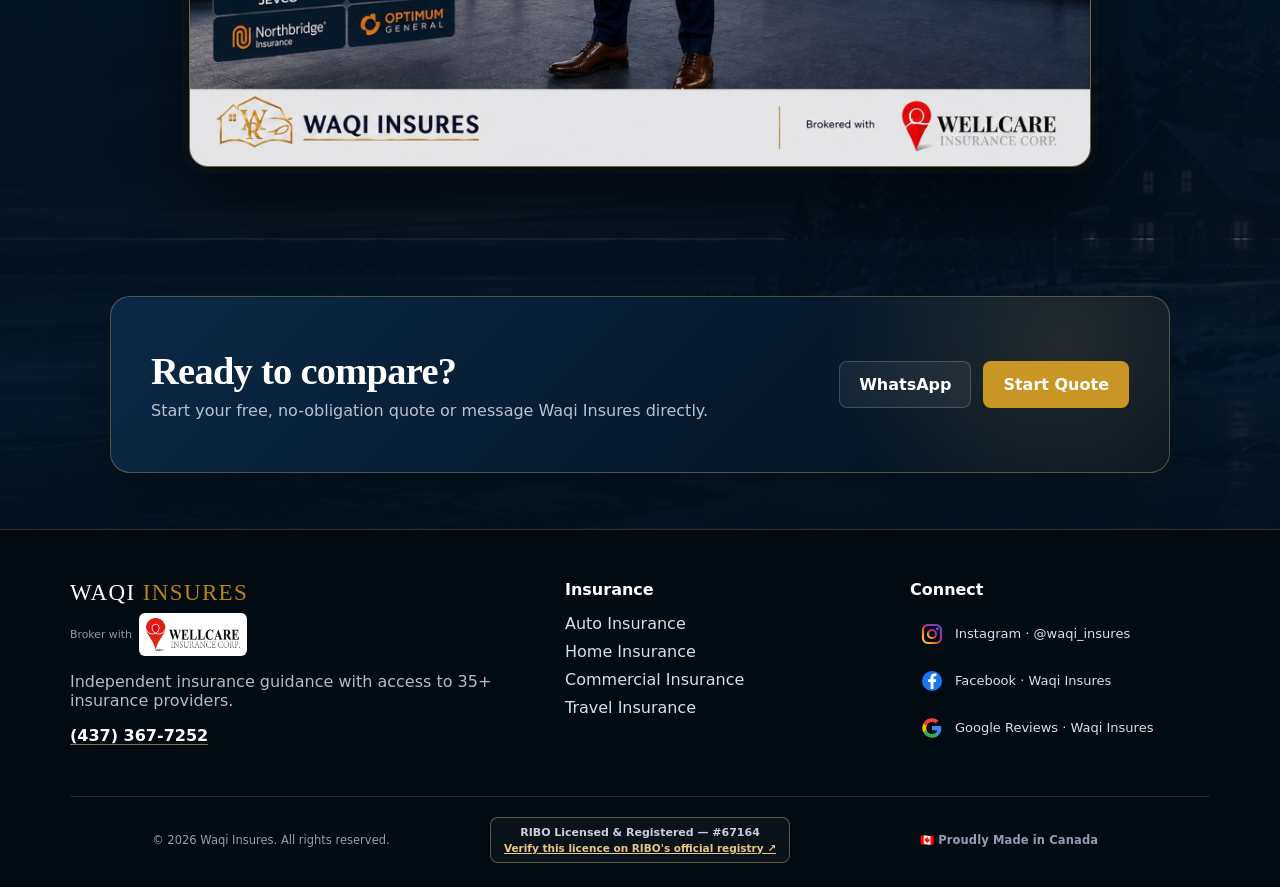
==== commit b06157f5: "HP 07.09.2026" ====
--- a/index.html
+++ b/index.html
@@ -1,6 +1,6 @@
 <!DOCTYPE html>
 
-<html lang="en"><head><meta charset="utf-8"/><meta content="width=device-width,initial-scale=1" name="viewport"/><title>Insurance Broker Ontario | Waqi Insures</title><link rel="canonical" href="https://waqi-insures.com/"/><meta name="description" content="Ontario insurance broker for auto, home, commercial and travel insurance. Compare options from 35+ insurance providers with Waqi Insures."/><link href="assets/css/style.css?v=19.29" rel="stylesheet"/><style>
+<html lang="en"><head><meta charset="utf-8"/><meta content="width=device-width,initial-scale=1" name="viewport"/><title>Insurance Broker Ontario | Waqi Insures</title><link rel="canonical" href="https://waqi-insures.com/"/><meta name="description" content="Ontario insurance broker for auto, home, commercial and travel insurance. Compare options from 35+ insurance providers with Waqi Insures."/><link href="assets/css/style.css?site=quality" rel="stylesheet"/><style>
 .why-insurance-title-navy{
  color:#0D1A2F !important;
  opacity:1 !important;
--- a/assets/css/style.css
+++ b/assets/css/style.css
@@ -6508,3 +6508,928 @@
     box-shadow:0 18px 48px rgba(0,0,0,.22);
   }
 }
+
+/* =========================================================
+   V19.30 — MOBILE-ONLY EDITORIAL / OPEN LAYOUT
+   Phones <=600px only. Desktop + tablet intentionally untouched.
+   Informational cards become free editorial rows so the scenic
+   Ontario backgrounds remain visible. Functional CTA/FAQ surfaces stay cards.
+   ========================================================= */
+@media(max-width:600px){
+  /* More breathing room between editorial groups, without changing content. */
+  .page-auto main>section:not(.waqi-fullbleed-hero),
+  .page-home main>section:not(.waqi-fullbleed-hero),
+  .page-commercial main>section:not(.waqi-fullbleed-hero),
+  .page-travel main>section:not(.waqi-fullbleed-hero),
+  .home-premium main>section:not(.home-premium-hero){
+    border-radius:0!important;
+  }
+
+  /* Generic informational grids: remove the "box after box" treatment. */
+  .page-auto #auto-path .refresh-grid,
+  .page-auto .auto-coverage .coverage-grid,
+  .page-auto .auto-rate .rate-list,
+  .page-home #home-types .refresh-grid,
+  .page-home #home-coverages .coverage-grid,
+  .page-commercial #commercial-coverages .refresh-grid,
+  .page-travel .travel-grid,
+  .home-premium #why .why-grid{
+    display:block!important;
+    width:100%!important;
+  }
+
+  .page-auto #auto-path .refresh-card,
+  .page-auto .auto-coverage .coverage-grid>article,
+  .page-auto .auto-rate .rate-list>div,
+  .page-home #home-types .refresh-card,
+  .page-home #home-coverages .coverage-grid>article,
+  .page-commercial #commercial-coverages .refresh-card,
+  .page-travel .travel-grid>.refresh-card,
+  .home-premium #why .why-card{
+    position:relative!important;
+    display:block!important;
+    width:100%!important;
+    margin:0!important;
+    padding:23px 2px 24px!important;
+    min-height:0!important;
+    background:transparent!important;
+    border:0!important;
+    border-radius:0!important;
+    box-shadow:none!important;
+    transform:none!important;
+  }
+
+  .page-auto #auto-path .refresh-card+ .refresh-card,
+  .page-auto .auto-coverage .coverage-grid>article+article,
+  .page-auto .auto-rate .rate-list>div+div,
+  .page-home #home-types .refresh-card+ .refresh-card,
+  .page-home #home-coverages .coverage-grid>article+article,
+  .page-commercial #commercial-coverages .refresh-card+ .refresh-card,
+  .page-travel .travel-grid>.refresh-card+ .refresh-card,
+  .home-premium #why .why-card+ .why-card{
+    border-top:1px solid rgba(232,198,135,.25)!important;
+  }
+
+  /* First/last rows get a quiet editorial rail rather than a surrounding card. */
+  .page-auto #auto-path .refresh-grid,
+  .page-auto .auto-coverage .coverage-grid,
+  .page-auto .auto-rate .rate-list,
+  .page-home #home-types .refresh-grid,
+  .page-home #home-coverages .coverage-grid,
+  .page-commercial #commercial-coverages .refresh-grid,
+  .page-travel .travel-grid,
+  .home-premium #why .why-grid{
+    border-top:1px solid rgba(232,198,135,.18)!important;
+    border-bottom:1px solid rgba(232,198,135,.18)!important;
+  }
+
+  /* Titles stay gold; body copy becomes light enough to sit directly on scenery. */
+  .page-auto #auto-path .refresh-card h3,
+  .page-auto .auto-coverage .coverage-grid>article h3,
+  .page-auto .auto-rate .rate-list>div b,
+  .page-home #home-types .refresh-card h3,
+  .page-home #home-coverages .coverage-grid>article h3,
+  .page-commercial #commercial-coverages .refresh-card h3,
+  .page-travel .travel-grid>.refresh-card h3,
+  .home-premium #why .why-card h3{
+    color:#E8C687!important;
+    -webkit-text-fill-color:#E8C687!important;
+    margin:0 0 7px!important;
+  }
+  .page-auto #auto-path .refresh-card p,
+  .page-auto .auto-coverage .coverage-grid>article p,
+  .page-auto .auto-rate .rate-list>div span,
+  .page-home #home-types .refresh-card p,
+  .page-home #home-coverages .coverage-grid>article p,
+  .page-commercial #commercial-coverages .refresh-card p,
+  .page-travel .travel-grid>.refresh-card p,
+  .home-premium #why .why-card p{
+    color:#dbe4eb!important;
+    -webkit-text-fill-color:#dbe4eb!important;
+    line-height:1.62!important;
+    max-width:36rem!important;
+  }
+
+  /* Auto All Perils icon remains visible, but becomes part of the editorial row. */
+  .page-auto .auto-coverage .coverage-all-perils-icon{
+    float:right!important;
+    margin:0 0 8px 16px!important;
+    background:transparent!important;
+    border:0!important;
+    box-shadow:none!important;
+  }
+
+  /* Commercial business types: compact editorial list, still fully tappable. */
+  .page-commercial #business-types .business-type-grid{
+    display:block!important;
+    border-top:1px solid rgba(232,198,135,.18)!important;
+    border-bottom:1px solid rgba(232,198,135,.18)!important;
+  }
+  .page-commercial #business-types .business-type{
+    display:block!important;
+    width:100%!important;
+    margin:0!important;
+    padding:19px 2px 20px!important;
+    background:transparent!important;
+    border:0!important;
+    border-radius:0!important;
+    box-shadow:none!important;
+    transform:none!important;
+  }
+  .page-commercial #business-types .business-type+ .business-type{
+    border-top:1px solid rgba(232,198,135,.22)!important;
+  }
+  .page-commercial #business-types .business-type strong{
+    display:block!important;
+    color:#E8C687!important;
+    -webkit-text-fill-color:#E8C687!important;
+    margin-bottom:5px!important;
+  }
+  .page-commercial #business-types .business-type span{
+    display:block!important;
+    color:#dbe4eb!important;
+    -webkit-text-fill-color:#dbe4eb!important;
+    font-size:.9rem!important;
+  }
+
+  /* Home rebuild / Commercial contractor: turn the secondary info panel into
+     a free pull-quote style block, not another card. */
+  .page-home #home-rebuild .panel,
+  .page-commercial #contractor-example .panel{
+    margin-top:8px!important;
+    padding:20px 0 4px 18px!important;
+    background:transparent!important;
+    border:0!important;
+    border-left:2px solid rgba(232,198,135,.62)!important;
+    border-radius:0!important;
+    box-shadow:none!important;
+  }
+  .page-home #home-rebuild .panel h3,
+  .page-commercial #contractor-example .panel h3{
+    color:#E8C687!important;
+    -webkit-text-fill-color:#E8C687!important;
+  }
+  .page-home #home-rebuild .panel p,
+  .page-commercial #contractor-example .panel p{
+    color:#dbe4eb!important;
+    -webkit-text-fill-color:#dbe4eb!important;
+  }
+
+  /* Why Waqi numbers/icons no longer sit inside chunky card geometry. */
+  .home-premium #why .why-card .why-number-badge,
+  .home-premium #why .why-card .why-icon{
+    display:inline-flex!important;
+    width:auto!important;
+    min-width:34px!important;
+    height:30px!important;
+    padding:0 8px!important;
+    margin:0 0 10px!important;
+    align-items:center!important;
+    justify-content:center!important;
+    border:1px solid rgba(232,198,135,.48)!important;
+    border-radius:999px!important;
+    background:rgba(4,24,42,.22)!important;
+    box-shadow:none!important;
+  }
+
+  /* Consultation itself becomes an editorial feature. Keep the meaningful
+     direct-vs-Waqi comparison boxes and buttons as structured elements. */
+  .home-premium #why .why-consultation-feature{
+    background:transparent!important;
+    border:0!important;
+    border-radius:0!important;
+    box-shadow:none!important;
+    overflow:visible!important;
+  }
+  .home-premium #why .why-consultation-feature .consultation-copy{
+    background:transparent!important;
+    border:0!important;
+    border-radius:0!important;
+    box-shadow:none!important;
+    padding-left:0!important;
+    padding-right:0!important;
+  }
+  .home-premium #why .why-consultation-feature figure{
+    border-radius:14px!important;
+    overflow:hidden!important;
+  }
+
+  /* Comics are imagery, not UI cards: remove ornamental card chrome only. */
+  .page-auto .comic-situation-card,
+  .page-home .comic-situation-card,
+  .page-commercial .comic-situation-card,
+  .page-travel .comic-situation-card{
+    background:transparent!important;
+    border:0!important;
+    box-shadow:none!important;
+    padding:0!important;
+  }
+
+  /* Deliberately KEEP these as cards: they are actionable / interactive. */
+  .quote-box,
+  .recent-quotes-cta-inner,
+  .expanded-faq .faq-grid details{
+    border-radius:14px!important;
+  }
+}
+
+/* =========================================================
+   V19.31 — MOBILE-ONLY WHY WAQI SPACING + COMPARISON POLISH
+   Phones <=600px only. Desktop + tablet intentionally untouched.
+   ========================================================= */
+@media(max-width:600px){
+  /* Give the Why Waqi editorial content a safer inner rail so text never
+     crowds the phone edge. Scope begins with the first broker benefit and
+     continues through the consultation block. */
+  .home-premium #why .why-grid,
+  .home-premium #why .why-consultation-feature{
+    width:calc(100% - 24px)!important;
+    margin-left:auto!important;
+    margin-right:auto!important;
+  }
+
+  .home-premium #why .why-card{
+    padding-left:10px!important;
+    padding-right:10px!important;
+  }
+
+  .home-premium #why .why-consultation-feature .consultation-copy{
+    padding-left:10px!important;
+    padding-right:10px!important;
+  }
+
+  /* Comparison is deliberately a little narrower than the surrounding copy,
+     centered, with a visible VS separator on phones. */
+  .home-premium #why .broker-compare{
+    width:92%!important;
+    max-width:360px!important;
+    margin:20px auto 25px!important;
+    gap:9px!important;
+  }
+  .home-premium #why .broker-compare>div{
+    width:100%!important;
+    padding:12px 14px!important;
+    border-radius:10px!important;
+  }
+  .home-premium #why .broker-compare>b{
+    display:flex!important;
+    align-items:center!important;
+    justify-content:center!important;
+    min-height:24px!important;
+    color:#7b8793!important;
+    -webkit-text-fill-color:#7b8793!important;
+    font-size:12px!important;
+    font-weight:900!important;
+    letter-spacing:.16em!important;
+    text-transform:lowercase!important;
+  }
+  .home-premium #why .broker-compare>b::before,
+  .home-premium #why .broker-compare>b::after{
+    content:""!important;
+    display:block!important;
+    height:1px!important;
+    flex:1!important;
+    background:rgba(232,198,135,.30)!important;
+    margin:0 10px!important;
+  }
+}
+
+/* =========================================================
+   V19.33 — MOBILE-ONLY PREMIUM TYPOGRAPHY + VS EMPHASIS
+   Phones <=600px only. Desktop + tablet intentionally untouched.
+   ========================================================= */
+@media(max-width:600px){
+  /* Stronger, more deliberate typography rhythm on phones. */
+  body{
+    font-family:-apple-system,BlinkMacSystemFont,"Segoe UI",Inter,Arial,sans-serif!important;
+    font-size:16px!important;
+    line-height:1.62!important;
+    font-weight:400!important;
+    letter-spacing:-.006em!important;
+    -webkit-font-smoothing:antialiased!important;
+    -moz-osx-font-smoothing:grayscale!important;
+    text-rendering:optimizeLegibility!important;
+  }
+
+  h1,h2,h3,
+  .section-head h2,
+  .auto-section-head h2,
+  .consultation-copy h2,
+  .home-premium #why h2,
+  .home-premium #why h3{
+    font-family:Georgia,"Times New Roman",serif!important;
+    font-weight:700!important;
+    font-kerning:normal!important;
+    text-rendering:optimizeLegibility!important;
+  }
+
+  h1,
+  .waqi-fullbleed-hero h1,
+  .home-premium-hero h1{
+    letter-spacing:-.038em!important;
+    line-height:.99!important;
+  }
+
+  h2,
+  .section-head h2,
+  .auto-section-head h2,
+  .consultation-copy h2,
+  .home-premium #why h2{
+    letter-spacing:-.028em!important;
+    line-height:1.06!important;
+  }
+
+  h3,
+  .home-premium #why .why-card h3,
+  .refresh-card h3,
+  .coverage-grid h3{
+    letter-spacing:-.014em!important;
+    line-height:1.18!important;
+  }
+
+  p,li,
+  .refresh-card p,
+  .coverage-grid p,
+  .why-card p,
+  .consultation-copy p{
+    font-size:15.5px!important;
+    line-height:1.68!important;
+    font-weight:430!important;
+    letter-spacing:-.004em!important;
+  }
+
+  /* Editorial rows: slightly more hierarchy and breathing room, without
+     bringing back the boxed look. */
+  .page-auto #auto-path .refresh-card,
+  .page-auto .auto-coverage .coverage-grid>article,
+  .page-auto .auto-rate .rate-list>div,
+  .page-home #home-types .refresh-card,
+  .page-home #home-coverages .coverage-grid>article,
+  .page-commercial #commercial-coverages .refresh-card,
+  .page-travel .travel-grid>.refresh-card,
+  .home-premium #why .why-card{
+    padding-top:26px!important;
+    padding-bottom:27px!important;
+  }
+
+  .page-auto #auto-path .refresh-card h3,
+  .page-auto .auto-coverage .coverage-grid>article h3,
+  .page-home #home-types .refresh-card h3,
+  .page-home #home-coverages .coverage-grid>article h3,
+  .page-commercial #commercial-coverages .refresh-card h3,
+  .page-travel .travel-grid>.refresh-card h3,
+  .home-premium #why .why-card h3{
+    font-size:1.22rem!important;
+    margin-bottom:9px!important;
+  }
+
+  /* Eyebrows/kickers should feel like restrained editorial labels. */
+  .eyebrow,.refresh-kicker,.rq-kicker,.comic-feature-kicker,
+  .home-premium #why .why-eyebrow{
+    font-size:10.5px!important;
+    font-weight:800!important;
+    letter-spacing:.17em!important;
+    line-height:1.3!important;
+  }
+
+  /* Mobile comparison separator: same understated desktop grey, but now
+     unmistakably visible as the comparison marker. */
+  .home-premium #why .broker-compare>b{
+    min-height:30px!important;
+    color:#7b8793!important;
+    -webkit-text-fill-color:#7b8793!important;
+    font-family:-apple-system,BlinkMacSystemFont,"Segoe UI",Arial,sans-serif!important;
+    font-size:16px!important;
+    line-height:1!important;
+    font-weight:800!important;
+    letter-spacing:.08em!important;
+  }
+  .home-premium #why .broker-compare>b::before,
+  .home-premium #why .broker-compare>b::after{
+    margin:0 12px!important;
+  }
+
+  /* Keep button typography crisp and intentionally separate from editorial copy. */
+  .btn,.button,button,.quote-box a{
+    font-family:-apple-system,BlinkMacSystemFont,"Segoe UI",Inter,Arial,sans-serif!important;
+    font-weight:750!important;
+    letter-spacing:.002em!important;
+  }
+}
+
+/* =========================================================
+   V19.34 — MOBILE-FIRST OPEN EDITORIAL FINISH
+   Phones <=600px only. Desktop + tablet intentionally untouched.
+   ========================================================= */
+@media(max-width:600px){
+  /* Why Waqi benefits: preserve the exact badge/title/copy structure but let
+     the Ontario scene breathe. No card fills, borders, shadows or rounding. */
+  .home-premium #why .why-grid{
+    display:block!important;
+    width:calc(100% - 38px)!important;
+    max-width:none!important;
+    margin:8px auto 0!important;
+  }
+  .home-premium #why .why-card,
+  .home-premium #why .why-card.why-card-linked{
+    position:relative!important;
+    display:grid!important;
+    grid-template-columns:52px minmax(0,1fr)!important;
+    column-gap:14px!important;
+    row-gap:5px!important;
+    align-items:start!important;
+    width:100%!important;
+    margin:0!important;
+    padding:23px 0 25px!important;
+    background:transparent!important;
+    background-image:none!important;
+    border:0!important;
+    border-radius:0!important;
+    box-shadow:none!important;
+    backdrop-filter:none!important;
+    -webkit-backdrop-filter:none!important;
+  }
+  .home-premium #why .why-card::after{
+    content:""!important;
+    position:absolute!important;
+    left:66px!important;
+    right:0!important;
+    bottom:0!important;
+    height:1px!important;
+    background:linear-gradient(90deg,rgba(232,198,135,.44),rgba(232,198,135,.08),transparent)!important;
+  }
+  .home-premium #why .why-card:last-child::after{display:none!important;}
+  .home-premium #why .why-number-badge,
+  .home-premium #why .why-icon{
+    grid-column:1!important;
+    grid-row:1 / span 2!important;
+    align-self:start!important;
+    justify-self:start!important;
+    margin:1px 0 0!important;
+    width:46px!important;
+    min-width:46px!important;
+    height:34px!important;
+    min-height:34px!important;
+    display:flex!important;
+    align-items:center!important;
+    justify-content:flex-start!important;
+    padding:0!important;
+    color:#e8c687!important;
+    -webkit-text-fill-color:#e8c687!important;
+    background:transparent!important;
+    border:0!important;
+    border-radius:0!important;
+    box-shadow:none!important;
+    font-family:-apple-system,BlinkMacSystemFont,"Segoe UI",Arial,sans-serif!important;
+    font-size:15px!important;
+    line-height:1!important;
+    font-weight:800!important;
+    letter-spacing:.015em!important;
+  }
+  .home-premium #why .why-card h3{
+    grid-column:2!important;
+    margin:0!important;
+    font-size:1.12rem!important;
+    line-height:1.17!important;
+    letter-spacing:-.018em!important;
+  }
+  .home-premium #why .why-card p{
+    grid-column:2!important;
+    margin:2px 0 0!important;
+    font-size:15px!important;
+    line-height:1.61!important;
+  }
+
+  /* Pre-FAQ / closing CTAs become open editorial pauses rather than cards. */
+  .page-auto .recent-quotes-cta,
+  .page-home .quote,
+  .page-commercial .quote,
+  .page-travel .quote,
+  .home-premium .quote{
+    background:transparent!important;
+    border:0!important;
+    box-shadow:none!important;
+  }
+  .page-auto .recent-quotes-cta .wrap,
+  .page-home .quote .wrap,
+  .page-commercial .quote .wrap,
+  .page-travel .quote .wrap,
+  .home-premium .quote .wrap{
+    width:calc(100% - 38px)!important;
+    margin-left:auto!important;
+    margin-right:auto!important;
+  }
+  .page-auto .recent-quotes-cta-inner,
+  .page-home .quote-box,
+  .page-commercial .quote-box,
+  .page-travel .quote-box,
+  .home-premium .quote-box{
+    position:relative!important;
+    display:flex!important;
+    flex-direction:column!important;
+    align-items:flex-start!important;
+    gap:17px!important;
+    width:100%!important;
+    margin:0!important;
+    padding:39px 0 42px!important;
+    background:transparent!important;
+    background-image:none!important;
+    border:0!important;
+    border-radius:0!important;
+    box-shadow:none!important;
+    backdrop-filter:none!important;
+    -webkit-backdrop-filter:none!important;
+    text-align:left!important;
+  }
+  .page-auto .recent-quotes-cta-inner::before,
+  .page-home .quote-box::before,
+  .page-commercial .quote-box::before,
+  .page-travel .quote-box::before,
+  .home-premium .quote-box::before{
+    content:""!important;
+    width:44px!important;
+    height:2px!important;
+    margin-bottom:2px!important;
+    background:#e8c687!important;
+    opacity:.88!important;
+  }
+  .page-auto .recent-quotes-cta-inner h2,
+  .page-home .quote-box h2,
+  .page-commercial .quote-box h2,
+  .page-travel .quote-box h2,
+  .home-premium .quote-box h2{
+    max-width:330px!important;
+    margin:0!important;
+    font-size:clamp(1.58rem,7vw,1.92rem)!important;
+    line-height:1.06!important;
+    letter-spacing:-.03em!important;
+  }
+  .page-auto .recent-quotes-cta-inner p,
+  .page-home .quote-box p,
+  .page-commercial .quote-box p,
+  .page-travel .quote-box p,
+  .home-premium .quote-box p{
+    max-width:340px!important;
+    margin:8px 0 0!important;
+    font-size:15px!important;
+    line-height:1.62!important;
+  }
+  .page-home .quote-box .hero-actions,
+  .page-commercial .quote-box .hero-actions,
+  .page-travel .quote-box .hero-actions,
+  .home-premium .quote-box .hero-actions{
+    width:100%!important;
+    justify-content:flex-start!important;
+    gap:10px!important;
+    margin:0!important;
+  }
+  .page-auto .recent-quotes-cta-inner>.btn,
+  .page-home .quote-box .btn,
+  .page-commercial .quote-box .btn,
+  .page-travel .quote-box .btn,
+  .home-premium .quote-box .btn{
+    min-height:46px!important;
+    padding:12px 18px!important;
+    border-radius:999px!important;
+    font-size:14px!important;
+  }
+
+  /* Refine phone headings so scenic pages feel composed, not oversized. */
+  .section-head h2,.auto-section-head h2,.refresh-head h2,
+  .home-premium #why .section-head h2{
+    font-size:clamp(1.55rem,7.1vw,1.92rem)!important;
+    line-height:1.07!important;
+  }
+  .waqi-fullbleed-hero h1,.home-premium-hero h1{
+    font-size:clamp(2.18rem,10.7vw,3rem)!important;
+    line-height:.99!important;
+  }
+}
+
+/* =========================================================
+   V19.35 — MOBILE FINAL QUALITY CONTROL
+   Phones <=600px only. Desktop + tablet intentionally untouched.
+   Tightens typography, rails and rhythm after the open-editorial pass.
+   ========================================================= */
+@media(max-width:600px){
+  /* Use the site's established type stack and real supported weights. */
+  body{
+    font-family:Inter,ui-sans-serif,system-ui,-apple-system,BlinkMacSystemFont,"Segoe UI",sans-serif!important;
+    font-size:16px!important;
+    line-height:1.6!important;
+    font-weight:400!important;
+    letter-spacing:-.003em!important;
+  }
+  p,li,
+  .refresh-card p,.coverage-grid p,.why-card p,.consultation-copy p{
+    font-size:15.25px!important;
+    line-height:1.64!important;
+    font-weight:400!important;
+    letter-spacing:0!important;
+  }
+  .btn,.button,button,.quote-box a{
+    font-weight:700!important;
+  }
+
+  /* More controlled phone hierarchy: premium, but never poster-sized. */
+  .waqi-fullbleed-hero h1,.home-premium-hero h1{
+    font-size:clamp(2.08rem,9.8vw,2.78rem)!important;
+    line-height:1.01!important;
+    letter-spacing:-.034em!important;
+  }
+  .section-head h2,.auto-section-head h2,.refresh-head h2,
+  .home-premium #why .section-head h2{
+    font-size:clamp(1.48rem,6.6vw,1.82rem)!important;
+    line-height:1.08!important;
+    letter-spacing:-.025em!important;
+  }
+
+  /* Consistent safe rail on the open editorial content. */
+  .page-auto main>section:not(.waqi-fullbleed-hero)>.wrap,
+  .page-home main>section:not(.waqi-fullbleed-hero)>.wrap,
+  .page-commercial main>section:not(.waqi-fullbleed-hero)>.wrap,
+  .page-travel main>section:not(.waqi-fullbleed-hero)>.wrap,
+  .home-premium main>section:not(.home-premium-hero)>.wrap{
+    width:calc(100% - 44px)!important;
+    margin-left:auto!important;
+    margin-right:auto!important;
+  }
+
+  /* Why benefits: clean editorial rhythm and comfortable edge clearance. */
+  .home-premium #why .why-grid{
+    width:100%!important;
+    margin:8px 0 0!important;
+  }
+  .home-premium #why .why-card,
+  .home-premium #why .why-card.why-card-linked{
+    grid-template-columns:48px minmax(0,1fr)!important;
+    column-gap:13px!important;
+    padding:22px 0 24px!important;
+  }
+  .home-premium #why .why-card::after{
+    left:61px!important;
+  }
+  .home-premium #why .why-number-badge,
+  .home-premium #why .why-icon{
+    width:43px!important;
+    min-width:43px!important;
+    font-size:15px!important;
+  }
+  .home-premium #why .why-card h3{
+    font-size:1.08rem!important;
+    line-height:1.2!important;
+    letter-spacing:-.014em!important;
+  }
+
+  /* Comparison stays intentionally structured, but feels compact and centered. */
+  .home-premium #why .broker-compare{
+    width:94%!important;
+    max-width:350px!important;
+    margin:22px auto 27px!important;
+  }
+  .home-premium #why .broker-compare>b{
+    min-height:34px!important;
+    font-size:18px!important;
+    font-weight:700!important;
+    letter-spacing:.055em!important;
+  }
+
+  /* Open closing CTAs: enough presence without becoming another giant block. */
+  .page-auto .recent-quotes-cta .wrap,
+  .page-home .quote .wrap,
+  .page-commercial .quote .wrap,
+  .page-travel .quote .wrap,
+  .home-premium .quote .wrap{
+    width:calc(100% - 44px)!important;
+  }
+  .page-auto .recent-quotes-cta-inner,
+  .page-home .quote-box,.page-commercial .quote-box,
+  .page-travel .quote-box,.home-premium .quote-box{
+    gap:15px!important;
+    padding:34px 0 38px!important;
+  }
+  .page-auto .recent-quotes-cta-inner h2,
+  .page-home .quote-box h2,.page-commercial .quote-box h2,
+  .page-travel .quote-box h2,.home-premium .quote-box h2{
+    font-size:clamp(1.48rem,6.7vw,1.82rem)!important;
+    line-height:1.08!important;
+  }
+
+  /* Keep the editorial separators elegant rather than visually dominant. */
+  .page-auto #auto-path .refresh-card+ .refresh-card,
+  .page-auto .auto-coverage .coverage-grid>article+article,
+  .page-auto .auto-rate .rate-list>div+div,
+  .page-home #home-types .refresh-card+ .refresh-card,
+  .page-home #home-coverages .coverage-grid>article+article,
+  .page-commercial #commercial-coverages .refresh-card+ .refresh-card,
+  .page-travel .travel-grid>.refresh-card+ .refresh-card{
+    border-top-color:rgba(232,198,135,.18)!important;
+  }
+}
+
+/* Mobile assurance signature + image interaction */
+img{
+  -webkit-user-drag:none;
+  user-select:none;
+  -webkit-user-select:none;
+  -webkit-touch-callout:none;
+}
+@media(max-width:600px){
+  .waqi-assurance-signature p{
+    font-size:clamp(27px,7.7vw,33px)!important;
+    line-height:1.22!important;
+  }
+  .waqi-assurance-signature span{
+    font-size:15px!important;
+  }
+}
+
+/* Mobile Why Waqi edge-clearance correction — phone only */
+@media(max-width:600px){
+  .home-premium #why .why-grid{
+    width:calc(100% - 16px)!important;
+    margin-left:auto!important;
+    margin-right:auto!important;
+    padding-left:8px!important;
+    padding-right:8px!important;
+    box-sizing:border-box!important;
+  }
+  .home-premium #why .why-card,
+  .home-premium #why .why-card.why-card-linked{
+    grid-template-columns:46px minmax(0,1fr)!important;
+    column-gap:16px!important;
+    padding-left:4px!important;
+    padding-right:4px!important;
+    box-sizing:border-box!important;
+  }
+  .home-premium #why .why-card::after{left:62px!important;right:4px!important;}
+}
+
+
+/* Product hero split layout — desktop/tablet only. Mobile <=600px intentionally retains the established full-image hero. */
+@media (min-width:601px){
+  .page-auto .waqi-product-split,
+  .page-home .waqi-product-split,
+  .page-commercial .waqi-product-split,
+  .page-travel .waqi-product-split{
+    --product-scene:var(--scene-auto);
+    position:relative!important;
+    isolation:isolate;
+    width:100%!important;
+    height:auto!important;
+    min-height:560px!important;
+    aspect-ratio:auto!important;
+    display:flex!important;
+    align-items:center!important;
+    margin:0!important;
+    overflow:hidden!important;
+    background-image:
+      linear-gradient(90deg,rgba(2,11,20,.78),rgba(3,18,31,.64)),
+      var(--product-scene)!important;
+    background-size:cover!important;
+    background-position:center!important;
+    background-repeat:no-repeat!important;
+    border-bottom:1px solid rgba(209,161,58,.34)!important;
+  }
+  .page-home .waqi-product-split{--product-scene:var(--scene-home)}
+  .page-commercial .waqi-product-split{--product-scene:var(--scene-commercial)}
+  .page-travel .waqi-product-split{--product-scene:var(--scene-travel)}
+  .waqi-product-split::before{
+    content:""!important;position:absolute!important;inset:0!important;z-index:-1!important;
+    background:linear-gradient(180deg,rgba(2,10,18,.15),rgba(2,10,18,.48))!important;
+    pointer-events:none!important;
+  }
+  .waqi-product-split>.wrap,
+  .page-auto .waqi-product-split>.auto-hero-grid{
+    width:min(1320px,94%)!important;
+    max-width:1320px!important;
+    min-height:560px!important;
+    padding:54px 0!important;
+    margin:0 auto!important;
+    display:grid!important;
+    grid-template-columns:minmax(0,.82fr) minmax(520px,1.18fr)!important;
+    gap:42px!important;
+    align-items:center!important;
+  }
+  .waqi-product-split.image-left>.wrap{
+    grid-template-columns:minmax(520px,1.18fr) minmax(0,.82fr)!important;
+  }
+  .waqi-product-split.image-left .product-hero-copy{grid-column:2;grid-row:1}
+  .waqi-product-split.image-left .product-hero-media{grid-column:1;grid-row:1}
+  .waqi-product-split .product-hero-copy{
+    position:relative;z-index:2;max-width:590px!important;padding:20px 0!important;
+  }
+  .waqi-product-split h1,
+  .page-auto .waqi-product-split h1{
+    max-width:610px!important;
+    margin:10px 0 18px!important;
+    font-size:clamp(46px,4.6vw,72px)!important;
+    line-height:.99!important;
+    color:#f5f1e8!important;
+    text-shadow:0 10px 30px rgba(0,0,0,.34)!important;
+  }
+  .waqi-product-split p,
+  .page-auto .waqi-product-split p{
+    max-width:560px!important;font-size:17px!important;line-height:1.65!important;color:#d0d8e1!important;
+  }
+  .waqi-product-split .product-hero-media{
+    position:relative;z-index:1;
+    width:100%;min-height:430px;aspect-ratio:1.62/1;
+    border-radius:24px;
+    overflow:hidden;
+    background-image:var(--hero-bg)!important;
+    background-size:cover!important;background-position:center!important;background-repeat:no-repeat!important;
+    border:1px solid rgba(224,182,91,.34);
+    box-shadow:0 28px 70px rgba(0,0,0,.32);
+  }
+  .waqi-product-split .product-hero-media::after{
+    content:"";position:absolute;inset:0;pointer-events:none;
+    box-shadow:inset 0 0 0 1px rgba(255,255,255,.025),inset 0 -70px 90px rgba(0,0,0,.12);
+  }
+  .waqi-product-split[data-page="auto"] .product-hero-media{background-position:center 54%!important}
+  .waqi-product-split[data-page="home"] .product-hero-media{background-position:center 48%!important}
+  .waqi-product-split[data-page="commercial"] .product-hero-media{background-position:center 50%!important}
+  .waqi-product-split[data-page="travel"] .product-hero-media{background-position:center 50%!important}
+}
+
+/* Tablet keeps the same premium split concept; only proportions tighten. */
+@media (min-width:601px) and (max-width:900px){
+  .waqi-product-split>.wrap,
+  .page-auto .waqi-product-split>.auto-hero-grid{
+    width:min(94%,900px)!important;
+    min-height:500px!important;
+    grid-template-columns:minmax(0,.88fr) minmax(320px,1.12fr)!important;
+    gap:24px!important;padding:38px 0!important;
+  }
+  .waqi-product-split.image-left>.wrap{grid-template-columns:minmax(320px,1.12fr) minmax(0,.88fr)!important}
+  .waqi-product-split h1,.page-auto .waqi-product-split h1{font-size:clamp(38px,5.2vw,52px)!important}
+  .waqi-product-split p,.page-auto .waqi-product-split p{font-size:15.5px!important}
+  .waqi-product-split .product-hero-media{min-height:320px;border-radius:20px}
+}
+
+/* Mobile protection: retain previous full-background hero exactly; the added split media is not rendered. */
+@media (max-width:600px){
+  .waqi-product-split .product-hero-media{display:none!important}
+}
+@media (max-width:600px){
+  .page-home .waqi-product-split .product-hero-copy,
+  .page-commercial .waqi-product-split .product-hero-copy,
+  .page-travel .waqi-product-split .product-hero-copy{display:contents!important}
+}
+
+/* Production desktop/tablet background quality lock — 2026-09-07
+   Mobile intentionally unchanged. Use the highest-quality 4096px Ontario scene masters
+   for every viewport above 600px so large background surfaces never fall back to tablet assets. */
+@media (min-width:601px){
+  :root{
+    --scene-auto:url('../images/ontario-scenes-hires/auto-ontario-desktop.jpg')!important;
+    --scene-home:url('../images/ontario-scenes-hires/home-ontario-desktop.jpg')!important;
+    --scene-commercial:url('../images/ontario-scenes-hires/commercial-ontario-desktop.jpg')!important;
+    --scene-travel:url('../images/ontario-scenes-hires/travel-ontario-desktop.jpg')!important;
+    --scene-why:url('../images/ontario-scenes-hires/why-ontario-desktop.jpg')!important;
+  }
+}
+
+/* Desktop/tablet cinematic quality pass. Phone layout/assets remain untouched. */
+@media (min-width:601px){
+  /* Full-resolution scene masters across every tab from hero through FAQ/footer lead-in. */
+  :root{
+    --scene-auto:url('../images/ontario-scenes-hires/auto-ontario-desktop.jpg')!important;
+    --scene-home:url('../images/ontario-scenes-hires/home-ontario-desktop.jpg')!important;
+    --scene-commercial:url('../images/ontario-scenes-hires/commercial-ontario-desktop.jpg')!important;
+    --scene-travel:url('../images/ontario-scenes-hires/travel-ontario-desktop.jpg')!important;
+    --scene-why:url('../images/ontario-scenes-hires/why-ontario-desktop.jpg')!important;
+  }
+  .page-auto main,.page-home main,.page-commercial main,.page-travel main,.home-premium main{
+    background-size:cover!important;
+    background-repeat:no-repeat!important;
+    background-position:center top!important;
+  }
+  /* Give the product photography more authority without squeezing the copy. */
+  .waqi-product-split>.wrap,
+  .page-auto .waqi-product-split>.auto-hero-grid{
+    width:min(1440px,96%)!important;
+    max-width:1440px!important;
+    grid-template-columns:minmax(0,.72fr) minmax(570px,1.28fr)!important;
+    gap:38px!important;
+  }
+  .waqi-product-split.image-left>.wrap{
+    grid-template-columns:minmax(570px,1.28fr) minmax(0,.72fr)!important;
+  }
+  .waqi-product-split .product-hero-media{
+    min-height:470px!important;
+    aspect-ratio:1.68/1!important;
+  }
+}
+@media (min-width:601px) and (max-width:900px){
+  .waqi-product-split>.wrap,
+  .page-auto .waqi-product-split>.auto-hero-grid{
+    width:min(96%,960px)!important;
+    grid-template-columns:minmax(0,.80fr) minmax(350px,1.20fr)!important;
+    gap:22px!important;
+  }
+  .waqi-product-split.image-left>.wrap{
+    grid-template-columns:minmax(350px,1.20fr) minmax(0,.80fr)!important;
+  }
+  .waqi-product-split .product-hero-media{min-height:350px!important}
+}
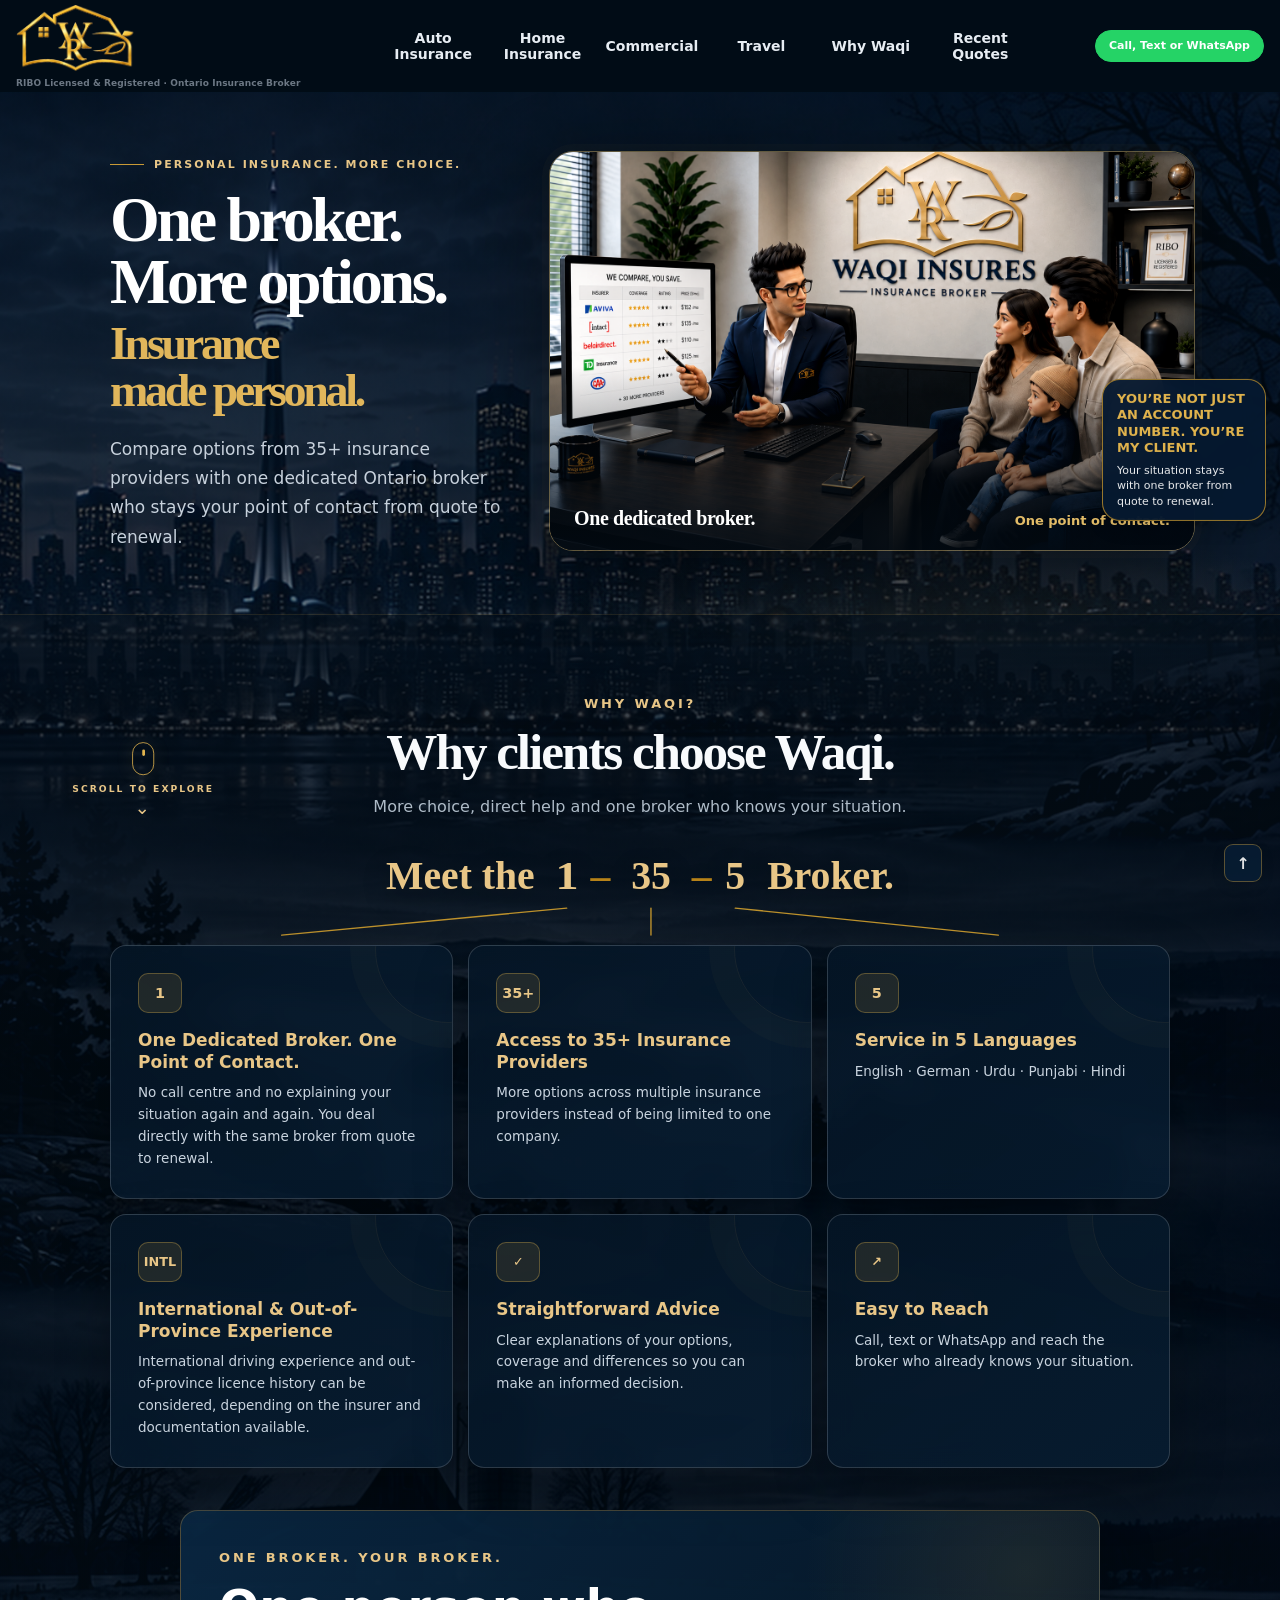
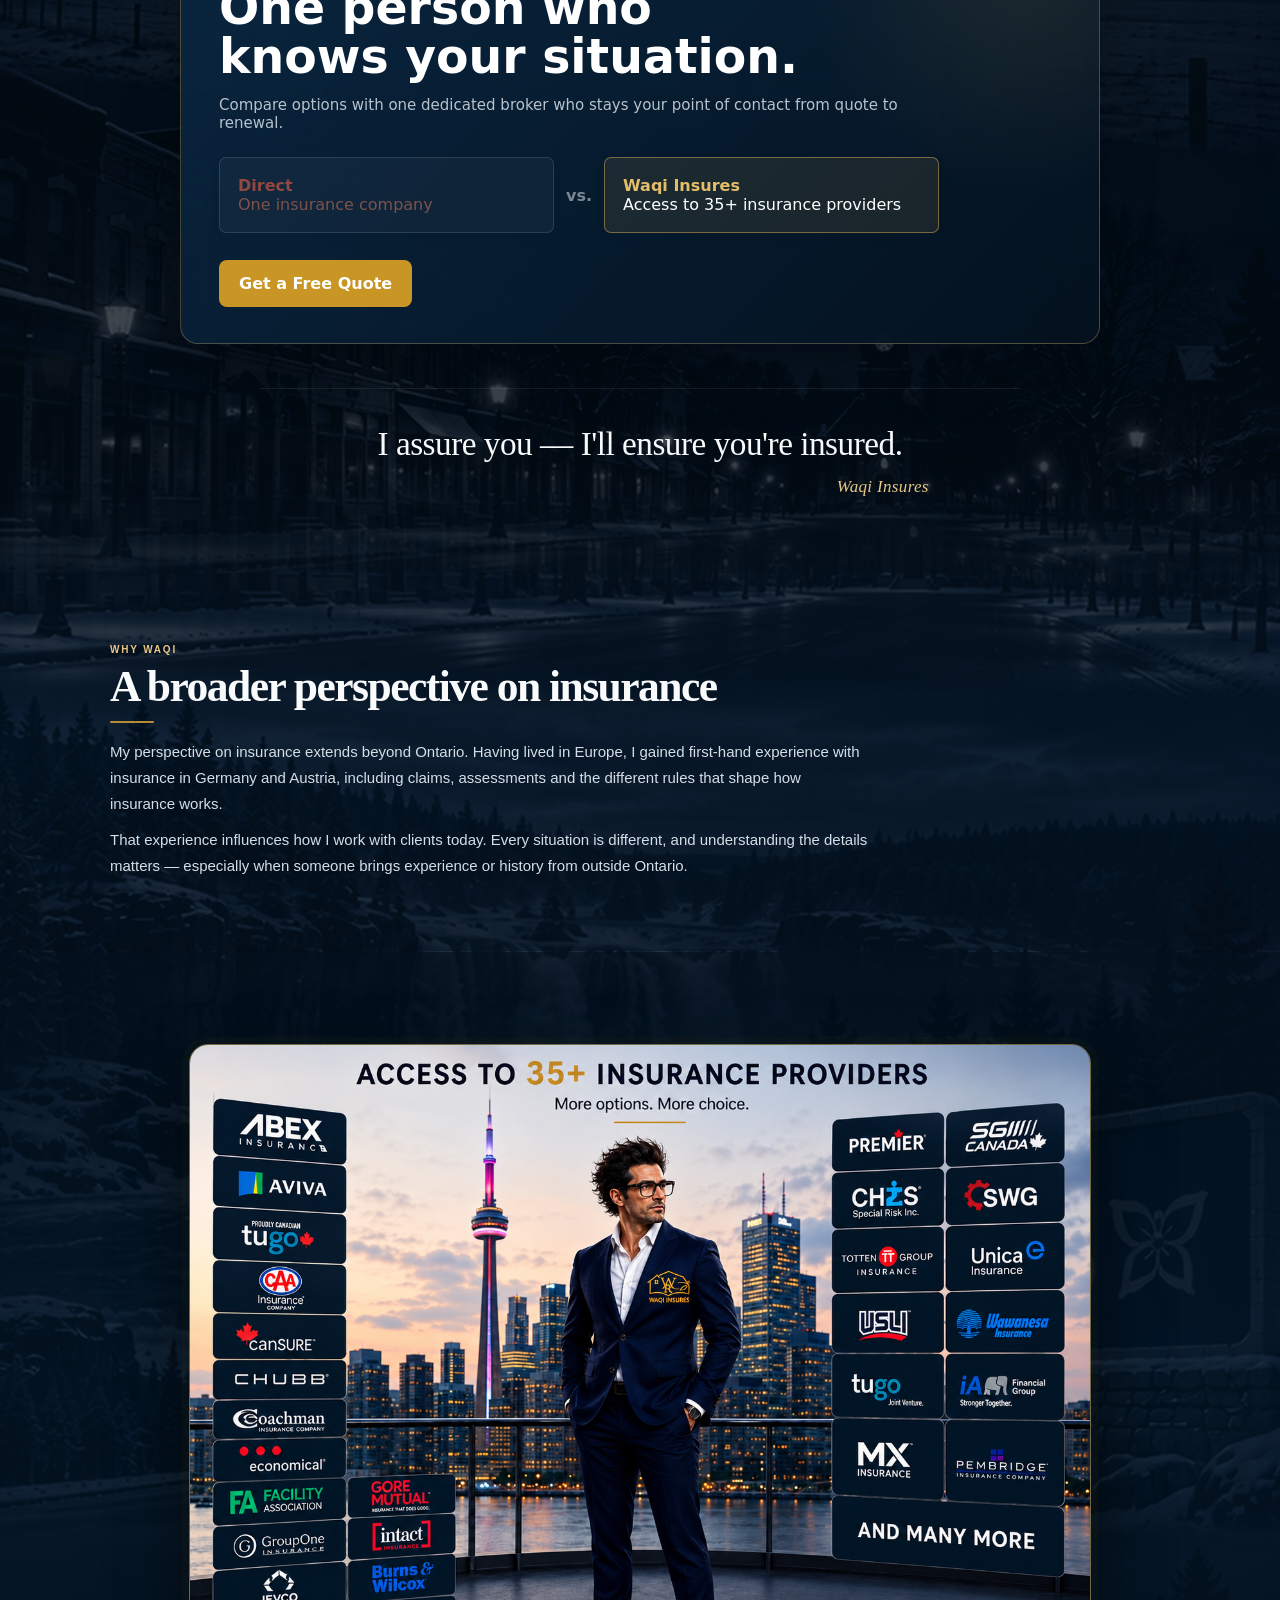
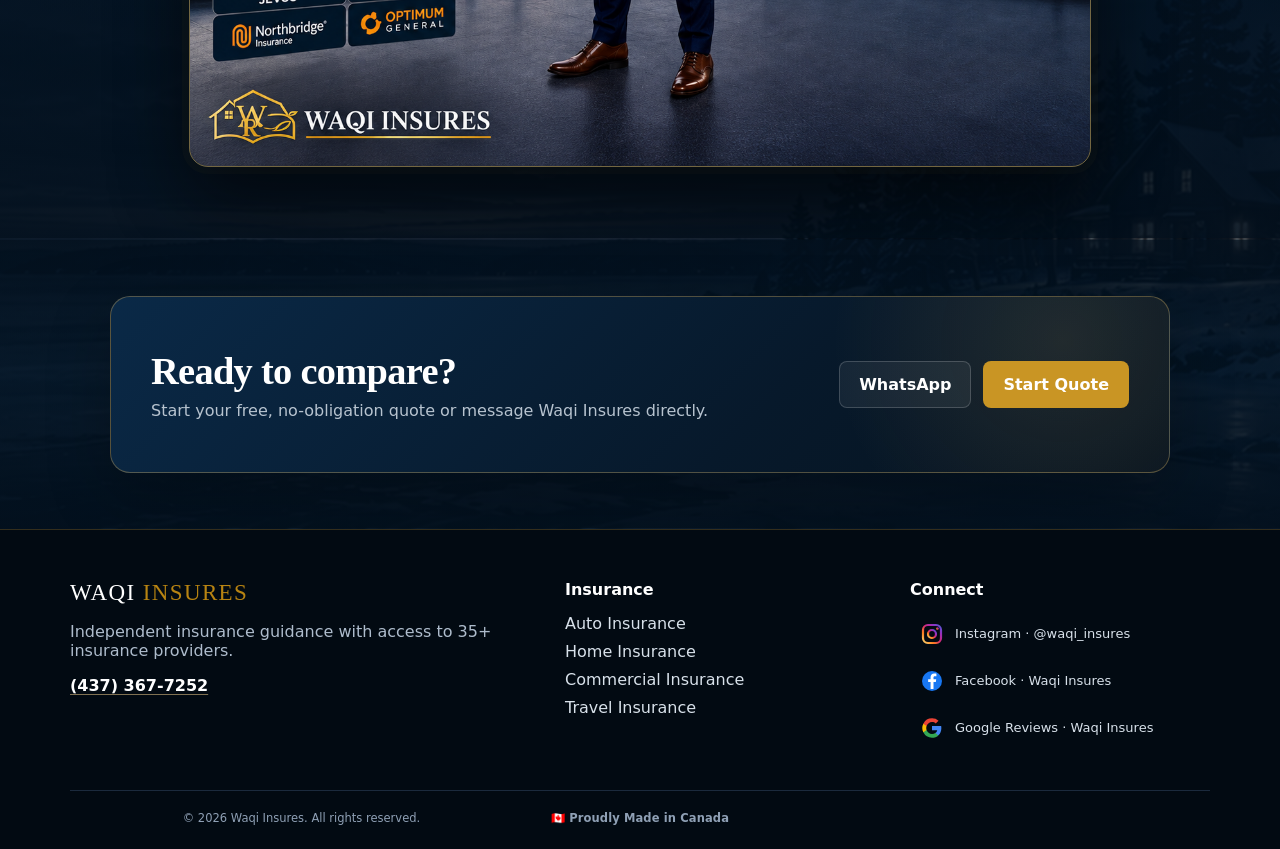
==== commit 1a850a0e: "01.11.2026" ====
--- a/index.html
+++ b/index.html
@@ -39,7 +39,7 @@
 <link href="assets/images/perf-responsive/waqi-gold-symbol-ui.png" rel="apple-touch-icon" sizes="180x180"/>
 <link rel="icon" type="image/png" sizes="512x512" href="assets/images/perf-responsive/waqi-gold-symbol-ui.png">
 <link rel="shortcut icon" href="assets/images/perf-responsive/waqi-gold-symbol-ui.png">
-<script type="application/ld+json">{"@context":"https://schema.org","@type":["InsuranceAgency","Organization"],"name":"Waqi Insures","url":"https://waqi-insures.com/","logo":"https://waqi-insures.com/assets/favicon.png","areaServed":{"@type":"AdministrativeArea","name":"Ontario"},"description":"Ontario insurance broker for auto, home, commercial and travel insurance."}</script><link rel="preload" as="image" href="assets/images/perf-responsive/why-scene-mobile.webp" media="(max-width: 600px)" fetchpriority="high"/><link rel="preload" as="image" href="assets/images/perf-responsive/why-scene-tablet.webp" media="(min-width: 601px) and (max-width: 1100px)" fetchpriority="high"/><link rel="preload" as="image" href="assets/images/perf/why-scene-4k.webp" media="(min-width: 1101px)" fetchpriority="high"/><link rel="preload" as="image" href="assets/images/perf-responsive/consultation-mobile.webp" media="(max-width: 600px)" fetchpriority="high"/><link rel="preload" as="image" href="assets/images/perf-responsive/consultation-desktop.webp" media="(min-width: 601px)" fetchpriority="high"/><link rel="preload" as="image" href="assets/images/perf-responsive/why-partners-mobile.webp" media="(max-width: 600px)" fetchpriority="low"/><link rel="preload" as="image" href="assets/images/perf-responsive/why-partners-tablet.webp" media="(min-width: 601px) and (max-width: 1100px)" fetchpriority="low"/><link rel="preload" as="image" href="assets/images/perf/why-partners-4k.webp" media="(min-width: 1101px)" fetchpriority="low"/></head><body id="top" class="home-premium">
+<script type="application/ld+json">{"@context":"https://schema.org","@type":["InsuranceAgency","Organization"],"name":"Waqi Insures","url":"https://waqi-insures.com/","logo":"https://waqi-insures.com/assets/favicon.png","areaServed":{"@type":"AdministrativeArea","name":"Ontario"},"description":"Ontario insurance broker for auto, home, commercial and travel insurance."}</script><link rel="preload" as="image" href="assets/images/perf-responsive/why-scene-mobile.webp" media="(max-width: 600px)" fetchpriority="high"/><link rel="preload" as="image" href="assets/images/perf-responsive/why-scene-tablet.webp" media="(min-width: 601px) and (max-width: 1100px)" fetchpriority="high"/><link rel="preload" as="image" href="assets/images/perf/why-scene-4k.webp" media="(min-width: 1101px)" fetchpriority="high"/><link rel="preload" as="image" href="assets/images/approved/consultation-family.png" media="(max-width: 600px)" fetchpriority="high"/><link rel="preload" as="image" href="assets/images/approved/consultation-family.png" media="(min-width: 601px)" fetchpriority="high"/></head><body id="top" class="home-premium">
 <header><div class="wrap nav">
 <a class="brand" href="index.html"><img alt="Waqi Insures" class="brand-logo" src="assets/images/perf-responsive/waqi-gold-symbol-ui.png" width="512" height="285" decoding="sync" fetchpriority="high"/><span class="header-brand-credential">RIBO Licensed &amp; Registered · Ontario Insurance Broker</span></a>
 <nav class="links"><a href="auto.html">Auto Insurance </a><a href="home.html">Home Insurance </a><a href="commercial.html">Commercial </a><a href="travel.html">Travel </a><a href="#why">Why Waqi</a><a href="recent-quotes.html">Recent Quotes</a></nav>
@@ -60,7 +60,7 @@
       <p>Compare options from 35+ insurance providers with one dedicated Ontario broker who stays your point of contact from quote to renewal.</p>
     </div>
     <figure class="home-premium-hero-visual">
-      <img src="assets/images/perf-responsive/consultation-desktop.webp" srcset="assets/images/perf-responsive/consultation-mobile.webp 768w, assets/images/perf-responsive/consultation-desktop.webp 1280w" sizes="(max-width: 600px) 100vw, 50vw" alt="Personal insurance consultation with Waqi Insures" fetchpriority="high"/>
+      <img src="assets/images/approved/consultation-family.png" sizes="(max-width: 600px) 100vw, 50vw" alt="Personal insurance consultation with Waqi Insures" fetchpriority="high"/>
       <figcaption><strong>One dedicated broker.</strong><span>One point of contact.</span></figcaption>
     </figure>
   </div>
@@ -98,14 +98,14 @@
 <article class="why-card"><div class="why-icon">✓</div><h3>Straightforward Advice</h3><p>Clear explanations of your options, coverage and differences so you can make an informed decision.</p></article>
 <article class="why-card"><div class="why-icon">↗</div><h3>Easy to Reach</h3><p>Call, text or WhatsApp and reach the broker who already knows your situation.</p></article>
 </div>
-<div class="why-consultation-feature"><div class="consultation-copy"><span class="eyebrow">ONE BROKER. YOUR BROKER.</span><h2>One person who knows your situation.</h2><p>Compare options with one dedicated broker who stays your point of contact from quote to renewal.</p><div class="broker-compare"><div><strong>Direct</strong><span>One insurance company</span></div><b>vs.</b><div class="featured"><strong>Waqi Insures</strong><span>Access to 35+ insurance providers</span></div></div><a class="btn btn-gold" href="#quote">Get a Free Quote</a></div><figure><img alt="Personal insurance consultation with Waqi Insures" loading="eager" fetchpriority="low" src="assets/images/perf-responsive/consultation-desktop.webp" srcset="assets/images/perf-responsive/consultation-mobile.webp 768w, assets/images/perf-responsive/consultation-desktop.webp 1280w" sizes="(max-width: 600px) 100vw, 48vw"/></figure></div>
+<div class="why-consultation-feature"><div class="consultation-copy"><span class="eyebrow">ONE BROKER. YOUR BROKER.</span><h2>One person who knows your situation.</h2><p>Compare options with one dedicated broker who stays your point of contact from quote to renewal.</p><div class="broker-compare"><div><strong>Direct</strong><span>One insurance company</span></div><b>vs.</b><div class="featured"><strong>Waqi Insures</strong><span>Access to 35+ insurance providers</span></div></div><a class="btn btn-gold" href="#quote">Get a Free Quote</a></div><figure><img alt="Personal insurance consultation with Waqi Insures" loading="eager" fetchpriority="low" src="assets/images/approved/consultation-family.png" sizes="(max-width: 600px) 100vw, 48vw"/></figure></div>
 <div class="waqi-assurance-signature" aria-label="Waqi Insures personal assurance"><p>I assure you — I'll ensure you're insured.</p><span>Waqi Insures</span></div>
 </div>
-</section><section id="why-more" aria-labelledby="waqiPerspectiveTitle" class="waqi-perspective-section"><div class="wrap waqi-perspective-wrap"><div class="waqi-perspective-eyebrow">WHY WAQI</div><h2 id="waqiPerspectiveTitle">A broader perspective on insurance</h2><p>My perspective on insurance extends beyond Ontario. Having lived in Europe, I gained first-hand experience with insurance in Germany and Austria, including claims, assessments and the different rules that shape how insurance works.</p><p>That experience influences how I work with clients today. Every situation is different, and understanding the details matters — especially when someone brings experience or history from outside Ontario.</p></div></section><section class="partner-showcase-section"><div class="wrap"><figure class="why-partner-showcase why-partner-showcase-bottom"><img alt="Waqi Insures insurance provider partners" loading="eager" fetchpriority="low" src="assets/images/perf/why-partners-4k.webp" srcset="assets/images/perf-responsive/why-partners-mobile.webp 1280w, assets/images/perf-responsive/why-partners-tablet.webp 2048w, assets/images/perf/why-partners-4k.webp 3840w" sizes="(max-width: 600px) calc(100vw - 32px), (max-width: 1100px) calc(100vw - 64px), 1180px"/></figure></div></section>
+</section><section id="why-more" aria-labelledby="waqiPerspectiveTitle" class="waqi-perspective-section"><div class="wrap waqi-perspective-wrap"><div class="waqi-perspective-eyebrow">WHY WAQI</div><h2 id="waqiPerspectiveTitle">A broader perspective on insurance</h2><p>My perspective on insurance extends beyond Ontario. Having lived in Europe, I gained first-hand experience with insurance in Germany and Austria, including claims, assessments and the different rules that shape how insurance works.</p><p>That experience influences how I work with clients today. Every situation is different, and understanding the details matters — especially when someone brings experience or history from outside Ontario.</p></div></section><section class="partner-showcase-section"><div class="wrap"><figure class="why-partner-showcase why-partner-showcase-bottom"><img alt="Waqi Insures insurance provider partners" loading="eager" fetchpriority="low" src="assets/images/approved/providers-toronto.png" sizes="(max-width: 600px) calc(100vw - 32px), (max-width: 1100px) calc(100vw - 64px), 1180px"/></figure></div></section>
 <section class="quote" id="quote"><div class="wrap"><div class="quote-box"><div><h2>Ready to compare?</h2><p>Start your free, no-obligation quote or message Waqi Insures directly.</p></div><div class="hero-actions"><a class="btn btn-dark" href="https://wa.me/14373677252">WhatsApp</a><a class="btn btn-gold" href="auto-quote.html">Start Quote</a></div></div></div></section>
 </main>
 <footer><div class="wrap"><div class="foot">
-<div><div class="brand-text footer-brand-original">WAQI <span>INSURES</span></div><div class="footer-brokerage"><span>Broker with</span><img alt="WellCare Insurance Corp." src="assets/images/wellcare-logo-transparent.png"/></div><p>Independent insurance guidance with access to 35+ insurance providers.</p><p class="footer-contact-compact"><button aria-controls="contactChoiceModal" aria-haspopup="dialog" class="footer-phone-action" type="button">(437) 367-7252</button></p></div>
+<div><div class="brand-text footer-brand-original">WAQI <span>INSURES</span></div><p>Independent insurance guidance with access to 35+ insurance providers.</p><p class="footer-contact-compact"><button aria-controls="contactChoiceModal" aria-haspopup="dialog" class="footer-phone-action" type="button">(437) 367-7252</button></p></div>
 <div><h4>Insurance</h4><a href="auto.html">Auto Insurance</a><a href="home.html">Home Insurance</a><a href="commercial.html">Commercial Insurance</a><a href="travel.html">Travel Insurance</a></div>
 <div><h4>Connect</h4><a class="social-footer-link social-instagram" href="https://www.instagram.com/waqi_insures/" rel="noopener noreferrer" target="_blank"><span class="social-footer-icon"><svg aria-hidden="true" viewbox="0 0 24 24">
 <defs>
@@ -129,7 +129,7 @@
 <path d="M6.56 13.92A5.85 5.85 0 0 1 6.25 12c0-.67.11-1.31.31-1.92V7.63H3.32A9.72 9.72 0 0 0 2.25 12c0 1.57.38 3.06 1.07 4.37l3.24-2.45z" fill="#FBBC05"></path>
 <path d="M12 6.07c1.43 0 2.72.49 3.73 1.45l2.79-2.79A9.36 9.36 0 0 0 12 2.25a9.72 9.72 0 0 0-8.68 5.38l3.24 2.45C7.33 7.78 9.47 6.07 12 6.07z" fill="#EA4335"></path>
 </svg></span><span class="social-footer-label">Google Reviews · Waqi Insures</span></span></div>
-</div><div class="fine"><span>© 2026 Waqi Insures. All rights reserved.</span><span class="ribo-license-box footer-trust-anchor"><span class="ribo-license-text">RIBO Licensed &amp; Registered — #67164</span><a class="ribo-registry-link" href="https://www.ribo.com/consumer-information/licensee-directory-status/broker-search/" rel="noopener noreferrer" target="_blank">Verify this licence on RIBO's official registry ↗</a></span><span>🇨🇦 Proudly Made in Canada</span></div></div></footer>
+</div><div class="fine"><span>© 2026 Waqi Insures. All rights reserved.</span><span>🇨🇦 Proudly Made in Canada</span></div></div></footer>
 <script src="assets/js/main.js"></script><aside aria-label="Personal broker promise" class="waqi-client-float"><strong>YOU’RE NOT JUST AN ACCOUNT NUMBER. YOU’RE MY CLIENT.</strong><span>Your situation stays with one broker from quote to renewal.</span></aside><div aria-hidden="true" class="contact-choice-modal" id="contactChoiceModal">
 <div class="contact-choice-backdrop" data-contact-close=""></div>
 <div aria-labelledby="contactChoiceTitle" aria-modal="true" class="contact-choice-card" role="dialog">
--- a/assets/css/style.css
+++ b/assets/css/style.css
@@ -6467,8 +6467,8 @@
     --scene-travel:url('../images/perf-responsive/travel-scene-mobile.webp')!important;
     --scene-why:url('../images/perf-responsive/why-scene-mobile.webp')!important;
   }
-  .page-auto .waqi-fullbleed-hero{--hero-bg:url('../images/perf-responsive/auto-hero-mobile.webp')!important}
-  .page-home .waqi-fullbleed-hero{--hero-bg:url('../images/perf-responsive/home-hero-mobile.webp')!important}
+  .page-auto .waqi-fullbleed-hero{--hero-bg:url('../images/approved/auto-niagara.png')!important}
+  .page-home .waqi-fullbleed-hero{--hero-bg:url('../images/approved/home-toronto.png')!important}
   .page-commercial .waqi-fullbleed-hero{--hero-bg:url('../images/perf-responsive/commercial-hero-mobile.webp')!important}
   .page-travel .waqi-fullbleed-hero{--hero-bg:url('../images/perf-responsive/travel-hero-mobile.webp')!important}
 }
@@ -6480,14 +6480,14 @@
     --scene-travel:url('../images/perf-responsive/travel-scene-tablet.webp')!important;
     --scene-why:url('../images/perf-responsive/why-scene-tablet.webp')!important;
   }
-  .page-auto .waqi-fullbleed-hero{--hero-bg:url('../images/perf-responsive/auto-hero-tablet.webp')!important}
-  .page-home .waqi-fullbleed-hero{--hero-bg:url('../images/perf-responsive/home-hero-tablet.webp')!important}
+  .page-auto .waqi-fullbleed-hero{--hero-bg:url('../images/approved/auto-niagara.png')!important}
+  .page-home .waqi-fullbleed-hero{--hero-bg:url('../images/approved/home-toronto.png')!important}
   .page-commercial .waqi-fullbleed-hero{--hero-bg:url('../images/perf-responsive/commercial-hero-tablet.webp')!important}
   .page-travel .waqi-fullbleed-hero{--hero-bg:url('../images/perf-responsive/travel-hero-tablet.webp')!important}
 }
 @media(min-width:1101px){
-  .page-auto .waqi-fullbleed-hero{--hero-bg:url('../images/perf/auto-hero-4k.webp')!important}
-  .page-home .waqi-fullbleed-hero{--hero-bg:url('../images/perf/home-hero-4k.webp')!important}
+  .page-auto .waqi-fullbleed-hero{--hero-bg:url('../images/approved/auto-niagara.png')!important}
+  .page-home .waqi-fullbleed-hero{--hero-bg:url('../images/approved/home-toronto.png')!important}
   .page-commercial .waqi-fullbleed-hero{--hero-bg:url('../images/perf/commercial-hero-4k.webp')!important}
   .page-travel .waqi-fullbleed-hero{--hero-bg:url('../images/perf/travel-hero-4k.webp')!important}
 }
